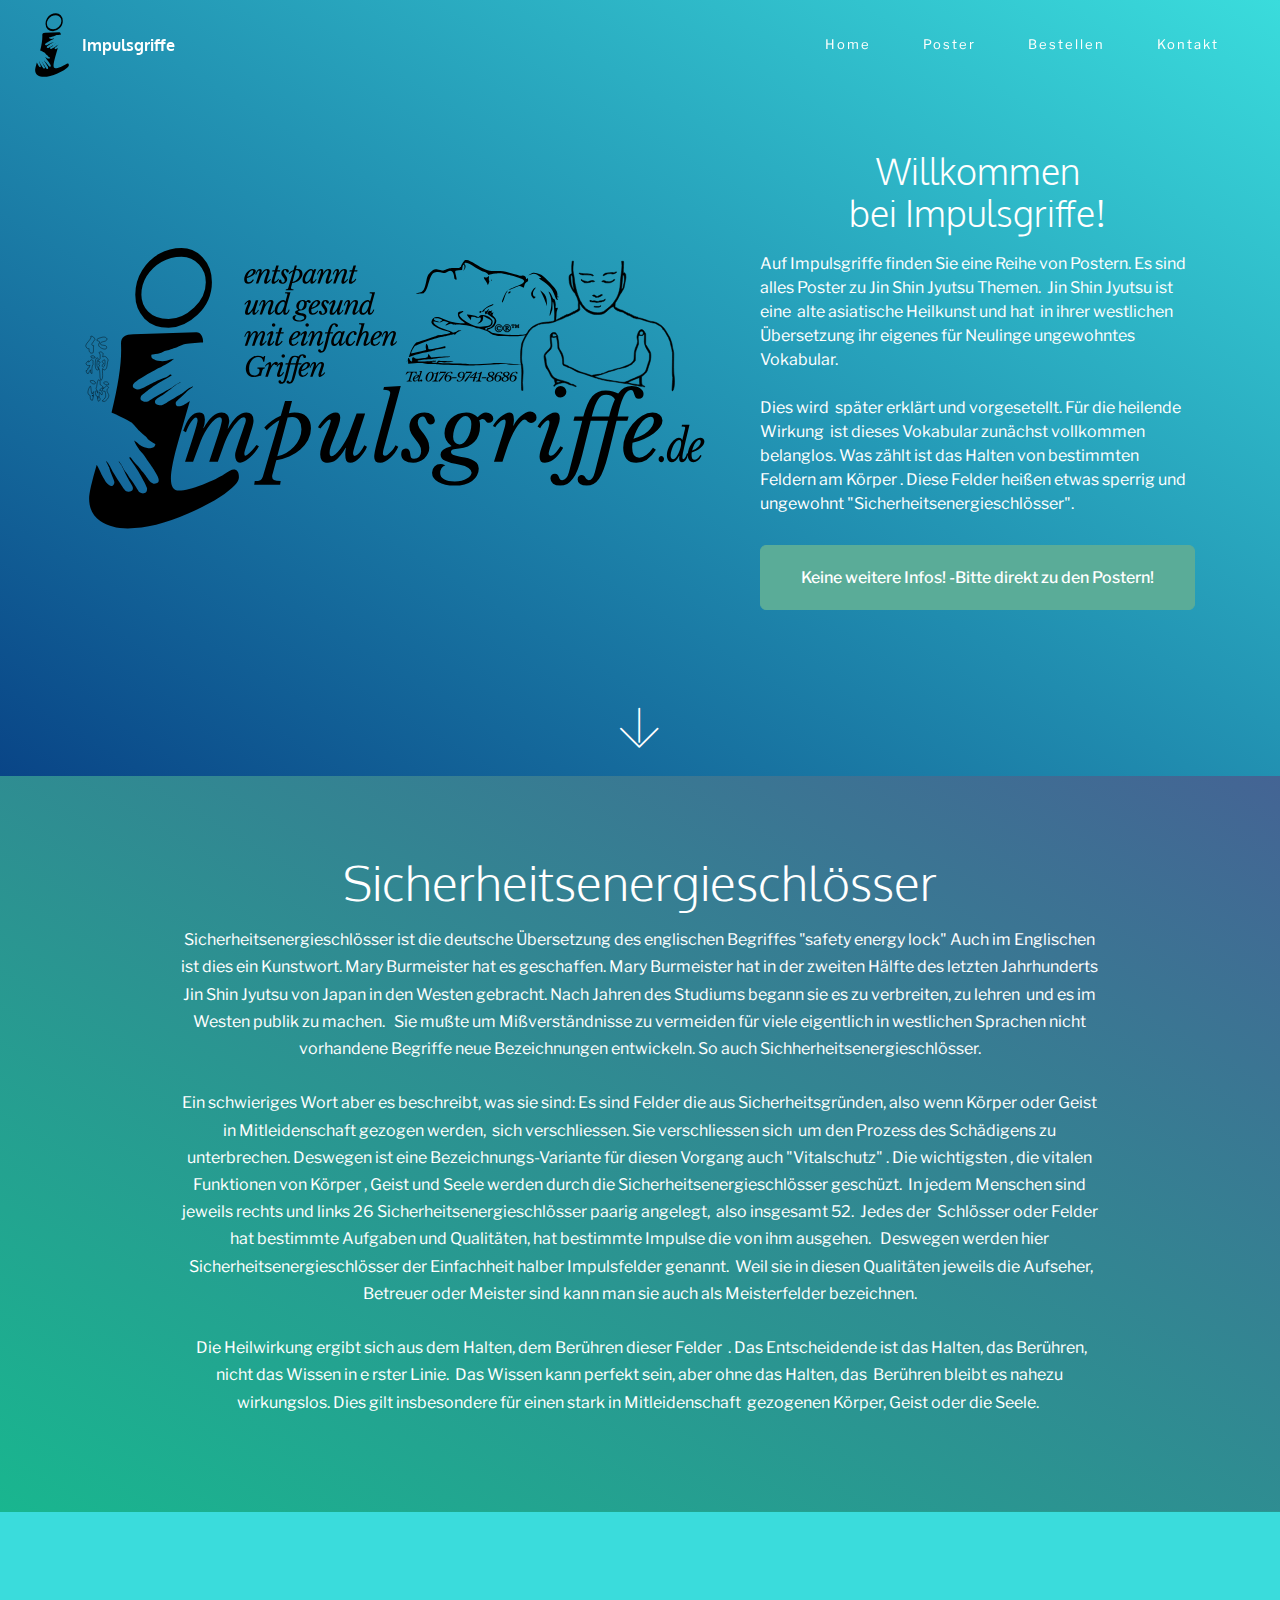
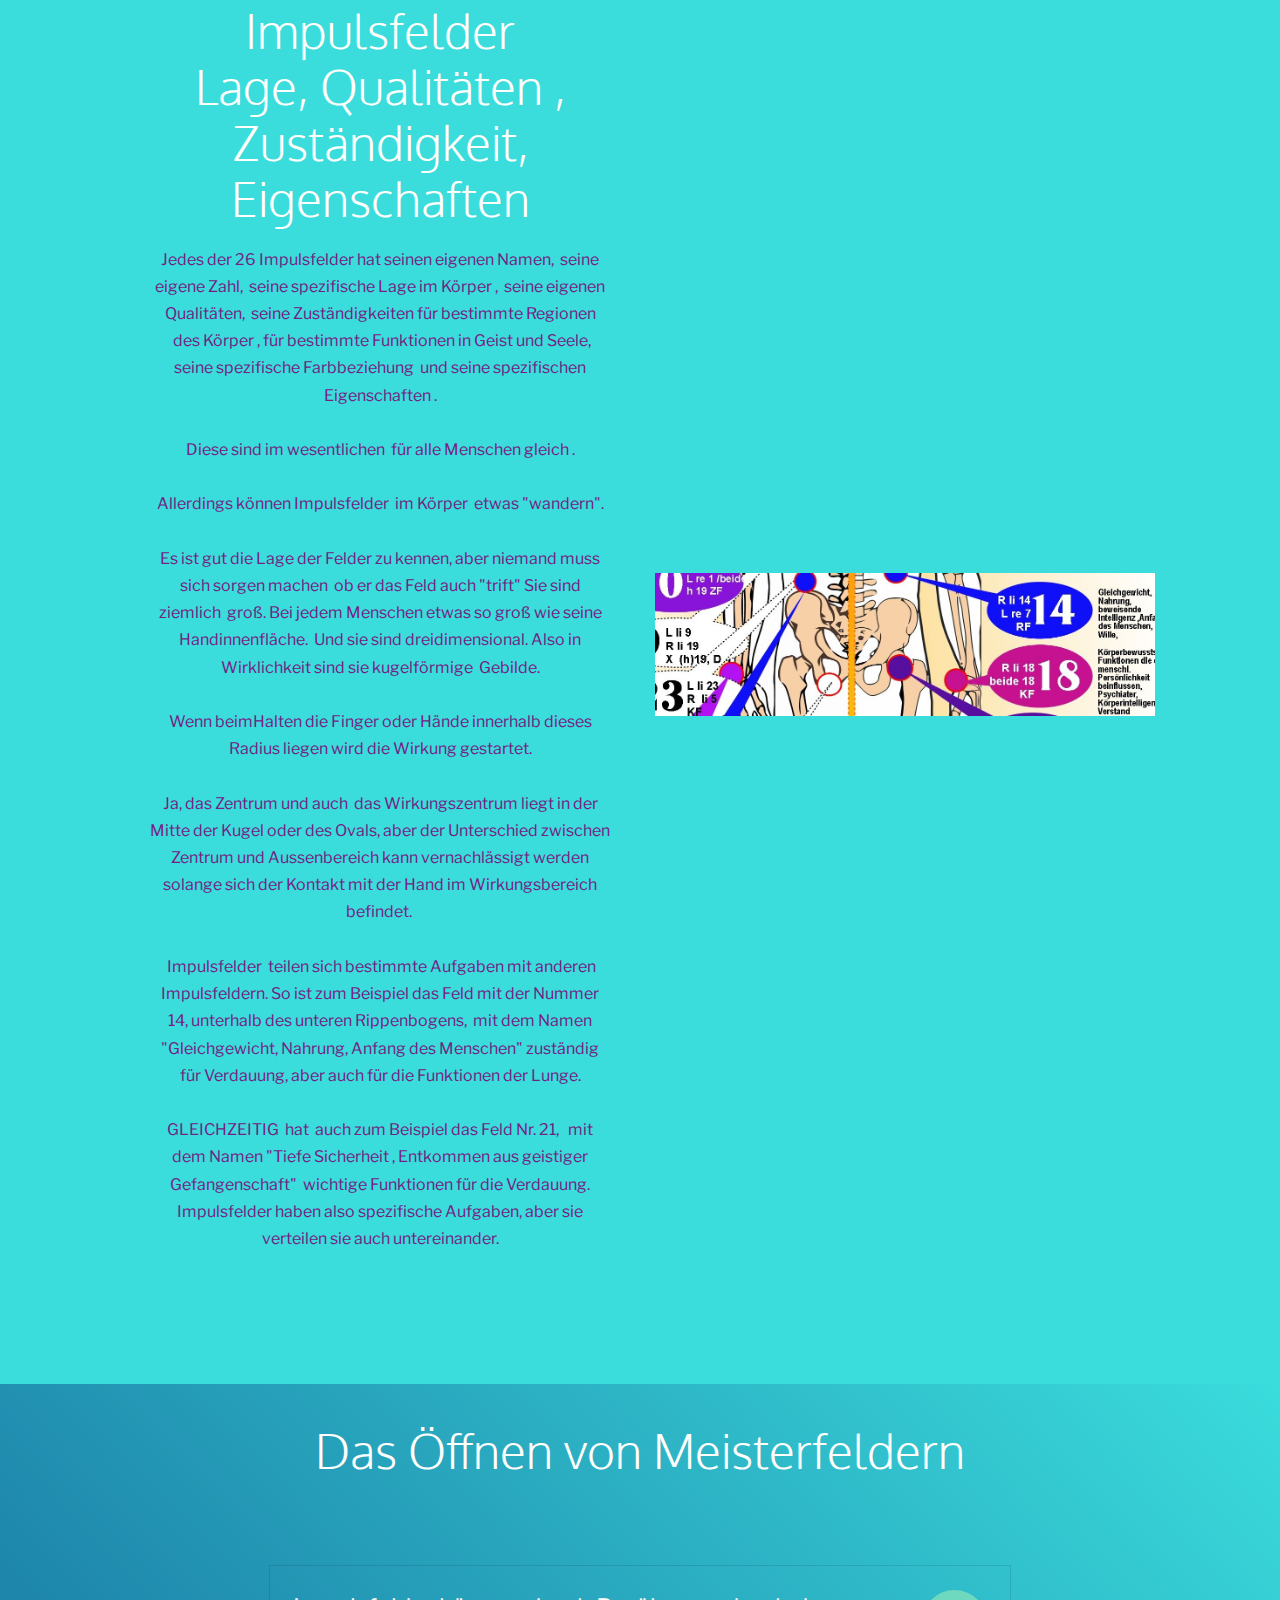
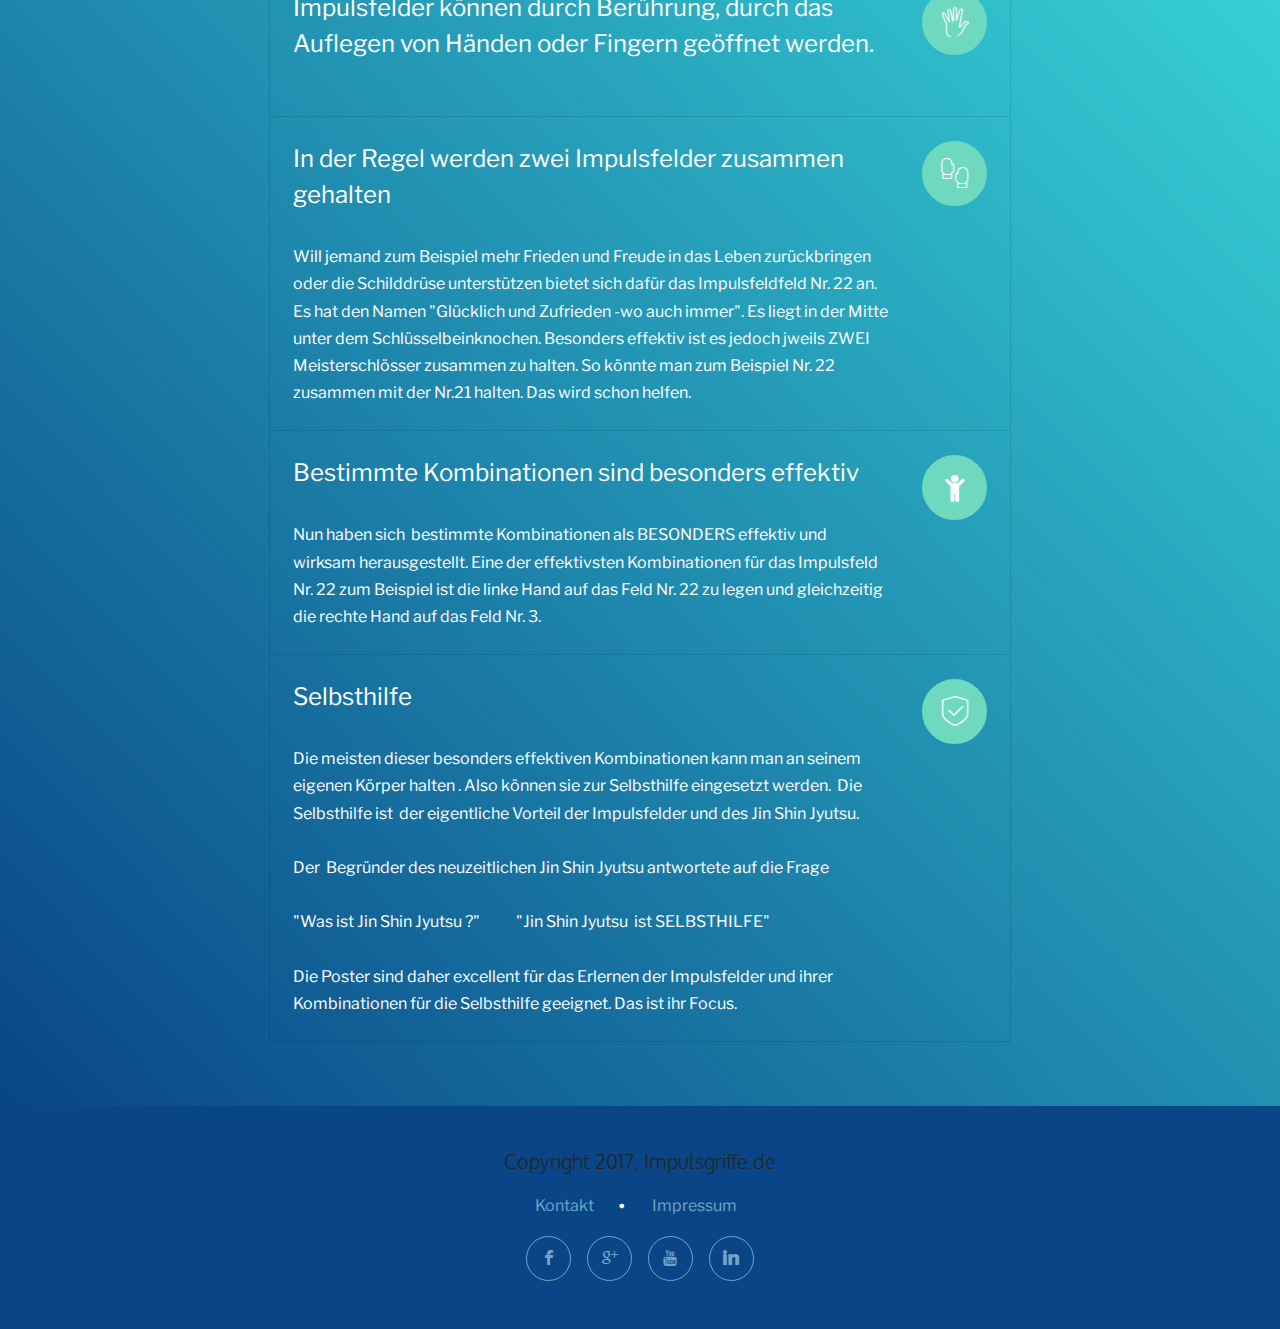
==== index.html @ 77dbf6ac "create github pages" ====
<!DOCTYPE html>
<html>
<head>
  <!-- Site made with Mobirise Website Builder v3.12.1, https://mobirise.com -->
  <meta charset="UTF-8">
  <meta http-equiv="X-UA-Compatible" content="IE=edge">
  <meta name="generator" content="Mobirise v3.12.1, mobirise.com">
  <meta name="viewport" content="width=device-width, initial-scale=1">
  <link rel="shortcut icon" href="assets/images/nur-das-grosse-i-von-impulsgriffe-logo-25-03-17-01-auf-20-prozent-reduziert-02.svg" type="image/x-icon">
  <meta name="description" content="">
  
  <link rel="stylesheet" href="https://fonts.googleapis.com/css?family=Libre+Franklin:400,400i,600,600i">
  <link rel="stylesheet" href="assets/web/assets/mobirise-icons/mobirise-icons.css">
  <link rel="stylesheet" href="assets/font-awesome/css/font-awesome.min.css">
  <link rel="stylesheet" href="assets/icons-mind/style.css">
  <link rel="stylesheet" href="assets/icon54/style.css">
  <link rel="stylesheet" href="assets/tether/tether.min.css">
  <link rel="stylesheet" href="assets/bootstrap/css/bootstrap.min.css">
  <link rel="stylesheet" href="assets/dropdown/css/style.css">
  <link rel="stylesheet" href="assets/socicon/css/socicon.min.css">
  <link rel="stylesheet" href="assets/theme/css/style.css">
  <link rel="stylesheet" href="assets/mobirise/css/mbr-additional.css" type="text/css">
  
  
  
</head>
<body>
<section class="menu1" id="menu2-h">

    <nav class="navbar navbar-dropdown bg-color transparent navbar-fixed-top">
        <div class="container-fluid">

            <div class="mbr-table">
                <div class="mbr-table-cell logo">

                    <div class="navbar-brand">
                        <a href="index.html" class="navbar-logo"><img src="assets/images/nur-das-grosse-i-von-impulsgriffe-logo-25-03-17-01-auf-20-prozent-reduziert.svg" alt="Mobirise" style="height: 4rem;"></a>
                        <a class="navbar-caption text-white" href="index.html">Impulsgriffe</a>
                    </div>

                </div>
                <div class="mbr-table-cell text">

                    <button class="navbar-toggler pull-xs-right hidden-md-up" type="button" data-toggle="collapse" data-target="#exCollapsingNavbar">
                        <div class="hamburger-icon"></div>
                    </button>

                    <ul class="nav-dropdown collapse pull-xs-right nav navbar-nav navbar-toggleable-sm" id="exCollapsingNavbar"><li class="nav-item"><a class="nav-link link" href="index.html">Home</a></li><li class="nav-item dropdown"><a class="nav-link link" href="Poster.html" aria-expanded="false">Poster</a></li><li class="nav-item dropdown"><a class="nav-link link" href="bestellen.html" aria-expanded="false">Bestellen</a></li><li class="nav-item"><a class="nav-link link" href="kontakt.html" aria-expanded="false">Kontakt</a></li></ul>

                    <button hidden="" class="navbar-toggler navbar-close" type="button" data-toggle="collapse" data-target="#exCollapsingNavbar">
                        <div class="close-icon"></div>
                    </button>

                </div>

            </div>

        </div>
    </nav>

</section>

<section class="mbr-section mbr-section-hero header3 header6 mbr-after-navbar" id="header6-0" style="padding-top: 150px; padding-bottom: 150px; background-image: linear-gradient(to right top, rgb(9, 69, 135), rgb(58, 220, 220)); background-color: rgb(9, 69, 135); background-position: initial initial; background-repeat: initial initial;">

    

    <div class="mbr-table mbr-table-full">
        <div class="mbr-table-cell">

            <div class="container">
                <div class="row">
                    <div class="mbr-table-md-up">
                        
                        <div class="mbr-table-cell mbr-right-padding-md-up mbr-valign-top col-md-7 image-size" style="width: 70%;">
                            <div class="mbr-figure"><img src="assets/images/impulsgriffe-logo-25-03-17-wohl-fertig-alles-eine-ebene-ungruppiert.svg"></div>
                        </div>
                        <div class="mbr-table-cell col-md-5 text-xs-center text-md-left">

                            <h3 class="mbr-section-title display-2">Willkommen<br> bei Impulsgriffe!</h3>

                            <div class="mbr-section-text">
                                <p>Auf Impulsgriffe finden Sie eine Reihe von Postern. Es sind alles Poster zu Jin Shin Jyutsu Themen. &nbsp;Jin Shin Jyutsu ist eine &nbsp;alte asiatische Heilkunst und hat &nbsp;in ihrer westlichen Übersetzung ihr eigenes für Neulinge ungewohntes Vokabular.<br> <br>Dies wird &nbsp;später erklärt und vorgesetellt. Für die heilende Wirkung &nbsp;ist dieses Vokabular zunächst vollkommen belanglos. Was zählt ist das Halten von bestimmten Feldern am Körper . Diese Felder heißen etwas sperrig und ungewohnt "Sicherheitsenergieschlösser".</p>
                            </div>

                            <div class="mbr-section-btn"><a class="btn btn-lg btn-primary" href="Poster.html" target="_blank">Keine weitere Infos! -Bitte direkt zu den Postern!</a></div>

                        </div>

                        
                        

                    </div>
                </div>
            </div>

        </div>
    </div>

    <div class="mbr-arrow mbr-arrow-floating" aria-hidden="true"><a href="#content5-1"><i class="mbri-down"></i></a></div>

</section>

<section class="mbr-section content5" id="content5-1" style="background-image: linear-gradient(to right top, rgb(25, 182, 143), rgb(68, 100, 148)); background-color: rgb(25, 182, 143); padding-top: 80px; padding-bottom: 80px; background-position: initial initial; background-repeat: initial initial;">

    

        <div class="container">
            <div class="row heading">
                <div class="col-md-10 col-md-offset-1 text-xs-center">

                    <h1 class="mbr-section-title display-1 heading-title">Sicherheitsenergieschlösser</h1>
                    <p class="mbr-section-subtitle text-1 heading-text">Sicherheitsenergieschlösser ist die deutsche Übersetzung des englischen Begriffes "safety energy lock" Auch im Englischen ist dies ein Kunstwort. Mary Burmeister hat es geschaffen. Mary Burmeister hat in der zweiten Hälfte des letzten Jahrhunderts Jin Shin Jyutsu von Japan in den Westen gebracht. Nach Jahren des Studiums begann sie es zu verbreiten, zu lehren &nbsp;und es im Westen publik zu machen. &nbsp; Sie mußte um Mißverständnisse zu vermeiden für viele eigentlich in westlichen Sprachen nicht vorhandene Begriffe neue Bezeichnungen entwickeln. So auch Sichherheitsenergieschlösser. <br><br>Ein schwieriges Wort aber es beschreibt, was sie sind: Es sind Felder die aus Sicherheitsgründen, also wenn Körper oder Geist in Mitleidenschaft gezogen werden, &nbsp;sich verschliessen. Sie verschliessen sich &nbsp;um den Prozess des Schädigens zu unterbrechen. Deswegen ist eine Bezeichnungs-Variante für diesen Vorgang auch "Vitalschutz" . Die wichtigsten , die vitalen Funktionen von Körper , Geist und Seele werden durch die Sicherheitsenergieschlösser geschüzt. &nbsp;In jedem Menschen sind jeweils rechts und links 26 Sicherheitsenergieschlösser paarig angelegt, &nbsp;also insgesamt 52. &nbsp;Jedes der &nbsp;Schlösser oder Felder hat bestimmte Aufgaben und Qualitäten, hat bestimmte Impulse die von ihm ausgehen. &nbsp; Deswegen werden hier &nbsp;Sicherheitsenergieschlösser der Einfachheit halber Impulsfelder genannt. &nbsp;Weil sie in diesen Qualitäten jeweils die Aufseher, Betreuer oder Meister sind kann man sie auch als Meisterfelder bezeichnen. <br><br>&nbsp;Die Heilwirkung ergibt sich aus dem Halten, dem Berühren dieser Felder &nbsp;. Das Entscheidende ist das Halten, das Berühren, nicht das Wissen in e rster Linie. &nbsp;Das Wissen kann perfekt sein, aber ohne das Halten, das &nbsp;Berühren bleibt es nahezu wirkungslos. Dies gilt insbesondere für einen stark in Mitleidenschaft &nbsp;gezogenen Körper, Geist oder die Seele.&nbsp;</p>
                    
                </div>
            </div>
        </div>

</section>

<section class="mbr-section msg-box3 msg-box4" id="msg-box4-6" style="background-color: rgb(58, 220, 220); padding-top: 50px; padding-bottom: 50px;">

    
    <div class="container">
        <div class="row">
            <div class="wraper" style="text-align: right;">
              <div class="gradient-overlay" style="background-image: linear-gradient(to right top, rgb(9, 69, 135), rgb(58, 220, 220)); background-color: rgb(9, 69, 135); background-position: initial initial; background-repeat: initial initial;"></div>

              

              

              <!-- inverse -->

              <div class="mbr-table-cell col-md-6 content">
                  <h1 class="mbr-section-title display-2 text-center">Impulsfelder<br>Lage,  Qualitäten , Zuständigkeit, Eigenschaften</h1>
                  <div class="icons-block">
                      <div class="container">
                      <div class="row">
                        <div class="col-md-4 icons-item col-md-12">
                          
                          <p class="round-text text-1 text-center">Jedes der 26 Impulsfelder hat seinen eigenen Namen, &nbsp;seine eigene Zahl, &nbsp;seine spezifische Lage im Körper , &nbsp;seine eigenen Qualitäten, &nbsp;seine Zuständigkeiten für bestimmte Regionen &nbsp;des Körper , für bestimmte Funktionen in Geist und Seele, seine spezifische Farbbeziehung &nbsp;und seine spezifischen Eigenschaften . <br><br>Diese sind im wesentlichen &nbsp;für alle Menschen gleich . <br><br>Allerdings können Impulsfelder &nbsp;im Körper &nbsp;etwas "wandern". <br><br>Es ist gut die Lage der Felder zu kennen, aber niemand muss sich sorgen machen &nbsp;ob er das Feld auch "trift" Sie sind ziemlich &nbsp;groß. Bei jedem Menschen etwas so groß wie seine Handinnenfläche. &nbsp;Und sie sind dreidimensional. Also in Wirklichkeit sind sie kugelförmige &nbsp;Gebilde.<br> <br>Wenn beimHalten die Finger oder Hände innerhalb dieses Radius liegen wird die Wirkung gestartet.<br><br>Ja, das Zentrum und auch &nbsp;das Wirkungszentrum liegt in der Mitte der Kugel oder des Ovals, aber der Unterschied zwischen Zentrum und Aussenbereich kann vernachlässigt werden solange sich der Kontakt mit der Hand im Wirkungsbereich befindet.&nbsp;<br><br>&nbsp;Impulsfelder &nbsp;teilen sich bestimmte Aufgaben mit anderen Impulsfeldern. So ist zum Beispiel das Feld mit der Nummer 14, unterhalb des unteren Rippenbogens, &nbsp;mit dem Namen "Gleichgewicht, Nahrung, Anfang des Menschen" zuständig für Verdauung, aber auch für die Funktionen der Lunge. <br><br>GLEICHZEITIG &nbsp;hat &nbsp;auch zum Beispiel das Feld Nr. 21, &nbsp; mit dem Namen "Tiefe Sicherheit , Entkommen aus geistiger Gefangenschaft" &nbsp;wichtige Funktionen für die Verdauung. Impulsfelder haben also spezifische Aufgaben, aber sie &nbsp;verteilen sie auch untereinander.&nbsp;</p>
                        </div>
                        <div class="col-md-4 icons-item" style="display: none;">
                          
                          <p class="round-text text-1 text-center">Mobirise themes are based on Bootstrap 3 and Bootstrap 4</p>
                        </div>
                        <div class="col-md-4 icons-item" style="display: none;">
                          
                          <p class="round-text text-1 text-center">Publish your website to a local drive, FTP or host on Amazon S3, Github.</p>
                        </div>  
                      </div>
                      </div>
                  </div>
              </div>

              <div class="mbr-table-cell col-md-6 mbr-figure" style="width: 50%;"><img src="assets/images/re-hueftbereich-1146x327.jpg"></div>

            </div>
        </div>
    </div>

</section>

<section class="mbr-section mbr-section-hero features22" id="features22-2" style="background-image: linear-gradient(to right top, rgb(9, 69, 135), rgb(58, 220, 220)); background-color: rgb(9, 69, 135); padding-top: 40px; padding-bottom: 40px; background-position: initial initial; background-repeat: initial initial;">

    

    <div class="container">
        <div class="row heading">
            <div class="col-md-10 col-md-offset-1 text-xs-center">

                <h1 class="mbr-section-title display-3 heading-title">Das Öffnen von Meisterfeldern</h1>
                
                
            </div>
        </div>
    </div>

    <div class="container">
        <div class="row">
            <div class="card-wrap col-xs-12 col-lg-10 col-lg-offset-1 col-xl-8 col-xl-offset-2">
                <div class="row">

                    <div class="mbr-cards-col col-xs-12">
                        <div class="card">
                            
                            <div class="card-box col-xs-9 mbr-table-cell text-xs-left">
                                <h4 class="card-title mbr-section-subtitle sub-1">Impulsfelder können durch Berührung, durch das Auflegen von Händen oder Fingern geöffnet werden.</h4>
                                <p class="card-text mbr-section-text text-1"></p>
                            </div>  
                            <div class="card-img col-xs-3 mbr-table-cell"><a href="Poster.html" class="imind-hand mbr-iconfont" style="color: rgb(255, 255, 255);"></a></div>                          
                            <div class="clear"></div>
                        </div>
                    </div>

                    <div class="mbr-cards-col col-xs-12">
                        <div class="card">
                            <div class="card-box col-xs-9 mbr-table-cell text-xs-left">
                                <h4 class="card-title mbr-section-subtitle sub-1">In der Regel werden zwei Impulsfelder zusammen gehalten</h4>
                                <p class="card-text mbr-section-text text-1">Will jemand zum Beispiel mehr Frieden und Freude in das Leben zurückbringen oder die  Schilddrüse unterstützen bietet sich dafür das Impulsfeldfeld Nr. 22 an. Es hat den Namen "Glücklich und Zufrieden -wo auch immer".  Es liegt in der Mitte unter dem Schlüsselbeinknochen. Besonders effektiv ist es jedoch jweils ZWEI Meisterschlösser zusammen zu halten. So könnte man zum Beispiel Nr. 22 zusammen mit der Nr.21 halten. Das wird schon helfen. &nbsp;</p>
                            </div> 
                            <div class="card-img col-xs-3 mbr-table-cell"><a href="Poster.html" class="imind-box mbr-iconfont" style="color: rgb(255, 255, 255);"></a></div>                           
                            <div class="clear"></div>
                        </div>
                    </div>

                    <div class="mbr-cards-col col-xs-12">
                        <div class="card">
                            
                            <div class="card-box col-xs-9 mbr-table-cell text-xs-left">
                                <h4 class="card-title mbr-section-subtitle sub-1">Bestimmte Kombinationen sind besonders effektiv&nbsp;</h4>
                                <p class="card-text mbr-section-text text-1">Nun haben sich &nbsp;bestimmte Kombinationen als BESONDERS effektiv und wirksam herausgestellt. Eine der effektivsten Kombinationen für das Impulsfeld Nr. 22  zum Beispiel ist die linke Hand auf das Feld Nr. 22 zu legen und gleichzeitig die rechte Hand auf das Feld Nr. 3.&nbsp;<br></p>
                            </div>  
                            <div class="card-img col-xs-3 mbr-table-cell"><a href="Poster.html" class="fa fa-child mbr-iconfont" style="color: rgb(255, 255, 255);"></a></div>                          
                            <div class="clear"></div>
                        </div>
                    </div>

                    <div class="mbr-cards-col col-xs-12">
                        <div class="card">
                            
                            <div class="card-box col-xs-9 mbr-table-cell text-xs-left">
                                <h4 class="card-title mbr-section-subtitle sub-1">Selbsthilfe</h4>
                                <p class="card-text mbr-section-text text-1">Die meisten dieser besonders effektiven Kombinationen kann man an seinem eigenen Körper halten . Also können sie zur Selbsthilfe eingesetzt werden. &nbsp;Die Selbsthilfe ist &nbsp;der eigentliche Vorteil der Impulsfelder und des Jin Shin Jyutsu. <br><br>Der &nbsp;Begründer des neuzeitlichen Jin Shin Jyutsu antwortete auf die Frage<br><br>"Was ist Jin Shin Jyutsu ?" &nbsp; &nbsp; &nbsp; &nbsp; &nbsp; &nbsp;"Jin Shin Jyutsu &nbsp;ist SELBSTHILFE"<br><br>Die Poster sind daher excellent für das Erlernen der Impulsfelder und ihrer Kombinationen für die Selbsthilfe geeignet. Das ist ihr Focus.</p>
                            </div>  
                            <div class="card-img col-xs-3 mbr-table-cell"><a href="Poster.html" class="icon54-firewall-on mbr-iconfont" style="color: rgb(255, 255, 255);"></a></div>                          
                            <div class="clear"></div>
                        </div>
                    </div>

                </div>
            </div>
        </div>
    </div>

</section>

<section class="mbr-section footer2" id="footer2-q" style="background-color: rgb(9, 69, 135); padding-top: 40px; padding-bottom: 40px;">

    

    <div class="container">
        <div class="row">
            <div class="col-xs-12 text-xs-center">
                <p class="footer-header mbr-section-title sub-2">Copyright 2017, Impulsgriffe.de</p>

                <div class="footer-list mbr-section-text text-1">
                    <ul>
                        <li><a href="kontakt.html">Kontakt</a></li>
                        <li class="last"><a href="impressum.html">Impressum</a></li>
                        
                        
                        
                        
                        
                        
                        
                        
                    </ul>
                </div>

                <div> <a class="btn btn-social" title="Facebook" target="_blank" href="https://www.facebook.com"><i class="socicon socicon-facebook"></i></a> <a class="btn btn-social" title="Google+" target="_blank" href="https://plus.google.com"><i class="socicon socicon-google"></i></a> <a class="btn btn-social" title="YouTube" target="_blank" href="https://www.youtube.com"><i class="socicon socicon-youtube"></i></a>    <a class="btn btn-social" title="LinkedIn" target="_blank" href="https://www.linkedin.com"><i class="socicon socicon-linkedin"></i></a>   </div>
            </div>
        </div>
    </div>


</section>


  <script src="assets/web/assets/jquery/jquery.min.js"></script>
  <script src="assets/tether/tether.min.js"></script>
  <script src="assets/bootstrap/js/bootstrap.min.js"></script>
  <script src="assets/smooth-scroll/smooth-scroll.js"></script>
  <script src="assets/dropdown/js/script.min.js"></script>
  <script src="assets/touch-swipe/jquery.touch-swipe.min.js"></script>
  <script src="assets/theme/js/script.js"></script>
  
  
</body>
</html>
---- assets/web/assets/mobirise-icons/mobirise-icons.css ----
@font-face {
  font-family: 'MobiriseIcons';
  src:  url('mobirise-icons.eot?spat4u');
  src:  url('mobirise-icons.eot?spat4u#iefix') format('embedded-opentype'),
    url('mobirise-icons.ttf?spat4u') format('truetype'),
    url('mobirise-icons.woff?spat4u') format('woff'),
    url('mobirise-icons.svg?spat4u#MobiriseIcons') format('svg');
  font-weight: normal;
  font-style: normal;
}

[class^="mbri-"], [class*=" mbri-"] {
  /* use !important to prevent issues with browser extensions that change fonts */
  font-family: MobiriseIcons !important;
  speak: none;
  font-style: normal;
  font-weight: normal;
  font-variant: normal;
  text-transform: none;
  line-height: 1;

  /* Better Font Rendering =========== */
  -webkit-font-smoothing: antialiased;
  -moz-osx-font-smoothing: grayscale;
}

.mbri-alert:before {
  content: "\e900";
}
.mbri-android:before {
  content: "\e901";
}
.mbri-apple:before {
  content: "\e902";
}
.mbri-arrow-next:before {
  content: "\e903";
}
.mbri-arrow-prev:before {
  content: "\e904";
}
.mbri-bookmark:before {
  content: "\e905";
}
.mbri-bootstrap:before {
  content: "\e906";
}
.mbri-briefcase:before {
  content: "\e907";
}
.mbri-browse:before {
  content: "\e908";
}
.mbri-calendar:before {
  content: "\e909";
}
.mbri-camera:before {
  content: "\e90a";
}
.mbri-cart-add:before {
  content: "\e90b";
}
.mbri-cart-full:before {
  content: "\e90c";
}
.mbri-cash:before {
  content: "\e90d";
}
.mbri-change-style:before {
  content: "\e90e";
}
.mbri-chat:before {
  content: "\e90f";
}
.mbri-clock:before {
  content: "\e910";
}
.mbri-close:before {
  content: "\e911";
}
.mbri-cloud:before {
  content: "\e912";
}
.mbri-code:before {
  content: "\e913";
}
.mbri-contact-form:before {
  content: "\e914";
}
.mbri-credit-card:before {
  content: "\e915";
}
.mbri-cursor-click:before {
  content: "\e916";
}
.mbri-cust-feedback:before {
  content: "\e917";
}
.mbri-database:before {
  content: "\e918";
}
.mbri-delivery:before {
  content: "\e919";
}
.mbri-desktop:before {
  content: "\e91a";
}
.mbri-devices:before {
  content: "\e91b";
}
.mbri-down:before {
  content: "\e91c";
}
.mbri-download:before {
  content: "\e972";
}
.mbri-drag-n-drop:before {
  content: "\e91e";
}
.mbri-edit:before {
  content: "\e91f";
}
.mbri-edit2:before {
  content: "\e920";
}
.mbri-error:before {
  content: "\e921";
}
.mbri-extension:before {
  content: "\e922";
}
.mbri-features:before {
  content: "\e923";
}
.mbri-file:before {
  content: "\e924";
}
.mbri-flag:before {
  content: "\e925";
}
.mbri-folder:before {
  content: "\e926";
}
.mbri-gift:before {
  content: "\e927";
}
.mbri-globe:before {
  content: "\e928";
}
.mbri-globe-2:before {
  content: "\e929";
}
.mbri-growing-chart:before {
  content: "\e92a";
}
.mbri-hearth:before {
  content: "\e92b";
}
.mbri-help:before {
  content: "\e92c";
}
.mbri-home:before {
  content: "\e92d";
}
.mbri-hot-cup:before {
  content: "\e92e";
}
.mbri-idea:before {
  content: "\e92f";
}
.mbri-image-gallery:before {
  content: "\e930";
}
.mbri-image-slider:before {
  content: "\e931";
}
.mbri-info:before {
  content: "\e932";
}
.mbri-key:before {
  content: "\e933";
}
.mbri-laptop:before {
  content: "\e934";
}
.mbri-layers:before {
  content: "\e935";
}
.mbri-left:before {
  content: "\e936";
}
.mbri-letter:before {
  content: "\e937";
}
.mbri-like:before {
  content: "\e938";
}
.mbri-link:before {
  content: "\e939";
}
.mbri-lock:before {
  content: "\e93a";
}
.mbri-login:before {
  content: "\e93b";
}
.mbri-logout:before {
  content: "\e93c";
}
.mbri-magic-stick:before {
  content: "\e93d";
}
.mbri-map-pin:before {
  content: "\e93e";
}
.mbri-menu:before {
  content: "\e93f";
}
.mbri-mobile:before {
  content: "\e940";
}
.mbri-mobile2:before {
  content: "\e941";
}
.mbri-mobirise:before {
  content: "\e942";
}
.mbri-music:before {
  content: "\e943";
}
.mbri-new-file:before {
  content: "\e944";
}
.mbri-opened-folder:before {
  content: "\e945";
}
.mbri-pages:before {
  content: "\e946";
}
.mbri-paper-plane:before {
  content: "\e947";
}
.mbri-paperclip:before {
  content: "\e948";
}
.mbri-photo:before {
  content: "\e949";
}
.mbri-photos:before {
  content: "\e94a";
}
.mbri-pin:before {
  content: "\e94b";
}
.mbri-play:before {
  content: "\e94c";
}
.mbri-plus:before {
  content: "\e94d";
}
.mbri-preview:before {
  content: "\e94e";
}
.mbri-print:before {
  content: "\e94f";
}
.mbri-protect:before {
  content: "\e950";
}
.mbri-question:before {
  content: "\e951";
}
.mbri-quote:before {
  content: "\e952";
}
.mbri-refresh:before {
  content: "\e953";
}
.mbri-responsive:before {
  content: "\e954";
}
.mbri-right:before {
  content: "\e955";
}
.mbri-rocket:before {
  content: "\e956";
}
.mbri-sad-face:before {
  content: "\e957";
}
.mbri-sale:before {
  content: "\e958";
}
.mbri-save:before {
  content: "\e959";
}
.mbri-search:before {
  content: "\e95a";
}
.mbri-setting:before {
  content: "\e95b";
}
.mbri-setting2:before {
  content: "\e95c";
}
.mbri-setting3:before {
  content: "\e95d";
}
.mbri-share:before {
  content: "\e95e";
}
.mbri-shopping-bag:before {
  content: "\e95f";
}
.mbri-shopping-basket:before {
  content: "\e960";
}
.mbri-shopping-cart:before {
  content: "\e961";
}
.mbri-sites:before {
  content: "\e962";
}
.mbri-smile-face:before {
  content: "\e963";
}
.mbri-speed:before {
  content: "\e964";
}
.mbri-star:before {
  content: "\e965";
}
.mbri-success:before {
  content: "\e966";
}
.mbri-sun:before {
  content: "\e967";
}
.mbri-tablet:before {
  content: "\e968";
}
.mbri-target:before {
  content: "\e969";
}
.mbri-timer:before {
  content: "\e96a";
}
.mbri-to-ftp:before {
  content: "\e96b";
}
.mbri-to-local-drive:before {
  content: "\e96c";
}
.mbri-touch-swipe:before {
  content: "\e96d";
}
.mbri-touch:before {
  content: "\e96e";
}
.mbri-trash:before {
  content: "\e96f";
}
.mbri-unlock:before {
  content: "\e970";
}
.mbri-up:before {
  content: "\e971";
}
.mbri-upload:before {
  content: "\e91d";
}
.mbri-user:before {
  content: "\e973";
}
.mbri-user2:before {
  content: "\e974";
}
.mbri-users:before {
  content: "\e975";
}
.mbri-video:before {
  content: "\e976";
}
.mbri-video-play:before {
  content: "\e977";
}
.mbri-watch:before {
  content: "\e978";
}
.mbri-website-theme:before {
  content: "\e979";
}
.mbri-wifi:before {
  content: "\e97a";
}
.mbri-windows:before {
  content: "\e97b";
}
---- assets/icons-mind/style.css ----
@font-face {
	font-family: 'iconsMind';
	src:url('fonts/icon-mind.eot?-rdmvgc');
	src:url('fonts/icons-mind.eot?#iefix-rdmvgc') format('embedded-opentype'),
		url('fonts/icons-mind.woff?-rdmvgc') format('woff'),
		url('fonts/icons-mind.ttf?-rdmvgc') format('truetype'),
		url('fonts/icons-mind.svg?-rdmvgc#icons-mind') format('svg');
	font-weight: normal;
	font-style: normal;
}

[class^="imind-"], [class*=" imind-"] {
	font-family: 'iconsMind' !important;
	speak: none;
	font-style: normal;
	font-weight: normal;
	font-variant: normal;
	text-transform: none;
	line-height: 1;

	/* Better Font Rendering =========== */
	-webkit-font-smoothing: antialiased;
	-moz-osx-font-smoothing: grayscale;
}

.imind-a-z:before {
	content: "\e600";
}
.imind-aa:before {
	content: "\e601";
}
.imind-add-bag:before {
	content: "\e602";
}
.imind-add-basket:before {
	content: "\e603";
}
.imind-add-cart:before {
	content: "\e604";
}
.imind-add-file:before {
	content: "\e605";
}
.imind-add-spaceafterparagraph:before {
	content: "\e606";
}
.imind-add-spacebeforeparagraph:before {
	content: "\e607";
}
.imind-add-user:before {
	content: "\e608";
}
.imind-add-userstar:before {
	content: "\e609";
}
.imind-add-window:before {
	content: "\e60a";
}
.imind-add:before {
	content: "\e60b";
}
.imind-address-book:before {
	content: "\e60c";
}
.imind-address-book2:before {
	content: "\e60d";
}
.imind-administrator:before {
	content: "\e60e";
}
.imind-aerobics-2:before {
	content: "\e60f";
}
.imind-aerobics-3:before {
	content: "\e610";
}
.imind-aerobics:before {
	content: "\e611";
}
.imind-affiliate:before {
	content: "\e612";
}
.imind-aim:before {
	content: "\e613";
}
.imind-air-balloon:before {
	content: "\e614";
}
.imind-airbrush:before {
	content: "\e615";
}
.imind-airship:before {
	content: "\e616";
}
.imind-alarm-clock:before {
	content: "\e617";
}
.imind-alarm-clock2:before {
	content: "\e618";
}
.imind-alarm:before {
	content: "\e619";
}
.imind-alien-2:before {
	content: "\e61a";
}
.imind-alien:before {
	content: "\e61b";
}
.imind-aligator:before {
	content: "\e61c";
}
.imind-align-center:before {
	content: "\e61d";
}
.imind-align-justifyall:before {
	content: "\e61e";
}
.imind-align-justifycenter:before {
	content: "\e61f";
}
.imind-align-justifyleft:before {
	content: "\e620";
}
.imind-align-justifyright:before {
	content: "\e621";
}
.imind-align-left:before {
	content: "\e622";
}
.imind-align-right:before {
	content: "\e623";
}
.imind-alpha:before {
	content: "\e624";
}
.imind-ambulance:before {
	content: "\e625";
}
.imind-amx:before {
	content: "\e626";
}
.imind-anchor-2:before {
	content: "\e627";
}
.imind-anchor:before {
	content: "\e628";
}
.imind-android-store:before {
	content: "\e629";
}
.imind-android:before {
	content: "\e62a";
}
.imind-angel-smiley:before {
	content: "\e62b";
}
.imind-angel:before {
	content: "\e62c";
}
.imind-angry:before {
	content: "\e62d";
}
.imind-apple-bite:before {
	content: "\e62e";
}
.imind-apple-store:before {
	content: "\e62f";
}
.imind-apple:before {
	content: "\e630";
}
.imind-approved-window:before {
	content: "\e631";
}
.imind-aquarius-2:before {
	content: "\e632";
}
.imind-aquarius:before {
	content: "\e633";
}
.imind-archery-2:before {
	content: "\e634";
}
.imind-archery:before {
	content: "\e635";
}
.imind-argentina:before {
	content: "\e636";
}
.imind-aries-2:before {
	content: "\e637";
}
.imind-aries:before {
	content: "\e638";
}
.imind-army-key:before {
	content: "\e639";
}
.imind-arrow-around:before {
	content: "\e63a";
}
.imind-arrow-back3:before {
	content: "\e63b";
}
.imind-arrow-back:before {
	content: "\e63c";
}
.imind-arrow-back2:before {
	content: "\e63d";
}
.imind-arrow-barrier:before {
	content: "\e63e";
}
.imind-arrow-circle:before {
	content: "\e63f";
}
.imind-arrow-cross:before {
	content: "\e640";
}
.imind-arrow-down:before {
	content: "\e641";
}
.imind-arrow-down2:before {
	content: "\e642";
}
.imind-arrow-down3:before {
	content: "\e643";
}
.imind-arrow-downincircle:before {
	content: "\e644";
}
.imind-arrow-fork:before {
	content: "\e645";
}
.imind-arrow-forward:before {
	content: "\e646";
}
.imind-arrow-forward2:before {
	content: "\e647";
}
.imind-arrow-from:before {
	content: "\e648";
}
.imind-arrow-inside:before {
	content: "\e649";
}
.imind-arrow-inside45:before {
	content: "\e64a";
}
.imind-arrow-insidegap:before {
	content: "\e64b";
}
.imind-arrow-insidegap45:before {
	content: "\e64c";
}
.imind-arrow-into:before {
	content: "\e64d";
}
.imind-arrow-join:before {
	content: "\e64e";
}
.imind-arrow-junction:before {
	content: "\e64f";
}
.imind-arrow-left:before {
	content: "\e650";
}
.imind-arrow-left2:before {
	content: "\e651";
}
.imind-arrow-leftincircle:before {
	content: "\e652";
}
.imind-arrow-loop:before {
	content: "\e653";
}
.imind-arrow-merge:before {
	content: "\e654";
}
.imind-arrow-mix:before {
	content: "\e655";
}
.imind-arrow-next:before {
	content: "\e656";
}
.imind-arrow-outleft:before {
	content: "\e657";
}
.imind-arrow-outright:before {
	content: "\e658";
}
.imind-arrow-outside:before {
	content: "\e659";
}
.imind-arrow-outside45:before {
	content: "\e65a";
}
.imind-arrow-outsidegap:before {
	content: "\e65b";
}
.imind-arrow-outsidegap45:before {
	content: "\e65c";
}
.imind-arrow-over:before {
	content: "\e65d";
}
.imind-arrow-refresh:before {
	content: "\e65e";
}
.imind-arrow-refresh2:before {
	content: "\e65f";
}
.imind-arrow-right:before {
	content: "\e660";
}
.imind-arrow-right2:before {
	content: "\e661";
}
.imind-arrow-rightincircle:before {
	content: "\e662";
}
.imind-arrow-shuffle:before {
	content: "\e663";
}
.imind-arrow-squiggly:before {
	content: "\e664";
}
.imind-arrow-through:before {
	content: "\e665";
}
.imind-arrow-to:before {
	content: "\e666";
}
.imind-arrow-turnleft:before {
	content: "\e667";
}
.imind-arrow-turnright:before {
	content: "\e668";
}
.imind-arrow-up:before {
	content: "\e669";
}
.imind-arrow-up2:before {
	content: "\e66a";
}
.imind-arrow-up3:before {
	content: "\e66b";
}
.imind-arrow-upincircle:before {
	content: "\e66c";
}
.imind-arrow-xleft:before {
	content: "\e66d";
}
.imind-arrow-xright:before {
	content: "\e66e";
}
.imind-ask:before {
	content: "\e66f";
}
.imind-assistant:before {
	content: "\e670";
}
.imind-astronaut:before {
	content: "\e671";
}
.imind-at-sign:before {
	content: "\e672";
}
.imind-atm:before {
	content: "\e673";
}
.imind-atom:before {
	content: "\e674";
}
.imind-audio:before {
	content: "\e675";
}
.imind-auto-flash:before {
	content: "\e676";
}
.imind-autumn:before {
	content: "\e677";
}
.imind-baby-clothes:before {
	content: "\e678";
}
.imind-baby-clothes2:before {
	content: "\e679";
}
.imind-baby-cry:before {
	content: "\e67a";
}
.imind-baby:before {
	content: "\e67b";
}
.imind-back2:before {
	content: "\e67c";
}
.imind-back-media:before {
	content: "\e67d";
}
.imind-back-music:before {
	content: "\e67e";
}
.imind-back:before {
	content: "\e67f";
}
.imind-background:before {
	content: "\e680";
}
.imind-bacteria:before {
	content: "\e681";
}
.imind-bag-coins:before {
	content: "\e682";
}
.imind-bag-items:before {
	content: "\e683";
}
.imind-bag-quantity:before {
	content: "\e684";
}
.imind-bag:before {
	content: "\e685";
}
.imind-bakelite:before {
	content: "\e686";
}
.imind-ballet-shoes:before {
	content: "\e687";
}
.imind-balloon:before {
	content: "\e688";
}
.imind-banana:before {
	content: "\e689";
}
.imind-band-aid:before {
	content: "\e68a";
}
.imind-bank:before {
	content: "\e68b";
}
.imind-bar-chart:before {
	content: "\e68c";
}
.imind-bar-chart2:before {
	content: "\e68d";
}
.imind-bar-chart3:before {
	content: "\e68e";
}
.imind-bar-chart4:before {
	content: "\e68f";
}
.imind-bar-chart5:before {
	content: "\e690";
}
.imind-bar-code:before {
	content: "\e691";
}
.imind-barricade-2:before {
	content: "\e692";
}
.imind-barricade:before {
	content: "\e693";
}
.imind-baseball:before {
	content: "\e694";
}
.imind-basket-ball:before {
	content: "\e695";
}
.imind-basket-coins:before {
	content: "\e696";
}
.imind-basket-items:before {
	content: "\e697";
}
.imind-basket-quantity:before {
	content: "\e698";
}
.imind-bat-2:before {
	content: "\e699";
}
.imind-bat:before {
	content: "\e69a";
}
.imind-bathrobe:before {
	content: "\e69b";
}
.imind-batman-mask:before {
	content: "\e69c";
}
.imind-battery-0:before {
	content: "\e69d";
}
.imind-battery-25:before {
	content: "\e69e";
}
.imind-battery-50:before {
	content: "\e69f";
}
.imind-battery-75:before {
	content: "\e6a0";
}
.imind-battery-100:before {
	content: "\e6a1";
}
.imind-battery-charge:before {
	content: "\e6a2";
}
.imind-bear:before {
	content: "\e6a3";
}
.imind-beard-2:before {
	content: "\e6a4";
}
.imind-beard-3:before {
	content: "\e6a5";
}
.imind-beard:before {
	content: "\e6a6";
}
.imind-bebo:before {
	content: "\e6a7";
}
.imind-bee:before {
	content: "\e6a8";
}
.imind-beer-glass:before {
	content: "\e6a9";
}
.imind-beer:before {
	content: "\e6aa";
}
.imind-bell-2:before {
	content: "\e6ab";
}
.imind-bell:before {
	content: "\e6ac";
}
.imind-belt-2:before {
	content: "\e6ad";
}
.imind-belt-3:before {
	content: "\e6ae";
}
.imind-belt:before {
	content: "\e6af";
}
.imind-berlin-tower:before {
	content: "\e6b0";
}
.imind-beta:before {
	content: "\e6b1";
}
.imind-betvibes:before {
	content: "\e6b2";
}
.imind-bicycle-2:before {
	content: "\e6b3";
}
.imind-bicycle-3:before {
	content: "\e6b4";
}
.imind-bicycle:before {
	content: "\e6b5";
}
.imind-big-bang:before {
	content: "\e6b6";
}
.imind-big-data:before {
	content: "\e6b7";
}
.imind-bike-helmet:before {
	content: "\e6b8";
}
.imind-bikini:before {
	content: "\e6b9";
}
.imind-bilk-bottle2:before {
	content: "\e6ba";
}
.imind-billing:before {
	content: "\e6bb";
}
.imind-bing:before {
	content: "\e6bc";
}
.imind-binocular:before {
	content: "\e6bd";
}
.imind-bio-hazard:before {
	content: "\e6be";
}
.imind-biotech:before {
	content: "\e6bf";
}
.imind-bird-deliveringletter:before {
	content: "\e6c0";
}
.imind-bird:before {
	content: "\e6c1";
}
.imind-birthday-cake:before {
	content: "\e6c2";
}
.imind-bisexual:before {
	content: "\e6c3";
}
.imind-bishop:before {
	content: "\e6c4";
}
.imind-bitcoin:before {
	content: "\e6c5";
}
.imind-black-cat:before {
	content: "\e6c6";
}
.imind-blackboard:before {
	content: "\e6c7";
}
.imind-blinklist:before {
	content: "\e6c8";
}
.imind-block-cloud:before {
	content: "\e6c9";
}
.imind-block-window:before {
	content: "\e6ca";
}
.imind-blogger:before {
	content: "\e6cb";
}
.imind-blood:before {
	content: "\e6cc";
}
.imind-blouse:before {
	content: "\e6cd";
}
.imind-blueprint:before {
	content: "\e6ce";
}
.imind-board:before {
	content: "\e6cf";
}
.imind-bodybuilding:before {
	content: "\e6d0";
}
.imind-bold-text:before {
	content: "\e6d1";
}
.imind-bone:before {
	content: "\e6d2";
}
.imind-bones:before {
	content: "\e6d3";
}
.imind-book:before {
	content: "\e6d4";
}
.imind-bookmark:before {
	content: "\e6d5";
}
.imind-books-2:before {
	content: "\e6d6";
}
.imind-books:before {
	content: "\e6d7";
}
.imind-boom:before {
	content: "\e6d8";
}
.imind-boot-2:before {
	content: "\e6d9";
}
.imind-boot:before {
	content: "\e6da";
}
.imind-bottom-totop:before {
	content: "\e6db";
}
.imind-bow-2:before {
	content: "\e6dc";
}
.imind-bow-3:before {
	content: "\e6dd";
}
.imind-bow-4:before {
	content: "\e6de";
}
.imind-bow-5:before {
	content: "\e6df";
}
.imind-bow-6:before {
	content: "\e6e0";
}
.imind-bow:before {
	content: "\e6e1";
}
.imind-bowling-2:before {
	content: "\e6e2";
}
.imind-bowling:before {
	content: "\e6e3";
}
.imind-box2:before {
	content: "\e6e4";
}
.imind-box-close:before {
	content: "\e6e5";
}
.imind-box-full:before {
	content: "\e6e6";
}
.imind-box-open:before {
	content: "\e6e7";
}
.imind-box-withfolders:before {
	content: "\e6e8";
}
.imind-box:before {
	content: "\e6e9";
}
.imind-boy:before {
	content: "\e6ea";
}
.imind-bra:before {
	content: "\e6eb";
}
.imind-brain-2:before {
	content: "\e6ec";
}
.imind-brain-3:before {
	content: "\e6ed";
}
.imind-brain:before {
	content: "\e6ee";
}
.imind-brazil:before {
	content: "\e6ef";
}
.imind-bread-2:before {
	content: "\e6f0";
}
.imind-bread:before {
	content: "\e6f1";
}
.imind-bridge:before {
	content: "\e6f2";
}
.imind-brightkite:before {
	content: "\e6f3";
}
.imind-broke-link2:before {
	content: "\e6f4";
}
.imind-broken-link:before {
	content: "\e6f5";
}
.imind-broom:before {
	content: "\e6f6";
}
.imind-brush:before {
	content: "\e6f7";
}
.imind-bucket:before {
	content: "\e6f8";
}
.imind-bug:before {
	content: "\e6f9";
}
.imind-building:before {
	content: "\e6fa";
}
.imind-bulleted-list:before {
	content: "\e6fb";
}
.imind-bus-2:before {
	content: "\e6fc";
}
.imind-bus:before {
	content: "\e6fd";
}
.imind-business-man:before {
	content: "\e6fe";
}
.imind-business-manwoman:before {
	content: "\e6ff";
}
.imind-business-mens:before {
	content: "\e700";
}
.imind-business-woman:before {
	content: "\e701";
}
.imind-butterfly:before {
	content: "\e702";
}
.imind-button:before {
	content: "\e703";
}
.imind-cable-car:before {
	content: "\e704";
}
.imind-cake:before {
	content: "\e705";
}
.imind-calculator-2:before {
	content: "\e706";
}
.imind-calculator-3:before {
	content: "\e707";
}
.imind-calculator:before {
	content: "\e708";
}
.imind-calendar-2:before {
	content: "\e709";
}
.imind-calendar-3:before {
	content: "\e70a";
}
.imind-calendar-4:before {
	content: "\e70b";
}
.imind-calendar-clock:before {
	content: "\e70c";
}
.imind-calendar:before {
	content: "\e70d";
}
.imind-camel:before {
	content: "\e70e";
}
.imind-camera-2:before {
	content: "\e70f";
}
.imind-camera-3:before {
	content: "\e710";
}
.imind-camera-4:before {
	content: "\e711";
}
.imind-camera-5:before {
	content: "\e712";
}
.imind-camera-back:before {
	content: "\e713";
}
.imind-camera:before {
	content: "\e714";
}
.imind-can-2:before {
	content: "\e715";
}
.imind-can:before {
	content: "\e716";
}
.imind-canada:before {
	content: "\e717";
}
.imind-cancer-2:before {
	content: "\e718";
}
.imind-cancer-3:before {
	content: "\e719";
}
.imind-cancer:before {
	content: "\e71a";
}
.imind-candle:before {
	content: "\e71b";
}
.imind-candy-cane:before {
	content: "\e71c";
}
.imind-candy:before {
	content: "\e71d";
}
.imind-cannon:before {
	content: "\e71e";
}
.imind-cap-2:before {
	content: "\e71f";
}
.imind-cap-3:before {
	content: "\e720";
}
.imind-cap-smiley:before {
	content: "\e721";
}
.imind-cap:before {
	content: "\e722";
}
.imind-capricorn-2:before {
	content: "\e723";
}
.imind-capricorn:before {
	content: "\e724";
}
.imind-car-2:before {
	content: "\e725";
}
.imind-car-3:before {
	content: "\e726";
}
.imind-car-coins:before {
	content: "\e727";
}
.imind-car-items:before {
	content: "\e728";
}
.imind-car-wheel:before {
	content: "\e729";
}
.imind-car:before {
	content: "\e72a";
}
.imind-cardigan:before {
	content: "\e72b";
}
.imind-cardiovascular:before {
	content: "\e72c";
}
.imind-cart-quantity:before {
	content: "\e72d";
}
.imind-casette-tape:before {
	content: "\e72e";
}
.imind-cash-register:before {
	content: "\e72f";
}
.imind-cash-register2:before {
	content: "\e730";
}
.imind-castle:before {
	content: "\e731";
}
.imind-cat:before {
	content: "\e732";
}
.imind-cathedral:before {
	content: "\e733";
}
.imind-cauldron:before {
	content: "\e734";
}
.imind-cd-2:before {
	content: "\e735";
}
.imind-cd-cover:before {
	content: "\e736";
}
.imind-cd:before {
	content: "\e737";
}
.imind-cello:before {
	content: "\e738";
}
.imind-celsius:before {
	content: "\e739";
}
.imind-chacked-flag:before {
	content: "\e73a";
}
.imind-chair:before {
	content: "\e73b";
}
.imind-charger:before {
	content: "\e73c";
}
.imind-check-2:before {
	content: "\e73d";
}
.imind-check:before {
	content: "\e73e";
}
.imind-checked-user:before {
	content: "\e73f";
}
.imind-checkmate:before {
	content: "\e740";
}
.imind-checkout-bag:before {
	content: "\e741";
}
.imind-checkout-basket:before {
	content: "\e742";
}
.imind-checkout:before {
	content: "\e743";
}
.imind-cheese:before {
	content: "\e744";
}
.imind-cheetah:before {
	content: "\e745";
}
.imind-chef-hat:before {
	content: "\e746";
}
.imind-chef-hat2:before {
	content: "\e747";
}
.imind-chef:before {
	content: "\e748";
}
.imind-chemical-2:before {
	content: "\e749";
}
.imind-chemical-3:before {
	content: "\e74a";
}
.imind-chemical-4:before {
	content: "\e74b";
}
.imind-chemical-5:before {
	content: "\e74c";
}
.imind-chemical:before {
	content: "\e74d";
}
.imind-chess-board:before {
	content: "\e74e";
}
.imind-chess:before {
	content: "\e74f";
}
.imind-chicken:before {
	content: "\e750";
}
.imind-chile:before {
	content: "\e751";
}
.imind-chimney:before {
	content: "\e752";
}
.imind-china:before {
	content: "\e753";
}
.imind-chinese-temple:before {
	content: "\e754";
}
.imind-chip:before {
	content: "\e755";
}
.imind-chopsticks-2:before {
	content: "\e756";
}
.imind-chopsticks:before {
	content: "\e757";
}
.imind-christmas-ball:before {
	content: "\e758";
}
.imind-christmas-bell:before {
	content: "\e759";
}
.imind-christmas-candle:before {
	content: "\e75a";
}
.imind-christmas-hat:before {
	content: "\e75b";
}
.imind-christmas-sleigh:before {
	content: "\e75c";
}
.imind-christmas-snowman:before {
	content: "\e75d";
}
.imind-christmas-sock:before {
	content: "\e75e";
}
.imind-christmas-tree:before {
	content: "\e75f";
}
.imind-christmas:before {
	content: "\e760";
}
.imind-chrome:before {
	content: "\e761";
}
.imind-chrysler-building:before {
	content: "\e762";
}
.imind-cinema:before {
	content: "\e763";
}
.imind-circular-point:before {
	content: "\e764";
}
.imind-city-hall:before {
	content: "\e765";
}
.imind-clamp:before {
	content: "\e766";
}
.imind-clapperboard-close:before {
	content: "\e767";
}
.imind-clapperboard-open:before {
	content: "\e768";
}
.imind-claps:before {
	content: "\e769";
}
.imind-clef:before {
	content: "\e76a";
}
.imind-clinic:before {
	content: "\e76b";
}
.imind-clock-2:before {
	content: "\e76c";
}
.imind-clock-3:before {
	content: "\e76d";
}
.imind-clock-4:before {
	content: "\e76e";
}
.imind-clock-back:before {
	content: "\e76f";
}
.imind-clock-forward:before {
	content: "\e770";
}
.imind-clock:before {
	content: "\e771";
}
.imind-close-window:before {
	content: "\e772";
}
.imind-close:before {
	content: "\e773";
}
.imind-clothing-store:before {
	content: "\e774";
}
.imind-cloud--:before {
	content: "\e775";
}
.imind-cloud-:before {
	content: "\e776";
}
.imind-cloud-camera:before {
	content: "\e777";
}
.imind-cloud-computer:before {
	content: "\e778";
}
.imind-cloud-email:before {
	content: "\e779";
}
.imind-cloud-hail:before {
	content: "\e77a";
}
.imind-cloud-laptop:before {
	content: "\e77b";
}
.imind-cloud-lock:before {
	content: "\e77c";
}
.imind-cloud-moon:before {
	content: "\e77d";
}
.imind-cloud-music:before {
	content: "\e77e";
}
.imind-cloud-picture:before {
	content: "\e77f";
}
.imind-cloud-rain:before {
	content: "\e780";
}
.imind-cloud-remove:before {
	content: "\e781";
}
.imind-cloud-secure:before {
	content: "\e782";
}
.imind-cloud-settings:before {
	content: "\e783";
}
.imind-cloud-smartphone:before {
	content: "\e784";
}
.imind-cloud-snow:before {
	content: "\e785";
}
.imind-cloud-sun:before {
	content: "\e786";
}
.imind-cloud-tablet:before {
	content: "\e787";
}
.imind-cloud-video:before {
	content: "\e788";
}
.imind-cloud-weather:before {
	content: "\e789";
}
.imind-cloud:before {
	content: "\e78a";
}
.imind-clouds-weather:before {
	content: "\e78b";
}
.imind-clouds:before {
	content: "\e78c";
}
.imind-clown:before {
	content: "\e78d";
}
.imind-cmyk:before {
	content: "\e78e";
}
.imind-coat:before {
	content: "\e78f";
}
.imind-cocktail:before {
	content: "\e790";
}
.imind-coconut:before {
	content: "\e791";
}
.imind-code-window:before {
	content: "\e792";
}
.imind-coding:before {
	content: "\e793";
}
.imind-coffee-2:before {
	content: "\e794";
}
.imind-coffee-bean:before {
	content: "\e795";
}
.imind-coffee-machine:before {
	content: "\e796";
}
.imind-coffee-togo:before {
	content: "\e797";
}
.imind-coffee:before {
	content: "\e798";
}
.imind-coffin:before {
	content: "\e799";
}
.imind-coin:before {
	content: "\e79a";
}
.imind-coins-2:before {
	content: "\e79b";
}
.imind-coins-3:before {
	content: "\e79c";
}
.imind-coins:before {
	content: "\e79d";
}
.imind-colombia:before {
	content: "\e79e";
}
.imind-colosseum:before {
	content: "\e79f";
}
.imind-column-2:before {
	content: "\e7a0";
}
.imind-column-3:before {
	content: "\e7a1";
}
.imind-column:before {
	content: "\e7a2";
}
.imind-comb-2:before {
	content: "\e7a3";
}
.imind-comb:before {
	content: "\e7a4";
}
.imind-communication-tower:before {
	content: "\e7a5";
}
.imind-communication-tower2:before {
	content: "\e7a6";
}
.imind-compass-2:before {
	content: "\e7a7";
}
.imind-compass-3:before {
	content: "\e7a8";
}
.imind-compass-4:before {
	content: "\e7a9";
}
.imind-compass-rose:before {
	content: "\e7aa";
}
.imind-compass:before {
	content: "\e7ab";
}
.imind-computer-2:before {
	content: "\e7ac";
}
.imind-computer-3:before {
	content: "\e7ad";
}
.imind-computer-secure:before {
	content: "\e7ae";
}
.imind-computer:before {
	content: "\e7af";
}
.imind-conference:before {
	content: "\e7b0";
}
.imind-confused:before {
	content: "\e7b1";
}
.imind-conservation:before {
	content: "\e7b2";
}
.imind-consulting:before {
	content: "\e7b3";
}
.imind-contrast:before {
	content: "\e7b4";
}
.imind-control-2:before {
	content: "\e7b5";
}
.imind-control:before {
	content: "\e7b6";
}
.imind-cookie-man:before {
	content: "\e7b7";
}
.imind-cookies:before {
	content: "\e7b8";
}
.imind-cool-guy:before {
	content: "\e7b9";
}
.imind-cool:before {
	content: "\e7ba";
}
.imind-copyright:before {
	content: "\e7bb";
}
.imind-costume:before {
	content: "\e7bc";
}
.imind-couple-sign:before {
	content: "\e7bd";
}
.imind-cow:before {
	content: "\e7be";
}
.imind-cpu:before {
	content: "\e7bf";
}
.imind-crane:before {
	content: "\e7c0";
}
.imind-cranium:before {
	content: "\e7c1";
}
.imind-credit-card:before {
	content: "\e7c2";
}
.imind-credit-card2:before {
	content: "\e7c3";
}
.imind-credit-card3:before {
	content: "\e7c4";
}
.imind-cricket:before {
	content: "\e7c5";
}
.imind-criminal:before {
	content: "\e7c6";
}
.imind-croissant:before {
	content: "\e7c7";
}
.imind-crop-2:before {
	content: "\e7c8";
}
.imind-crop-3:before {
	content: "\e7c9";
}
.imind-crown-2:before {
	content: "\e7ca";
}
.imind-crown:before {
	content: "\e7cb";
}
.imind-crying:before {
	content: "\e7cc";
}
.imind-cube-molecule:before {
	content: "\e7cd";
}
.imind-cube-molecule2:before {
	content: "\e7ce";
}
.imind-cupcake:before {
	content: "\e7cf";
}
.imind-cursor-click:before {
	content: "\e7d0";
}
.imind-cursor-click2:before {
	content: "\e7d1";
}
.imind-cursor-move:before {
	content: "\e7d2";
}
.imind-cursor-move2:before {
	content: "\e7d3";
}
.imind-cursor-select:before {
	content: "\e7d4";
}
.imind-cursor:before {
	content: "\e7d5";
}
.imind-d-eyeglasses:before {
	content: "\e7d6";
}
.imind-d-eyeglasses2:before {
	content: "\e7d7";
}
.imind-dam:before {
	content: "\e7d8";
}
.imind-danemark:before {
	content: "\e7d9";
}
.imind-danger-2:before {
	content: "\e7da";
}
.imind-danger:before {
	content: "\e7db";
}
.imind-dashboard:before {
	content: "\e7dc";
}
.imind-data-backup:before {
	content: "\e7dd";
}
.imind-data-block:before {
	content: "\e7de";
}
.imind-data-center:before {
	content: "\e7df";
}
.imind-data-clock:before {
	content: "\e7e0";
}
.imind-data-cloud:before {
	content: "\e7e1";
}
.imind-data-compress:before {
	content: "\e7e2";
}
.imind-data-copy:before {
	content: "\e7e3";
}
.imind-data-download:before {
	content: "\e7e4";
}
.imind-data-financial:before {
	content: "\e7e5";
}
.imind-data-key:before {
	content: "\e7e6";
}
.imind-data-lock:before {
	content: "\e7e7";
}
.imind-data-network:before {
	content: "\e7e8";
}
.imind-data-password:before {
	content: "\e7e9";
}
.imind-data-power:before {
	content: "\e7ea";
}
.imind-data-refresh:before {
	content: "\e7eb";
}
.imind-data-save:before {
	content: "\e7ec";
}
.imind-data-search:before {
	content: "\e7ed";
}
.imind-data-security:before {
	content: "\e7ee";
}
.imind-data-settings:before {
	content: "\e7ef";
}
.imind-data-sharing:before {
	content: "\e7f0";
}
.imind-data-shield:before {
	content: "\e7f1";
}
.imind-data-signal:before {
	content: "\e7f2";
}
.imind-data-storage:before {
	content: "\e7f3";
}
.imind-data-stream:before {
	content: "\e7f4";
}
.imind-data-transfer:before {
	content: "\e7f5";
}
.imind-data-unlock:before {
	content: "\e7f6";
}
.imind-data-upload:before {
	content: "\e7f7";
}
.imind-data-yes:before {
	content: "\e7f8";
}
.imind-data:before {
	content: "\e7f9";
}
.imind-david-star:before {
	content: "\e7fa";
}
.imind-daylight:before {
	content: "\e7fb";
}
.imind-death:before {
	content: "\e7fc";
}
.imind-debian:before {
	content: "\e7fd";
}
.imind-dec:before {
	content: "\e7fe";
}
.imind-decrase-inedit:before {
	content: "\e7ff";
}
.imind-deer-2:before {
	content: "\e800";
}
.imind-deer:before {
	content: "\e801";
}
.imind-delete-file:before {
	content: "\e802";
}
.imind-delete-window:before {
	content: "\e803";
}
.imind-delicious:before {
	content: "\e804";
}
.imind-depression:before {
	content: "\e805";
}
.imind-deviantart:before {
	content: "\e806";
}
.imind-device-syncwithcloud:before {
	content: "\e807";
}
.imind-diamond:before {
	content: "\e808";
}
.imind-dice-2:before {
	content: "\e809";
}
.imind-dice:before {
	content: "\e80a";
}
.imind-digg:before {
	content: "\e80b";
}
.imind-digital-drawing:before {
	content: "\e80c";
}
.imind-diigo:before {
	content: "\e80d";
}
.imind-dinosaur:before {
	content: "\e80e";
}
.imind-diploma-2:before {
	content: "\e80f";
}
.imind-diploma:before {
	content: "\e810";
}
.imind-direction-east:before {
	content: "\e811";
}
.imind-direction-north:before {
	content: "\e812";
}
.imind-direction-south:before {
	content: "\e813";
}
.imind-direction-west:before {
	content: "\e814";
}
.imind-director:before {
	content: "\e815";
}
.imind-disk:before {
	content: "\e816";
}
.imind-dj:before {
	content: "\e817";
}
.imind-dna-2:before {
	content: "\e818";
}
.imind-dna-helix:before {
	content: "\e819";
}
.imind-dna:before {
	content: "\e81a";
}
.imind-doctor:before {
	content: "\e81b";
}
.imind-dog:before {
	content: "\e81c";
}
.imind-dollar-sign:before {
	content: "\e81d";
}
.imind-dollar-sign2:before {
	content: "\e81e";
}
.imind-dollar:before {
	content: "\e81f";
}
.imind-dolphin:before {
	content: "\e820";
}
.imind-domino:before {
	content: "\e821";
}
.imind-door-hanger:before {
	content: "\e822";
}
.imind-door:before {
	content: "\e823";
}
.imind-doplr:before {
	content: "\e824";
}
.imind-double-circle:before {
	content: "\e825";
}
.imind-double-tap:before {
	content: "\e826";
}
.imind-doughnut:before {
	content: "\e827";
}
.imind-dove:before {
	content: "\e828";
}
.imind-down-2:before {
	content: "\e829";
}
.imind-down-3:before {
	content: "\e82a";
}
.imind-down-4:before {
	content: "\e82b";
}
.imind-down:before {
	content: "\e82c";
}
.imind-download-2:before {
	content: "\e82d";
}
.imind-download-fromcloud:before {
	content: "\e82e";
}
.imind-download-window:before {
	content: "\e82f";
}
.imind-download:before {
	content: "\e830";
}
.imind-downward:before {
	content: "\e831";
}
.imind-drag-down:before {
	content: "\e832";
}
.imind-drag-left:before {
	content: "\e833";
}
.imind-drag-right:before {
	content: "\e834";
}
.imind-drag-up:before {
	content: "\e835";
}
.imind-drag:before {
	content: "\e836";
}
.imind-dress:before {
	content: "\e837";
}
.imind-drill-2:before {
	content: "\e838";
}
.imind-drill:before {
	content: "\e839";
}
.imind-drop:before {
	content: "\e83a";
}
.imind-dropbox:before {
	content: "\e83b";
}
.imind-drum:before {
	content: "\e83c";
}
.imind-dry:before {
	content: "\e83d";
}
.imind-duck:before {
	content: "\e83e";
}
.imind-dumbbell:before {
	content: "\e83f";
}
.imind-duplicate-layer:before {
	content: "\e840";
}
.imind-duplicate-window:before {
	content: "\e841";
}
.imind-dvd:before {
	content: "\e842";
}
.imind-eagle:before {
	content: "\e843";
}
.imind-ear:before {
	content: "\e844";
}
.imind-earphones-2:before {
	content: "\e845";
}
.imind-earphones:before {
	content: "\e846";
}
.imind-eci-icon:before {
	content: "\e847";
}
.imind-edit-map:before {
	content: "\e848";
}
.imind-edit:before {
	content: "\e849";
}
.imind-eggs:before {
	content: "\e84a";
}
.imind-egypt:before {
	content: "\e84b";
}
.imind-eifel-tower:before {
	content: "\e84c";
}
.imind-eject-2:before {
	content: "\e84d";
}
.imind-eject:before {
	content: "\e84e";
}
.imind-el-castillo:before {
	content: "\e84f";
}
.imind-elbow:before {
	content: "\e850";
}
.imind-electric-guitar:before {
	content: "\e851";
}
.imind-electricity:before {
	content: "\e852";
}
.imind-elephant:before {
	content: "\e853";
}
.imind-email:before {
	content: "\e854";
}
.imind-embassy:before {
	content: "\e855";
}
.imind-empire-statebuilding:before {
	content: "\e856";
}
.imind-empty-box:before {
	content: "\e857";
}
.imind-end2:before {
	content: "\e858";
}
.imind-end-2:before {
	content: "\e859";
}
.imind-end:before {
	content: "\e85a";
}
.imind-endways:before {
	content: "\e85b";
}
.imind-engineering:before {
	content: "\e85c";
}
.imind-envelope-2:before {
	content: "\e85d";
}
.imind-envelope:before {
	content: "\e85e";
}
.imind-environmental-2:before {
	content: "\e85f";
}
.imind-environmental-3:before {
	content: "\e860";
}
.imind-environmental:before {
	content: "\e861";
}
.imind-equalizer:before {
	content: "\e862";
}
.imind-eraser-2:before {
	content: "\e863";
}
.imind-eraser-3:before {
	content: "\e864";
}
.imind-eraser:before {
	content: "\e865";
}
.imind-error-404window:before {
	content: "\e866";
}
.imind-euro-sign:before {
	content: "\e867";
}
.imind-euro-sign2:before {
	content: "\e868";
}
.imind-euro:before {
	content: "\e869";
}
.imind-evernote:before {
	content: "\e86a";
}
.imind-evil:before {
	content: "\e86b";
}
.imind-explode:before {
	content: "\e86c";
}
.imind-eye-2:before {
	content: "\e86d";
}
.imind-eye-blind:before {
	content: "\e86e";
}
.imind-eye-invisible:before {
	content: "\e86f";
}
.imind-eye-scan:before {
	content: "\e870";
}
.imind-eye-visible:before {
	content: "\e871";
}
.imind-eye:before {
	content: "\e872";
}
.imind-eyebrow-2:before {
	content: "\e873";
}
.imind-eyebrow-3:before {
	content: "\e874";
}
.imind-eyebrow:before {
	content: "\e875";
}
.imind-eyeglasses-smiley:before {
	content: "\e876";
}
.imind-eyeglasses-smiley2:before {
	content: "\e877";
}
.imind-face-style:before {
	content: "\e878";
}
.imind-face-style2:before {
	content: "\e879";
}
.imind-face-style3:before {
	content: "\e87a";
}
.imind-face-style4:before {
	content: "\e87b";
}
.imind-face-style5:before {
	content: "\e87c";
}
.imind-face-style6:before {
	content: "\e87d";
}
.imind-facebook-2:before {
	content: "\e87e";
}
.imind-facebook:before {
	content: "\e87f";
}
.imind-factory-2:before {
	content: "\e880";
}
.imind-factory:before {
	content: "\e881";
}
.imind-fahrenheit:before {
	content: "\e882";
}
.imind-family-sign:before {
	content: "\e883";
}
.imind-fan:before {
	content: "\e884";
}
.imind-farmer:before {
	content: "\e885";
}
.imind-fashion:before {
	content: "\e886";
}
.imind-favorite-window:before {
	content: "\e887";
}
.imind-fax:before {
	content: "\e888";
}
.imind-feather:before {
	content: "\e889";
}
.imind-feedburner:before {
	content: "\e88a";
}
.imind-female-2:before {
	content: "\e88b";
}
.imind-female-sign:before {
	content: "\e88c";
}
.imind-female:before {
	content: "\e88d";
}
.imind-file-block:before {
	content: "\e88e";
}
.imind-file-bookmark:before {
	content: "\e88f";
}
.imind-file-chart:before {
	content: "\e890";
}
.imind-file-clipboard:before {
	content: "\e891";
}
.imind-file-clipboardfiletext:before {
	content: "\e892";
}
.imind-file-clipboardtextimage:before {
	content: "\e893";
}
.imind-file-cloud:before {
	content: "\e894";
}
.imind-file-copy:before {
	content: "\e895";
}
.imind-file-copy2:before {
	content: "\e896";
}
.imind-file-csv:before {
	content: "\e897";
}
.imind-file-download:before {
	content: "\e898";
}
.imind-file-edit:before {
	content: "\e899";
}
.imind-file-excel:before {
	content: "\e89a";
}
.imind-file-favorite:before {
	content: "\e89b";
}
.imind-file-fire:before {
	content: "\e89c";
}
.imind-file-graph:before {
	content: "\e89d";
}
.imind-file-hide:before {
	content: "\e89e";
}
.imind-file-horizontal:before {
	content: "\e89f";
}
.imind-file-horizontaltext:before {
	content: "\e8a0";
}
.imind-file-html:before {
	content: "\e8a1";
}
.imind-file-jpg:before {
	content: "\e8a2";
}
.imind-file-link:before {
	content: "\e8a3";
}
.imind-file-loading:before {
	content: "\e8a4";
}
.imind-file-lock:before {
	content: "\e8a5";
}
.imind-file-love:before {
	content: "\e8a6";
}
.imind-file-music:before {
	content: "\e8a7";
}
.imind-file-network:before {
	content: "\e8a8";
}
.imind-file-pictures:before {
	content: "\e8a9";
}
.imind-file-pie:before {
	content: "\e8aa";
}
.imind-file-presentation:before {
	content: "\e8ab";
}
.imind-file-refresh:before {
	content: "\e8ac";
}
.imind-file-search:before {
	content: "\e8ad";
}
.imind-file-settings:before {
	content: "\e8ae";
}
.imind-file-share:before {
	content: "\e8af";
}
.imind-file-textimage:before {
	content: "\e8b0";
}
.imind-file-trash:before {
	content: "\e8b1";
}
.imind-file-txt:before {
	content: "\e8b2";
}
.imind-file-upload:before {
	content: "\e8b3";
}
.imind-file-video:before {
	content: "\e8b4";
}
.imind-file-word:before {
	content: "\e8b5";
}
.imind-file-zip:before {
	content: "\e8b6";
}
.imind-file:before {
	content: "\e8b7";
}
.imind-files:before {
	content: "\e8b8";
}
.imind-film-board:before {
	content: "\e8b9";
}
.imind-film-cartridge:before {
	content: "\e8ba";
}
.imind-film-strip:before {
	content: "\e8bb";
}
.imind-film-video:before {
	content: "\e8bc";
}
.imind-film:before {
	content: "\e8bd";
}
.imind-filter-2:before {
	content: "\e8be";
}
.imind-filter:before {
	content: "\e8bf";
}
.imind-financial:before {
	content: "\e8c0";
}
.imind-find-user:before {
	content: "\e8c1";
}
.imind-finger-dragfoursides:before {
	content: "\e8c2";
}
.imind-finger-dragtwosides:before {
	content: "\e8c3";
}
.imind-finger-print:before {
	content: "\e8c4";
}
.imind-finger:before {
	content: "\e8c5";
}
.imind-fingerprint-2:before {
	content: "\e8c6";
}
.imind-fingerprint:before {
	content: "\e8c7";
}
.imind-fire-flame:before {
	content: "\e8c8";
}
.imind-fire-flame2:before {
	content: "\e8c9";
}
.imind-fire-hydrant:before {
	content: "\e8ca";
}
.imind-fire-staion:before {
	content: "\e8cb";
}
.imind-firefox:before {
	content: "\e8cc";
}
.imind-firewall:before {
	content: "\e8cd";
}
.imind-first-aid:before {
	content: "\e8ce";
}
.imind-first:before {
	content: "\e8cf";
}
.imind-fish-food:before {
	content: "\e8d0";
}
.imind-fish:before {
	content: "\e8d1";
}
.imind-fit-to:before {
	content: "\e8d2";
}
.imind-fit-to2:before {
	content: "\e8d3";
}
.imind-five-fingers:before {
	content: "\e8d4";
}
.imind-five-fingersdrag:before {
	content: "\e8d5";
}
.imind-five-fingersdrag2:before {
	content: "\e8d6";
}
.imind-five-fingerstouch:before {
	content: "\e8d7";
}
.imind-flag-2:before {
	content: "\e8d8";
}
.imind-flag-3:before {
	content: "\e8d9";
}
.imind-flag-4:before {
	content: "\e8da";
}
.imind-flag-5:before {
	content: "\e8db";
}
.imind-flag-6:before {
	content: "\e8dc";
}
.imind-flag:before {
	content: "\e8dd";
}
.imind-flamingo:before {
	content: "\e8de";
}
.imind-flash-2:before {
	content: "\e8df";
}
.imind-flash-video:before {
	content: "\e8e0";
}
.imind-flash:before {
	content: "\e8e1";
}
.imind-flashlight:before {
	content: "\e8e2";
}
.imind-flask-2:before {
	content: "\e8e3";
}
.imind-flask:before {
	content: "\e8e4";
}
.imind-flick:before {
	content: "\e8e5";
}
.imind-flickr:before {
	content: "\e8e6";
}
.imind-flowerpot:before {
	content: "\e8e7";
}
.imind-fluorescent:before {
	content: "\e8e8";
}
.imind-fog-day:before {
	content: "\e8e9";
}
.imind-fog-night:before {
	content: "\e8ea";
}
.imind-folder-add:before {
	content: "\e8eb";
}
.imind-folder-archive:before {
	content: "\e8ec";
}
.imind-folder-binder:before {
	content: "\e8ed";
}
.imind-folder-binder2:before {
	content: "\e8ee";
}
.imind-folder-block:before {
	content: "\e8ef";
}
.imind-folder-bookmark:before {
	content: "\e8f0";
}
.imind-folder-close:before {
	content: "\e8f1";
}
.imind-folder-cloud:before {
	content: "\e8f2";
}
.imind-folder-delete:before {
	content: "\e8f3";
}
.imind-folder-download:before {
	content: "\e8f4";
}
.imind-folder-edit:before {
	content: "\e8f5";
}
.imind-folder-favorite:before {
	content: "\e8f6";
}
.imind-folder-fire:before {
	content: "\e8f7";
}
.imind-folder-hide:before {
	content: "\e8f8";
}
.imind-folder-link:before {
	content: "\e8f9";
}
.imind-folder-loading:before {
	content: "\e8fa";
}
.imind-folder-lock:before {
	content: "\e8fb";
}
.imind-folder-love:before {
	content: "\e8fc";
}
.imind-folder-music:before {
	content: "\e8fd";
}
.imind-folder-network:before {
	content: "\e8fe";
}
.imind-folder-open:before {
	content: "\e8ff";
}
.imind-folder-open2:before {
	content: "\e900";
}
.imind-folder-organizing:before {
	content: "\e901";
}
.imind-folder-pictures:before {
	content: "\e902";
}
.imind-folder-refresh:before {
	content: "\e903";
}
.imind-folder-remove-:before {
	content: "\e904";
}
.imind-folder-search:before {
	content: "\e905";
}
.imind-folder-settings:before {
	content: "\e906";
}
.imind-folder-share:before {
	content: "\e907";
}
.imind-folder-trash:before {
	content: "\e908";
}
.imind-folder-upload:before {
	content: "\e909";
}
.imind-folder-video:before {
	content: "\e90a";
}
.imind-folder-withdocument:before {
	content: "\e90b";
}
.imind-folder-zip:before {
	content: "\e90c";
}
.imind-folder:before {
	content: "\e90d";
}
.imind-folders:before {
	content: "\e90e";
}
.imind-font-color:before {
	content: "\e90f";
}
.imind-font-name:before {
	content: "\e910";
}
.imind-font-size:before {
	content: "\e911";
}
.imind-font-style:before {
	content: "\e912";
}
.imind-font-stylesubscript:before {
	content: "\e913";
}
.imind-font-stylesuperscript:before {
	content: "\e914";
}
.imind-font-window:before {
	content: "\e915";
}
.imind-foot-2:before {
	content: "\e916";
}
.imind-foot:before {
	content: "\e917";
}
.imind-football-2:before {
	content: "\e918";
}
.imind-football:before {
	content: "\e919";
}
.imind-footprint-2:before {
	content: "\e91a";
}
.imind-footprint-3:before {
	content: "\e91b";
}
.imind-footprint:before {
	content: "\e91c";
}
.imind-forest:before {
	content: "\e91d";
}
.imind-fork:before {
	content: "\e91e";
}
.imind-formspring:before {
	content: "\e91f";
}
.imind-formula:before {
	content: "\e920";
}
.imind-forsquare:before {
	content: "\e921";
}
.imind-forward:before {
	content: "\e922";
}
.imind-fountain-pen:before {
	content: "\e923";
}
.imind-four-fingers:before {
	content: "\e924";
}
.imind-four-fingersdrag:before {
	content: "\e925";
}
.imind-four-fingersdrag2:before {
	content: "\e926";
}
.imind-four-fingerstouch:before {
	content: "\e927";
}
.imind-fox:before {
	content: "\e928";
}
.imind-frankenstein:before {
	content: "\e929";
}
.imind-french-fries:before {
	content: "\e92a";
}
.imind-friendfeed:before {
	content: "\e92b";
}
.imind-friendster:before {
	content: "\e92c";
}
.imind-frog:before {
	content: "\e92d";
}
.imind-fruits:before {
	content: "\e92e";
}
.imind-fuel:before {
	content: "\e92f";
}
.imind-full-bag:before {
	content: "\e930";
}
.imind-full-basket:before {
	content: "\e931";
}
.imind-full-cart:before {
	content: "\e932";
}
.imind-full-moon:before {
	content: "\e933";
}
.imind-full-screen:before {
	content: "\e934";
}
.imind-full-screen2:before {
	content: "\e935";
}
.imind-full-view:before {
	content: "\e936";
}
.imind-full-view2:before {
	content: "\e937";
}
.imind-full-viewwindow:before {
	content: "\e938";
}
.imind-function:before {
	content: "\e939";
}
.imind-funky:before {
	content: "\e93a";
}
.imind-funny-bicycle:before {
	content: "\e93b";
}
.imind-furl:before {
	content: "\e93c";
}
.imind-gamepad-2:before {
	content: "\e93d";
}
.imind-gamepad:before {
	content: "\e93e";
}
.imind-gas-pump:before {
	content: "\e93f";
}
.imind-gaugage-2:before {
	content: "\e940";
}
.imind-gaugage:before {
	content: "\e941";
}
.imind-gay:before {
	content: "\e942";
}
.imind-gear-2:before {
	content: "\e943";
}
.imind-gear:before {
	content: "\e944";
}
.imind-gears-2:before {
	content: "\e945";
}
.imind-gears:before {
	content: "\e946";
}
.imind-geek-2:before {
	content: "\e947";
}
.imind-geek:before {
	content: "\e948";
}
.imind-gemini-2:before {
	content: "\e949";
}
.imind-gemini:before {
	content: "\e94a";
}
.imind-genius:before {
	content: "\e94b";
}
.imind-gentleman:before {
	content: "\e94c";
}
.imind-geo--:before {
	content: "\e94d";
}
.imind-geo-:before {
	content: "\e94e";
}
.imind-geo-close:before {
	content: "\e94f";
}
.imind-geo-love:before {
	content: "\e950";
}
.imind-geo-number:before {
	content: "\e951";
}
.imind-geo-star:before {
	content: "\e952";
}
.imind-geo:before {
	content: "\e953";
}
.imind-geo2--:before {
	content: "\e954";
}
.imind-geo2-:before {
	content: "\e955";
}
.imind-geo2-close:before {
	content: "\e956";
}
.imind-geo2-love:before {
	content: "\e957";
}
.imind-geo2-number:before {
	content: "\e958";
}
.imind-geo2-star:before {
	content: "\e959";
}
.imind-geo2:before {
	content: "\e95a";
}
.imind-geo3--:before {
	content: "\e95b";
}
.imind-geo3-:before {
	content: "\e95c";
}
.imind-geo3-close:before {
	content: "\e95d";
}
.imind-geo3-love:before {
	content: "\e95e";
}
.imind-geo3-number:before {
	content: "\e95f";
}
.imind-geo3-star:before {
	content: "\e960";
}
.imind-geo3:before {
	content: "\e961";
}
.imind-gey:before {
	content: "\e962";
}
.imind-gift-box:before {
	content: "\e963";
}
.imind-giraffe:before {
	content: "\e964";
}
.imind-girl:before {
	content: "\e965";
}
.imind-glass-water:before {
	content: "\e966";
}
.imind-glasses-2:before {
	content: "\e967";
}
.imind-glasses-3:before {
	content: "\e968";
}
.imind-glasses:before {
	content: "\e969";
}
.imind-global-position:before {
	content: "\e96a";
}
.imind-globe-2:before {
	content: "\e96b";
}
.imind-globe:before {
	content: "\e96c";
}
.imind-gloves:before {
	content: "\e96d";
}
.imind-go-bottom:before {
	content: "\e96e";
}
.imind-go-top:before {
	content: "\e96f";
}
.imind-goggles:before {
	content: "\e970";
}
.imind-golf-2:before {
	content: "\e971";
}
.imind-golf:before {
	content: "\e972";
}
.imind-google-buzz:before {
	content: "\e973";
}
.imind-google-drive:before {
	content: "\e974";
}
.imind-google-play:before {
	content: "\e975";
}
.imind-google-plus:before {
	content: "\e976";
}
.imind-google:before {
	content: "\e977";
}
.imind-gopro:before {
	content: "\e978";
}
.imind-gorilla:before {
	content: "\e979";
}
.imind-gowalla:before {
	content: "\e97a";
}
.imind-grave:before {
	content: "\e97b";
}
.imind-graveyard:before {
	content: "\e97c";
}
.imind-greece:before {
	content: "\e97d";
}
.imind-green-energy:before {
	content: "\e97e";
}
.imind-green-house:before {
	content: "\e97f";
}
.imind-guitar:before {
	content: "\e980";
}
.imind-gun-2:before {
	content: "\e981";
}
.imind-gun-3:before {
	content: "\e982";
}
.imind-gun:before {
	content: "\e983";
}
.imind-gymnastics:before {
	content: "\e984";
}
.imind-hair-2:before {
	content: "\e985";
}
.imind-hair-3:before {
	content: "\e986";
}
.imind-hair-4:before {
	content: "\e987";
}
.imind-hair:before {
	content: "\e988";
}
.imind-half-moon:before {
	content: "\e989";
}
.imind-halloween-halfmoon:before {
	content: "\e98a";
}
.imind-halloween-moon:before {
	content: "\e98b";
}
.imind-hamburger:before {
	content: "\e98c";
}
.imind-hammer:before {
	content: "\e98d";
}
.imind-hand-touch:before {
	content: "\e98e";
}
.imind-hand-touch2:before {
	content: "\e98f";
}
.imind-hand-touchsmartphone:before {
	content: "\e990";
}
.imind-hand:before {
	content: "\e991";
}
.imind-hands:before {
	content: "\e992";
}
.imind-handshake:before {
	content: "\e993";
}
.imind-hanger:before {
	content: "\e994";
}
.imind-happy:before {
	content: "\e995";
}
.imind-hat-2:before {
	content: "\e996";
}
.imind-hat:before {
	content: "\e997";
}
.imind-haunted-house:before {
	content: "\e998";
}
.imind-hd-video:before {
	content: "\e999";
}
.imind-hd:before {
	content: "\e99a";
}
.imind-hdd:before {
	content: "\e99b";
}
.imind-headphone:before {
	content: "\e99c";
}
.imind-headphones:before {
	content: "\e99d";
}
.imind-headset:before {
	content: "\e99e";
}
.imind-heart-2:before {
	content: "\e99f";
}
.imind-heart:before {
	content: "\e9a0";
}
.imind-heels-2:before {
	content: "\e9a1";
}
.imind-heels:before {
	content: "\e9a2";
}
.imind-height-window:before {
	content: "\e9a3";
}
.imind-helicopter-2:before {
	content: "\e9a4";
}
.imind-helicopter:before {
	content: "\e9a5";
}
.imind-helix-2:before {
	content: "\e9a6";
}
.imind-hello:before {
	content: "\e9a7";
}
.imind-helmet-2:before {
	content: "\e9a8";
}
.imind-helmet-3:before {
	content: "\e9a9";
}
.imind-helmet:before {
	content: "\e9aa";
}
.imind-hipo:before {
	content: "\e9ab";
}
.imind-hipster-glasses:before {
	content: "\e9ac";
}
.imind-hipster-glasses2:before {
	content: "\e9ad";
}
.imind-hipster-glasses3:before {
	content: "\e9ae";
}
.imind-hipster-headphones:before {
	content: "\e9af";
}
.imind-hipster-men:before {
	content: "\e9b0";
}
.imind-hipster-men2:before {
	content: "\e9b1";
}
.imind-hipster-men3:before {
	content: "\e9b2";
}
.imind-hipster-sunglasses:before {
	content: "\e9b3";
}
.imind-hipster-sunglasses2:before {
	content: "\e9b4";
}
.imind-hipster-sunglasses3:before {
	content: "\e9b5";
}
.imind-hokey:before {
	content: "\e9b6";
}
.imind-holly:before {
	content: "\e9b7";
}
.imind-home-2:before {
	content: "\e9b8";
}
.imind-home-3:before {
	content: "\e9b9";
}
.imind-home-4:before {
	content: "\e9ba";
}
.imind-home-5:before {
	content: "\e9bb";
}
.imind-home-window:before {
	content: "\e9bc";
}
.imind-home:before {
	content: "\e9bd";
}
.imind-homosexual:before {
	content: "\e9be";
}
.imind-honey:before {
	content: "\e9bf";
}
.imind-hong-kong:before {
	content: "\e9c0";
}
.imind-hoodie:before {
	content: "\e9c1";
}
.imind-horror:before {
	content: "\e9c2";
}
.imind-horse:before {
	content: "\e9c3";
}
.imind-hospital-2:before {
	content: "\e9c4";
}
.imind-hospital:before {
	content: "\e9c5";
}
.imind-host:before {
	content: "\e9c6";
}
.imind-hot-dog:before {
	content: "\e9c7";
}
.imind-hotel:before {
	content: "\e9c8";
}
.imind-hour:before {
	content: "\e9c9";
}
.imind-hub:before {
	content: "\e9ca";
}
.imind-humor:before {
	content: "\e9cb";
}
.imind-hurt:before {
	content: "\e9cc";
}
.imind-ice-cream:before {
	content: "\e9cd";
}
.imind-icq:before {
	content: "\e9ce";
}
.imind-id-2:before {
	content: "\e9cf";
}
.imind-id-3:before {
	content: "\e9d0";
}
.imind-id-card:before {
	content: "\e9d1";
}
.imind-idea-2:before {
	content: "\e9d2";
}
.imind-idea-3:before {
	content: "\e9d3";
}
.imind-idea-4:before {
	content: "\e9d4";
}
.imind-idea-5:before {
	content: "\e9d5";
}
.imind-idea:before {
	content: "\e9d6";
}
.imind-identification-badge:before {
	content: "\e9d7";
}
.imind-imdb:before {
	content: "\e9d8";
}
.imind-inbox-empty:before {
	content: "\e9d9";
}
.imind-inbox-forward:before {
	content: "\e9da";
}
.imind-inbox-full:before {
	content: "\e9db";
}
.imind-inbox-into:before {
	content: "\e9dc";
}
.imind-inbox-out:before {
	content: "\e9dd";
}
.imind-inbox-reply:before {
	content: "\e9de";
}
.imind-inbox:before {
	content: "\e9df";
}
.imind-increase-inedit:before {
	content: "\e9e0";
}
.imind-indent-firstline:before {
	content: "\e9e1";
}
.imind-indent-leftmargin:before {
	content: "\e9e2";
}
.imind-indent-rightmargin:before {
	content: "\e9e3";
}
.imind-india:before {
	content: "\e9e4";
}
.imind-info-window:before {
	content: "\e9e5";
}
.imind-information:before {
	content: "\e9e6";
}
.imind-inifity:before {
	content: "\e9e7";
}
.imind-instagram:before {
	content: "\e9e8";
}
.imind-internet-2:before {
	content: "\e9e9";
}
.imind-internet-explorer:before {
	content: "\e9ea";
}
.imind-internet-smiley:before {
	content: "\e9eb";
}
.imind-internet:before {
	content: "\e9ec";
}
.imind-ios-apple:before {
	content: "\e9ed";
}
.imind-israel:before {
	content: "\e9ee";
}
.imind-italic-text:before {
	content: "\e9ef";
}
.imind-jacket-2:before {
	content: "\e9f0";
}
.imind-jacket:before {
	content: "\e9f1";
}
.imind-jamaica:before {
	content: "\e9f2";
}
.imind-japan:before {
	content: "\e9f3";
}
.imind-japanese-gate:before {
	content: "\e9f4";
}
.imind-jeans:before {
	content: "\e9f5";
}
.imind-jeep-2:before {
	content: "\e9f6";
}
.imind-jeep:before {
	content: "\e9f7";
}
.imind-jet:before {
	content: "\e9f8";
}
.imind-joystick:before {
	content: "\e9f9";
}
.imind-juice:before {
	content: "\e9fa";
}
.imind-jump-rope:before {
	content: "\e9fb";
}
.imind-kangoroo:before {
	content: "\e9fc";
}
.imind-kenya:before {
	content: "\e9fd";
}
.imind-key-2:before {
	content: "\e9fe";
}
.imind-key-3:before {
	content: "\e9ff";
}
.imind-key-lock:before {
	content: "\ea00";
}
.imind-key:before {
	content: "\ea01";
}
.imind-keyboard:before {
	content: "\ea02";
}
.imind-keyboard3:before {
	content: "\ea03";
}
.imind-keypad:before {
	content: "\ea04";
}
.imind-king-2:before {
	content: "\ea05";
}
.imind-king:before {
	content: "\ea06";
}
.imind-kiss:before {
	content: "\ea07";
}
.imind-knee:before {
	content: "\ea08";
}
.imind-knife-2:before {
	content: "\ea09";
}
.imind-knife:before {
	content: "\ea0a";
}
.imind-knight:before {
	content: "\ea0b";
}
.imind-koala:before {
	content: "\ea0c";
}
.imind-korea:before {
	content: "\ea0d";
}
.imind-lamp:before {
	content: "\ea0e";
}
.imind-landscape-2:before {
	content: "\ea0f";
}
.imind-landscape:before {
	content: "\ea10";
}
.imind-lantern:before {
	content: "\ea11";
}
.imind-laptop-2:before {
	content: "\ea12";
}
.imind-laptop-3:before {
	content: "\ea13";
}
.imind-laptop-phone:before {
	content: "\ea14";
}
.imind-laptop-secure:before {
	content: "\ea15";
}
.imind-laptop-tablet:before {
	content: "\ea16";
}
.imind-laptop:before {
	content: "\ea17";
}
.imind-laser:before {
	content: "\ea18";
}
.imind-last-fm:before {
	content: "\ea19";
}
.imind-last:before {
	content: "\ea1a";
}
.imind-laughing:before {
	content: "\ea1b";
}
.imind-layer-1635:before {
	content: "\ea1c";
}
.imind-layer-1646:before {
	content: "\ea1d";
}
.imind-layer-backward:before {
	content: "\ea1e";
}
.imind-layer-forward:before {
	content: "\ea1f";
}
.imind-leafs-2:before {
	content: "\ea20";
}
.imind-leafs:before {
	content: "\ea21";
}
.imind-leaning-tower:before {
	content: "\ea22";
}
.imind-left--right:before {
	content: "\ea23";
}
.imind-left--right3:before {
	content: "\ea24";
}
.imind-left-2:before {
	content: "\ea25";
}
.imind-left-3:before {
	content: "\ea26";
}
.imind-left-4:before {
	content: "\ea27";
}
.imind-left-toright:before {
	content: "\ea28";
}
.imind-left:before {
	content: "\ea29";
}
.imind-leg-2:before {
	content: "\ea2a";
}
.imind-leg:before {
	content: "\ea2b";
}
.imind-lego:before {
	content: "\ea2c";
}
.imind-lemon:before {
	content: "\ea2d";
}
.imind-len-2:before {
	content: "\ea2e";
}
.imind-len-3:before {
	content: "\ea2f";
}
.imind-len:before {
	content: "\ea30";
}
.imind-leo-2:before {
	content: "\ea31";
}
.imind-leo:before {
	content: "\ea32";
}
.imind-leopard:before {
	content: "\ea33";
}
.imind-lesbian:before {
	content: "\ea34";
}
.imind-lesbians:before {
	content: "\ea35";
}
.imind-letter-close:before {
	content: "\ea36";
}
.imind-letter-open:before {
	content: "\ea37";
}
.imind-letter-sent:before {
	content: "\ea38";
}
.imind-libra-2:before {
	content: "\ea39";
}
.imind-libra:before {
	content: "\ea3a";
}
.imind-library-2:before {
	content: "\ea3b";
}
.imind-library:before {
	content: "\ea3c";
}
.imind-life-jacket:before {
	content: "\ea3d";
}
.imind-life-safer:before {
	content: "\ea3e";
}
.imind-light-bulb:before {
	content: "\ea3f";
}
.imind-light-bulb2:before {
	content: "\ea40";
}
.imind-light-bulbleaf:before {
	content: "\ea41";
}
.imind-lighthouse:before {
	content: "\ea42";
}
.imind-like-2:before {
	content: "\ea43";
}
.imind-like:before {
	content: "\ea44";
}
.imind-line-chart:before {
	content: "\ea45";
}
.imind-line-chart2:before {
	content: "\ea46";
}
.imind-line-chart3:before {
	content: "\ea47";
}
.imind-line-chart4:before {
	content: "\ea48";
}
.imind-line-spacing:before {
	content: "\ea49";
}
.imind-line-spacingtext:before {
	content: "\ea4a";
}
.imind-link-2:before {
	content: "\ea4b";
}
.imind-link:before {
	content: "\ea4c";
}
.imind-linkedin-2:before {
	content: "\ea4d";
}
.imind-linkedin:before {
	content: "\ea4e";
}
.imind-linux:before {
	content: "\ea4f";
}
.imind-lion:before {
	content: "\ea50";
}
.imind-livejournal:before {
	content: "\ea51";
}
.imind-loading-2:before {
	content: "\ea52";
}
.imind-loading-3:before {
	content: "\ea53";
}
.imind-loading-window:before {
	content: "\ea54";
}
.imind-loading:before {
	content: "\ea55";
}
.imind-location-2:before {
	content: "\ea56";
}
.imind-location:before {
	content: "\ea57";
}
.imind-lock-2:before {
	content: "\ea58";
}
.imind-lock-3:before {
	content: "\ea59";
}
.imind-lock-user:before {
	content: "\ea5a";
}
.imind-lock-window:before {
	content: "\ea5b";
}
.imind-lock:before {
	content: "\ea5c";
}
.imind-lollipop-2:before {
	content: "\ea5d";
}
.imind-lollipop-3:before {
	content: "\ea5e";
}
.imind-lollipop:before {
	content: "\ea5f";
}
.imind-loop:before {
	content: "\ea60";
}
.imind-loud:before {
	content: "\ea61";
}
.imind-loudspeaker:before {
	content: "\ea62";
}
.imind-love-2:before {
	content: "\ea63";
}
.imind-love-user:before {
	content: "\ea64";
}
.imind-love-window:before {
	content: "\ea65";
}
.imind-love:before {
	content: "\ea66";
}
.imind-lowercase-text:before {
	content: "\ea67";
}
.imind-luggafe-front:before {
	content: "\ea68";
}
.imind-luggage-2:before {
	content: "\ea69";
}
.imind-macro:before {
	content: "\ea6a";
}
.imind-magic-wand:before {
	content: "\ea6b";
}
.imind-magnet:before {
	content: "\ea6c";
}
.imind-magnifi-glass-:before {
	content: "\ea6d";
}
.imind-magnifi-glass:before {
	content: "\ea6e";
}
.imind-magnifi-glass2:before {
	content: "\ea6f";
}
.imind-mail-2:before {
	content: "\ea70";
}
.imind-mail-3:before {
	content: "\ea71";
}
.imind-mail-add:before {
	content: "\ea72";
}
.imind-mail-attachement:before {
	content: "\ea73";
}
.imind-mail-block:before {
	content: "\ea74";
}
.imind-mail-delete:before {
	content: "\ea75";
}
.imind-mail-favorite:before {
	content: "\ea76";
}
.imind-mail-forward:before {
	content: "\ea77";
}
.imind-mail-gallery:before {
	content: "\ea78";
}
.imind-mail-inbox:before {
	content: "\ea79";
}
.imind-mail-link:before {
	content: "\ea7a";
}
.imind-mail-lock:before {
	content: "\ea7b";
}
.imind-mail-love:before {
	content: "\ea7c";
}
.imind-mail-money:before {
	content: "\ea7d";
}
.imind-mail-open:before {
	content: "\ea7e";
}
.imind-mail-outbox:before {
	content: "\ea7f";
}
.imind-mail-password:before {
	content: "\ea80";
}
.imind-mail-photo:before {
	content: "\ea81";
}
.imind-mail-read:before {
	content: "\ea82";
}
.imind-mail-removex:before {
	content: "\ea83";
}
.imind-mail-reply:before {
	content: "\ea84";
}
.imind-mail-replyall:before {
	content: "\ea85";
}
.imind-mail-search:before {
	content: "\ea86";
}
.imind-mail-send:before {
	content: "\ea87";
}
.imind-mail-settings:before {
	content: "\ea88";
}
.imind-mail-unread:before {
	content: "\ea89";
}
.imind-mail-video:before {
	content: "\ea8a";
}
.imind-mail-withatsign:before {
	content: "\ea8b";
}
.imind-mail-withcursors:before {
	content: "\ea8c";
}
.imind-mail:before {
	content: "\ea8d";
}
.imind-mailbox-empty:before {
	content: "\ea8e";
}
.imind-mailbox-full:before {
	content: "\ea8f";
}
.imind-male-2:before {
	content: "\ea90";
}
.imind-male-sign:before {
	content: "\ea91";
}
.imind-male:before {
	content: "\ea92";
}
.imind-malefemale:before {
	content: "\ea93";
}
.imind-man-sign:before {
	content: "\ea94";
}
.imind-management:before {
	content: "\ea95";
}
.imind-mans-underwear:before {
	content: "\ea96";
}
.imind-mans-underwear2:before {
	content: "\ea97";
}
.imind-map-marker:before {
	content: "\ea98";
}
.imind-map-marker2:before {
	content: "\ea99";
}
.imind-map-marker3:before {
	content: "\ea9a";
}
.imind-map:before {
	content: "\ea9b";
}
.imind-map2:before {
	content: "\ea9c";
}
.imind-marker-2:before {
	content: "\ea9d";
}
.imind-marker-3:before {
	content: "\ea9e";
}
.imind-marker:before {
	content: "\ea9f";
}
.imind-martini-glass:before {
	content: "\eaa0";
}
.imind-mask:before {
	content: "\eaa1";
}
.imind-master-card:before {
	content: "\eaa2";
}
.imind-maximize-window:before {
	content: "\eaa3";
}
.imind-maximize:before {
	content: "\eaa4";
}
.imind-medal-2:before {
	content: "\eaa5";
}
.imind-medal-3:before {
	content: "\eaa6";
}
.imind-medal:before {
	content: "\eaa7";
}
.imind-medical-sign:before {
	content: "\eaa8";
}
.imind-medicine-2:before {
	content: "\eaa9";
}
.imind-medicine-3:before {
	content: "\eaaa";
}
.imind-medicine:before {
	content: "\eaab";
}
.imind-megaphone:before {
	content: "\eaac";
}
.imind-memory-card:before {
	content: "\eaad";
}
.imind-memory-card2:before {
	content: "\eaae";
}
.imind-memory-card3:before {
	content: "\eaaf";
}
.imind-men:before {
	content: "\eab0";
}
.imind-menorah:before {
	content: "\eab1";
}
.imind-mens:before {
	content: "\eab2";
}
.imind-metacafe:before {
	content: "\eab3";
}
.imind-mexico:before {
	content: "\eab4";
}
.imind-mic:before {
	content: "\eab5";
}
.imind-microphone-2:before {
	content: "\eab6";
}
.imind-microphone-3:before {
	content: "\eab7";
}
.imind-microphone-4:before {
	content: "\eab8";
}
.imind-microphone-5:before {
	content: "\eab9";
}
.imind-microphone-6:before {
	content: "\eaba";
}
.imind-microphone-7:before {
	content: "\eabb";
}
.imind-microphone:before {
	content: "\eabc";
}
.imind-microscope:before {
	content: "\eabd";
}
.imind-milk-bottle:before {
	content: "\eabe";
}
.imind-mine:before {
	content: "\eabf";
}
.imind-minimize-maximize-close-window:before {
	content: "\eac0";
}
.imind-minimize-window:before {
	content: "\eac1";
}
.imind-minimize:before {
	content: "\eac2";
}
.imind-mirror:before {
	content: "\eac3";
}
.imind-mixer:before {
	content: "\eac4";
}
.imind-mixx:before {
	content: "\eac5";
}
.imind-money-2:before {
	content: "\eac6";
}
.imind-money-bag:before {
	content: "\eac7";
}
.imind-money-smiley:before {
	content: "\eac8";
}
.imind-money:before {
	content: "\eac9";
}
.imind-monitor-2:before {
	content: "\eaca";
}
.imind-monitor-3:before {
	content: "\eacb";
}
.imind-monitor-4:before {
	content: "\eacc";
}
.imind-monitor-5:before {
	content: "\eacd";
}
.imind-monitor-analytics:before {
	content: "\eace";
}
.imind-monitor-laptop:before {
	content: "\eacf";
}
.imind-monitor-phone:before {
	content: "\ead0";
}
.imind-monitor-tablet:before {
	content: "\ead1";
}
.imind-monitor-vertical:before {
	content: "\ead2";
}
.imind-monitor:before {
	content: "\ead3";
}
.imind-monitoring:before {
	content: "\ead4";
}
.imind-monkey:before {
	content: "\ead5";
}
.imind-monster:before {
	content: "\ead6";
}
.imind-morocco:before {
	content: "\ead7";
}
.imind-motorcycle:before {
	content: "\ead8";
}
.imind-mouse-2:before {
	content: "\ead9";
}
.imind-mouse-3:before {
	content: "\eada";
}
.imind-mouse-4:before {
	content: "\eadb";
}
.imind-mouse-pointer:before {
	content: "\eadc";
}
.imind-mouse:before {
	content: "\eadd";
}
.imind-moustache-smiley:before {
	content: "\eade";
}
.imind-movie-ticket:before {
	content: "\eadf";
}
.imind-movie:before {
	content: "\eae0";
}
.imind-mp3-file:before {
	content: "\eae1";
}
.imind-museum:before {
	content: "\eae2";
}
.imind-mushroom:before {
	content: "\eae3";
}
.imind-music-note:before {
	content: "\eae4";
}
.imind-music-note2:before {
	content: "\eae5";
}
.imind-music-note3:before {
	content: "\eae6";
}
.imind-music-note4:before {
	content: "\eae7";
}
.imind-music-player:before {
	content: "\eae8";
}
.imind-mustache-2:before {
	content: "\eae9";
}
.imind-mustache-3:before {
	content: "\eaea";
}
.imind-mustache-4:before {
	content: "\eaeb";
}
.imind-mustache-5:before {
	content: "\eaec";
}
.imind-mustache-6:before {
	content: "\eaed";
}
.imind-mustache-7:before {
	content: "\eaee";
}
.imind-mustache-8:before {
	content: "\eaef";
}
.imind-mustache:before {
	content: "\eaf0";
}
.imind-mute:before {
	content: "\eaf1";
}
.imind-myspace:before {
	content: "\eaf2";
}
.imind-navigat-start:before {
	content: "\eaf3";
}
.imind-navigate-end:before {
	content: "\eaf4";
}
.imind-navigation-leftwindow:before {
	content: "\eaf5";
}
.imind-navigation-rightwindow:before {
	content: "\eaf6";
}
.imind-nepal:before {
	content: "\eaf7";
}
.imind-netscape:before {
	content: "\eaf8";
}
.imind-network-window:before {
	content: "\eaf9";
}
.imind-network:before {
	content: "\eafa";
}
.imind-neutron:before {
	content: "\eafb";
}
.imind-new-mail:before {
	content: "\eafc";
}
.imind-new-tab:before {
	content: "\eafd";
}
.imind-newspaper-2:before {
	content: "\eafe";
}
.imind-newspaper:before {
	content: "\eaff";
}
.imind-newsvine:before {
	content: "\eb00";
}
.imind-next2:before {
	content: "\eb01";
}
.imind-next-3:before {
	content: "\eb02";
}
.imind-next-music:before {
	content: "\eb03";
}
.imind-next:before {
	content: "\eb04";
}
.imind-no-battery:before {
	content: "\eb05";
}
.imind-no-drop:before {
	content: "\eb06";
}
.imind-no-flash:before {
	content: "\eb07";
}
.imind-no-smoking:before {
	content: "\eb08";
}
.imind-noose:before {
	content: "\eb09";
}
.imind-normal-text:before {
	content: "\eb0a";
}
.imind-note:before {
	content: "\eb0b";
}
.imind-notepad-2:before {
	content: "\eb0c";
}
.imind-notepad:before {
	content: "\eb0d";
}
.imind-nuclear:before {
	content: "\eb0e";
}
.imind-numbering-list:before {
	content: "\eb0f";
}
.imind-nurse:before {
	content: "\eb10";
}
.imind-office-lamp:before {
	content: "\eb11";
}
.imind-office:before {
	content: "\eb12";
}
.imind-oil:before {
	content: "\eb13";
}
.imind-old-camera:before {
	content: "\eb14";
}
.imind-old-cassette:before {
	content: "\eb15";
}
.imind-old-clock:before {
	content: "\eb16";
}
.imind-old-radio:before {
	content: "\eb17";
}
.imind-old-sticky:before {
	content: "\eb18";
}
.imind-old-sticky2:before {
	content: "\eb19";
}
.imind-old-telephone:before {
	content: "\eb1a";
}
.imind-old-tv:before {
	content: "\eb1b";
}
.imind-on-air:before {
	content: "\eb1c";
}
.imind-on-off-2:before {
	content: "\eb1d";
}
.imind-on-off-3:before {
	content: "\eb1e";
}
.imind-on-off:before {
	content: "\eb1f";
}
.imind-one-finger:before {
	content: "\eb20";
}
.imind-one-fingertouch:before {
	content: "\eb21";
}
.imind-one-window:before {
	content: "\eb22";
}
.imind-open-banana:before {
	content: "\eb23";
}
.imind-open-book:before {
	content: "\eb24";
}
.imind-opera-house:before {
	content: "\eb25";
}
.imind-opera:before {
	content: "\eb26";
}
.imind-optimization:before {
	content: "\eb27";
}
.imind-orientation-2:before {
	content: "\eb28";
}
.imind-orientation-3:before {
	content: "\eb29";
}
.imind-orientation:before {
	content: "\eb2a";
}
.imind-orkut:before {
	content: "\eb2b";
}
.imind-ornament:before {
	content: "\eb2c";
}
.imind-over-time:before {
	content: "\eb2d";
}
.imind-over-time2:before {
	content: "\eb2e";
}
.imind-owl:before {
	content: "\eb2f";
}
.imind-pac-man:before {
	content: "\eb30";
}
.imind-paint-brush:before {
	content: "\eb31";
}
.imind-paint-bucket:before {
	content: "\eb32";
}
.imind-paintbrush:before {
	content: "\eb33";
}
.imind-palette:before {
	content: "\eb34";
}
.imind-palm-tree:before {
	content: "\eb35";
}
.imind-panda:before {
	content: "\eb36";
}
.imind-panorama:before {
	content: "\eb37";
}
.imind-pantheon:before {
	content: "\eb38";
}
.imind-pantone:before {
	content: "\eb39";
}
.imind-pants:before {
	content: "\eb3a";
}
.imind-paper-plane:before {
	content: "\eb3b";
}
.imind-paper:before {
	content: "\eb3c";
}
.imind-parasailing:before {
	content: "\eb3d";
}
.imind-parrot:before {
	content: "\eb3e";
}
.imind-password-2shopping:before {
	content: "\eb3f";
}
.imind-password-field:before {
	content: "\eb40";
}
.imind-password-shopping:before {
	content: "\eb41";
}
.imind-password:before {
	content: "\eb42";
}
.imind-pause-2:before {
	content: "\eb43";
}
.imind-pause:before {
	content: "\eb44";
}
.imind-paw:before {
	content: "\eb45";
}
.imind-pawn:before {
	content: "\eb46";
}
.imind-paypal:before {
	content: "\eb47";
}
.imind-pen-2:before {
	content: "\eb48";
}
.imind-pen-3:before {
	content: "\eb49";
}
.imind-pen-4:before {
	content: "\eb4a";
}
.imind-pen-5:before {
	content: "\eb4b";
}
.imind-pen-6:before {
	content: "\eb4c";
}
.imind-pen:before {
	content: "\eb4d";
}
.imind-pencil-ruler:before {
	content: "\eb4e";
}
.imind-pencil:before {
	content: "\eb4f";
}
.imind-penguin:before {
	content: "\eb50";
}
.imind-pentagon:before {
	content: "\eb51";
}
.imind-people-oncloud:before {
	content: "\eb52";
}
.imind-pepper-withfire:before {
	content: "\eb53";
}
.imind-pepper:before {
	content: "\eb54";
}
.imind-petrol:before {
	content: "\eb55";
}
.imind-petronas-tower:before {
	content: "\eb56";
}
.imind-philipines:before {
	content: "\eb57";
}
.imind-phone-2:before {
	content: "\eb58";
}
.imind-phone-3:before {
	content: "\eb59";
}
.imind-phone-3g:before {
	content: "\eb5a";
}
.imind-phone-4g:before {
	content: "\eb5b";
}
.imind-phone-simcard:before {
	content: "\eb5c";
}
.imind-phone-sms:before {
	content: "\eb5d";
}
.imind-phone-wifi:before {
	content: "\eb5e";
}
.imind-phone:before {
	content: "\eb5f";
}
.imind-photo-2:before {
	content: "\eb60";
}
.imind-photo-3:before {
	content: "\eb61";
}
.imind-photo-album:before {
	content: "\eb62";
}
.imind-photo-album2:before {
	content: "\eb63";
}
.imind-photo-album3:before {
	content: "\eb64";
}
.imind-photo:before {
	content: "\eb65";
}
.imind-photos:before {
	content: "\eb66";
}
.imind-physics:before {
	content: "\eb67";
}
.imind-pi:before {
	content: "\eb68";
}
.imind-piano:before {
	content: "\eb69";
}
.imind-picasa:before {
	content: "\eb6a";
}
.imind-pie-chart:before {
	content: "\eb6b";
}
.imind-pie-chart2:before {
	content: "\eb6c";
}
.imind-pie-chart3:before {
	content: "\eb6d";
}
.imind-pilates-2:before {
	content: "\eb6e";
}
.imind-pilates-3:before {
	content: "\eb6f";
}
.imind-pilates:before {
	content: "\eb70";
}
.imind-pilot:before {
	content: "\eb71";
}
.imind-pinch:before {
	content: "\eb72";
}
.imind-ping-pong:before {
	content: "\eb73";
}
.imind-pinterest:before {
	content: "\eb74";
}
.imind-pipe:before {
	content: "\eb75";
}
.imind-pipette:before {
	content: "\eb76";
}
.imind-piramids:before {
	content: "\eb77";
}
.imind-pisces-2:before {
	content: "\eb78";
}
.imind-pisces:before {
	content: "\eb79";
}
.imind-pizza-slice:before {
	content: "\eb7a";
}
.imind-pizza:before {
	content: "\eb7b";
}
.imind-plane-2:before {
	content: "\eb7c";
}
.imind-plane:before {
	content: "\eb7d";
}
.imind-plant:before {
	content: "\eb7e";
}
.imind-plasmid:before {
	content: "\eb7f";
}
.imind-plaster:before {
	content: "\eb80";
}
.imind-plastic-cupphone:before {
	content: "\eb81";
}
.imind-plastic-cupphone2:before {
	content: "\eb82";
}
.imind-plate:before {
	content: "\eb83";
}
.imind-plates:before {
	content: "\eb84";
}
.imind-plaxo:before {
	content: "\eb85";
}
.imind-play-music:before {
	content: "\eb86";
}
.imind-plug-in:before {
	content: "\eb87";
}
.imind-plug-in2:before {
	content: "\eb88";
}
.imind-plurk:before {
	content: "\eb89";
}
.imind-pointer:before {
	content: "\eb8a";
}
.imind-poland:before {
	content: "\eb8b";
}
.imind-police-man:before {
	content: "\eb8c";
}
.imind-police-station:before {
	content: "\eb8d";
}
.imind-police-woman:before {
	content: "\eb8e";
}
.imind-police:before {
	content: "\eb8f";
}
.imind-polo-shirt:before {
	content: "\eb90";
}
.imind-portrait:before {
	content: "\eb91";
}
.imind-portugal:before {
	content: "\eb92";
}
.imind-post-mail:before {
	content: "\eb93";
}
.imind-post-mail2:before {
	content: "\eb94";
}
.imind-post-office:before {
	content: "\eb95";
}
.imind-post-sign:before {
	content: "\eb96";
}
.imind-post-sign2ways:before {
	content: "\eb97";
}
.imind-posterous:before {
	content: "\eb98";
}
.imind-pound-sign:before {
	content: "\eb99";
}
.imind-pound-sign2:before {
	content: "\eb9a";
}
.imind-pound:before {
	content: "\eb9b";
}
.imind-power-2:before {
	content: "\eb9c";
}
.imind-power-3:before {
	content: "\eb9d";
}
.imind-power-cable:before {
	content: "\eb9e";
}
.imind-power-station:before {
	content: "\eb9f";
}
.imind-power:before {
	content: "\eba0";
}
.imind-prater:before {
	content: "\eba1";
}
.imind-present:before {
	content: "\eba2";
}
.imind-presents:before {
	content: "\eba3";
}
.imind-press:before {
	content: "\eba4";
}
.imind-preview:before {
	content: "\eba5";
}
.imind-previous:before {
	content: "\eba6";
}
.imind-pricing:before {
	content: "\eba7";
}
.imind-printer:before {
	content: "\eba8";
}
.imind-professor:before {
	content: "\eba9";
}
.imind-profile:before {
	content: "\ebaa";
}
.imind-project:before {
	content: "\ebab";
}
.imind-projector-2:before {
	content: "\ebac";
}
.imind-projector:before {
	content: "\ebad";
}
.imind-pulse:before {
	content: "\ebae";
}
.imind-pumpkin:before {
	content: "\ebaf";
}
.imind-punk:before {
	content: "\ebb0";
}
.imind-punker:before {
	content: "\ebb1";
}
.imind-puzzle:before {
	content: "\ebb2";
}
.imind-qik:before {
	content: "\ebb3";
}
.imind-qr-code:before {
	content: "\ebb4";
}
.imind-queen-2:before {
	content: "\ebb5";
}
.imind-queen:before {
	content: "\ebb6";
}
.imind-quill-2:before {
	content: "\ebb7";
}
.imind-quill-3:before {
	content: "\ebb8";
}
.imind-quill:before {
	content: "\ebb9";
}
.imind-quotes-2:before {
	content: "\ebba";
}
.imind-quotes:before {
	content: "\ebbb";
}
.imind-radio:before {
	content: "\ebbc";
}
.imind-radioactive:before {
	content: "\ebbd";
}
.imind-rafting:before {
	content: "\ebbe";
}
.imind-rain-drop:before {
	content: "\ebbf";
}
.imind-rainbow-2:before {
	content: "\ebc0";
}
.imind-rainbow:before {
	content: "\ebc1";
}
.imind-ram:before {
	content: "\ebc2";
}
.imind-razzor-blade:before {
	content: "\ebc3";
}
.imind-receipt-2:before {
	content: "\ebc4";
}
.imind-receipt-3:before {
	content: "\ebc5";
}
.imind-receipt-4:before {
	content: "\ebc6";
}
.imind-receipt:before {
	content: "\ebc7";
}
.imind-record2:before {
	content: "\ebc8";
}
.imind-record-3:before {
	content: "\ebc9";
}
.imind-record-music:before {
	content: "\ebca";
}
.imind-record:before {
	content: "\ebcb";
}
.imind-recycling-2:before {
	content: "\ebcc";
}
.imind-recycling:before {
	content: "\ebcd";
}
.imind-reddit:before {
	content: "\ebce";
}
.imind-redhat:before {
	content: "\ebcf";
}
.imind-redirect:before {
	content: "\ebd0";
}
.imind-redo:before {
	content: "\ebd1";
}
.imind-reel:before {
	content: "\ebd2";
}
.imind-refinery:before {
	content: "\ebd3";
}
.imind-refresh-window:before {
	content: "\ebd4";
}
.imind-refresh:before {
	content: "\ebd5";
}
.imind-reload-2:before {
	content: "\ebd6";
}
.imind-reload-3:before {
	content: "\ebd7";
}
.imind-reload:before {
	content: "\ebd8";
}
.imind-remote-controll:before {
	content: "\ebd9";
}
.imind-remote-controll2:before {
	content: "\ebda";
}
.imind-remove-bag:before {
	content: "\ebdb";
}
.imind-remove-basket:before {
	content: "\ebdc";
}
.imind-remove-cart:before {
	content: "\ebdd";
}
.imind-remove-file:before {
	content: "\ebde";
}
.imind-remove-user:before {
	content: "\ebdf";
}
.imind-remove-window:before {
	content: "\ebe0";
}
.imind-remove:before {
	content: "\ebe1";
}
.imind-rename:before {
	content: "\ebe2";
}
.imind-repair:before {
	content: "\ebe3";
}
.imind-repeat-2:before {
	content: "\ebe4";
}
.imind-repeat-3:before {
	content: "\ebe5";
}
.imind-repeat-4:before {
	content: "\ebe6";
}
.imind-repeat-5:before {
	content: "\ebe7";
}
.imind-repeat-6:before {
	content: "\ebe8";
}
.imind-repeat-7:before {
	content: "\ebe9";
}
.imind-repeat:before {
	content: "\ebea";
}
.imind-reset:before {
	content: "\ebeb";
}
.imind-resize:before {
	content: "\ebec";
}
.imind-restore-window:before {
	content: "\ebed";
}
.imind-retouching:before {
	content: "\ebee";
}
.imind-retro-camera:before {
	content: "\ebef";
}
.imind-retro:before {
	content: "\ebf0";
}
.imind-retweet:before {
	content: "\ebf1";
}
.imind-reverbnation:before {
	content: "\ebf2";
}
.imind-rewind:before {
	content: "\ebf3";
}
.imind-rgb:before {
	content: "\ebf4";
}
.imind-ribbon-2:before {
	content: "\ebf5";
}
.imind-ribbon-3:before {
	content: "\ebf6";
}
.imind-ribbon:before {
	content: "\ebf7";
}
.imind-right-2:before {
	content: "\ebf8";
}
.imind-right-3:before {
	content: "\ebf9";
}
.imind-right-4:before {
	content: "\ebfa";
}
.imind-right-toleft:before {
	content: "\ebfb";
}
.imind-right:before {
	content: "\ebfc";
}
.imind-road-2:before {
	content: "\ebfd";
}
.imind-road-3:before {
	content: "\ebfe";
}
.imind-road:before {
	content: "\ebff";
}
.imind-robot-2:before {
	content: "\ec00";
}
.imind-robot:before {
	content: "\ec01";
}
.imind-rock-androll:before {
	content: "\ec02";
}
.imind-rocket:before {
	content: "\ec03";
}
.imind-roller:before {
	content: "\ec04";
}
.imind-roof:before {
	content: "\ec05";
}
.imind-rook:before {
	content: "\ec06";
}
.imind-rotate-gesture:before {
	content: "\ec07";
}
.imind-rotate-gesture2:before {
	content: "\ec08";
}
.imind-rotate-gesture3:before {
	content: "\ec09";
}
.imind-rotation-390:before {
	content: "\ec0a";
}
.imind-rotation:before {
	content: "\ec0b";
}
.imind-router-2:before {
	content: "\ec0c";
}
.imind-router:before {
	content: "\ec0d";
}
.imind-rss:before {
	content: "\ec0e";
}
.imind-ruler-2:before {
	content: "\ec0f";
}
.imind-ruler:before {
	content: "\ec10";
}
.imind-running-shoes:before {
	content: "\ec11";
}
.imind-running:before {
	content: "\ec12";
}
.imind-safari:before {
	content: "\ec13";
}
.imind-safe-box:before {
	content: "\ec14";
}
.imind-safe-box2:before {
	content: "\ec15";
}
.imind-safety-pinclose:before {
	content: "\ec16";
}
.imind-safety-pinopen:before {
	content: "\ec17";
}
.imind-sagittarus-2:before {
	content: "\ec18";
}
.imind-sagittarus:before {
	content: "\ec19";
}
.imind-sailing-ship:before {
	content: "\ec1a";
}
.imind-sand-watch:before {
	content: "\ec1b";
}
.imind-sand-watch2:before {
	content: "\ec1c";
}
.imind-santa-claus:before {
	content: "\ec1d";
}
.imind-santa-claus2:before {
	content: "\ec1e";
}
.imind-santa-onsled:before {
	content: "\ec1f";
}
.imind-satelite-2:before {
	content: "\ec20";
}
.imind-satelite:before {
	content: "\ec21";
}
.imind-save-window:before {
	content: "\ec22";
}
.imind-save:before {
	content: "\ec23";
}
.imind-saw:before {
	content: "\ec24";
}
.imind-saxophone:before {
	content: "\ec25";
}
.imind-scale:before {
	content: "\ec26";
}
.imind-scarf:before {
	content: "\ec27";
}
.imind-scissor:before {
	content: "\ec28";
}
.imind-scooter-front:before {
	content: "\ec29";
}
.imind-scooter:before {
	content: "\ec2a";
}
.imind-scorpio-2:before {
	content: "\ec2b";
}
.imind-scorpio:before {
	content: "\ec2c";
}
.imind-scotland:before {
	content: "\ec2d";
}
.imind-screwdriver:before {
	content: "\ec2e";
}
.imind-scroll-fast:before {
	content: "\ec2f";
}
.imind-scroll:before {
	content: "\ec30";
}
.imind-scroller-2:before {
	content: "\ec31";
}
.imind-scroller:before {
	content: "\ec32";
}
.imind-sea-dog:before {
	content: "\ec33";
}
.imind-search-oncloud:before {
	content: "\ec34";
}
.imind-search-people:before {
	content: "\ec35";
}
.imind-secound:before {
	content: "\ec36";
}
.imind-secound2:before {
	content: "\ec37";
}
.imind-security-block:before {
	content: "\ec38";
}
.imind-security-bug:before {
	content: "\ec39";
}
.imind-security-camera:before {
	content: "\ec3a";
}
.imind-security-check:before {
	content: "\ec3b";
}
.imind-security-settings:before {
	content: "\ec3c";
}
.imind-security-smiley:before {
	content: "\ec3d";
}
.imind-securiy-remove:before {
	content: "\ec3e";
}
.imind-seed:before {
	content: "\ec3f";
}
.imind-selfie:before {
	content: "\ec40";
}
.imind-serbia:before {
	content: "\ec41";
}
.imind-server-2:before {
	content: "\ec42";
}
.imind-server:before {
	content: "\ec43";
}
.imind-servers:before {
	content: "\ec44";
}
.imind-settings-window:before {
	content: "\ec45";
}
.imind-sewing-machine:before {
	content: "\ec46";
}
.imind-sexual:before {
	content: "\ec47";
}
.imind-share-oncloud:before {
	content: "\ec48";
}
.imind-share-window:before {
	content: "\ec49";
}
.imind-share:before {
	content: "\ec4a";
}
.imind-sharethis:before {
	content: "\ec4b";
}
.imind-shark:before {
	content: "\ec4c";
}
.imind-sheep:before {
	content: "\ec4d";
}
.imind-sheriff-badge:before {
	content: "\ec4e";
}
.imind-shield:before {
	content: "\ec4f";
}
.imind-ship-2:before {
	content: "\ec50";
}
.imind-ship:before {
	content: "\ec51";
}
.imind-shirt:before {
	content: "\ec52";
}
.imind-shoes-2:before {
	content: "\ec53";
}
.imind-shoes-3:before {
	content: "\ec54";
}
.imind-shoes:before {
	content: "\ec55";
}
.imind-shop-2:before {
	content: "\ec56";
}
.imind-shop-3:before {
	content: "\ec57";
}
.imind-shop-4:before {
	content: "\ec58";
}
.imind-shop:before {
	content: "\ec59";
}
.imind-shopping-bag:before {
	content: "\ec5a";
}
.imind-shopping-basket:before {
	content: "\ec5b";
}
.imind-shopping-cart:before {
	content: "\ec5c";
}
.imind-short-pants:before {
	content: "\ec5d";
}
.imind-shoutwire:before {
	content: "\ec5e";
}
.imind-shovel:before {
	content: "\ec5f";
}
.imind-shuffle-2:before {
	content: "\ec60";
}
.imind-shuffle-3:before {
	content: "\ec61";
}
.imind-shuffle-4:before {
	content: "\ec62";
}
.imind-shuffle:before {
	content: "\ec63";
}
.imind-shutter:before {
	content: "\ec64";
}
.imind-sidebar-window:before {
	content: "\ec65";
}
.imind-signal:before {
	content: "\ec66";
}
.imind-singapore:before {
	content: "\ec67";
}
.imind-skate-shoes:before {
	content: "\ec68";
}
.imind-skateboard-2:before {
	content: "\ec69";
}
.imind-skateboard:before {
	content: "\ec6a";
}
.imind-skeleton:before {
	content: "\ec6b";
}
.imind-ski:before {
	content: "\ec6c";
}
.imind-skirt:before {
	content: "\ec6d";
}
.imind-skrill:before {
	content: "\ec6e";
}
.imind-skull:before {
	content: "\ec6f";
}
.imind-skydiving:before {
	content: "\ec70";
}
.imind-skype:before {
	content: "\ec71";
}
.imind-sled-withgifts:before {
	content: "\ec72";
}
.imind-sled:before {
	content: "\ec73";
}
.imind-sleeping:before {
	content: "\ec74";
}
.imind-sleet:before {
	content: "\ec75";
}
.imind-slippers:before {
	content: "\ec76";
}
.imind-smart:before {
	content: "\ec77";
}
.imind-smartphone-2:before {
	content: "\ec78";
}
.imind-smartphone-3:before {
	content: "\ec79";
}
.imind-smartphone-4:before {
	content: "\ec7a";
}
.imind-smartphone-secure:before {
	content: "\ec7b";
}
.imind-smartphone:before {
	content: "\ec7c";
}
.imind-smile:before {
	content: "\ec7d";
}
.imind-smoking-area:before {
	content: "\ec7e";
}
.imind-smoking-pipe:before {
	content: "\ec7f";
}
.imind-snake:before {
	content: "\ec80";
}
.imind-snorkel:before {
	content: "\ec81";
}
.imind-snow-2:before {
	content: "\ec82";
}
.imind-snow-dome:before {
	content: "\ec83";
}
.imind-snow-storm:before {
	content: "\ec84";
}
.imind-snow:before {
	content: "\ec85";
}
.imind-snowflake-2:before {
	content: "\ec86";
}
.imind-snowflake-3:before {
	content: "\ec87";
}
.imind-snowflake-4:before {
	content: "\ec88";
}
.imind-snowflake:before {
	content: "\ec89";
}
.imind-snowman:before {
	content: "\ec8a";
}
.imind-soccer-ball:before {
	content: "\ec8b";
}
.imind-soccer-shoes:before {
	content: "\ec8c";
}
.imind-socks:before {
	content: "\ec8d";
}
.imind-solar:before {
	content: "\ec8e";
}
.imind-sound-wave:before {
	content: "\ec8f";
}
.imind-sound:before {
	content: "\ec90";
}
.imind-soundcloud:before {
	content: "\ec91";
}
.imind-soup:before {
	content: "\ec92";
}
.imind-south-africa:before {
	content: "\ec93";
}
.imind-space-needle:before {
	content: "\ec94";
}
.imind-spain:before {
	content: "\ec95";
}
.imind-spam-mail:before {
	content: "\ec96";
}
.imind-speach-bubble:before {
	content: "\ec97";
}
.imind-speach-bubble2:before {
	content: "\ec98";
}
.imind-speach-bubble3:before {
	content: "\ec99";
}
.imind-speach-bubble4:before {
	content: "\ec9a";
}
.imind-speach-bubble5:before {
	content: "\ec9b";
}
.imind-speach-bubble6:before {
	content: "\ec9c";
}
.imind-speach-bubble7:before {
	content: "\ec9d";
}
.imind-speach-bubble8:before {
	content: "\ec9e";
}
.imind-speach-bubble9:before {
	content: "\ec9f";
}
.imind-speach-bubble10:before {
	content: "\eca0";
}
.imind-speach-bubble11:before {
	content: "\eca1";
}
.imind-speach-bubble12:before {
	content: "\eca2";
}
.imind-speach-bubble13:before {
	content: "\eca3";
}
.imind-speach-bubbleasking:before {
	content: "\eca4";
}
.imind-speach-bubblecomic:before {
	content: "\eca5";
}
.imind-speach-bubblecomic2:before {
	content: "\eca6";
}
.imind-speach-bubblecomic3:before {
	content: "\eca7";
}
.imind-speach-bubblecomic4:before {
	content: "\eca8";
}
.imind-speach-bubbledialog:before {
	content: "\eca9";
}
.imind-speach-bubbles:before {
	content: "\ecaa";
}
.imind-speak-2:before {
	content: "\ecab";
}
.imind-speak:before {
	content: "\ecac";
}
.imind-speaker-2:before {
	content: "\ecad";
}
.imind-speaker:before {
	content: "\ecae";
}
.imind-spell-check:before {
	content: "\ecaf";
}
.imind-spell-checkabc:before {
	content: "\ecb0";
}
.imind-spermium:before {
	content: "\ecb1";
}
.imind-spider:before {
	content: "\ecb2";
}
.imind-spiderweb:before {
	content: "\ecb3";
}
.imind-split-foursquarewindow:before {
	content: "\ecb4";
}
.imind-split-horizontal:before {
	content: "\ecb5";
}
.imind-split-horizontal2window:before {
	content: "\ecb6";
}
.imind-split-vertical:before {
	content: "\ecb7";
}
.imind-split-vertical2:before {
	content: "\ecb8";
}
.imind-split-window:before {
	content: "\ecb9";
}
.imind-spoder:before {
	content: "\ecba";
}
.imind-spoon:before {
	content: "\ecbb";
}
.imind-sport-mode:before {
	content: "\ecbc";
}
.imind-sports-clothings1:before {
	content: "\ecbd";
}
.imind-sports-clothings2:before {
	content: "\ecbe";
}
.imind-sports-shirt:before {
	content: "\ecbf";
}
.imind-spot:before {
	content: "\ecc0";
}
.imind-spray:before {
	content: "\ecc1";
}
.imind-spread:before {
	content: "\ecc2";
}
.imind-spring:before {
	content: "\ecc3";
}
.imind-spurl:before {
	content: "\ecc4";
}
.imind-spy:before {
	content: "\ecc5";
}
.imind-squirrel:before {
	content: "\ecc6";
}
.imind-ssl:before {
	content: "\ecc7";
}
.imind-st-basilscathedral:before {
	content: "\ecc8";
}
.imind-st-paulscathedral:before {
	content: "\ecc9";
}
.imind-stamp-2:before {
	content: "\ecca";
}
.imind-stamp:before {
	content: "\eccb";
}
.imind-stapler:before {
	content: "\eccc";
}
.imind-star-track:before {
	content: "\eccd";
}
.imind-star:before {
	content: "\ecce";
}
.imind-starfish:before {
	content: "\eccf";
}
.imind-start2:before {
	content: "\ecd0";
}
.imind-start-3:before {
	content: "\ecd1";
}
.imind-start-ways:before {
	content: "\ecd2";
}
.imind-start:before {
	content: "\ecd3";
}
.imind-statistic:before {
	content: "\ecd4";
}
.imind-stethoscope:before {
	content: "\ecd5";
}
.imind-stop--2:before {
	content: "\ecd6";
}
.imind-stop-music:before {
	content: "\ecd7";
}
.imind-stop:before {
	content: "\ecd8";
}
.imind-stopwatch-2:before {
	content: "\ecd9";
}
.imind-stopwatch:before {
	content: "\ecda";
}
.imind-storm:before {
	content: "\ecdb";
}
.imind-street-view:before {
	content: "\ecdc";
}
.imind-street-view2:before {
	content: "\ecdd";
}
.imind-strikethrough-text:before {
	content: "\ecde";
}
.imind-stroller:before {
	content: "\ecdf";
}
.imind-structure:before {
	content: "\ece0";
}
.imind-student-female:before {
	content: "\ece1";
}
.imind-student-hat:before {
	content: "\ece2";
}
.imind-student-hat2:before {
	content: "\ece3";
}
.imind-student-male:before {
	content: "\ece4";
}
.imind-student-malefemale:before {
	content: "\ece5";
}
.imind-students:before {
	content: "\ece6";
}
.imind-studio-flash:before {
	content: "\ece7";
}
.imind-studio-lightbox:before {
	content: "\ece8";
}
.imind-stumbleupon:before {
	content: "\ece9";
}
.imind-suit:before {
	content: "\ecea";
}
.imind-suitcase:before {
	content: "\eceb";
}
.imind-sum-2:before {
	content: "\ecec";
}
.imind-sum:before {
	content: "\eced";
}
.imind-summer:before {
	content: "\ecee";
}
.imind-sun-cloudyrain:before {
	content: "\ecef";
}
.imind-sun:before {
	content: "\ecf0";
}
.imind-sunglasses-2:before {
	content: "\ecf1";
}
.imind-sunglasses-3:before {
	content: "\ecf2";
}
.imind-sunglasses-smiley:before {
	content: "\ecf3";
}
.imind-sunglasses-smiley2:before {
	content: "\ecf4";
}
.imind-sunglasses-w:before {
	content: "\ecf5";
}
.imind-sunglasses-w2:before {
	content: "\ecf6";
}
.imind-sunglasses-w3:before {
	content: "\ecf7";
}
.imind-sunglasses:before {
	content: "\ecf8";
}
.imind-sunrise:before {
	content: "\ecf9";
}
.imind-sunset:before {
	content: "\ecfa";
}
.imind-superman:before {
	content: "\ecfb";
}
.imind-support:before {
	content: "\ecfc";
}
.imind-surprise:before {
	content: "\ecfd";
}
.imind-sushi:before {
	content: "\ecfe";
}
.imind-sweden:before {
	content: "\ecff";
}
.imind-swimming-short:before {
	content: "\ed00";
}
.imind-swimming:before {
	content: "\ed01";
}
.imind-swimmwear:before {
	content: "\ed02";
}
.imind-switch:before {
	content: "\ed03";
}
.imind-switzerland:before {
	content: "\ed04";
}
.imind-sync-cloud:before {
	content: "\ed05";
}
.imind-sync:before {
	content: "\ed06";
}
.imind-synchronize-2:before {
	content: "\ed07";
}
.imind-synchronize:before {
	content: "\ed08";
}
.imind-t-shirt:before {
	content: "\ed09";
}
.imind-tablet-2:before {
	content: "\ed0a";
}
.imind-tablet-3:before {
	content: "\ed0b";
}
.imind-tablet-orientation:before {
	content: "\ed0c";
}
.imind-tablet-phone:before {
	content: "\ed0d";
}
.imind-tablet-secure:before {
	content: "\ed0e";
}
.imind-tablet-vertical:before {
	content: "\ed0f";
}
.imind-tablet:before {
	content: "\ed10";
}
.imind-tactic:before {
	content: "\ed11";
}
.imind-tag-2:before {
	content: "\ed12";
}
.imind-tag-3:before {
	content: "\ed13";
}
.imind-tag-4:before {
	content: "\ed14";
}
.imind-tag-5:before {
	content: "\ed15";
}
.imind-tag:before {
	content: "\ed16";
}
.imind-taj-mahal:before {
	content: "\ed17";
}
.imind-talk-man:before {
	content: "\ed18";
}
.imind-tap:before {
	content: "\ed19";
}
.imind-target-market:before {
	content: "\ed1a";
}
.imind-target:before {
	content: "\ed1b";
}
.imind-taurus-2:before {
	content: "\ed1c";
}
.imind-taurus:before {
	content: "\ed1d";
}
.imind-taxi-2:before {
	content: "\ed1e";
}
.imind-taxi-sign:before {
	content: "\ed1f";
}
.imind-taxi:before {
	content: "\ed20";
}
.imind-teacher:before {
	content: "\ed21";
}
.imind-teapot:before {
	content: "\ed22";
}
.imind-technorati:before {
	content: "\ed23";
}
.imind-teddy-bear:before {
	content: "\ed24";
}
.imind-tee-mug:before {
	content: "\ed25";
}
.imind-telephone-2:before {
	content: "\ed26";
}
.imind-telephone:before {
	content: "\ed27";
}
.imind-telescope:before {
	content: "\ed28";
}
.imind-temperature-2:before {
	content: "\ed29";
}
.imind-temperature-3:before {
	content: "\ed2a";
}
.imind-temperature:before {
	content: "\ed2b";
}
.imind-temple:before {
	content: "\ed2c";
}
.imind-tennis-ball:before {
	content: "\ed2d";
}
.imind-tennis:before {
	content: "\ed2e";
}
.imind-tent:before {
	content: "\ed2f";
}
.imind-test-tube:before {
	content: "\ed30";
}
.imind-test-tube2:before {
	content: "\ed31";
}
.imind-testimonal:before {
	content: "\ed32";
}
.imind-text-box:before {
	content: "\ed33";
}
.imind-text-effect:before {
	content: "\ed34";
}
.imind-text-highlightcolor:before {
	content: "\ed35";
}
.imind-text-paragraph:before {
	content: "\ed36";
}
.imind-thailand:before {
	content: "\ed37";
}
.imind-the-whitehouse:before {
	content: "\ed38";
}
.imind-this-sideup:before {
	content: "\ed39";
}
.imind-thread:before {
	content: "\ed3a";
}
.imind-three-arrowfork:before {
	content: "\ed3b";
}
.imind-three-fingers:before {
	content: "\ed3c";
}
.imind-three-fingersdrag:before {
	content: "\ed3d";
}
.imind-three-fingersdrag2:before {
	content: "\ed3e";
}
.imind-three-fingerstouch:before {
	content: "\ed3f";
}
.imind-thumb:before {
	content: "\ed40";
}
.imind-thumbs-downsmiley:before {
	content: "\ed41";
}
.imind-thumbs-upsmiley:before {
	content: "\ed42";
}
.imind-thunder:before {
	content: "\ed43";
}
.imind-thunderstorm:before {
	content: "\ed44";
}
.imind-ticket:before {
	content: "\ed45";
}
.imind-tie-2:before {
	content: "\ed46";
}
.imind-tie-3:before {
	content: "\ed47";
}
.imind-tie-4:before {
	content: "\ed48";
}
.imind-tie:before {
	content: "\ed49";
}
.imind-tiger:before {
	content: "\ed4a";
}
.imind-time-backup:before {
	content: "\ed4b";
}
.imind-time-bomb:before {
	content: "\ed4c";
}
.imind-time-clock:before {
	content: "\ed4d";
}
.imind-time-fire:before {
	content: "\ed4e";
}
.imind-time-machine:before {
	content: "\ed4f";
}
.imind-time-window:before {
	content: "\ed50";
}
.imind-timer-2:before {
	content: "\ed51";
}
.imind-timer:before {
	content: "\ed52";
}
.imind-to-bottom:before {
	content: "\ed53";
}
.imind-to-bottom2:before {
	content: "\ed54";
}
.imind-to-left:before {
	content: "\ed55";
}
.imind-to-right:before {
	content: "\ed56";
}
.imind-to-top:before {
	content: "\ed57";
}
.imind-to-top2:before {
	content: "\ed58";
}
.imind-token-:before {
	content: "\ed59";
}
.imind-tomato:before {
	content: "\ed5a";
}
.imind-tongue:before {
	content: "\ed5b";
}
.imind-tooth-2:before {
	content: "\ed5c";
}
.imind-tooth:before {
	content: "\ed5d";
}
.imind-top-tobottom:before {
	content: "\ed5e";
}
.imind-touch-window:before {
	content: "\ed5f";
}
.imind-tourch:before {
	content: "\ed60";
}
.imind-tower-2:before {
	content: "\ed61";
}
.imind-tower-bridge:before {
	content: "\ed62";
}
.imind-tower:before {
	content: "\ed63";
}
.imind-trace:before {
	content: "\ed64";
}
.imind-tractor:before {
	content: "\ed65";
}
.imind-traffic-light:before {
	content: "\ed66";
}
.imind-traffic-light2:before {
	content: "\ed67";
}
.imind-train-2:before {
	content: "\ed68";
}
.imind-train:before {
	content: "\ed69";
}
.imind-tram:before {
	content: "\ed6a";
}
.imind-transform-2:before {
	content: "\ed6b";
}
.imind-transform-3:before {
	content: "\ed6c";
}
.imind-transform-4:before {
	content: "\ed6d";
}
.imind-transform:before {
	content: "\ed6e";
}
.imind-trash-withmen:before {
	content: "\ed6f";
}
.imind-tree-2:before {
	content: "\ed70";
}
.imind-tree-3:before {
	content: "\ed71";
}
.imind-tree-4:before {
	content: "\ed72";
}
.imind-tree-5:before {
	content: "\ed73";
}
.imind-tree:before {
	content: "\ed74";
}
.imind-trekking:before {
	content: "\ed75";
}
.imind-triangle-arrowdown:before {
	content: "\ed76";
}
.imind-triangle-arrowleft:before {
	content: "\ed77";
}
.imind-triangle-arrowright:before {
	content: "\ed78";
}
.imind-triangle-arrowup:before {
	content: "\ed79";
}
.imind-tripod-2:before {
	content: "\ed7a";
}
.imind-tripod-andvideo:before {
	content: "\ed7b";
}
.imind-tripod-withcamera:before {
	content: "\ed7c";
}
.imind-tripod-withgopro:before {
	content: "\ed7d";
}
.imind-trophy-2:before {
	content: "\ed7e";
}
.imind-trophy:before {
	content: "\ed7f";
}
.imind-truck:before {
	content: "\ed80";
}
.imind-trumpet:before {
	content: "\ed81";
}
.imind-tumblr:before {
	content: "\ed82";
}
.imind-turkey:before {
	content: "\ed83";
}
.imind-turn-down:before {
	content: "\ed84";
}
.imind-turn-down2:before {
	content: "\ed85";
}
.imind-turn-downfromleft:before {
	content: "\ed86";
}
.imind-turn-downfromright:before {
	content: "\ed87";
}
.imind-turn-left:before {
	content: "\ed88";
}
.imind-turn-left3:before {
	content: "\ed89";
}
.imind-turn-right:before {
	content: "\ed8a";
}
.imind-turn-right3:before {
	content: "\ed8b";
}
.imind-turn-up:before {
	content: "\ed8c";
}
.imind-turn-up2:before {
	content: "\ed8d";
}
.imind-turtle:before {
	content: "\ed8e";
}
.imind-tuxedo:before {
	content: "\ed8f";
}
.imind-tv:before {
	content: "\ed90";
}
.imind-twister:before {
	content: "\ed91";
}
.imind-twitter-2:before {
	content: "\ed92";
}
.imind-twitter:before {
	content: "\ed93";
}
.imind-two-fingers:before {
	content: "\ed94";
}
.imind-two-fingersdrag:before {
	content: "\ed95";
}
.imind-two-fingersdrag2:before {
	content: "\ed96";
}
.imind-two-fingersscroll:before {
	content: "\ed97";
}
.imind-two-fingerstouch:before {
	content: "\ed98";
}
.imind-two-windows:before {
	content: "\ed99";
}
.imind-type-pass:before {
	content: "\ed9a";
}
.imind-ukraine:before {
	content: "\ed9b";
}
.imind-umbrela:before {
	content: "\ed9c";
}
.imind-umbrella-2:before {
	content: "\ed9d";
}
.imind-umbrella-3:before {
	content: "\ed9e";
}
.imind-under-linetext:before {
	content: "\ed9f";
}
.imind-undo:before {
	content: "\eda0";
}
.imind-united-kingdom:before {
	content: "\eda1";
}
.imind-united-states:before {
	content: "\eda2";
}
.imind-university-2:before {
	content: "\eda3";
}
.imind-university:before {
	content: "\eda4";
}
.imind-unlike-2:before {
	content: "\eda5";
}
.imind-unlike:before {
	content: "\eda6";
}
.imind-unlock-2:before {
	content: "\eda7";
}
.imind-unlock-3:before {
	content: "\eda8";
}
.imind-unlock:before {
	content: "\eda9";
}
.imind-up--down:before {
	content: "\edaa";
}
.imind-up--down3:before {
	content: "\edab";
}
.imind-up-2:before {
	content: "\edac";
}
.imind-up-3:before {
	content: "\edad";
}
.imind-up-4:before {
	content: "\edae";
}
.imind-up:before {
	content: "\edaf";
}
.imind-upgrade:before {
	content: "\edb0";
}
.imind-upload-2:before {
	content: "\edb1";
}
.imind-upload-tocloud:before {
	content: "\edb2";
}
.imind-upload-window:before {
	content: "\edb3";
}
.imind-upload:before {
	content: "\edb4";
}
.imind-uppercase-text:before {
	content: "\edb5";
}
.imind-upward:before {
	content: "\edb6";
}
.imind-url-window:before {
	content: "\edb7";
}
.imind-usb-2:before {
	content: "\edb8";
}
.imind-usb-cable:before {
	content: "\edb9";
}
.imind-usb:before {
	content: "\edba";
}
.imind-user:before {
	content: "\edbb";
}
.imind-ustream:before {
	content: "\edbc";
}
.imind-vase:before {
	content: "\edbd";
}
.imind-vector-2:before {
	content: "\edbe";
}
.imind-vector-3:before {
	content: "\edbf";
}
.imind-vector-4:before {
	content: "\edc0";
}
.imind-vector-5:before {
	content: "\edc1";
}
.imind-vector:before {
	content: "\edc2";
}
.imind-venn-diagram:before {
	content: "\edc3";
}
.imind-vest-2:before {
	content: "\edc4";
}
.imind-vest:before {
	content: "\edc5";
}
.imind-viddler:before {
	content: "\edc6";
}
.imind-video-2:before {
	content: "\edc7";
}
.imind-video-3:before {
	content: "\edc8";
}
.imind-video-4:before {
	content: "\edc9";
}
.imind-video-5:before {
	content: "\edca";
}
.imind-video-6:before {
	content: "\edcb";
}
.imind-video-gamecontroller:before {
	content: "\edcc";
}
.imind-video-len:before {
	content: "\edcd";
}
.imind-video-len2:before {
	content: "\edce";
}
.imind-video-photographer:before {
	content: "\edcf";
}
.imind-video-tripod:before {
	content: "\edd0";
}
.imind-video:before {
	content: "\edd1";
}
.imind-vietnam:before {
	content: "\edd2";
}
.imind-view-height:before {
	content: "\edd3";
}
.imind-view-width:before {
	content: "\edd4";
}
.imind-vimeo:before {
	content: "\edd5";
}
.imind-virgo-2:before {
	content: "\edd6";
}
.imind-virgo:before {
	content: "\edd7";
}
.imind-virus-2:before {
	content: "\edd8";
}
.imind-virus-3:before {
	content: "\edd9";
}
.imind-virus:before {
	content: "\edda";
}
.imind-visa:before {
	content: "\eddb";
}
.imind-voice:before {
	content: "\eddc";
}
.imind-voicemail:before {
	content: "\eddd";
}
.imind-volleyball:before {
	content: "\edde";
}
.imind-volume-down:before {
	content: "\eddf";
}
.imind-volume-up:before {
	content: "\ede0";
}
.imind-vpn:before {
	content: "\ede1";
}
.imind-wacom-tablet:before {
	content: "\ede2";
}
.imind-waiter:before {
	content: "\ede3";
}
.imind-walkie-talkie:before {
	content: "\ede4";
}
.imind-wallet-2:before {
	content: "\ede5";
}
.imind-wallet-3:before {
	content: "\ede6";
}
.imind-wallet:before {
	content: "\ede7";
}
.imind-warehouse:before {
	content: "\ede8";
}
.imind-warning-window:before {
	content: "\ede9";
}
.imind-watch-2:before {
	content: "\edea";
}
.imind-watch-3:before {
	content: "\edeb";
}
.imind-watch:before {
	content: "\edec";
}
.imind-wave-2:before {
	content: "\eded";
}
.imind-wave:before {
	content: "\edee";
}
.imind-webcam:before {
	content: "\edef";
}
.imind-weight-lift:before {
	content: "\edf0";
}
.imind-wheelbarrow:before {
	content: "\edf1";
}
.imind-wheelchair:before {
	content: "\edf2";
}
.imind-width-window:before {
	content: "\edf3";
}
.imind-wifi-2:before {
	content: "\edf4";
}
.imind-wifi-keyboard:before {
	content: "\edf5";
}
.imind-wifi:before {
	content: "\edf6";
}
.imind-wind-turbine:before {
	content: "\edf7";
}
.imind-windmill:before {
	content: "\edf8";
}
.imind-window-2:before {
	content: "\edf9";
}
.imind-window:before {
	content: "\edfa";
}
.imind-windows-2:before {
	content: "\edfb";
}
.imind-windows-microsoft:before {
	content: "\edfc";
}
.imind-windows:before {
	content: "\edfd";
}
.imind-windsock:before {
	content: "\edfe";
}
.imind-windy:before {
	content: "\edff";
}
.imind-wine-bottle:before {
	content: "\ee00";
}
.imind-wine-glass:before {
	content: "\ee01";
}
.imind-wink:before {
	content: "\ee02";
}
.imind-winter-2:before {
	content: "\ee03";
}
.imind-winter:before {
	content: "\ee04";
}
.imind-wireless:before {
	content: "\ee05";
}
.imind-witch-hat:before {
	content: "\ee06";
}
.imind-witch:before {
	content: "\ee07";
}
.imind-wizard:before {
	content: "\ee08";
}
.imind-wolf:before {
	content: "\ee09";
}
.imind-woman-sign:before {
	content: "\ee0a";
}
.imind-womanman:before {
	content: "\ee0b";
}
.imind-womans-underwear:before {
	content: "\ee0c";
}
.imind-womans-underwear2:before {
	content: "\ee0d";
}
.imind-women:before {
	content: "\ee0e";
}
.imind-wonder-woman:before {
	content: "\ee0f";
}
.imind-wordpress:before {
	content: "\ee10";
}
.imind-worker-clothes:before {
	content: "\ee11";
}
.imind-worker:before {
	content: "\ee12";
}
.imind-wrap-text:before {
	content: "\ee13";
}
.imind-wreath:before {
	content: "\ee14";
}
.imind-wrench:before {
	content: "\ee15";
}
.imind-x-box:before {
	content: "\ee16";
}
.imind-x-ray:before {
	content: "\ee17";
}
.imind-xanga:before {
	content: "\ee18";
}
.imind-xing:before {
	content: "\ee19";
}
.imind-yacht:before {
	content: "\ee1a";
}
.imind-yahoo-buzz:before {
	content: "\ee1b";
}
.imind-yahoo:before {
	content: "\ee1c";
}
.imind-yelp:before {
	content: "\ee1d";
}
.imind-yes:before {
	content: "\ee1e";
}
.imind-ying-yang:before {
	content: "\ee1f";
}
.imind-youtube:before {
	content: "\ee20";
}
.imind-z-a:before {
	content: "\ee21";
}
.imind-zebra:before {
	content: "\ee22";
}
.imind-zombie:before {
	content: "\ee23";
}
.imind-zoom-gesture:before {
	content: "\ee24";
}
.imind-zootool:before {
	content: "\ee25";
}
---- assets/icon54/style.css ----
@font-face {
    font-family: 'icon54';
    src:    url('fonts/icon54.eot?uf6sbu');
    src:    url('fonts/icon54.eot?uf6sbu#iefix') format('embedded-opentype'),
        url('fonts/icon54.ttf?uf6sbu') format('truetype'),
        url('fonts/icon54.woff?uf6sbu') format('woff'),
        url('fonts/icon54.svg?uf6sbu#icon54') format('svg');
    font-weight: normal;
    font-style: normal;
}

[class^="icon54-"], [class*=" icon54-"] {
    /* use !important to prevent issues with browser extensions that change fonts */
    font-family: 'icon54' !important;
    speak: none;
    font-style: normal;
    font-weight: normal;
    font-variant: normal;
    text-transform: none;
    line-height: 1;

    /* Better Font Rendering =========== */
    -webkit-font-smoothing: antialiased;
    -moz-osx-font-smoothing: grayscale;
}

.icon54-add-bag:before {
    content: "\e900";
}
.icon54-add-cart2:before {
    content: "\e901";
}
.icon54-add-chat1:before {
    content: "\e902";
}
.icon54-add-chat2:before {
    content: "\e903";
}
.icon54-add-chat3:before {
    content: "\e904";
}
.icon54-bitcoin-bag:before {
    content: "\e905";
}
.icon54-bitcoin-cart:before {
    content: "\e906";
}
.icon54-cart:before {
    content: "\e907";
}
.icon54-char-search2:before {
    content: "\e908";
}
.icon54-chat-1:before {
    content: "\e909";
}
.icon54-chat-2:before {
    content: "\e90a";
}
.icon54-chat-3:before {
    content: "\e90b";
}
.icon54-chat-bubble1:before {
    content: "\e90c";
}
.icon54-chat-bubble2:before {
    content: "\e90d";
}
.icon54-chat-bubble4:before {
    content: "\e90e";
}
.icon54-chat-bubble5:before {
    content: "\e90f";
}
.icon54-chat-buble3:before {
    content: "\e910";
}
.icon54-chat-delete1:before {
    content: "\e911";
}
.icon54-chat-delete2:before {
    content: "\e912";
}
.icon54-chat-delete3:before {
    content: "\e913";
}
.icon54-chat-error1:before {
    content: "\e914";
}
.icon54-chat-error2:before {
    content: "\e915";
}
.icon54-chat-error3:before {
    content: "\e916";
}
.icon54-chat-help1:before {
    content: "\e917";
}
.icon54-chat-help2:before {
    content: "\e918";
}
.icon54-chat-help3:before {
    content: "\e919";
}
.icon54-chat-remouve1:before {
    content: "\e91a";
}
.icon54-chat-remouve2:before {
    content: "\e91b";
}
.icon54-chat-remouve3:before {
    content: "\e91c";
}
.icon54-chat-search1:before {
    content: "\e91d";
}
.icon54-chat-search3:before {
    content: "\e91e";
}
.icon54-chat-settings1:before {
    content: "\e91f";
}
.icon54-chat-settings2:before {
    content: "\e920";
}
.icon54-chat-settings3:before {
    content: "\e921";
}
.icon54-chat-user1:before {
    content: "\e922";
}
.icon54-chat-user2:before {
    content: "\e923";
}
.icon54-chat-user3:before {
    content: "\e924";
}
.icon54-chat-user4:before {
    content: "\e925";
}
.icon54-check-out:before {
    content: "\e926";
}
.icon54-clear-bag:before {
    content: "\e927";
}
.icon54-clear-cart2:before {
    content: "\e928";
}
.icon54-conference-chat:before {
    content: "\e929";
}
.icon54-conference-speach:before {
    content: "\e92a";
}
.icon54-credit-card:before {
    content: "\e92b";
}
.icon54-cuppon:before {
    content: "\e92c";
}
.icon54-dismiss-bag:before {
    content: "\e92d";
}
.icon54-dismiss-cart:before {
    content: "\e92e";
}
.icon54-dismiss-chat1:before {
    content: "\e92f";
}
.icon54-dismiss-chat2:before {
    content: "\e930";
}
.icon54-dismiss-chat3:before {
    content: "\e931";
}
.icon54-dollar-bag:before {
    content: "\e932";
}
.icon54-dollar-cart:before {
    content: "\e933";
}
.icon54-done-bag:before {
    content: "\e934";
}
.icon54-done-cat:before {
    content: "\e935";
}
.icon54-dream-bubble1:before {
    content: "\e936";
}
.icon54-dream-bubble2:before {
    content: "\e937";
}
.icon54-dreamimg-2:before {
    content: "\e938";
}
.icon54-dreaming-1:before {
    content: "\e939";
}
.icon54-euro-bag:before {
    content: "\e93a";
}
.icon54-euro-cart:before {
    content: "\e93b";
}
.icon54-favorite-bag:before {
    content: "\e93c";
}
.icon54-favorite-cart:before {
    content: "\e93d";
}
.icon54-favorite-chat1:before {
    content: "\e93e";
}
.icon54-favorite-chat2:before {
    content: "\e93f";
}
.icon54-favorite-chat3:before {
    content: "\e940";
}
.icon54-full-cart2:before {
    content: "\e941";
}
.icon54-gift-box2:before {
    content: "\e942";
}
.icon54-gift-card2:before {
    content: "\e943";
}
.icon54-home-bag:before {
    content: "\e944";
}
.icon54-hot-offer:before {
    content: "\e945";
}
.icon54-mobile-shopping1:before {
    content: "\e946";
}
.icon54-mobile-shopping2:before {
    content: "\e947";
}
.icon54-on-sale2:before {
    content: "\e948";
}
.icon54-on-sale:before {
    content: "\e949";
}
.icon54-online-shopping1:before {
    content: "\e94a";
}
.icon54-online-store:before {
    content: "\e94b";
}
.icon54-open-box:before {
    content: "\e94c";
}
.icon54-pound-bag:before {
    content: "\e94d";
}
.icon54-pound-cart:before {
    content: "\e94e";
}
.icon54-remouve-bag:before {
    content: "\e94f";
}
.icon54-remouve-cart2:before {
    content: "\e950";
}
.icon54-rotate-2:before {
    content: "\e951";
}
.icon54-search-bag:before {
    content: "\e952";
}
.icon54-search-cart:before {
    content: "\e953";
}
.icon54-secure-shopping3:before {
    content: "\e954";
}
.icon54-secure-shopping4:before {
    content: "\e955";
}
.icon54-secure-shopping5:before {
    content: "\e956";
}
.icon54-share-conversation1:before {
    content: "\e957";
}
.icon54-share-conversation2:before {
    content: "\e958";
}
.icon54-share-conversation3:before {
    content: "\e959";
}
.icon54-shipping-box:before {
    content: "\e95a";
}
.icon54-shipping-scedule:before {
    content: "\e95b";
}
.icon54-shipping:before {
    content: "\e95c";
}
.icon54-shopping-bag:before {
    content: "\e95d";
}
.icon54-video-message:before {
    content: "\e95e";
}
.icon54-voice-message:before {
    content: "\e95f";
}
.icon54-web-shop1:before {
    content: "\e960";
}
.icon54-web-shop2:before {
    content: "\e961";
}
.icon54-web-shop3:before {
    content: "\e962";
}
.icon54-d-blockchart1:before {
    content: "\e963";
}
.icon54-112:before {
    content: "\e964";
}
.icon54-911:before {
    content: "\e965";
}
.icon54-add-call:before {
    content: "\e966";
}
.icon54-balloons:before {
    content: "\e967";
}
.icon54-baseball-cap:before {
    content: "\e968";
}
.icon54-bat-man:before {
    content: "\e969";
}
.icon54-block-call:before {
    content: "\e96a";
}
.icon54-block-chart1:before {
    content: "\e96b";
}
.icon54-block-chart2:before {
    content: "\e96c";
}
.icon54-block-chart3:before {
    content: "\e96d";
}
.icon54-bluetuth-phonespeaker:before {
    content: "\e96e";
}
.icon54-call-24h:before {
    content: "\e96f";
}
.icon54-call-center24h:before {
    content: "\e970";
}
.icon54-call-forward:before {
    content: "\e971";
}
.icon54-call-made:before {
    content: "\e972";
}
.icon54-call-recieved:before {
    content: "\e973";
}
.icon54-call-reservation:before {
    content: "\e974";
}
.icon54-clear-call:before {
    content: "\e975";
}
.icon54-crain-hook:before {
    content: "\e976";
}
.icon54-decreasing-chart1:before {
    content: "\e977";
}
.icon54-decreasing-chart2:before {
    content: "\e978";
}
.icon54-delayed-call:before {
    content: "\e979";
}
.icon54-diagram-1:before {
    content: "\e97a";
}
.icon54-diagram-2:before {
    content: "\e97b";
}
.icon54-diagram-3:before {
    content: "\e97c";
}
.icon54-diagram-4:before {
    content: "\e97d";
}
.icon54-dial-pad2:before {
    content: "\e97e";
}
.icon54-dot-chart1:before {
    content: "\e97f";
}
.icon54-dot-chart2:before {
    content: "\e980";
}
.icon54-dot-chart3:before {
    content: "\e981";
}
.icon54-enter-1:before {
    content: "\e982";
}
.icon54-enter-2:before {
    content: "\e983";
}
.icon54-exit-1:before {
    content: "\e984";
}
.icon54-exit-2:before {
    content: "\e985";
}
.icon54-fax-phone:before {
    content: "\e986";
}
.icon54-fragment-chart:before {
    content: "\e987";
}
.icon54-hold-theline:before {
    content: "\e988";
}
.icon54-id-tag:before {
    content: "\e989";
}
.icon54-increasing-chart1:before {
    content: "\e98a";
}
.icon54-increasing-chart2:before {
    content: "\e98b";
}
.icon54-key-2:before {
    content: "\e98c";
}
.icon54-key-hole1:before {
    content: "\e98d";
}
.icon54-key-hole2:before {
    content: "\e98e";
}
.icon54-landscape-chart:before {
    content: "\e98f";
}
.icon54-line-chart1:before {
    content: "\e990";
}
.icon54-line-chart2:before {
    content: "\e991";
}
.icon54-line-chart3:before {
    content: "\e992";
}
.icon54-lock-1:before {
    content: "\e993";
}
.icon54-lock-call:before {
    content: "\e994";
}
.icon54-lock-user1:before {
    content: "\e995";
}
.icon54-lock-user2:before {
    content: "\e996";
}
.icon54-login-form1:before {
    content: "\e997";
}
.icon54-login-form2:before {
    content: "\e998";
}
.icon54-marge-call:before {
    content: "\e999";
}
.icon54-missed-call:before {
    content: "\e99a";
}
.icon54-name-tag:before {
    content: "\e99b";
}
.icon54-open-lock:before {
    content: "\e99c";
}
.icon54-pause-call:before {
    content: "\e99d";
}
.icon54-phone-1:before {
    content: "\e99e";
}
.icon54-phone-2:before {
    content: "\e99f";
}
.icon54-phone-3:before {
    content: "\e9a0";
}
.icon54-phone-4:before {
    content: "\e9a1";
}
.icon54-phone-book:before {
    content: "\e9a2";
}
.icon54-phone-box:before {
    content: "\e9a3";
}
.icon54-phone-intalk:before {
    content: "\e9a4";
}
.icon54-phone-ring:before {
    content: "\e9a5";
}
.icon54-phone-shopping:before {
    content: "\e9a6";
}
.icon54-pie-chart1:before {
    content: "\e9a7";
}
.icon54-pie-chart2:before {
    content: "\e9a8";
}
.icon54-pie-chart3:before {
    content: "\e9a9";
}
.icon54-pin-code:before {
    content: "\e9aa";
}
.icon54-public-phone:before {
    content: "\e9ab";
}
.icon54-recall:before {
    content: "\e9ac";
}
.icon54-record-call:before {
    content: "\e9ad";
}
.icon54-remouve-call:before {
    content: "\e9ae";
}
.icon54-ring-chart1:before {
    content: "\e9af";
}
.icon54-ring-chart2:before {
    content: "\e9b0";
}
.icon54-signal-0:before {
    content: "\e9b1";
}
.icon54-signal-1:before {
    content: "\e9b2";
}
.icon54-signal-2:before {
    content: "\e9b3";
}
.icon54-signal-3:before {
    content: "\e9b4";
}
.icon54-signal-4:before {
    content: "\e9b5";
}
.icon54-signal-5:before {
    content: "\e9b6";
}
.icon54-sinus:before {
    content: "\e9b7";
}
.icon54-split-call:before {
    content: "\e9b8";
}
.icon54-success-chart:before {
    content: "\e9b9";
}
.icon54-table-chart1:before {
    content: "\e9ba";
}
.icon54-table-chart2:before {
    content: "\e9bb";
}
.icon54-tangent:before {
    content: "\e9bc";
}
.icon54-bedroom:before {
    content: "\e9bd";
}
.icon54-fingertouch:before {
    content: "\e9be";
}
.icon54-hour:before {
    content: "\e9bf";
}
.icon54-bedroom2:before {
    content: "\e9c0";
}
.icon54-files:before {
    content: "\e9c1";
}
.icon54-fingertouch2:before {
    content: "\e9c2";
}
.icon54-files2:before {
    content: "\e9c3";
}
.icon54-fingertouch3:before {
    content: "\e9c4";
}
.icon54-starbed:before {
    content: "\e9c5";
}
.icon54-g-network:before {
    content: "\e9c6";
}
.icon54-gp-doc:before {
    content: "\e9c7";
}
.icon54-fingerroatate:before {
    content: "\e9c8";
}
.icon54-fingertouch4:before {
    content: "\e9c9";
}
.icon54-g-network2:before {
    content: "\e9ca";
}
.icon54-starhotel1:before {
    content: "\e9cb";
}
.icon54-starhotel2:before {
    content: "\e9cc";
}
.icon54-ball:before {
    content: "\e9cd";
}
.icon54-min:before {
    content: "\e9ce";
}
.icon54-by7:before {
    content: "\e9cf";
}
.icon54-min2:before {
    content: "\e9d0";
}
.icon54-min3:before {
    content: "\e9d1";
}
.icon54-abascus-calculator:before {
    content: "\e9d2";
}
.icon54-accordion:before {
    content: "\e9d3";
}
.icon54-acrobat-file:before {
    content: "\e9d4";
}
.icon54-add-basket:before {
    content: "\e9d5";
}
.icon54-add-bookmark:before {
    content: "\e9d6";
}
.icon54-add-card:before {
    content: "\e9d7";
}
.icon54-add-cart:before {
    content: "\e9d8";
}
.icon54-add-cloud:before {
    content: "\e9d9";
}
.icon54-add-doc:before {
    content: "\e9da";
}
.icon54-add-file:before {
    content: "\e9db";
}
.icon54-add-folder:before {
    content: "\e9dc";
}
.icon54-add-location:before {
    content: "\e9dd";
}
.icon54-add-mail:before {
    content: "\e9de";
}
.icon54-add-wifi:before {
    content: "\e9df";
}
.icon54-addon-setting:before {
    content: "\e9e0";
}
.icon54-addvertise:before {
    content: "\e9e1";
}
.icon54-adobe-flashplayer:before {
    content: "\e9e2";
}
.icon54-adobe:before {
    content: "\e9e3";
}
.icon54-aif-doc:before {
    content: "\e9e4";
}
.icon54-air-conditioner2:before {
    content: "\e9e5";
}
.icon54-air-conditioner:before {
    content: "\e9e6";
}
.icon54-air-conditioner1:before {
    content: "\e9e7";
}
.icon54-airbnb:before {
    content: "\e9e8";
}
.icon54-alambic:before {
    content: "\e9e9";
}
.icon54-alarm-clock1:before {
    content: "\e9ea";
}
.icon54-alarm-clock2:before {
    content: "\e9eb";
}
.icon54-alarm-clock3:before {
    content: "\e9ec";
}
.icon54-alarm-sound:before {
    content: "\e9ed";
}
.icon54-align-center:before {
    content: "\e9ee";
}
.icon54-align-left:before {
    content: "\e9ef";
}
.icon54-align-right:before {
    content: "\e9f0";
}
.icon54-all-directions:before {
    content: "\e9f1";
}
.icon54-allert-card:before {
    content: "\e9f2";
}
.icon54-alligator:before {
    content: "\e9f3";
}
.icon54-alphabet-list:before {
    content: "\e9f4";
}
.icon54-alu-recycle:before {
    content: "\e9f5";
}
.icon54-amazon:before {
    content: "\e9f6";
}
.icon54-ambulance-1:before {
    content: "\e9f7";
}
.icon54-ambulance:before {
    content: "\e9f8";
}
.icon54-amd:before {
    content: "\e9f9";
}
.icon54-amex-2:before {
    content: "\e9fa";
}
.icon54-amex:before {
    content: "\e9fb";
}
.icon54-amplifier-1:before {
    content: "\e9fc";
}
.icon54-amplifier-2:before {
    content: "\e9fd";
}
.icon54-analogue-antenna:before {
    content: "\e9fe";
}
.icon54-anchor:before {
    content: "\e9ff";
}
.icon54-android:before {
    content: "\ea00";
}
.icon54-angel2:before {
    content: "\ea01";
}
.icon54-angel:before {
    content: "\ea02";
}
.icon54-angry-birds2:before {
    content: "\ea03";
}
.icon54-angry-birds:before {
    content: "\ea04";
}
.icon54-anonymous-1:before {
    content: "\ea05";
}
.icon54-anonymous-2:before {
    content: "\ea06";
}
.icon54-ant:before {
    content: "\ea07";
}
.icon54-antilop:before {
    content: "\ea08";
}
.icon54-app-setting:before {
    content: "\ea09";
}
.icon54-apple2:before {
    content: "\ea0a";
}
.icon54-apple:before {
    content: "\ea0b";
}
.icon54-appstore-2:before {
    content: "\ea0c";
}
.icon54-arc-phisics:before {
    content: "\ea0d";
}
.icon54-arcade:before {
    content: "\ea0e";
}
.icon54-archery-1:before {
    content: "\ea0f";
}
.icon54-archery-2:before {
    content: "\ea10";
}
.icon54-aries:before {
    content: "\ea11";
}
.icon54-army-solider:before {
    content: "\ea12";
}
.icon54-artboard:before {
    content: "\ea13";
}
.icon54-astronaut:before {
    content: "\ea14";
}
.icon54-at-symbol:before {
    content: "\ea15";
}
.icon54-ati:before {
    content: "\ea16";
}
.icon54-atm-1:before {
    content: "\ea17";
}
.icon54-atm-2:before {
    content: "\ea18";
}
.icon54-atm-3:before {
    content: "\ea19";
}
.icon54-atom:before {
    content: "\ea1a";
}
.icon54-atomic-reactor:before {
    content: "\ea1b";
}
.icon54-attach-file:before {
    content: "\ea1c";
}
.icon54-attache-mail:before {
    content: "\ea1d";
}
.icon54-attacher:before {
    content: "\ea1e";
}
.icon54-attention-cloud:before {
    content: "\ea1f";
}
.icon54-attention1-doc:before {
    content: "\ea20";
}
.icon54-attention2-doc:before {
    content: "\ea21";
}
.icon54-auction:before {
    content: "\ea22";
}
.icon54-auto-flash:before {
    content: "\ea23";
}
.icon54-auto-gearbox:before {
    content: "\ea24";
}
.icon54-aux-cabel:before {
    content: "\ea25";
}
.icon54-avi-doc:before {
    content: "\ea26";
}
.icon54-backward-button:before {
    content: "\ea27";
}
.icon54-backward:before {
    content: "\ea28";
}
.icon54-bacteria-1:before {
    content: "\ea29";
}
.icon54-bacteria-4:before {
    content: "\ea2a";
}
.icon54-bad-pig:before {
    content: "\ea2b";
}
.icon54-badminton:before {
    content: "\ea2c";
}
.icon54-bag-1:before {
    content: "\ea2d";
}
.icon54-bag-2:before {
    content: "\ea2e";
}
.icon54-balance-1:before {
    content: "\ea2f";
}
.icon54-balance-2:before {
    content: "\ea30";
}
.icon54-bald-male:before {
    content: "\ea31";
}
.icon54-ball-pen:before {
    content: "\ea32";
}
.icon54-baloon:before {
    content: "\ea33";
}
.icon54-banana:before {
    content: "\ea34";
}
.icon54-banch:before {
    content: "\ea35";
}
.icon54-bank-1:before {
    content: "\ea36";
}
.icon54-bank-2:before {
    content: "\ea37";
}
.icon54-bank3:before {
    content: "\ea38";
}
.icon54-barbeque:before {
    content: "\ea39";
}
.icon54-barcode-scanner:before {
    content: "\ea3a";
}
.icon54-barcode:before {
    content: "\ea3b";
}
.icon54-barrow:before {
    content: "\ea3c";
}
.icon54-baseball-2:before {
    content: "\ea3d";
}
.icon54-baseball:before {
    content: "\ea3e";
}
.icon54-basket-1:before {
    content: "\ea3f";
}
.icon54-basket-2:before {
    content: "\ea40";
}
.icon54-basket-ball:before {
    content: "\ea41";
}
.icon54-basket:before {
    content: "\ea42";
}
.icon54-bass-key:before {
    content: "\ea43";
}
.icon54-bat:before {
    content: "\ea44";
}
.icon54-bath-robe:before {
    content: "\ea45";
}
.icon54-battery2:before {
    content: "\ea46";
}
.icon54-battery-0:before {
    content: "\ea47";
}
.icon54-battery-1:before {
    content: "\ea48";
}
.icon54-battery-2:before {
    content: "\ea49";
}
.icon54-battery-3:before {
    content: "\ea4a";
}
.icon54-battery-4:before {
    content: "\ea4b";
}
.icon54-battery:before {
    content: "\ea4c";
}
.icon54-battrey-charge:before {
    content: "\ea4d";
}
.icon54-beach-ball:before {
    content: "\ea4e";
}
.icon54-beanie-hat:before {
    content: "\ea4f";
}
.icon54-bear:before {
    content: "\ea50";
}
.icon54-beard-man:before {
    content: "\ea51";
}
.icon54-beatle:before {
    content: "\ea52";
}
.icon54-beats:before {
    content: "\ea53";
}
.icon54-bee:before {
    content: "\ea54";
}
.icon54-beer-mug:before {
    content: "\ea55";
}
.icon54-behance:before {
    content: "\ea56";
}
.icon54-bell2:before {
    content: "\ea57";
}
.icon54-bell:before {
    content: "\ea58";
}
.icon54-bellboy:before {
    content: "\ea59";
}
.icon54-bellhop:before {
    content: "\ea5a";
}
.icon54-belt:before {
    content: "\ea5b";
}
.icon54-benjo:before {
    content: "\ea5c";
}
.icon54-bezier-1:before {
    content: "\ea5d";
}
.icon54-bezier-2:before {
    content: "\ea5e";
}
.icon54-big-eye:before {
    content: "\ea5f";
}
.icon54-big-jack:before {
    content: "\ea60";
}
.icon54-big-shopping:before {
    content: "\ea61";
}
.icon54-big-smile:before {
    content: "\ea62";
}
.icon54-bike-1:before {
    content: "\ea63";
}
.icon54-bike-2:before {
    content: "\ea64";
}
.icon54-bike-3:before {
    content: "\ea65";
}
.icon54-bike:before {
    content: "\ea66";
}
.icon54-bikini:before {
    content: "\ea67";
}
.icon54-binders:before {
    content: "\ea68";
}
.icon54-bing:before {
    content: "\ea69";
}
.icon54-binocular:before {
    content: "\ea6a";
}
.icon54-bio-1:before {
    content: "\ea6b";
}
.icon54-bio-2:before {
    content: "\ea6c";
}
.icon54-bio-ennergy:before {
    content: "\ea6d";
}
.icon54-bio-gas:before {
    content: "\ea6e";
}
.icon54-biohazzard:before {
    content: "\ea6f";
}
.icon54-bitcoin-2:before {
    content: "\ea70";
}
.icon54-bitcoin-3:before {
    content: "\ea71";
}
.icon54-bitcoin-cloud:before {
    content: "\ea72";
}
.icon54-bitcoin-doc:before {
    content: "\ea73";
}
.icon54-black-friday:before {
    content: "\ea74";
}
.icon54-blank-file:before {
    content: "\ea75";
}
.icon54-blend-tool:before {
    content: "\ea76";
}
.icon54-blogger:before {
    content: "\ea77";
}
.icon54-blood-drop:before {
    content: "\ea78";
}
.icon54-bluetuth:before {
    content: "\ea79";
}
.icon54-blututh-headset:before {
    content: "\ea7a";
}
.icon54-boiled-egg:before {
    content: "\ea7b";
}
.icon54-bold:before {
    content: "\ea7c";
}
.icon54-bomb:before {
    content: "\ea7d";
}
.icon54-bomber-man:before {
    content: "\ea7e";
}
.icon54-bookmark-1:before {
    content: "\ea7f";
}
.icon54-bookmark-2:before {
    content: "\ea80";
}
.icon54-bookmark-3:before {
    content: "\ea81";
}
.icon54-bookmark-4:before {
    content: "\ea82";
}
.icon54-bookmark-settings:before {
    content: "\ea83";
}
.icon54-bookmark-site2:before {
    content: "\ea84";
}
.icon54-bookmark-site:before {
    content: "\ea85";
}
.icon54-bookmarked-file:before {
    content: "\ea86";
}
.icon54-boot:before {
    content: "\ea87";
}
.icon54-botcoin-1:before {
    content: "\ea88";
}
.icon54-bow-tie:before {
    content: "\ea89";
}
.icon54-bow:before {
    content: "\ea8a";
}
.icon54-bowler-hat:before {
    content: "\ea8b";
}
.icon54-bowling-ball:before {
    content: "\ea8c";
}
.icon54-bowling:before {
    content: "\ea8d";
}
.icon54-boxing-bag:before {
    content: "\ea8e";
}
.icon54-boxing-glov:before {
    content: "\ea8f";
}
.icon54-boxing-helmet:before {
    content: "\ea90";
}
.icon54-boxing-ring:before {
    content: "\ea91";
}
.icon54-bra:before {
    content: "\ea92";
}
.icon54-brain:before {
    content: "\ea93";
}
.icon54-bread:before {
    content: "\ea94";
}
.icon54-breakout:before {
    content: "\ea95";
}
.icon54-bridge:before {
    content: "\ea96";
}
.icon54-briefcase-1:before {
    content: "\ea97";
}
.icon54-briefcase-2:before {
    content: "\ea98";
}
.icon54-brightness-2:before {
    content: "\ea99";
}
.icon54-brightness-3:before {
    content: "\ea9a";
}
.icon54-brigthness-1:before {
    content: "\ea9b";
}
.icon54-broken-glas:before {
    content: "\ea9c";
}
.icon54-broken-heart:before {
    content: "\ea9d";
}
.icon54-broken-link:before {
    content: "\ea9e";
}
.icon54-brush-1:before {
    content: "\ea9f";
}
.icon54-brush-2:before {
    content: "\eaa0";
}
.icon54-bucket:before {
    content: "\eaa1";
}
.icon54-buddybuilding:before {
    content: "\eaa2";
}
.icon54-bug-protect:before {
    content: "\eaa3";
}
.icon54-bullet-list:before {
    content: "\eaa4";
}
.icon54-bulleted-list:before {
    content: "\eaa5";
}
.icon54-bus-1:before {
    content: "\eaa6";
}
.icon54-bus-2:before {
    content: "\eaa7";
}
.icon54-bus-3:before {
    content: "\eaa8";
}
.icon54-busi-2:before {
    content: "\eaa9";
}
.icon54-business-man:before {
    content: "\eaaa";
}
.icon54-business-woman:before {
    content: "\eaab";
}
.icon54-busy-1:before {
    content: "\eaac";
}
.icon54-butterfly:before {
    content: "\eaad";
}
.icon54-button:before {
    content: "\eaae";
}
.icon54-cab:before {
    content: "\eaaf";
}
.icon54-cabine-lift:before {
    content: "\eab0";
}
.icon54-cactus:before {
    content: "\eab1";
}
.icon54-caffe-bean:before {
    content: "\eab2";
}
.icon54-caffe-mug:before {
    content: "\eab3";
}
.icon54-calculator-1:before {
    content: "\eab4";
}
.icon54-calculator-2:before {
    content: "\eab5";
}
.icon54-calculator-3:before {
    content: "\eab6";
}
.icon54-calculator-4:before {
    content: "\eab7";
}
.icon54-calendar-clock:before {
    content: "\eab8";
}
.icon54-calendar:before {
    content: "\eab9";
}
.icon54-call:before {
    content: "\eaba";
}
.icon54-camel:before {
    content: "\eabb";
}
.icon54-camera-12:before {
    content: "\eabc";
}
.icon54-camera-1:before {
    content: "\eabd";
}
.icon54-camera-22:before {
    content: "\eabe";
}
.icon54-camera-2:before {
    content: "\eabf";
}
.icon54-camera-3:before {
    content: "\eac0";
}
.icon54-camera-42:before {
    content: "\eac1";
}
.icon54-camera-4:before {
    content: "\eac2";
}
.icon54-camera-5:before {
    content: "\eac3";
}
.icon54-camera-6:before {
    content: "\eac4";
}
.icon54-camera-7:before {
    content: "\eac5";
}
.icon54-camera-8:before {
    content: "\eac6";
}
.icon54-camera-9:before {
    content: "\eac7";
}
.icon54-camera-rear:before {
    content: "\eac8";
}
.icon54-camera-roll:before {
    content: "\eac9";
}
.icon54-camp-bag:before {
    content: "\eaca";
}
.icon54-camp-fire2:before {
    content: "\eacb";
}
.icon54-camp-fire:before {
    content: "\eacc";
}
.icon54-camping-knief:before {
    content: "\eacd";
}
.icon54-candell:before {
    content: "\eace";
}
.icon54-candy-stick:before {
    content: "\eacf";
}
.icon54-candy:before {
    content: "\ead0";
}
.icon54-captain-america:before {
    content: "\ead1";
}
.icon54-car-1:before {
    content: "\ead2";
}
.icon54-car-2:before {
    content: "\ead3";
}
.icon54-car-3:before {
    content: "\ead4";
}
.icon54-car-airpump:before {
    content: "\ead5";
}
.icon54-car-secure:before {
    content: "\ead6";
}
.icon54-car-service:before {
    content: "\ead7";
}
.icon54-car-wash:before {
    content: "\ead8";
}
.icon54-card-pay:before {
    content: "\ead9";
}
.icon54-card-validity:before {
    content: "\eada";
}
.icon54-cargo-ship:before {
    content: "\eadb";
}
.icon54-carnaval:before {
    content: "\eadc";
}
.icon54-carrot:before {
    content: "\eadd";
}
.icon54-cart-1:before {
    content: "\eade";
}
.icon54-cart-2:before {
    content: "\eadf";
}
.icon54-cart-done:before {
    content: "\eae0";
}
.icon54-cash-pay:before {
    content: "\eae1";
}
.icon54-cash-payment:before {
    content: "\eae2";
}
.icon54-cassette:before {
    content: "\eae3";
}
.icon54-cat:before {
    content: "\eae4";
}
.icon54-cd-case:before {
    content: "\eae5";
}
.icon54-cello:before {
    content: "\eae6";
}
.icon54-celsius:before {
    content: "\eae7";
}
.icon54-chaplin:before {
    content: "\eae8";
}
.icon54-character-spacing:before {
    content: "\eae9";
}
.icon54-check-file:before {
    content: "\eaea";
}
.icon54-check:before {
    content: "\eaeb";
}
.icon54-checkout-bitcoin1:before {
    content: "\eaec";
}
.icon54-checkout-bitcoin2:before {
    content: "\eaed";
}
.icon54-checkout-dollar1:before {
    content: "\eaee";
}
.icon54-checkout-dollar2:before {
    content: "\eaef";
}
.icon54-checkout-euro1:before {
    content: "\eaf0";
}
.icon54-checkout-euro2:before {
    content: "\eaf1";
}
.icon54-checkout-pound1:before {
    content: "\eaf2";
}
.icon54-checout-pound2:before {
    content: "\eaf3";
}
.icon54-cheese:before {
    content: "\eaf4";
}
.icon54-cheetah:before {
    content: "\eaf5";
}
.icon54-chef:before {
    content: "\eaf6";
}
.icon54-cherry:before {
    content: "\eaf7";
}
.icon54-chess:before {
    content: "\eaf8";
}
.icon54-chicken-leg:before {
    content: "\eaf9";
}
.icon54-chicken:before {
    content: "\eafa";
}
.icon54-chilly:before {
    content: "\eafb";
}
.icon54-chimney:before {
    content: "\eafc";
}
.icon54-chip:before {
    content: "\eafd";
}
.icon54-christmas-decoration:before {
    content: "\eafe";
}
.icon54-christmas-light:before {
    content: "\eaff";
}
.icon54-christmas-star:before {
    content: "\eb00";
}
.icon54-christmas-tree:before {
    content: "\eb01";
}
.icon54-chrome:before {
    content: "\eb02";
}
.icon54-circus:before {
    content: "\eb03";
}
.icon54-clear-basket:before {
    content: "\eb04";
}
.icon54-clear-bookmark:before {
    content: "\eb05";
}
.icon54-clear-cart:before {
    content: "\eb06";
}
.icon54-clear-file:before {
    content: "\eb07";
}
.icon54-clear-folder:before {
    content: "\eb08";
}
.icon54-clear-format:before {
    content: "\eb09";
}
.icon54-clear-formatting:before {
    content: "\eb0a";
}
.icon54-clear-location:before {
    content: "\eb0b";
}
.icon54-clear-network:before {
    content: "\eb0c";
}
.icon54-click-1:before {
    content: "\eb0d";
}
.icon54-click-2:before {
    content: "\eb0e";
}
.icon54-clock-1:before {
    content: "\eb0f";
}
.icon54-clock-2:before {
    content: "\eb10";
}
.icon54-clone-cloud:before {
    content: "\eb11";
}
.icon54-close-2:before {
    content: "\eb12";
}
.icon54-closr-1:before {
    content: "\eb13";
}
.icon54-cloud2:before {
    content: "\eb14";
}
.icon54-cloud-download:before {
    content: "\eb15";
}
.icon54-cloud-drive:before {
    content: "\eb16";
}
.icon54-cloud-folder2:before {
    content: "\eb17";
}
.icon54-cloud-folder:before {
    content: "\eb18";
}
.icon54-cloud-help:before {
    content: "\eb19";
}
.icon54-cloud-list:before {
    content: "\eb1a";
}
.icon54-cloud-network:before {
    content: "\eb1b";
}
.icon54-cloud-server:before {
    content: "\eb1c";
}
.icon54-cloud-setting:before {
    content: "\eb1d";
}
.icon54-cloud-upload:before {
    content: "\eb1e";
}
.icon54-cloud:before {
    content: "\eb1f";
}
.icon54-cloudy-day:before {
    content: "\eb20";
}
.icon54-cloudy-fog:before {
    content: "\eb21";
}
.icon54-cloudy-night:before {
    content: "\eb22";
}
.icon54-cloudy:before {
    content: "\eb23";
}
.icon54-clown:before {
    content: "\eb24";
}
.icon54-clubs-acecard:before {
    content: "\eb25";
}
.icon54-cmera-3:before {
    content: "\eb26";
}
.icon54-cmyk:before {
    content: "\eb27";
}
.icon54-coal-railcar:before {
    content: "\eb28";
}
.icon54-coat-rank:before {
    content: "\eb29";
}
.icon54-coat:before {
    content: "\eb2a";
}
.icon54-coce-withglass:before {
    content: "\eb2b";
}
.icon54-cockroach:before {
    content: "\eb2c";
}
.icon54-coctail-glass1:before {
    content: "\eb2d";
}
.icon54-coctail-glass2:before {
    content: "\eb2e";
}
.icon54-coding:before {
    content: "\eb2f";
}
.icon54-coffe-togo:before {
    content: "\eb30";
}
.icon54-coffe:before {
    content: "\eb31";
}
.icon54-coin-andcash:before {
    content: "\eb32";
}
.icon54-coins-1:before {
    content: "\eb33";
}
.icon54-coins-2:before {
    content: "\eb34";
}
.icon54-coins-3:before {
    content: "\eb35";
}
.icon54-combine-file:before {
    content: "\eb36";
}
.icon54-compact-disc:before {
    content: "\eb37";
}
.icon54-compas-rose:before {
    content: "\eb38";
}
.icon54-compass-1:before {
    content: "\eb39";
}
.icon54-compass-2:before {
    content: "\eb3a";
}
.icon54-compose-mail1:before {
    content: "\eb3b";
}
.icon54-compose-mail2:before {
    content: "\eb3c";
}
.icon54-computer-download:before {
    content: "\eb3d";
}
.icon54-computer-network1:before {
    content: "\eb3e";
}
.icon54-computer-network2:before {
    content: "\eb3f";
}
.icon54-computer-upload:before {
    content: "\eb40";
}
.icon54-concert-lighting:before {
    content: "\eb41";
}
.icon54-concrete-truck:before {
    content: "\eb42";
}
.icon54-conga-1:before {
    content: "\eb43";
}
.icon54-conga-2:before {
    content: "\eb44";
}
.icon54-contact-book1:before {
    content: "\eb45";
}
.icon54-contact-book2:before {
    content: "\eb46";
}
.icon54-contact-folder:before {
    content: "\eb47";
}
.icon54-contact-info:before {
    content: "\eb48";
}
.icon54-container-railcar:before {
    content: "\eb49";
}
.icon54-contract-1:before {
    content: "\eb4a";
}
.icon54-contract-2:before {
    content: "\eb4b";
}
.icon54-converse:before {
    content: "\eb4c";
}
.icon54-convert-bitcoin:before {
    content: "\eb4d";
}
.icon54-convert-curency:before {
    content: "\eb4e";
}
.icon54-cookie-man:before {
    content: "\eb4f";
}
.icon54-copy-machine:before {
    content: "\eb50";
}
.icon54-corn:before {
    content: "\eb51";
}
.icon54-coroflot:before {
    content: "\eb52";
}
.icon54-corrector:before {
    content: "\eb53";
}
.icon54-countdown-1:before {
    content: "\eb54";
}
.icon54-countdown-2:before {
    content: "\eb55";
}
.icon54-countdown-3:before {
    content: "\eb56";
}
.icon54-countdown-4:before {
    content: "\eb57";
}
.icon54-countdown-5:before {
    content: "\eb58";
}
.icon54-cow:before {
    content: "\eb59";
}
.icon54-crain-truck2:before {
    content: "\eb5a";
}
.icon54-crain-truck:before {
    content: "\eb5b";
}
.icon54-crain:before {
    content: "\eb5c";
}
.icon54-credit-card1:before {
    content: "\eb5d";
}
.icon54-credit-card2:before {
    content: "\eb5e";
}
.icon54-credit-card3:before {
    content: "\eb5f";
}
.icon54-criminal:before {
    content: "\eb60";
}
.icon54-croissant:before {
    content: "\eb61";
}
.icon54-cronometer:before {
    content: "\eb62";
}
.icon54-crop-image:before {
    content: "\eb63";
}
.icon54-crop-tool:before {
    content: "\eb64";
}
.icon54-crown-1:before {
    content: "\eb65";
}
.icon54-crown-2:before {
    content: "\eb66";
}
.icon54-crunchyroll:before {
    content: "\eb67";
}
.icon54-cry-hard:before {
    content: "\eb68";
}
.icon54-cry:before {
    content: "\eb69";
}
.icon54-css-3:before {
    content: "\eb6a";
}
.icon54-cup-1:before {
    content: "\eb6b";
}
.icon54-cup-2:before {
    content: "\eb6c";
}
.icon54-cup-3:before {
    content: "\eb6d";
}
.icon54-cursor-select1:before {
    content: "\eb6e";
}
.icon54-cusror-select2:before {
    content: "\eb6f";
}
.icon54-cuter:before {
    content: "\eb70";
}
.icon54-cylinder-hat:before {
    content: "\eb71";
}
.icon54-cymbal:before {
    content: "\eb72";
}
.icon54-cystern-railcar:before {
    content: "\eb73";
}
.icon54-cystern-truck:before {
    content: "\eb74";
}
.icon54-dailybooth:before {
    content: "\eb75";
}
.icon54-darth-vader:before {
    content: "\eb76";
}
.icon54-darts:before {
    content: "\eb77";
}
.icon54-decode-file:before {
    content: "\eb78";
}
.icon54-decrease-indent:before {
    content: "\eb79";
}
.icon54-decrease-margin:before {
    content: "\eb7a";
}
.icon54-deer:before {
    content: "\eb7b";
}
.icon54-delete-mail:before {
    content: "\eb7c";
}
.icon54-delicious:before {
    content: "\eb7d";
}
.icon54-desert:before {
    content: "\eb7e";
}
.icon54-design-software:before {
    content: "\eb7f";
}
.icon54-designfloat:before {
    content: "\eb80";
}
.icon54-designmoo:before {
    content: "\eb81";
}
.icon54-desktop-security:before {
    content: "\eb82";
}
.icon54-deviant-art:before {
    content: "\eb83";
}
.icon54-devil:before {
    content: "\eb84";
}
.icon54-dial-pad:before {
    content: "\eb85";
}
.icon54-diamond-acecard:before {
    content: "\eb86";
}
.icon54-diamond:before {
    content: "\eb87";
}
.icon54-dice2:before {
    content: "\eb88";
}
.icon54-dice:before {
    content: "\eb89";
}
.icon54-digg:before {
    content: "\eb8a";
}
.icon54-digital-alarmclock:before {
    content: "\eb8b";
}
.icon54-digital-design:before {
    content: "\eb8c";
}
.icon54-diigo:before {
    content: "\eb8d";
}
.icon54-direction-control1:before {
    content: "\eb8e";
}
.icon54-direction-control2:before {
    content: "\eb8f";
}
.icon54-direction-select1:before {
    content: "\eb90";
}
.icon54-direction-select2:before {
    content: "\eb91";
}
.icon54-directions-2:before {
    content: "\eb92";
}
.icon54-directions:before {
    content: "\eb93";
}
.icon54-disc-doc:before {
    content: "\eb94";
}
.icon54-discount-bitcoin:before {
    content: "\eb95";
}
.icon54-discount-coupon:before {
    content: "\eb96";
}
.icon54-discount-dollar:before {
    content: "\eb97";
}
.icon54-discount-euro:before {
    content: "\eb98";
}
.icon54-discount-pound:before {
    content: "\eb99";
}
.icon54-disk-cutter:before {
    content: "\eb9a";
}
.icon54-dismiss-bookmark:before {
    content: "\eb9b";
}
.icon54-dismiss-card:before {
    content: "\eb9c";
}
.icon54-dismiss-cloud:before {
    content: "\eb9d";
}
.icon54-dismiss-doc:before {
    content: "\eb9e";
}
.icon54-dismiss-file:before {
    content: "\eb9f";
}
.icon54-dismiss-firewall:before {
    content: "\eba0";
}
.icon54-dismiss-folder:before {
    content: "\eba1";
}
.icon54-dismiss-mail:before {
    content: "\eba2";
}
.icon54-dismiss-network:before {
    content: "\eba3";
}
.icon54-dismiss-settings:before {
    content: "\eba4";
}
.icon54-dispacher-1:before {
    content: "\eba5";
}
.icon54-dispacher-2:before {
    content: "\eba6";
}
.icon54-distance-1:before {
    content: "\eba7";
}
.icon54-distance-2:before {
    content: "\eba8";
}
.icon54-diving-mask:before {
    content: "\eba9";
}
.icon54-dj-mixer:before {
    content: "\ebaa";
}
.icon54-dna:before {
    content: "\ebab";
}
.icon54-do-notdisturbe:before {
    content: "\ebac";
}
.icon54-document-cutter:before {
    content: "\ebad";
}
.icon54-document-file:before {
    content: "\ebae";
}
.icon54-documents:before {
    content: "\ebaf";
}
.icon54-dodgem:before {
    content: "\ebb0";
}
.icon54-dog:before {
    content: "\ebb1";
}
.icon54-dollar-1:before {
    content: "\ebb2";
}
.icon54-dollar-2:before {
    content: "\ebb3";
}
.icon54-dollar-3:before {
    content: "\ebb4";
}
.icon54-dollar-card:before {
    content: "\ebb5";
}
.icon54-dollar-cloud:before {
    content: "\ebb6";
}
.icon54-dollar-doc:before {
    content: "\ebb7";
}
.icon54-dollar-fall:before {
    content: "\ebb8";
}
.icon54-dollar-rise:before {
    content: "\ebb9";
}
.icon54-dolphin:before {
    content: "\ebba";
}
.icon54-domino:before {
    content: "\ebbb";
}
.icon54-donate-blood:before {
    content: "\ebbc";
}
.icon54-donate:before {
    content: "\ebbd";
}
.icon54-done-basket:before {
    content: "\ebbe";
}
.icon54-done-bookmark:before {
    content: "\ebbf";
}
.icon54-done-card:before {
    content: "\ebc0";
}
.icon54-done-cloud:before {
    content: "\ebc1";
}
.icon54-done-doc:before {
    content: "\ebc2";
}
.icon54-done-folder:before {
    content: "\ebc3";
}
.icon54-done-location:before {
    content: "\ebc4";
}
.icon54-done-mail:before {
    content: "\ebc5";
}
.icon54-donkey:before {
    content: "\ebc6";
}
.icon54-dont-touchround:before {
    content: "\ebc7";
}
.icon54-dont-touch:before {
    content: "\ebc8";
}
.icon54-donut:before {
    content: "\ebc9";
}
.icon54-door-hanger:before {
    content: "\ebca";
}
.icon54-double-click1:before {
    content: "\ebcb";
}
.icon54-double-click2:before {
    content: "\ebcc";
}
.icon54-double-tap:before {
    content: "\ebcd";
}
.icon54-dove:before {
    content: "\ebce";
}
.icon54-down-1:before {
    content: "\ebcf";
}
.icon54-down-2:before {
    content: "\ebd0";
}
.icon54-down-3:before {
    content: "\ebd1";
}
.icon54-down-4:before {
    content: "\ebd2";
}
.icon54-down-5:before {
    content: "\ebd3";
}
.icon54-down-6:before {
    content: "\ebd4";
}
.icon54-down-7:before {
    content: "\ebd5";
}
.icon54-down-8:before {
    content: "\ebd6";
}
.icon54-down-9:before {
    content: "\ebd7";
}
.icon54-down-10:before {
    content: "\ebd8";
}
.icon54-down-11:before {
    content: "\ebd9";
}
.icon54-down-12:before {
    content: "\ebda";
}
.icon54-down-left1:before {
    content: "\ebdb";
}
.icon54-down-right1:before {
    content: "\ebdc";
}
.icon54-download-bookmark:before {
    content: "\ebdd";
}
.icon54-download-doc:before {
    content: "\ebde";
}
.icon54-download-file:before {
    content: "\ebdf";
}
.icon54-download-folder:before {
    content: "\ebe0";
}
.icon54-download:before {
    content: "\ebe1";
}
.icon54-drag-drop:before {
    content: "\ebe2";
}
.icon54-drag-down:before {
    content: "\ebe3";
}
.icon54-drag-hand1:before {
    content: "\ebe4";
}
.icon54-drag-hand2:before {
    content: "\ebe5";
}
.icon54-drag-location:before {
    content: "\ebe6";
}
.icon54-drag-up:before {
    content: "\ebe7";
}
.icon54-dress-1:before {
    content: "\ebe8";
}
.icon54-dress-2:before {
    content: "\ebe9";
}
.icon54-dribbble:before {
    content: "\ebea";
}
.icon54-driller:before {
    content: "\ebeb";
}
.icon54-drive-file:before {
    content: "\ebec";
}
.icon54-drive-folder:before {
    content: "\ebed";
}
.icon54-drool:before {
    content: "\ebee";
}
.icon54-dropbox-file:before {
    content: "\ebef";
}
.icon54-dropbox-folder:before {
    content: "\ebf0";
}
.icon54-dropbox:before {
    content: "\ebf1";
}
.icon54-drowing:before {
    content: "\ebf2";
}
.icon54-drum-1:before {
    content: "\ebf3";
}
.icon54-drum-2:before {
    content: "\ebf4";
}
.icon54-drum-sticks:before {
    content: "\ebf5";
}
.icon54-drupal:before {
    content: "\ebf6";
}
.icon54-duck:before {
    content: "\ebf7";
}
.icon54-dumbbell:before {
    content: "\ebf8";
}
.icon54-dumper-truck:before {
    content: "\ebf9";
}
.icon54-dvd-case:before {
    content: "\ebfa";
}
.icon54-dvd-disc:before {
    content: "\ebfb";
}
.icon54-dvd-sign:before {
    content: "\ebfc";
}
.icon54-dzone:before {
    content: "\ebfd";
}
.icon54-eagle-1:before {
    content: "\ebfe";
}
.icon54-eagle-2:before {
    content: "\ebff";
}
.icon54-earphone-1:before {
    content: "\ec00";
}
.icon54-earphone-2:before {
    content: "\ec01";
}
.icon54-eatrh-support:before {
    content: "\ec02";
}
.icon54-ebay:before {
    content: "\ec03";
}
.icon54-ebooks-folder:before {
    content: "\ec04";
}
.icon54-eco-badge:before {
    content: "\ec05";
}
.icon54-eco-bulb1:before {
    content: "\ec06";
}
.icon54-eco-bulb2:before {
    content: "\ec07";
}
.icon54-eco-earth:before {
    content: "\ec08";
}
.icon54-ecuation:before {
    content: "\ec09";
}
.icon54-edge:before {
    content: "\ec0a";
}
.icon54-edit-doc:before {
    content: "\ec0b";
}
.icon54-edit-wifi:before {
    content: "\ec0c";
}
.icon54-egg-holder:before {
    content: "\ec0d";
}
.icon54-einstein:before {
    content: "\ec0e";
}
.icon54-electric-guitar1:before {
    content: "\ec0f";
}
.icon54-electric-guitar2:before {
    content: "\ec10";
}
.icon54-electric-plug:before {
    content: "\ec11";
}
.icon54-elephant:before {
    content: "\ec12";
}
.icon54-elevator:before {
    content: "\ec13";
}
.icon54-elf:before {
    content: "\ec14";
}
.icon54-elvis:before {
    content: "\ec15";
}
.icon54-email-file:before {
    content: "\ec16";
}
.icon54-email-folder:before {
    content: "\ec17";
}
.icon54-encode-file:before {
    content: "\ec18";
}
.icon54-end-call:before {
    content: "\ec19";
}
.icon54-energy-drink:before {
    content: "\ec1a";
}
.icon54-enter-pin2:before {
    content: "\ec1b";
}
.icon54-enter-pin:before {
    content: "\ec1c";
}
.icon54-envato:before {
    content: "\ec1d";
}
.icon54-eraser-tool:before {
    content: "\ec1e";
}
.icon54-eroor-folder:before {
    content: "\ec1f";
}
.icon54-error-bookmark:before {
    content: "\ec20";
}
.icon54-error-card:before {
    content: "\ec21";
}
.icon54-error-cloud:before {
    content: "\ec22";
}
.icon54-error-doc:before {
    content: "\ec23";
}
.icon54-espresso:before {
    content: "\ec24";
}
.icon54-ethernet:before {
    content: "\ec25";
}
.icon54-euro-1:before {
    content: "\ec26";
}
.icon54-euro-2:before {
    content: "\ec27";
}
.icon54-euro-3:before {
    content: "\ec28";
}
.icon54-euro-card:before {
    content: "\ec29";
}
.icon54-euro-cloud:before {
    content: "\ec2a";
}
.icon54-euro-doc:before {
    content: "\ec2b";
}
.icon54-euro-fall:before {
    content: "\ec2c";
}
.icon54-euro-rise:before {
    content: "\ec2d";
}
.icon54-evernote:before {
    content: "\ec2e";
}
.icon54-evil:before {
    content: "\ec2f";
}
.icon54-excavator-1:before {
    content: "\ec30";
}
.icon54-excavator-2:before {
    content: "\ec31";
}
.icon54-excel:before {
    content: "\ec32";
}
.icon54-exit-sign:before {
    content: "\ec33";
}
.icon54-expensive:before {
    content: "\ec34";
}
.icon54-expisior:before {
    content: "\ec35";
}
.icon54-eyedropper:before {
    content: "\ec36";
}
.icon54-facebook-1:before {
    content: "\ec37";
}
.icon54-facebook-2:before {
    content: "\ec38";
}
.icon54-facebook-messenger:before {
    content: "\ec39";
}
.icon54-factory-1:before {
    content: "\ec3a";
}
.icon54-factory-2:before {
    content: "\ec3b";
}
.icon54-factory-3:before {
    content: "\ec3c";
}
.icon54-factory-chimneys:before {
    content: "\ec3d";
}
.icon54-factory-line:before {
    content: "\ec3e";
}
.icon54-fahrenheit:before {
    content: "\ec3f";
}
.icon54-fan:before {
    content: "\ec40";
}
.icon54-favorit-file:before {
    content: "\ec41";
}
.icon54-favorit-location:before {
    content: "\ec42";
}
.icon54-favorit-network:before {
    content: "\ec43";
}
.icon54-favorite-card:before {
    content: "\ec44";
}
.icon54-favorite-cloud:before {
    content: "\ec45";
}
.icon54-favorite-doc:before {
    content: "\ec46";
}
.icon54-favorite-folder:before {
    content: "\ec47";
}
.icon54-favorite-mail:before {
    content: "\ec48";
}
.icon54-favorite-store:before {
    content: "\ec49";
}
.icon54-favorite-wifi:before {
    content: "\ec4a";
}
.icon54-favorite:before {
    content: "\ec4b";
}
.icon54-feather:before {
    content: "\ec4c";
}
.icon54-feedburner:before {
    content: "\ec4d";
}
.icon54-feeling-sick:before {
    content: "\ec4e";
}
.icon54-female-1:before {
    content: "\ec4f";
}
.icon54-female-2:before {
    content: "\ec50";
}
.icon54-female-user:before {
    content: "\ec51";
}
.icon54-fever:before {
    content: "\ec52";
}
.icon54-file-error:before {
    content: "\ec53";
}
.icon54-file-settings:before {
    content: "\ec54";
}
.icon54-film-clapper:before {
    content: "\ec55";
}
.icon54-film-roll:before {
    content: "\ec56";
}
.icon54-film-stripe:before {
    content: "\ec57";
}
.icon54-filter:before {
    content: "\ec58";
}
.icon54-financial-care1:before {
    content: "\ec59";
}
.icon54-financial-care2:before {
    content: "\ec5a";
}
.icon54-financial-care3:before {
    content: "\ec5b";
}
.icon54-finder:before {
    content: "\ec5c";
}
.icon54-finger-print:before {
    content: "\ec5d";
}
.icon54-fire-alarm:before {
    content: "\ec5e";
}
.icon54-fire-extinguisher:before {
    content: "\ec5f";
}
.icon54-fire-fighjter:before {
    content: "\ec60";
}
.icon54-firefox:before {
    content: "\ec61";
}
.icon54-firewall-attention:before {
    content: "\ec62";
}
.icon54-firewall-error:before {
    content: "\ec63";
}
.icon54-firewall-off:before {
    content: "\ec64";
}
.icon54-firewall-ok:before {
    content: "\ec65";
}
.icon54-firewall-on:before {
    content: "\ec66";
}
.icon54-firewall-settings:before {
    content: "\ec67";
}
.icon54-firewall:before {
    content: "\ec68";
}
.icon54-fireworks-1:before {
    content: "\ec69";
}
.icon54-fireworks-2:before {
    content: "\ec6a";
}
.icon54-fish:before {
    content: "\ec6b";
}
.icon54-fishing:before {
    content: "\ec6c";
}
.icon54-flamingo:before {
    content: "\ec6d";
}
.icon54-flash-1:before {
    content: "\ec6e";
}
.icon54-flash-light:before {
    content: "\ec6f";
}
.icon54-flash-off:before {
    content: "\ec70";
}
.icon54-flash-on:before {
    content: "\ec71";
}
.icon54-flash-video:before {
    content: "\ec72";
}
.icon54-flickr-2:before {
    content: "\ec73";
}
.icon54-flickr:before {
    content: "\ec74";
}
.icon54-flower:before {
    content: "\ec75";
}
.icon54-flusk-holder:before {
    content: "\ec76";
}
.icon54-flute2:before {
    content: "\ec77";
}
.icon54-flute:before {
    content: "\ec78";
}
.icon54-flv-doc:before {
    content: "\ec79";
}
.icon54-fly:before {
    content: "\ec7a";
}
.icon54-focus-auto:before {
    content: "\ec7b";
}
.icon54-focus-center:before {
    content: "\ec7c";
}
.icon54-fog-day:before {
    content: "\ec7d";
}
.icon54-fog-night:before {
    content: "\ec7e";
}
.icon54-fog:before {
    content: "\ec7f";
}
.icon54-folder-1:before {
    content: "\ec80";
}
.icon54-folder-tree:before {
    content: "\ec81";
}
.icon54-folder-withdoc:before {
    content: "\ec82";
}
.icon54-font-szie:before {
    content: "\ec83";
}
.icon54-foodspotting:before {
    content: "\ec84";
}
.icon54-football:before {
    content: "\ec85";
}
.icon54-fork-knife:before {
    content: "\ec86";
}
.icon54-fork-lifter:before {
    content: "\ec87";
}
.icon54-formal-coat:before {
    content: "\ec88";
}
.icon54-formal-pants:before {
    content: "\ec89";
}
.icon54-forrest:before {
    content: "\ec8a";
}
.icon54-forrst:before {
    content: "\ec8b";
}
.icon54-forward-allmail:before {
    content: "\ec8c";
}
.icon54-forward-button:before {
    content: "\ec8d";
}
.icon54-forward-mail:before {
    content: "\ec8e";
}
.icon54-forward:before {
    content: "\ec8f";
}
.icon54-foursquare:before {
    content: "\ec90";
}
.icon54-fox:before {
    content: "\ec91";
}
.icon54-free-tag1:before {
    content: "\ec92";
}
.icon54-free-tag2:before {
    content: "\ec93";
}
.icon54-french-fries:before {
    content: "\ec94";
}
.icon54-fried-egg:before {
    content: "\ec95";
}
.icon54-frog:before {
    content: "\ec96";
}
.icon54-front-camera:before {
    content: "\ec97";
}
.icon54-full-cart:before {
    content: "\ec98";
}
.icon54-full-hd:before {
    content: "\ec99";
}
.icon54-full-moon:before {
    content: "\ec9a";
}
.icon54-gallery-1:before {
    content: "\ec9b";
}
.icon54-gallery-2:before {
    content: "\ec9c";
}
.icon54-game-console1:before {
    content: "\ec9d";
}
.icon54-game-console2:before {
    content: "\ec9e";
}
.icon54-game-console3:before {
    content: "\ec9f";
}
.icon54-game-console:before {
    content: "\eca0";
}
.icon54-gameboy-1:before {
    content: "\eca1";
}
.icon54-gameboy-2:before {
    content: "\eca2";
}
.icon54-games-folder:before {
    content: "\eca3";
}
.icon54-gas-can:before {
    content: "\eca4";
}
.icon54-gas-container:before {
    content: "\eca5";
}
.icon54-gas-pump2:before {
    content: "\eca6";
}
.icon54-gas-pump:before {
    content: "\eca7";
}
.icon54-gdgt:before {
    content: "\eca8";
}
.icon54-gear-12:before {
    content: "\eca9";
}
.icon54-gear-1:before {
    content: "\ecaa";
}
.icon54-gear-2:before {
    content: "\ecab";
}
.icon54-gear-3:before {
    content: "\ecac";
}
.icon54-gear-4:before {
    content: "\ecad";
}
.icon54-gear-box:before {
    content: "\ecae";
}
.icon54-geek-1:before {
    content: "\ecaf";
}
.icon54-geek-2:before {
    content: "\ecb0";
}
.icon54-gem:before {
    content: "\ecb1";
}
.icon54-geooveshark:before {
    content: "\ecb2";
}
.icon54-gift-box:before {
    content: "\ecb3";
}
.icon54-gift-card:before {
    content: "\ecb4";
}
.icon54-giraffe:before {
    content: "\ecb5";
}
.icon54-github:before {
    content: "\ecb6";
}
.icon54-glases-1:before {
    content: "\ecb7";
}
.icon54-glases-2:before {
    content: "\ecb8";
}
.icon54-glitter-eye:before {
    content: "\ecb9";
}
.icon54-global-network1:before {
    content: "\ecba";
}
.icon54-global-network2:before {
    content: "\ecbb";
}
.icon54-global-position:before {
    content: "\ecbc";
}
.icon54-globe-1:before {
    content: "\ecbd";
}
.icon54-globe-2:before {
    content: "\ecbe";
}
.icon54-globe-4:before {
    content: "\ecbf";
}
.icon54-globe:before {
    content: "\ecc0";
}
.icon54-glue:before {
    content: "\ecc1";
}
.icon54-gmail:before {
    content: "\ecc2";
}
.icon54-gold-bars1:before {
    content: "\ecc3";
}
.icon54-gold-bars2:before {
    content: "\ecc4";
}
.icon54-golf-ball:before {
    content: "\ecc5";
}
.icon54-golf:before {
    content: "\ecc6";
}
.icon54-gong:before {
    content: "\ecc7";
}
.icon54-google-:before {
    content: "\ecc8";
}
.icon54-google-1:before {
    content: "\ecc9";
}
.icon54-google-2:before {
    content: "\ecca";
}
.icon54-google-camera:before {
    content: "\eccb";
}
.icon54-google-drive:before {
    content: "\eccc";
}
.icon54-google-earth:before {
    content: "\eccd";
}
.icon54-google-maps:before {
    content: "\ecce";
}
.icon54-google-play:before {
    content: "\eccf";
}
.icon54-google-walet:before {
    content: "\ecd0";
}
.icon54-gorilla:before {
    content: "\ecd1";
}
.icon54-gowala:before {
    content: "\ecd2";
}
.icon54-gps-fixed:before {
    content: "\ecd3";
}
.icon54-gps-notfixed:before {
    content: "\ecd4";
}
.icon54-gps-off:before {
    content: "\ecd5";
}
.icon54-grab-hand:before {
    content: "\ecd6";
}
.icon54-gradient-tool:before {
    content: "\ecd7";
}
.icon54-grid-tool:before {
    content: "\ecd8";
}
.icon54-grill:before {
    content: "\ecd9";
}
.icon54-guitar-amplifier:before {
    content: "\ecda";
}
.icon54-guitar-head1:before {
    content: "\ecdb";
}
.icon54-guitar-head2:before {
    content: "\ecdc";
}
.icon54-guitar:before {
    content: "\ecdd";
}
.icon54-hailstorm-day:before {
    content: "\ecde";
}
.icon54-hailstorm-night:before {
    content: "\ecdf";
}
.icon54-hailstorm:before {
    content: "\ece0";
}
.icon54-hairdryer:before {
    content: "\ece1";
}
.icon54-half-life:before {
    content: "\ece2";
}
.icon54-ham:before {
    content: "\ece3";
}
.icon54-hamburger:before {
    content: "\ece4";
}
.icon54-hammer2:before {
    content: "\ece5";
}
.icon54-hammer:before {
    content: "\ece6";
}
.icon54-hamster:before {
    content: "\ece7";
}
.icon54-handshake:before {
    content: "\ece8";
}
.icon54-hanger:before {
    content: "\ece9";
}
.icon54-hangout:before {
    content: "\ecea";
}
.icon54-happy-wink:before {
    content: "\eceb";
}
.icon54-happy:before {
    content: "\ecec";
}
.icon54-harph-1:before {
    content: "\eced";
}
.icon54-harph-2:before {
    content: "\ecee";
}
.icon54-harry-potter:before {
    content: "\ecef";
}
.icon54-hash-tag:before {
    content: "\ecf0";
}
.icon54-hat:before {
    content: "\ecf1";
}
.icon54-hawk:before {
    content: "\ecf2";
}
.icon54-hdmi:before {
    content: "\ecf3";
}
.icon54-hdr-off:before {
    content: "\ecf4";
}
.icon54-hdr-on:before {
    content: "\ecf5";
}
.icon54-headache:before {
    content: "\ecf6";
}
.icon54-headset-1:before {
    content: "\ecf7";
}
.icon54-headset-2:before {
    content: "\ecf8";
}
.icon54-heart2:before {
    content: "\ecf9";
}
.icon54-heart-acecard:before {
    content: "\ecfa";
}
.icon54-heart-beat:before {
    content: "\ecfb";
}
.icon54-heart:before {
    content: "\ecfc";
}
.icon54-heat-balloon:before {
    content: "\ecfd";
}
.icon54-heater:before {
    content: "\ecfe";
}
.icon54-heels:before {
    content: "\ecff";
}
.icon54-helicopter:before {
    content: "\ed00";
}
.icon54-helmet-1:before {
    content: "\ed01";
}
.icon54-helmet-2:before {
    content: "\ed02";
}
.icon54-helmet-3:before {
    content: "\ed03";
}
.icon54-hide-file:before {
    content: "\ed04";
}
.icon54-hiden-file:before {
    content: "\ed05";
}
.icon54-hiden-folder:before {
    content: "\ed06";
}
.icon54-hidrant:before {
    content: "\ed07";
}
.icon54-hipo:before {
    content: "\ed08";
}
.icon54-hokey-disc:before {
    content: "\ed09";
}
.icon54-hokey-skate:before {
    content: "\ed0a";
}
.icon54-hokey:before {
    content: "\ed0b";
}
.icon54-hold:before {
    content: "\ed0c";
}
.icon54-hole-puncher:before {
    content: "\ed0d";
}
.icon54-home-location:before {
    content: "\ed0e";
}
.icon54-home-security:before {
    content: "\ed0f";
}
.icon54-home-wifi:before {
    content: "\ed10";
}
.icon54-hoodie:before {
    content: "\ed11";
}
.icon54-horn-trompet:before {
    content: "\ed12";
}
.icon54-horn:before {
    content: "\ed13";
}
.icon54-horse-shoe:before {
    content: "\ed14";
}
.icon54-horse:before {
    content: "\ed15";
}
.icon54-hospital-1:before {
    content: "\ed16";
}
.icon54-hospital-bed:before {
    content: "\ed17";
}
.icon54-hot-dog1:before {
    content: "\ed18";
}
.icon54-hotdog-2:before {
    content: "\ed19";
}
.icon54-hotel-bell:before {
    content: "\ed1a";
}
.icon54-hotel-sign1:before {
    content: "\ed1b";
}
.icon54-hotel:before {
    content: "\ed1c";
}
.icon54-hotspot-mobile:before {
    content: "\ed1d";
}
.icon54-html-5:before {
    content: "\ed1e";
}
.icon54-hypnotized:before {
    content: "\ed1f";
}
.icon54-hypster:before {
    content: "\ed20";
}
.icon54-icecream:before {
    content: "\ed21";
}
.icon54-icloud:before {
    content: "\ed22";
}
.icon54-icq:before {
    content: "\ed23";
}
.icon54-illustrator:before {
    content: "\ed24";
}
.icon54-image-file:before {
    content: "\ed25";
}
.icon54-imdb:before {
    content: "\ed26";
}
.icon54-in-lineimage:before {
    content: "\ed27";
}
.icon54-in-love:before {
    content: "\ed28";
}
.icon54-inbox-google:before {
    content: "\ed29";
}
.icon54-inbox-in:before {
    content: "\ed2a";
}
.icon54-inbox-letter:before {
    content: "\ed2b";
}
.icon54-inbox-out:before {
    content: "\ed2c";
}
.icon54-inbox:before {
    content: "\ed2d";
}
.icon54-increase-indent:before {
    content: "\ed2e";
}
.icon54-increase-margin:before {
    content: "\ed2f";
}
.icon54-info-point:before {
    content: "\ed30";
}
.icon54-infuzion:before {
    content: "\ed31";
}
.icon54-initial:before {
    content: "\ed32";
}
.icon54-insert-image:before {
    content: "\ed33";
}
.icon54-inshurance-2:before {
    content: "\ed34";
}
.icon54-inshurance:before {
    content: "\ed35";
}
.icon54-instagram:before {
    content: "\ed36";
}
.icon54-intel:before {
    content: "\ed37";
}
.icon54-internet-explorer:before {
    content: "\ed38";
}
.icon54-iron-man:before {
    content: "\ed39";
}
.icon54-isert-tabel:before {
    content: "\ed3a";
}
.icon54-italic:before {
    content: "\ed3b";
}
.icon54-jack-hammer:before {
    content: "\ed3c";
}
.icon54-jack-sparrow:before {
    content: "\ed3d";
}
.icon54-jacket:before {
    content: "\ed3e";
}
.icon54-jason:before {
    content: "\ed3f";
}
.icon54-jeans:before {
    content: "\ed40";
}
.icon54-jeep:before {
    content: "\ed41";
}
.icon54-jetplnade:before {
    content: "\ed42";
}
.icon54-joy-stick:before {
    content: "\ed43";
}
.icon54-juice:before {
    content: "\ed44";
}
.icon54-justify-center:before {
    content: "\ed45";
}
.icon54-justify-left:before {
    content: "\ed46";
}
.icon54-justify-right:before {
    content: "\ed47";
}
.icon54-karate:before {
    content: "\ed48";
}
.icon54-keep-out:before {
    content: "\ed49";
}
.icon54-kerneling:before {
    content: "\ed4a";
}
.icon54-key-1:before {
    content: "\ed4b";
}
.icon54-key-22:before {
    content: "\ed4c";
}
.icon54-key-3:before {
    content: "\ed4d";
}
.icon54-key-tosuccess:before {
    content: "\ed4e";
}
.icon54-kickstarter:before {
    content: "\ed4f";
}
.icon54-kidneys:before {
    content: "\ed50";
}
.icon54-kiss:before {
    content: "\ed51";
}
.icon54-kite:before {
    content: "\ed52";
}
.icon54-koala:before {
    content: "\ed53";
}
.icon54-ladys-t-shirt:before {
    content: "\ed54";
}
.icon54-ladys-underwear:before {
    content: "\ed55";
}
.icon54-lama:before {
    content: "\ed56";
}
.icon54-lamp-1:before {
    content: "\ed57";
}
.icon54-lamp-2:before {
    content: "\ed58";
}
.icon54-lamp-3:before {
    content: "\ed59";
}
.icon54-landing-plane:before {
    content: "\ed5a";
}
.icon54-lasso-tool:before {
    content: "\ed5b";
}
.icon54-last-fm:before {
    content: "\ed5c";
}
.icon54-laugh-hard:before {
    content: "\ed5d";
}
.icon54-layer-2:before {
    content: "\ed5e";
}
.icon54-layer-4:before {
    content: "\ed5f";
}
.icon54-layer-30:before {
    content: "\ed60";
}
.icon54-layer-56:before {
    content: "\ed61";
}
.icon54-leaf-1:before {
    content: "\ed62";
}
.icon54-left-1:before {
    content: "\ed63";
}
.icon54-left-2:before {
    content: "\ed64";
}
.icon54-left-3:before {
    content: "\ed65";
}
.icon54-left-4:before {
    content: "\ed66";
}
.icon54-left-5:before {
    content: "\ed67";
}
.icon54-left-6:before {
    content: "\ed68";
}
.icon54-left-7:before {
    content: "\ed69";
}
.icon54-left-8:before {
    content: "\ed6a";
}
.icon54-left-9:before {
    content: "\ed6b";
}
.icon54-left-10:before {
    content: "\ed6c";
}
.icon54-left-11:before {
    content: "\ed6d";
}
.icon54-left-12:before {
    content: "\ed6e";
}
.icon54-left-13:before {
    content: "\ed6f";
}
.icon54-left-14:before {
    content: "\ed70";
}
.icon54-lego-brick:before {
    content: "\ed71";
}
.icon54-lego-head:before {
    content: "\ed72";
}
.icon54-lens-1:before {
    content: "\ed73";
}
.icon54-lens-2:before {
    content: "\ed74";
}
.icon54-lifter:before {
    content: "\ed75";
}
.icon54-lifting-phisics:before {
    content: "\ed76";
}
.icon54-ligatures2:before {
    content: "\ed77";
}
.icon54-ligatures:before {
    content: "\ed78";
}
.icon54-light-1:before {
    content: "\ed79";
}
.icon54-light-2:before {
    content: "\ed7a";
}
.icon54-light-bulb:before {
    content: "\ed7b";
}
.icon54-light-switch:before {
    content: "\ed7c";
}
.icon54-lightning-day:before {
    content: "\ed7d";
}
.icon54-lightning-night:before {
    content: "\ed7e";
}
.icon54-lightning:before {
    content: "\ed7f";
}
.icon54-line-spacing2:before {
    content: "\ed80";
}
.icon54-line-spacing:before {
    content: "\ed81";
}
.icon54-line-tool:before {
    content: "\ed82";
}
.icon54-link-select1:before {
    content: "\ed83";
}
.icon54-link-select2:before {
    content: "\ed84";
}
.icon54-link:before {
    content: "\ed85";
}
.icon54-linkedin:before {
    content: "\ed86";
}
.icon54-lion:before {
    content: "\ed87";
}
.icon54-list-doc:before {
    content: "\ed88";
}
.icon54-list-folder:before {
    content: "\ed89";
}
.icon54-litter:before {
    content: "\ed8a";
}
.icon54-liver:before {
    content: "\ed8b";
}
.icon54-load-button:before {
    content: "\ed8c";
}
.icon54-load-cloud1:before {
    content: "\ed8d";
}
.icon54-load-cloud2:before {
    content: "\ed8e";
}
.icon54-load-cloud3:before {
    content: "\ed8f";
}
.icon54-load-doc:before {
    content: "\ed90";
}
.icon54-load-file:before {
    content: "\ed91";
}
.icon54-load-folder:before {
    content: "\ed92";
}
.icon54-local-airport:before {
    content: "\ed93";
}
.icon54-local-bank:before {
    content: "\ed94";
}
.icon54-local-gasstation:before {
    content: "\ed95";
}
.icon54-local-hospital:before {
    content: "\ed96";
}
.icon54-local-library:before {
    content: "\ed97";
}
.icon54-local-monument:before {
    content: "\ed98";
}
.icon54-local-parking:before {
    content: "\ed99";
}
.icon54-local-port:before {
    content: "\ed9a";
}
.icon54-local-pub:before {
    content: "\ed9b";
}
.icon54-local-restaurant:before {
    content: "\ed9c";
}
.icon54-local-transport:before {
    content: "\ed9d";
}
.icon54-location-1:before {
    content: "\ed9e";
}
.icon54-location-3:before {
    content: "\ed9f";
}
.icon54-location-4:before {
    content: "\eda0";
}
.icon54-location-a:before {
    content: "\eda1";
}
.icon54-location-b:before {
    content: "\eda2";
}
.icon54-locatoin-2:before {
    content: "\eda3";
}
.icon54-lock-12:before {
    content: "\eda4";
}
.icon54-lock-2:before {
    content: "\eda5";
}
.icon54-lock-mail:before {
    content: "\eda6";
}
.icon54-lock-screenrotation:before {
    content: "\eda7";
}
.icon54-lock-wifi:before {
    content: "\eda8";
}
.icon54-locked-parking:before {
    content: "\eda9";
}
.icon54-locl-shop:before {
    content: "\edaa";
}
.icon54-locomotive:before {
    content: "\edab";
}
.icon54-lol:before {
    content: "\edac";
}
.icon54-loudspeaker:before {
    content: "\edad";
}
.icon54-love-mail:before {
    content: "\edae";
}
.icon54-loyalty-card2:before {
    content: "\edaf";
}
.icon54-loyalty-card:before {
    content: "\edb0";
}
.icon54-luggage:before {
    content: "\edb1";
}
.icon54-lungs:before {
    content: "\edb2";
}
.icon54-macro:before {
    content: "\edb3";
}
.icon54-magic-hat:before {
    content: "\edb4";
}
.icon54-magic-wand:before {
    content: "\edb5";
}
.icon54-magnet:before {
    content: "\edb6";
}
.icon54-magnetic-field:before {
    content: "\edb7";
}
.icon54-maid:before {
    content: "\edb8";
}
.icon54-mail-at:before {
    content: "\edb9";
}
.icon54-mail-box1:before {
    content: "\edba";
}
.icon54-mail-box2:before {
    content: "\edbb";
}
.icon54-mail-box3:before {
    content: "\edbc";
}
.icon54-mail-error:before {
    content: "\edbd";
}
.icon54-mail-help:before {
    content: "\edbe";
}
.icon54-mail-inbox:before {
    content: "\edbf";
}
.icon54-mail-notification:before {
    content: "\edc0";
}
.icon54-mail-outbox:before {
    content: "\edc1";
}
.icon54-mail-settings:before {
    content: "\edc2";
}
.icon54-mail:before {
    content: "\edc3";
}
.icon54-mailing-list:before {
    content: "\edc4";
}
.icon54-male-1:before {
    content: "\edc5";
}
.icon54-male-2:before {
    content: "\edc6";
}
.icon54-mans-shoe:before {
    content: "\edc7";
}
.icon54-mans-uderweare:before {
    content: "\edc8";
}
.icon54-map-1:before {
    content: "\edc9";
}
.icon54-map-2:before {
    content: "\edca";
}
.icon54-map-3:before {
    content: "\edcb";
}
.icon54-map-pin1:before {
    content: "\edcc";
}
.icon54-map-pin2:before {
    content: "\edcd";
}
.icon54-map-pin3:before {
    content: "\edce";
}
.icon54-map-pin4:before {
    content: "\edcf";
}
.icon54-map-pin5:before {
    content: "\edd0";
}
.icon54-map-pin6:before {
    content: "\edd1";
}
.icon54-map-screen:before {
    content: "\edd2";
}
.icon54-mario-mushroom:before {
    content: "\edd3";
}
.icon54-marker:before {
    content: "\edd4";
}
.icon54-marry-goround:before {
    content: "\edd5";
}
.icon54-martini-glass:before {
    content: "\edd6";
}
.icon54-master-card2:before {
    content: "\edd7";
}
.icon54-master-card:before {
    content: "\edd8";
}
.icon54-master-yoda:before {
    content: "\edd9";
}
.icon54-medal-1:before {
    content: "\edda";
}
.icon54-medal-2:before {
    content: "\eddb";
}
.icon54-medal-3:before {
    content: "\eddc";
}
.icon54-medic:before {
    content: "\eddd";
}
.icon54-medical-bag:before {
    content: "\edde";
}
.icon54-medical-symbol:before {
    content: "\eddf";
}
.icon54-medicine-mixing:before {
    content: "\ede0";
}
.icon54-medicine:before {
    content: "\ede1";
}
.icon54-metro:before {
    content: "\ede2";
}
.icon54-metronome:before {
    content: "\ede3";
}
.icon54-microphone-1:before {
    content: "\ede4";
}
.icon54-microphone-2:before {
    content: "\ede5";
}
.icon54-microphone-3:before {
    content: "\ede6";
}
.icon54-microscope:before {
    content: "\ede7";
}
.icon54-microsoft-store:before {
    content: "\ede8";
}
.icon54-midi-doc:before {
    content: "\ede9";
}
.icon54-milk:before {
    content: "\edea";
}
.icon54-mini-bar:before {
    content: "\edeb";
}
.icon54-mini-bus:before {
    content: "\edec";
}
.icon54-mini-truck2:before {
    content: "\eded";
}
.icon54-mini-truck:before {
    content: "\edee";
}
.icon54-mini-van:before {
    content: "\edef";
}
.icon54-mining-helmet:before {
    content: "\edf0";
}
.icon54-mining-pick:before {
    content: "\edf1";
}
.icon54-mining-railcar:before {
    content: "\edf2";
}
.icon54-minion-1:before {
    content: "\edf3";
}
.icon54-minion-2:before {
    content: "\edf4";
}
.icon54-mirc:before {
    content: "\edf5";
}
.icon54-mirror2:before {
    content: "\edf6";
}
.icon54-mirror:before {
    content: "\edf7";
}
.icon54-mistletoe:before {
    content: "\edf8";
}
.icon54-mixer-1:before {
    content: "\edf9";
}
.icon54-mixer-2:before {
    content: "\edfa";
}
.icon54-mobile-1:before {
    content: "\edfb";
}
.icon54-mobile-2:before {
    content: "\edfc";
}
.icon54-mobile-3:before {
    content: "\edfd";
}
.icon54-mobile-4:before {
    content: "\edfe";
}
.icon54-mobile-5:before {
    content: "\edff";
}
.icon54-mobile-map:before {
    content: "\ee00";
}
.icon54-mobile-network:before {
    content: "\ee01";
}
.icon54-mobile-security:before {
    content: "\ee02";
}
.icon54-mobile-touch:before {
    content: "\ee03";
}
.icon54-molecule-1:before {
    content: "\ee04";
}
.icon54-molecule-2:before {
    content: "\ee05";
}
.icon54-money-bag2:before {
    content: "\ee06";
}
.icon54-money-bag:before {
    content: "\ee07";
}
.icon54-money-eye:before {
    content: "\ee08";
}
.icon54-money-network:before {
    content: "\ee09";
}
.icon54-money-protect:before {
    content: "\ee0a";
}
.icon54-monkey:before {
    content: "\ee0b";
}
.icon54-moon-2:before {
    content: "\ee0c";
}
.icon54-moon-3:before {
    content: "\ee0d";
}
.icon54-mosquito:before {
    content: "\ee0e";
}
.icon54-motorcycle:before {
    content: "\ee0f";
}
.icon54-mountain:before {
    content: "\ee10";
}
.icon54-mouse-pointer1:before {
    content: "\ee11";
}
.icon54-mouse-pointer2:before {
    content: "\ee12";
}
.icon54-mouse:before {
    content: "\ee13";
}
.icon54-mov-doc:before {
    content: "\ee14";
}
.icon54-mp3-doc:before {
    content: "\ee15";
}
.icon54-mp3-player1:before {
    content: "\ee16";
}
.icon54-mp3-player2:before {
    content: "\ee17";
}
.icon54-mp4-doc:before {
    content: "\ee18";
}
.icon54-mpg-doc:before {
    content: "\ee19";
}
.icon54-mpu-doc:before {
    content: "\ee1a";
}
.icon54-multimeter:before {
    content: "\ee1b";
}
.icon54-mushroom-cloud:before {
    content: "\ee1c";
}
.icon54-music-doc:before {
    content: "\ee1d";
}
.icon54-music-folder2:before {
    content: "\ee1e";
}
.icon54-music-folder:before {
    content: "\ee1f";
}
.icon54-music-note1:before {
    content: "\ee20";
}
.icon54-music-note2:before {
    content: "\ee21";
}
.icon54-music-note3:before {
    content: "\ee22";
}
.icon54-music-note4:before {
    content: "\ee23";
}
.icon54-music-note5:before {
    content: "\ee24";
}
.icon54-music-note6:before {
    content: "\ee25";
}
.icon54-music-note7:before {
    content: "\ee26";
}
.icon54-mute-headset:before {
    content: "\ee27";
}
.icon54-mute-microphone:before {
    content: "\ee28";
}
.icon54-my-space:before {
    content: "\ee29";
}
.icon54-n-w-8:before {
    content: "\ee2a";
}
.icon54-n-w-9:before {
    content: "\ee2b";
}
.icon54-navigation-1:before {
    content: "\ee2c";
}
.icon54-navigation-2:before {
    content: "\ee2d";
}
.icon54-needle:before {
    content: "\ee2e";
}
.icon54-negative-temperature:before {
    content: "\ee2f";
}
.icon54-nest:before {
    content: "\ee30";
}
.icon54-network-add:before {
    content: "\ee31";
}
.icon54-network-cable:before {
    content: "\ee32";
}
.icon54-network-error:before {
    content: "\ee33";
}
.icon54-network-file:before {
    content: "\ee34";
}
.icon54-network-folder:before {
    content: "\ee35";
}
.icon54-network-plug:before {
    content: "\ee36";
}
.icon54-network-question:before {
    content: "\ee37";
}
.icon54-network-settings:before {
    content: "\ee38";
}
.icon54-networking-1:before {
    content: "\ee39";
}
.icon54-networking-2:before {
    content: "\ee3a";
}
.icon54-new-mail:before {
    content: "\ee3b";
}
.icon54-new-tag1:before {
    content: "\ee3c";
}
.icon54-new-tag2:before {
    content: "\ee3d";
}
.icon54-new-tag3:before {
    content: "\ee3e";
}
.icon54-new-tag5:before {
    content: "\ee3f";
}
.icon54-new-tga4:before {
    content: "\ee40";
}
.icon54-newtons-cradle:before {
    content: "\ee41";
}
.icon54-next-button:before {
    content: "\ee42";
}
.icon54-night-mode:before {
    content: "\ee43";
}
.icon54-ninja:before {
    content: "\ee44";
}
.icon54-nird:before {
    content: "\ee45";
}
.icon54-no-batery:before {
    content: "\ee46";
}
.icon54-no-sim:before {
    content: "\ee47";
}
.icon54-no-television:before {
    content: "\ee48";
}
.icon54-no-wifi2:before {
    content: "\ee49";
}
.icon54-no-wifi:before {
    content: "\ee4a";
}
.icon54-nuclear-symbol2:before {
    content: "\ee4b";
}
.icon54-nuclear-symbol:before {
    content: "\ee4c";
}
.icon54-numbered-list2:before {
    content: "\ee4d";
}
.icon54-numbered-list:before {
    content: "\ee4e";
}
.icon54-nurse:before {
    content: "\ee4f";
}
.icon54-nvidia:before {
    content: "\ee50";
}
.icon54-observatory:before {
    content: "\ee51";
}
.icon54-odnoklassniki:before {
    content: "\ee52";
}
.icon54-office-chair:before {
    content: "\ee53";
}
.icon54-office:before {
    content: "\ee54";
}
.icon54-oil-extractor:before {
    content: "\ee55";
}
.icon54-oil-tower:before {
    content: "\ee56";
}
.icon54-old-clock:before {
    content: "\ee57";
}
.icon54-old-man:before {
    content: "\ee58";
}
.icon54-omega:before {
    content: "\ee59";
}
.icon54-on-air1:before {
    content: "\ee5a";
}
.icon54-on-air2:before {
    content: "\ee5b";
}
.icon54-one-click1:before {
    content: "\ee5c";
}
.icon54-one-click2:before {
    content: "\ee5d";
}
.icon54-open-1:before {
    content: "\ee5e";
}
.icon54-open-2:before {
    content: "\ee5f";
}
.icon54-open-bookmark:before {
    content: "\ee60";
}
.icon54-open-folder:before {
    content: "\ee61";
}
.icon54-open-hand1:before {
    content: "\ee62";
}
.icon54-open-hand2:before {
    content: "\ee63";
}
.icon54-open-hand:before {
    content: "\ee64";
}
.icon54-open-mail2:before {
    content: "\ee65";
}
.icon54-open-mail:before {
    content: "\ee66";
}
.icon54-open-sourceiniciative:before {
    content: "\ee67";
}
.icon54-opera:before {
    content: "\ee68";
}
.icon54-ornament:before {
    content: "\ee69";
}
.icon54-ornamnt-2:before {
    content: "\ee6a";
}
.icon54-owl:before {
    content: "\ee6b";
}
.icon54-packman:before {
    content: "\ee6c";
}
.icon54-pacman-ghost:before {
    content: "\ee6d";
}
.icon54-page-break:before {
    content: "\ee6e";
}
.icon54-page-size:before {
    content: "\ee6f";
}
.icon54-paint-bucket:before {
    content: "\ee70";
}
.icon54-paint-format:before {
    content: "\ee71";
}
.icon54-paint-roller:before {
    content: "\ee72";
}
.icon54-painting-stand:before {
    content: "\ee73";
}
.icon54-palm-tree:before {
    content: "\ee74";
}
.icon54-palm:before {
    content: "\ee75";
}
.icon54-panda:before {
    content: "\ee76";
}
.icon54-panorama:before {
    content: "\ee77";
}
.icon54-paper-clip1:before {
    content: "\ee78";
}
.icon54-paper-clip2:before {
    content: "\ee79";
}
.icon54-paper-clip3:before {
    content: "\ee7a";
}
.icon54-paper-roll:before {
    content: "\ee7b";
}
.icon54-paprika:before {
    content: "\ee7c";
}
.icon54-parabolic-antena:before {
    content: "\ee7d";
}
.icon54-paragraph-tool:before {
    content: "\ee7e";
}
.icon54-park:before {
    content: "\ee7f";
}
.icon54-parrot:before {
    content: "\ee80";
}
.icon54-party-hat:before {
    content: "\ee81";
}
.icon54-party-ribbon:before {
    content: "\ee82";
}
.icon54-paste-here:before {
    content: "\ee83";
}
.icon54-path:before {
    content: "\ee84";
}
.icon54-pause-button:before {
    content: "\ee85";
}
.icon54-pause:before {
    content: "\ee86";
}
.icon54-paypal-1:before {
    content: "\ee87";
}
.icon54-paypal-2:before {
    content: "\ee88";
}
.icon54-peace:before {
    content: "\ee89";
}
.icon54-pear:before {
    content: "\ee8a";
}
.icon54-pelican:before {
    content: "\ee8b";
}
.icon54-pen-holder:before {
    content: "\ee8c";
}
.icon54-pen-tool:before {
    content: "\ee8d";
}
.icon54-pencil-sharpener:before {
    content: "\ee8e";
}
.icon54-pencil-tool:before {
    content: "\ee8f";
}
.icon54-penguin:before {
    content: "\ee90";
}
.icon54-pet-bottle:before {
    content: "\ee91";
}
.icon54-pet-recycle:before {
    content: "\ee92";
}
.icon54-pharmaceutical-symbol:before {
    content: "\ee93";
}
.icon54-phone-download:before {
    content: "\ee94";
}
.icon54-phone-upload:before {
    content: "\ee95";
}
.icon54-photo-library:before {
    content: "\ee96";
}
.icon54-photoshop:before {
    content: "\ee97";
}
.icon54-piano-keyboard:before {
    content: "\ee98";
}
.icon54-piano:before {
    content: "\ee99";
}
.icon54-picasa:before {
    content: "\ee9a";
}
.icon54-pickup-1:before {
    content: "\ee9b";
}
.icon54-pickup-2:before {
    content: "\ee9c";
}
.icon54-pickup-3:before {
    content: "\ee9d";
}
.icon54-pickup:before {
    content: "\ee9e";
}
.icon54-picture-1:before {
    content: "\ee9f";
}
.icon54-picture-2:before {
    content: "\eea0";
}
.icon54-picture-3:before {
    content: "\eea1";
}
.icon54-picture-folder:before {
    content: "\eea2";
}
.icon54-pie:before {
    content: "\eea3";
}
.icon54-pikachu:before {
    content: "\eea4";
}
.icon54-pills:before {
    content: "\eea5";
}
.icon54-pin:before {
    content: "\eea6";
}
.icon54-pine-tree:before {
    content: "\eea7";
}
.icon54-pinterest:before {
    content: "\eea8";
}
.icon54-pirate:before {
    content: "\eea9";
}
.icon54-pizza-slice:before {
    content: "\eeaa";
}
.icon54-pizza:before {
    content: "\eeab";
}
.icon54-plane-1:before {
    content: "\eeac";
}
.icon54-plane-2:before {
    content: "\eead";
}
.icon54-plane-3:before {
    content: "\eeae";
}
.icon54-plane-4:before {
    content: "\eeaf";
}
.icon54-plane-front:before {
    content: "\eeb0";
}
.icon54-planet:before {
    content: "\eeb1";
}
.icon54-plant-2:before {
    content: "\eeb2";
}
.icon54-plant-care:before {
    content: "\eeb3";
}
.icon54-plant:before {
    content: "\eeb4";
}
.icon54-play-button:before {
    content: "\eeb5";
}
.icon54-play-stor:before {
    content: "\eeb6";
}
.icon54-play-store2:before {
    content: "\eeb7";
}
.icon54-play:before {
    content: "\eeb8";
}
.icon54-player-1:before {
    content: "\eeb9";
}
.icon54-player-2:before {
    content: "\eeba";
}
.icon54-playground:before {
    content: "\eebb";
}
.icon54-playing:before {
    content: "\eebc";
}
.icon54-plurk:before {
    content: "\eebd";
}
.icon54-podium:before {
    content: "\eebe";
}
.icon54-pointer-help1:before {
    content: "\eebf";
}
.icon54-pointer-help2:before {
    content: "\eec0";
}
.icon54-pointer-working1:before {
    content: "\eec1";
}
.icon54-pointer-working2:before {
    content: "\eec2";
}
.icon54-poke:before {
    content: "\eec3";
}
.icon54-pokemon:before {
    content: "\eec4";
}
.icon54-police-car:before {
    content: "\eec5";
}
.icon54-police:before {
    content: "\eec6";
}
.icon54-pong:before {
    content: "\eec7";
}
.icon54-pool2:before {
    content: "\eec8";
}
.icon54-pool:before {
    content: "\eec9";
}
.icon54-postit:before {
    content: "\eeca";
}
.icon54-pound-1:before {
    content: "\eecb";
}
.icon54-pound-2:before {
    content: "\eecc";
}
.icon54-pound-3:before {
    content: "\eecd";
}
.icon54-pound-card:before {
    content: "\eece";
}
.icon54-pound-cloud:before {
    content: "\eecf";
}
.icon54-pound-doc:before {
    content: "\eed0";
}
.icon54-pound-fall:before {
    content: "\eed1";
}
.icon54-pound-rise:before {
    content: "\eed2";
}
.icon54-power-socket1:before {
    content: "\eed3";
}
.icon54-power-socket2:before {
    content: "\eed4";
}
.icon54-powerpoint:before {
    content: "\eed5";
}
.icon54-pozitive-temperature:before {
    content: "\eed6";
}
.icon54-precision-seledt1:before {
    content: "\eed7";
}
.icon54-precision-seledt2:before {
    content: "\eed8";
}
.icon54-precision-seledt3:before {
    content: "\eed9";
}
.icon54-predator:before {
    content: "\eeda";
}
.icon54-present-box:before {
    content: "\eedb";
}
.icon54-presentation-2:before {
    content: "\eedc";
}
.icon54-presentation-3:before {
    content: "\eedd";
}
.icon54-presentation-file:before {
    content: "\eede";
}
.icon54-pressure-checker:before {
    content: "\eedf";
}
.icon54-prev-button:before {
    content: "\eee0";
}
.icon54-prezentation-1:before {
    content: "\eee1";
}
.icon54-price-tag1:before {
    content: "\eee2";
}
.icon54-price-tag2:before {
    content: "\eee3";
}
.icon54-print:before {
    content: "\eee4";
}
.icon54-prisoner:before {
    content: "\eee5";
}
.icon54-projector:before {
    content: "\eee6";
}
.icon54-protect-wifi:before {
    content: "\eee7";
}
.icon54-protection-helmet:before {
    content: "\eee8";
}
.icon54-public-wifi:before {
    content: "\eee9";
}
.icon54-pulley-phisics:before {
    content: "\eeea";
}
.icon54-punk:before {
    content: "\eeeb";
}
.icon54-puzzle-piece:before {
    content: "\eeec";
}
.icon54-qr-code:before {
    content: "\eeed";
}
.icon54-question-bookmark:before {
    content: "\eeee";
}
.icon54-question-doc:before {
    content: "\eeef";
}
.icon54-question-file:before {
    content: "\eef0";
}
.icon54-question-folder:before {
    content: "\eef1";
}
.icon54-quicktime-doc:before {
    content: "\eef2";
}
.icon54-quicktime-player:before {
    content: "\eef3";
}
.icon54-quiet:before {
    content: "\eef4";
}
.icon54-quote-1:before {
    content: "\eef5";
}
.icon54-quote-2:before {
    content: "\eef6";
}
.icon54-rabit:before {
    content: "\eef7";
}
.icon54-raccoon:before {
    content: "\eef8";
}
.icon54-radio-1:before {
    content: "\eef9";
}
.icon54-radio-2:before {
    content: "\eefa";
}
.icon54-radio-3:before {
    content: "\eefb";
}
.icon54-rain-day:before {
    content: "\eefc";
}
.icon54-rain-night:before {
    content: "\eefd";
}
.icon54-rain-storm:before {
    content: "\eefe";
}
.icon54-raining:before {
    content: "\eeff";
}
.icon54-rattles-1:before {
    content: "\ef00";
}
.icon54-rattles-2:before {
    content: "\ef01";
}
.icon54-razor-blade:before {
    content: "\ef02";
}
.icon54-rec-button:before {
    content: "\ef03";
}
.icon54-reception:before {
    content: "\ef04";
}
.icon54-recieve-mail:before {
    content: "\ef05";
}
.icon54-recycle-1:before {
    content: "\ef06";
}
.icon54-recycle-2:before {
    content: "\ef07";
}
.icon54-recycle-binfile:before {
    content: "\ef08";
}
.icon54-recycle-container:before {
    content: "\ef09";
}
.icon54-recycle-water:before {
    content: "\ef0a";
}
.icon54-reddit:before {
    content: "\ef0b";
}
.icon54-redo:before {
    content: "\ef0c";
}
.icon54-reflection-tool:before {
    content: "\ef0d";
}
.icon54-refresh-folder:before {
    content: "\ef0e";
}
.icon54-refresh-mail:before {
    content: "\ef0f";
}
.icon54-refresh-network:before {
    content: "\ef10";
}
.icon54-refresh-wifi:before {
    content: "\ef11";
}
.icon54-registry-1:before {
    content: "\ef12";
}
.icon54-registry-2:before {
    content: "\ef13";
}
.icon54-registry-3:before {
    content: "\ef14";
}
.icon54-registry-list:before {
    content: "\ef15";
}
.icon54-relativity:before {
    content: "\ef16";
}
.icon54-reload-mail:before {
    content: "\ef17";
}
.icon54-remote-control:before {
    content: "\ef18";
}
.icon54-remouve-basket:before {
    content: "\ef19";
}
.icon54-remouve-bookmark:before {
    content: "\ef1a";
}
.icon54-remouve-card:before {
    content: "\ef1b";
}
.icon54-remouve-cart:before {
    content: "\ef1c";
}
.icon54-remouve-cloud:before {
    content: "\ef1d";
}
.icon54-remouve-doc:before {
    content: "\ef1e";
}
.icon54-remouve-file:before {
    content: "\ef1f";
}
.icon54-remouve-folder:before {
    content: "\ef20";
}
.icon54-remouve-location:before {
    content: "\ef21";
}
.icon54-remouve-network:before {
    content: "\ef22";
}
.icon54-remouve-wifi:before {
    content: "\ef23";
}
.icon54-renew-card:before {
    content: "\ef24";
}
.icon54-repeat-doc:before {
    content: "\ef25";
}
.icon54-replay-doc:before {
    content: "\ef26";
}
.icon54-reply-all:before {
    content: "\ef27";
}
.icon54-reply:before {
    content: "\ef28";
}
.icon54-reset-settings:before {
    content: "\ef29";
}
.icon54-resize-corner:before {
    content: "\ef2a";
}
.icon54-responsive-design:before {
    content: "\ef2b";
}
.icon54-restaurant:before {
    content: "\ef2c";
}
.icon54-retina-scan:before {
    content: "\ef2d";
}
.icon54-rgb:before {
    content: "\ef2e";
}
.icon54-rhyno:before {
    content: "\ef2f";
}
.icon54-right-1:before {
    content: "\ef30";
}
.icon54-right-2:before {
    content: "\ef31";
}
.icon54-right-3:before {
    content: "\ef32";
}
.icon54-right-4:before {
    content: "\ef33";
}
.icon54-right-5:before {
    content: "\ef34";
}
.icon54-right-6:before {
    content: "\ef35";
}
.icon54-right-7:before {
    content: "\ef36";
}
.icon54-right-8:before {
    content: "\ef37";
}
.icon54-right-9:before {
    content: "\ef38";
}
.icon54-right-10:before {
    content: "\ef39";
}
.icon54-right-11:before {
    content: "\ef3a";
}
.icon54-right-12:before {
    content: "\ef3b";
}
.icon54-right-13:before {
    content: "\ef3c";
}
.icon54-right-14:before {
    content: "\ef3d";
}
.icon54-roadster:before {
    content: "\ef3e";
}
.icon54-roasted-chicken:before {
    content: "\ef3f";
}
.icon54-rocket-2:before {
    content: "\ef40";
}
.icon54-rocket:before {
    content: "\ef41";
}
.icon54-roller-coaster:before {
    content: "\ef42";
}
.icon54-rolling-skate:before {
    content: "\ef43";
}
.icon54-room-key:before {
    content: "\ef44";
}
.icon54-room-service2:before {
    content: "\ef45";
}
.icon54-room-service:before {
    content: "\ef46";
}
.icon54-rotate-camera:before {
    content: "\ef47";
}
.icon54-rotate-left:before {
    content: "\ef48";
}
.icon54-rotate-right:before {
    content: "\ef49";
}
.icon54-rotate:before {
    content: "\ef4a";
}
.icon54-rotation-tool:before {
    content: "\ef4b";
}
.icon54-round-swipe:before {
    content: "\ef4c";
}
.icon54-rss:before {
    content: "\ef4d";
}
.icon54-rubber:before {
    content: "\ef4e";
}
.icon54-rudolf-deer:before {
    content: "\ef4f";
}
.icon54-ruler-1:before {
    content: "\ef50";
}
.icon54-ruler-2:before {
    content: "\ef51";
}
.icon54-ruler-tool:before {
    content: "\ef52";
}
.icon54-s-e-1:before {
    content: "\ef53";
}
.icon54-s-e-4:before {
    content: "\ef54";
}
.icon54-s-e-5:before {
    content: "\ef55";
}
.icon54-s-e-7:before {
    content: "\ef56";
}
.icon54-s-e-11:before {
    content: "\ef57";
}
.icon54-s-e-12:before {
    content: "\ef58";
}
.icon54-s-w-1:before {
    content: "\ef59";
}
.icon54-s-w-4:before {
    content: "\ef5a";
}
.icon54-s-w-5:before {
    content: "\ef5b";
}
.icon54-s-w-7:before {
    content: "\ef5c";
}
.icon54-s-w-8:before {
    content: "\ef5d";
}
.icon54-s-w-9:before {
    content: "\ef5e";
}
.icon54-s-w-11:before {
    content: "\ef5f";
}
.icon54-s-w-12:before {
    content: "\ef60";
}
.icon54-safari:before {
    content: "\ef61";
}
.icon54-safe-box1:before {
    content: "\ef62";
}
.icon54-safe-box2:before {
    content: "\ef63";
}
.icon54-safty-pin1:before {
    content: "\ef64";
}
.icon54-safty-pin2:before {
    content: "\ef65";
}
.icon54-sale-1:before {
    content: "\ef66";
}
.icon54-sale-2:before {
    content: "\ef67";
}
.icon54-sale-tag1:before {
    content: "\ef68";
}
.icon54-salt-pepper:before {
    content: "\ef69";
}
.icon54-sand-clock:before {
    content: "\ef6a";
}
.icon54-sandwich:before {
    content: "\ef6b";
}
.icon54-santa-bag:before {
    content: "\ef6c";
}
.icon54-santa-claus2:before {
    content: "\ef6d";
}
.icon54-santa-claus:before {
    content: "\ef6e";
}
.icon54-santa-hat1:before {
    content: "\ef6f";
}
.icon54-santa-hat2:before {
    content: "\ef70";
}
.icon54-santa-slide:before {
    content: "\ef71";
}
.icon54-satellite:before {
    content: "\ef72";
}
.icon54-save-fromcloud:before {
    content: "\ef73";
}
.icon54-save-settings:before {
    content: "\ef74";
}
.icon54-save-tocloud:before {
    content: "\ef75";
}
.icon54-saxophone:before {
    content: "\ef76";
}
.icon54-scale-tool:before {
    content: "\ef77";
}
.icon54-school-bus:before {
    content: "\ef78";
}
.icon54-scooter-2:before {
    content: "\ef79";
}
.icon54-scooter:before {
    content: "\ef7a";
}
.icon54-scorll-leftright1:before {
    content: "\ef7b";
}
.icon54-scorll-leftright2:before {
    content: "\ef7c";
}
.icon54-scream:before {
    content: "\ef7d";
}
.icon54-screen-lock:before {
    content: "\ef7e";
}
.icon54-screen-rotation:before {
    content: "\ef7f";
}
.icon54-screw:before {
    content: "\ef80";
}
.icon54-screwdriver2:before {
    content: "\ef81";
}
.icon54-screwdriver:before {
    content: "\ef82";
}
.icon54-scroll-alldirection1:before {
    content: "\ef83";
}
.icon54-scroll-alldirection2:before {
    content: "\ef84";
}
.icon54-scroll-down:before {
    content: "\ef85";
}
.icon54-scroll-up:before {
    content: "\ef86";
}
.icon54-seadog:before {
    content: "\ef87";
}
.icon54-search-cloud:before {
    content: "\ef88";
}
.icon54-search-doc:before {
    content: "\ef89";
}
.icon54-search-file:before {
    content: "\ef8a";
}
.icon54-search-folder:before {
    content: "\ef8b";
}
.icon54-search-job:before {
    content: "\ef8c";
}
.icon54-search-mail:before {
    content: "\ef8d";
}
.icon54-search-money:before {
    content: "\ef8e";
}
.icon54-search-network:before {
    content: "\ef8f";
}
.icon54-search-wifi:before {
    content: "\ef90";
}
.icon54-seatbelt:before {
    content: "\ef91";
}
.icon54-secure-card:before {
    content: "\ef92";
}
.icon54-secure-file:before {
    content: "\ef93";
}
.icon54-secure-folder:before {
    content: "\ef94";
}
.icon54-secure-shopping1:before {
    content: "\ef95";
}
.icon54-secure-shopping2:before {
    content: "\ef96";
}
.icon54-security-camera1:before {
    content: "\ef97";
}
.icon54-security-camera2:before {
    content: "\ef98";
}
.icon54-security-camera3:before {
    content: "\ef99";
}
.icon54-sedan:before {
    content: "\ef9a";
}
.icon54-select-1:before {
    content: "\ef9b";
}
.icon54-select-2:before {
    content: "\ef9c";
}
.icon54-selection-tool:before {
    content: "\ef9d";
}
.icon54-send-mail1:before {
    content: "\ef9e";
}
.icon54-send-mail2:before {
    content: "\ef9f";
}
.icon54-send-mail:before {
    content: "\efa0";
}
.icon54-send-money:before {
    content: "\efa1";
}
.icon54-settings-attention:before {
    content: "\efa2";
}
.icon54-settings-doc:before {
    content: "\efa3";
}
.icon54-settings-done:before {
    content: "\efa4";
}
.icon54-settings-error:before {
    content: "\efa5";
}
.icon54-settings-folder:before {
    content: "\efa6";
}
.icon54-settings-help:before {
    content: "\efa7";
}
.icon54-settings-window:before {
    content: "\efa8";
}
.icon54-sextant:before {
    content: "\efa9";
}
.icon54-shake:before {
    content: "\efaa";
}
.icon54-share-cloud:before {
    content: "\efab";
}
.icon54-share-file1:before {
    content: "\efac";
}
.icon54-share-file2:before {
    content: "\efad";
}
.icon54-share-folder:before {
    content: "\efae";
}
.icon54-shark:before {
    content: "\efaf";
}
.icon54-shear-tool:before {
    content: "\efb0";
}
.icon54-sheep:before {
    content: "\efb1";
}
.icon54-sheet-file:before {
    content: "\efb2";
}
.icon54-ship-1:before {
    content: "\efb3";
}
.icon54-ship-2:before {
    content: "\efb4";
}
.icon54-shirt-1:before {
    content: "\efb5";
}
.icon54-shirt-2:before {
    content: "\efb6";
}
.icon54-shopping-list:before {
    content: "\efb7";
}
.icon54-shorts:before {
    content: "\efb8";
}
.icon54-shower-1:before {
    content: "\efb9";
}
.icon54-shower-2:before {
    content: "\efba";
}
.icon54-shuffle-doc:before {
    content: "\efbb";
}
.icon54-shufle-folder:before {
    content: "\efbc";
}
.icon54-shy:before {
    content: "\efbd";
}
.icon54-sign-contract:before {
    content: "\efbe";
}
.icon54-sign-post:before {
    content: "\efbf";
}
.icon54-silo-storage:before {
    content: "\efc0";
}
.icon54-sim-card:before {
    content: "\efc1";
}
.icon54-sims:before {
    content: "\efc2";
}
.icon54-simulator:before {
    content: "\efc3";
}
.icon54-siutecase:before {
    content: "\efc4";
}
.icon54-skate-board:before {
    content: "\efc5";
}
.icon54-skeleton:before {
    content: "\efc6";
}
.icon54-skirt:before {
    content: "\efc7";
}
.icon54-skrill:before {
    content: "\efc8";
}
.icon54-skull2:before {
    content: "\efc9";
}
.icon54-skull:before {
    content: "\efca";
}
.icon54-skype:before {
    content: "\efcb";
}
.icon54-sleeping:before {
    content: "\efcc";
}
.icon54-slide-leftright:before {
    content: "\efcd";
}
.icon54-slippers:before {
    content: "\efce";
}
.icon54-slot-7:before {
    content: "\efcf";
}
.icon54-slot-machine:before {
    content: "\efd0";
}
.icon54-small-jack:before {
    content: "\efd1";
}
.icon54-smile:before {
    content: "\efd2";
}
.icon54-snail:before {
    content: "\efd3";
}
.icon54-snake:before {
    content: "\efd4";
}
.icon54-snooze:before {
    content: "\efd5";
}
.icon54-snow-day:before {
    content: "\efd6";
}
.icon54-snow-flake:before {
    content: "\efd7";
}
.icon54-snow-man:before {
    content: "\efd8";
}
.icon54-snow-night:before {
    content: "\efd9";
}
.icon54-snow-rainday:before {
    content: "\efda";
}
.icon54-snow-rainnight:before {
    content: "\efdb";
}
.icon54-snow-rain:before {
    content: "\efdc";
}
.icon54-snow:before {
    content: "\efdd";
}
.icon54-snowbulb:before {
    content: "\efde";
}
.icon54-snowing:before {
    content: "\efdf";
}
.icon54-soccer-ball:before {
    content: "\efe0";
}
.icon54-soda-can:before {
    content: "\efe1";
}
.icon54-solar-panel:before {
    content: "\efe2";
}
.icon54-solar-system:before {
    content: "\efe3";
}
.icon54-solider:before {
    content: "\efe4";
}
.icon54-sonic:before {
    content: "\efe5";
}
.icon54-sonny-see:before {
    content: "\efe6";
}
.icon54-soop:before {
    content: "\efe7";
}
.icon54-sound-cloud:before {
    content: "\efe8";
}
.icon54-sound-off:before {
    content: "\efe9";
}
.icon54-sound-wave1:before {
    content: "\efea";
}
.icon54-sound-wave2:before {
    content: "\efeb";
}
.icon54-sound-wave3:before {
    content: "\efec";
}
.icon54-spa-towel:before {
    content: "\efed";
}
.icon54-space-invaders:before {
    content: "\efee";
}
.icon54-spade-acecard:before {
    content: "\efef";
}
.icon54-speaker-1:before {
    content: "\eff0";
}
.icon54-speaker-2:before {
    content: "\eff1";
}
.icon54-speaker-3:before {
    content: "\eff2";
}
.icon54-speaker-4:before {
    content: "\eff3";
}
.icon54-speakers-1:before {
    content: "\eff4";
}
.icon54-speakers-phone:before {
    content: "\eff5";
}
.icon54-speed-meter:before {
    content: "\eff6";
}
.icon54-spider:before {
    content: "\eff7";
}
.icon54-split-file:before {
    content: "\eff8";
}
.icon54-split:before {
    content: "\eff9";
}
.icon54-sport-car1:before {
    content: "\effa";
}
.icon54-sport-flusk:before {
    content: "\effb";
}
.icon54-sport-shirt:before {
    content: "\effc";
}
.icon54-sport-shoe:before {
    content: "\effd";
}
.icon54-spotifi:before {
    content: "\effe";
}
.icon54-sprayer-tool:before {
    content: "\efff";
}
.icon54-sputnic:before {
    content: "\f000";
}
.icon54-spy:before {
    content: "\f001";
}
.icon54-squirel:before {
    content: "\f002";
}
.icon54-sroll-updown1:before {
    content: "\f003";
}
.icon54-sroll-updown2:before {
    content: "\f004";
}
.icon54-stamp-1:before {
    content: "\f005";
}
.icon54-stamp-2:before {
    content: "\f006";
}
.icon54-stamp:before {
    content: "\f007";
}
.icon54-star-night:before {
    content: "\f008";
}
.icon54-star:before {
    content: "\f009";
}
.icon54-starfish:before {
    content: "\f00a";
}
.icon54-steak:before {
    content: "\f00b";
}
.icon54-steam:before {
    content: "\f00c";
}
.icon54-stetoscope:before {
    content: "\f00d";
}
.icon54-steve-jobs:before {
    content: "\f00e";
}
.icon54-stock-ofmoney:before {
    content: "\f00f";
}
.icon54-stomach:before {
    content: "\f010";
}
.icon54-stop-button:before {
    content: "\f011";
}
.icon54-stop-watch1:before {
    content: "\f012";
}
.icon54-stop-watch2:before {
    content: "\f013";
}
.icon54-store:before {
    content: "\f014";
}
.icon54-storm-day:before {
    content: "\f015";
}
.icon54-storm-night:before {
    content: "\f016";
}
.icon54-stormtrooper:before {
    content: "\f017";
}
.icon54-strait:before {
    content: "\f018";
}
.icon54-strategy-1:before {
    content: "\f019";
}
.icon54-street-view:before {
    content: "\f01a";
}
.icon54-striketrough:before {
    content: "\f01b";
}
.icon54-student:before {
    content: "\f01c";
}
.icon54-stumbleupon:before {
    content: "\f01d";
}
.icon54-subscript:before {
    content: "\f01e";
}
.icon54-sum:before {
    content: "\f01f";
}
.icon54-sun-glases:before {
    content: "\f020";
}
.icon54-sun:before {
    content: "\f021";
}
.icon54-sunglass:before {
    content: "\f022";
}
.icon54-sunny-fields:before {
    content: "\f023";
}
.icon54-super-mario:before {
    content: "\f024";
}
.icon54-superscript:before {
    content: "\f025";
}
.icon54-sushi:before {
    content: "\f026";
}
.icon54-swan:before {
    content: "\f027";
}
.icon54-swarm:before {
    content: "\f028";
}
.icon54-sweating:before {
    content: "\f029";
}
.icon54-swiming-short:before {
    content: "\f02a";
}
.icon54-swimwear:before {
    content: "\f02b";
}
.icon54-swipe-leftright:before {
    content: "\f02c";
}
.icon54-swipe-left:before {
    content: "\f02d";
}
.icon54-swipe-right:before {
    content: "\f02e";
}
.icon54-switch-1:before {
    content: "\f02f";
}
.icon54-switch-2:before {
    content: "\f030";
}
.icon54-switch-3:before {
    content: "\f031";
}
.icon54-switch-4:before {
    content: "\f032";
}
.icon54-switch-5:before {
    content: "\f033";
}
.icon54-sync-cloud:before {
    content: "\f034";
}
.icon54-syncronize-files:before {
    content: "\f035";
}
.icon54-syncronize-folder2:before {
    content: "\f036";
}
.icon54-syncronize-folders:before {
    content: "\f037";
}
.icon54-synthesizer:before {
    content: "\f038";
}
.icon54-syringe:before {
    content: "\f039";
}
.icon54-t-shirt-2:before {
    content: "\f03a";
}
.icon54-t-shirt:before {
    content: "\f03b";
}
.icon54-table-tenis:before {
    content: "\f03c";
}
.icon54-tablet-download:before {
    content: "\f03d";
}
.icon54-tablet-security:before {
    content: "\f03e";
}
.icon54-tablet-touch:before {
    content: "\f03f";
}
.icon54-tablet-upload:before {
    content: "\f040";
}
.icon54-tag-1:before {
    content: "\f041";
}
.icon54-tag-2:before {
    content: "\f042";
}
.icon54-take-offplane:before {
    content: "\f043";
}
.icon54-tap:before {
    content: "\f044";
}
.icon54-tape-1:before {
    content: "\f045";
}
.icon54-tape-2:before {
    content: "\f046";
}
.icon54-tape-meter:before {
    content: "\f047";
}
.icon54-target-group:before {
    content: "\f048";
}
.icon54-target-money:before {
    content: "\f049";
}
.icon54-target:before {
    content: "\f04a";
}
.icon54-taxi:before {
    content: "\f04b";
}
.icon54-tea-mug:before {
    content: "\f04c";
}
.icon54-teamviewer:before {
    content: "\f04d";
}
.icon54-tect-cursor:before {
    content: "\f04e";
}
.icon54-telephone:before {
    content: "\f04f";
}
.icon54-telescope:before {
    content: "\f050";
}
.icon54-television:before {
    content: "\f051";
}
.icon54-temperatur-night:before {
    content: "\f052";
}
.icon54-temperature-day:before {
    content: "\f053";
}
.icon54-tempometer:before {
    content: "\f054";
}
.icon54-tenis-ball:before {
    content: "\f055";
}
.icon54-tenis:before {
    content: "\f056";
}
.icon54-tent:before {
    content: "\f057";
}
.icon54-termometer2:before {
    content: "\f058";
}
.icon54-termometer:before {
    content: "\f059";
}
.icon54-test-flusk1:before {
    content: "\f05a";
}
.icon54-test-flusk2:before {
    content: "\f05b";
}
.icon54-test-tube:before {
    content: "\f05c";
}
.icon54-tetris:before {
    content: "\f05d";
}
.icon54-text-box2:before {
    content: "\f05e";
}
.icon54-text-box:before {
    content: "\f05f";
}
.icon54-text-color:before {
    content: "\f060";
}
.icon54-text-select1:before {
    content: "\f061";
}
.icon54-text-select2:before {
    content: "\f062";
}
.icon54-text-size:before {
    content: "\f063";
}
.icon54-theatre-scene:before {
    content: "\f064";
}
.icon54-theatre:before {
    content: "\f065";
}
.icon54-thin-pen:before {
    content: "\f066";
}
.icon54-thoung-out:before {
    content: "\f067";
}
.icon54-thread:before {
    content: "\f068";
}
.icon54-thumbs-down:before {
    content: "\f069";
}
.icon54-thumbs-up:before {
    content: "\f06a";
}
.icon54-thunder-stormday:before {
    content: "\f06b";
}
.icon54-thunder-stormnight:before {
    content: "\f06c";
}
.icon54-thunderstorm:before {
    content: "\f06d";
}
.icon54-tic-tactoe:before {
    content: "\f06e";
}
.icon54-ticket:before {
    content: "\f06f";
}
.icon54-tie:before {
    content: "\f070";
}
.icon54-tiger:before {
    content: "\f071";
}
.icon54-time-doc:before {
    content: "\f072";
}
.icon54-time-folder:before {
    content: "\f073";
}
.icon54-timemoney:before {
    content: "\f074";
}
.icon54-timer-egg:before {
    content: "\f075";
}
.icon54-toast:before {
    content: "\f076";
}
.icon54-toilet-paper:before {
    content: "\f077";
}
.icon54-toilet-pump:before {
    content: "\f078";
}
.icon54-toilet:before {
    content: "\f079";
}
.icon54-tomato:before {
    content: "\f07a";
}
.icon54-tools:before {
    content: "\f07b";
}
.icon54-tooth:before {
    content: "\f07c";
}
.icon54-tornado:before {
    content: "\f07d";
}
.icon54-total-commander:before {
    content: "\f07e";
}
.icon54-touch-lock:before {
    content: "\f07f";
}
.icon54-towel:before {
    content: "\f080";
}
.icon54-traffic-cone:before {
    content: "\f081";
}
.icon54-trafic-light1:before {
    content: "\f082";
}
.icon54-trafic-light2:before {
    content: "\f083";
}
.icon54-train-1:before {
    content: "\f084";
}
.icon54-train-2:before {
    content: "\f085";
}
.icon54-train-3:before {
    content: "\f086";
}
.icon54-tram:before {
    content: "\f087";
}
.icon54-translate2:before {
    content: "\f088";
}
.icon54-translate:before {
    content: "\f089";
}
.icon54-transmition-tower:before {
    content: "\f08a";
}
.icon54-trash-protection:before {
    content: "\f08b";
}
.icon54-trashcan:before {
    content: "\f08c";
}
.icon54-tree-1:before {
    content: "\f08d";
}
.icon54-treehouse:before {
    content: "\f08e";
}
.icon54-tresure-chest:before {
    content: "\f08f";
}
.icon54-tripit:before {
    content: "\f090";
}
.icon54-troleybus:before {
    content: "\f091";
}
.icon54-trompet-1:before {
    content: "\f092";
}
.icon54-trompet-2:before {
    content: "\f093";
}
.icon54-truck-1:before {
    content: "\f094";
}
.icon54-truck-2:before {
    content: "\f095";
}
.icon54-truck:before {
    content: "\f096";
}
.icon54-tub:before {
    content: "\f097";
}
.icon54-tuenti:before {
    content: "\f098";
}
.icon54-tumblr:before {
    content: "\f099";
}
.icon54-turn-page:before {
    content: "\f09a";
}
.icon54-turtle:before {
    content: "\f09b";
}
.icon54-twitch:before {
    content: "\f09c";
}
.icon54-twitter-1:before {
    content: "\f09d";
}
.icon54-twitter-2:before {
    content: "\f09e";
}
.icon54-type-tool:before {
    content: "\f09f";
}
.icon54-ubuntu:before {
    content: "\f0a0";
}
.icon54-ufo:before {
    content: "\f0a1";
}
.icon54-umbrella:before {
    content: "\f0a2";
}
.icon54-unavailable-1:before {
    content: "\f0a3";
}
.icon54-unavailable-2:before {
    content: "\f0a4";
}
.icon54-unclean-water:before {
    content: "\f0a5";
}
.icon54-underline:before {
    content: "\f0a6";
}
.icon54-undo:before {
    content: "\f0a7";
}
.icon54-unlock:before {
    content: "\f0a8";
}
.icon54-up-1:before {
    content: "\f0a9";
}
.icon54-up-2:before {
    content: "\f0aa";
}
.icon54-up-3:before {
    content: "\f0ab";
}
.icon54-up-4:before {
    content: "\f0ac";
}
.icon54-up-5:before {
    content: "\f0ad";
}
.icon54-up-6:before {
    content: "\f0ae";
}
.icon54-up-7:before {
    content: "\f0af";
}
.icon54-up-8:before {
    content: "\f0b0";
}
.icon54-up-9:before {
    content: "\f0b1";
}
.icon54-up-10:before {
    content: "\f0b2";
}
.icon54-up-11:before {
    content: "\f0b3";
}
.icon54-up-12:before {
    content: "\f0b4";
}
.icon54-update-time:before {
    content: "\f0b5";
}
.icon54-upload-bookmark:before {
    content: "\f0b6";
}
.icon54-upload-doc:before {
    content: "\f0b7";
}
.icon54-upload-file:before {
    content: "\f0b8";
}
.icon54-upload-folder:before {
    content: "\f0b9";
}
.icon54-upload-fond:before {
    content: "\f0ba";
}
.icon54-upload:before {
    content: "\f0bb";
}
.icon54-usb-modem:before {
    content: "\f0bc";
}
.icon54-user-security1:before {
    content: "\f0bd";
}
.icon54-user-security2:before {
    content: "\f0be";
}
.icon54-user:before {
    content: "\f0bf";
}
.icon54-vase:before {
    content: "\f0c0";
}
.icon54-vector-file:before {
    content: "\f0c1";
}
.icon54-vest:before {
    content: "\f0c2";
}
.icon54-vhs-cassette:before {
    content: "\f0c3";
}
.icon54-viddler:before {
    content: "\f0c4";
}
.icon54-video-disc:before {
    content: "\f0c5";
}
.icon54-video-file:before {
    content: "\f0c6";
}
.icon54-video-folder2:before {
    content: "\f0c7";
}
.icon54-video-folder:before {
    content: "\f0c8";
}
.icon54-vimeo:before {
    content: "\f0c9";
}
.icon54-violine-key:before {
    content: "\f0ca";
}
.icon54-violine:before {
    content: "\f0cb";
}
.icon54-virus-1:before {
    content: "\f0cc";
}
.icon54-virus-2:before {
    content: "\f0cd";
}
.icon54-visa-2:before {
    content: "\f0ce";
}
.icon54-visa:before {
    content: "\f0cf";
}
.icon54-vk:before {
    content: "\f0d0";
}
.icon54-vlc-player:before {
    content: "\f0d1";
}
.icon54-voice-mail:before {
    content: "\f0d2";
}
.icon54-voley-ball:before {
    content: "\f0d3";
}
.icon54-volume-10:before {
    content: "\f0d4";
}
.icon54-volume-11:before {
    content: "\f0d5";
}
.icon54-volume-12:before {
    content: "\f0d6";
}
.icon54-volume-13:before {
    content: "\f0d7";
}
.icon54-volume-1down:before {
    content: "\f0d8";
}
.icon54-volume-1mute:before {
    content: "\f0d9";
}
.icon54-volume-1up:before {
    content: "\f0da";
}
.icon54-volume-20:before {
    content: "\f0db";
}
.icon54-volume-21:before {
    content: "\f0dc";
}
.icon54-volume-22:before {
    content: "\f0dd";
}
.icon54-volume-23:before {
    content: "\f0de";
}
.icon54-volume-2down:before {
    content: "\f0df";
}
.icon54-volume-2mute:before {
    content: "\f0e0";
}
.icon54-volume-2up:before {
    content: "\f0e1";
}
.icon54-volume-controler:before {
    content: "\f0e2";
}
.icon54-vomiting:before {
    content: "\f0e3";
}
.icon54-vulverine:before {
    content: "\f0e4";
}
.icon54-vw-bug:before {
    content: "\f0e5";
}
.icon54-vw-t1:before {
    content: "\f0e6";
}
.icon54-wach-4:before {
    content: "\f0e7";
}
.icon54-waiter:before {
    content: "\f0e8";
}
.icon54-waitress:before {
    content: "\f0e9";
}
.icon54-wall:before {
    content: "\f0ea";
}
.icon54-wallet-1:before {
    content: "\f0eb";
}
.icon54-wallet-2:before {
    content: "\f0ec";
}
.icon54-wallet-3:before {
    content: "\f0ed";
}
.icon54-watch-1:before {
    content: "\f0ee";
}
.icon54-watch-2:before {
    content: "\f0ef";
}
.icon54-watch-3:before {
    content: "\f0f0";
}
.icon54-water-tap:before {
    content: "\f0f1";
}
.icon54-watering-can:before {
    content: "\f0f2";
}
.icon54-wattpad:before {
    content: "\f0f3";
}
.icon54-wav-doc:before {
    content: "\f0f4";
}
.icon54-wb-incandescent:before {
    content: "\f0f5";
}
.icon54-wb-irradescent:before {
    content: "\f0f6";
}
.icon54-wb-suny:before {
    content: "\f0f7";
}
.icon54-wechat:before {
    content: "\f0f8";
}
.icon54-weight-libra:before {
    content: "\f0f9";
}
.icon54-weight-lift:before {
    content: "\f0fa";
}
.icon54-weight:before {
    content: "\f0fb";
}
.icon54-whatsapp:before {
    content: "\f0fc";
}
.icon54-wheel-chair:before {
    content: "\f0fd";
}
.icon54-wheel-swing:before {
    content: "\f0fe";
}
.icon54-whistle:before {
    content: "\f0ff";
}
.icon54-wierd-1:before {
    content: "\f100";
}
.icon54-wierd-2:before {
    content: "\f101";
}
.icon54-wifi-1:before {
    content: "\f102";
}
.icon54-wifi-2:before {
    content: "\f103";
}
.icon54-wifi-3:before {
    content: "\f104";
}
.icon54-wifi-4:before {
    content: "\f105";
}
.icon54-wifi-cloud:before {
    content: "\f106";
}
.icon54-wifi-delay:before {
    content: "\f107";
}
.icon54-wifi-error1:before {
    content: "\f108";
}
.icon54-wifi-error2:before {
    content: "\f109";
}
.icon54-wifi-question:before {
    content: "\f10a";
}
.icon54-wifi-router:before {
    content: "\f10b";
}
.icon54-wifi-settings:before {
    content: "\f10c";
}
.icon54-wii-console:before {
    content: "\f10d";
}
.icon54-wind-game:before {
    content: "\f10e";
}
.icon54-wind-turbine:before {
    content: "\f10f";
}
.icon54-wind:before {
    content: "\f110";
}
.icon54-window:before {
    content: "\f111";
}
.icon54-windows-mediaplayer:before {
    content: "\f112";
}
.icon54-windows:before {
    content: "\f113";
}
.icon54-windshield-cleaner:before {
    content: "\f114";
}
.icon54-wine-bottle:before {
    content: "\f115";
}
.icon54-wine-glass:before {
    content: "\f116";
}
.icon54-wink:before {
    content: "\f117";
}
.icon54-winter-temperature:before {
    content: "\f118";
}
.icon54-wireles-headset:before {
    content: "\f119";
}
.icon54-withrow-fond:before {
    content: "\f11a";
}
.icon54-wma-doc2:before {
    content: "\f11b";
}
.icon54-wma-doc:before {
    content: "\f11c";
}
.icon54-wolf:before {
    content: "\f11d";
}
.icon54-wondering:before {
    content: "\f11e";
}
.icon54-word:before {
    content: "\f11f";
}
.icon54-wordpress:before {
    content: "\f120";
}
.icon54-worker:before {
    content: "\f121";
}
.icon54-world-ofwarcraft:before {
    content: "\f122";
}
.icon54-world-wideweb:before {
    content: "\f123";
}
.icon54-worms-armagedon:before {
    content: "\f124";
}
.icon54-wow:before {
    content: "\f125";
}
.icon54-wrap-imagecenter:before {
    content: "\f126";
}
.icon54-wrap-imageleft:before {
    content: "\f127";
}
.icon54-wrap-imageright:before {
    content: "\f128";
}
.icon54-wrench-1:before {
    content: "\f129";
}
.icon54-wrench-2:before {
    content: "\f12a";
}
.icon54-wrench-3:before {
    content: "\f12b";
}
.icon54-wrench-4:before {
    content: "\f12c";
}
.icon54-x-eye:before {
    content: "\f12d";
}
.icon54-x-mouth:before {
    content: "\f12e";
}
.icon54-xilophone:before {
    content: "\f12f";
}
.icon54-xing:before {
    content: "\f130";
}
.icon54-xmas-soks:before {
    content: "\f131";
}
.icon54-xmas-tag:before {
    content: "\f132";
}
.icon54-yagermeister:before {
    content: "\f133";
}
.icon54-yahoo-messenger:before {
    content: "\f134";
}
.icon54-yahoo:before {
    content: "\f135";
}
.icon54-yammer:before {
    content: "\f136";
}
.icon54-yelling:before {
    content: "\f137";
}
.icon54-you-rock:before {
    content: "\f138";
}
.icon54-youtube-1:before {
    content: "\f139";
}
.icon54-youtube-2:before {
    content: "\f13a";
}
.icon54-zip-file:before {
    content: "\f13b";
}
.icon54-zip-folder:before {
    content: "\f13c";
}
.icon54-zipper:before {
    content: "\f13d";
}
.icon54-zombie:before {
    content: "\f13e";
}
.icon54-zoom-in2:before {
    content: "\f13f";
}
.icon54-zoom-in3:before {
    content: "\f140";
}
.icon54-zoom-in:before {
    content: "\f141";
}
.icon54-zoom-out2:before {
    content: "\f142";
}
.icon54-zoom-out3:before {
    content: "\f143";
}
.icon54-zoom-out:before {
    content: "\f144";
}
.icon54-zootool:before {
    content: "\f145";
}
---- assets/dropdown/css/style.css ----
.navbar-dropdown {
  left: 0;
  padding: 0;
  position: absolute;
  right: 0;
  top: 0;
  transition: all 0.45s ease;
  z-index: 1030;
  box-shadow: 0 0 10px 0px rgba(0, 0, 0, 0.1); }
  .navbar-dropdown .navbar-brand {
    float: none;
    font-size: 0;
    padding: 1.25rem 0;
    position: relative;
    transition: padding 0.25s ease;
    white-space: nowrap; }
    .navbar-dropdown .navbar-brand::before {
      content: "";
      display: inline-block;
      height: 100%;
      vertical-align: middle; }
  .navbar-dropdown .navbar-logo,
  .navbar-dropdown .navbar-caption {
    display: inline-block;
    vertical-align: middle; }
  .navbar-dropdown .navbar-logo {
    margin-right: 0.8rem;
    transition: margin 0.3s ease-in-out; }
    .navbar-dropdown .navbar-logo img {
      height: 3.125rem;
      transition: all 0.3s ease-in-out; }
  .navbar-dropdown .mbr-table-cell {
    height: 5.625rem; }
  @media (max-width: 767px) {
    .navbar-dropdown .navbar-buttons {
      display: none; } }
  .navbar-dropdown .navbar-caption {
    font-family: "Montserrat";
    font-size: 1rem;
    font-weight: 700;
    white-space: normal; }
    .navbar-dropdown .navbar-caption, .navbar-dropdown .navbar-caption:hover {
      color: inherit;
      text-decoration: none; }
  .navbar-dropdown.navbar-fixed-top {
    position: fixed; }
  .navbar-dropdown.bg-color.transparent {
    background: none !important;
    box-shadow: 0 0 0px 0px rgba(0, 0, 0, 0.1); }
  .navbar-dropdown.navbar-short {
    box-shadow: 0px 0px 15px rgba(0, 0, 0, 0.2); }
    .navbar-dropdown.navbar-short .navbar-brand {
      padding: 0.625rem 0; }
    .navbar-dropdown.navbar-short .navbar-logo {
      margin-right: 0.5rem; }
      .navbar-dropdown.navbar-short .navbar-logo img {
        height: 2.375rem; }
    .navbar-dropdown.navbar-short .mbr-table-cell {
      height: 3.625rem; }
    .navbar-dropdown.navbar-short .nav-dropdown .dropdown-menu {
      box-shadow: 0 8px 15px rgba(0, 0, 0, 0.1); }
  .navbar-dropdown .navbar-close {
    right: 0.825rem;
    position: fixed;
    top: 1.55rem;
    z-index: 1000; }
  .navbar-dropdown.opened {
    background: none !important;
    box-shadow: none;
    border: none; }
    .navbar-dropdown.opened .navbar-brand,
    .navbar-dropdown.opened .navbar-toggler {
      display: none; }
    .navbar-dropdown.opened .nav-dropdown {
      box-shadow: 0px 0px 15px rgba(0, 0, 0, 0.2); }
    .navbar-dropdown.opened .nav-dropdown .dropdown-menu {
      box-shadow: 0 8px 15px transparent; }
  .navbar-dropdown .hamburger-icon {
    content: "";
    width: 16px;
    -webkit-box-shadow: 0 -6px 0 1px,0 0 0 1px,0 6px 0 1px;
    -moz-box-shadow: 0 -6px 0 1px,0 0 0 1px,0 6px 0 1px;
    box-shadow: 0 -6px 0 1px,0 0 0 1px,0 6px 0 1px; }
  .navbar-dropdown .close-icon {
    position: relative;
    width: 21px;
    height: 21px;
    overflow: hidden; }
    .navbar-dropdown .close-icon::before, .navbar-dropdown .close-icon::after {
      content: '';
      position: absolute;
      height: 2px;
      width: 100%;
      top: 50%;
      left: 0;
      margin-top: -1px; }
    .navbar-dropdown .close-icon::before {
      transform: rotate(45deg);
      -ms-transform: rotate(45deg);
      -webkit-transform: rotate(45deg); }
    .navbar-dropdown .close-icon::after {
      transform: rotate(-45deg);
      -ms-transform: rotate(-45deg);
      -webkit-transform: rotate(-45deg); }

.dropdown-menu .dropdown-toggle[data-toggle="dropdown-submenu"]::after {
  border-bottom: 0.35em solid transparent;
  border-left: 0.35em solid;
  border-right: 0;
  border-top: 0.35em solid transparent;
  margin-left: 0.3rem; }

.dropdown-menu .dropdown-item:focus {
  outline: 0; }

.nav-dropdown {
  display: table !important;
  font-family: "Open Sans";
  font-size: 0.75rem;
  font-weight: 400;
  letter-spacing: 2px;
  height: auto !important; }
  .nav-dropdown .nav-item {
    display: table-cell;
    float: none;
    vertical-align: middle;
    position: relative;
    white-space: nowrap; }
  .nav-dropdown .nav-btn {
    padding-left: 1rem; }
  .nav-dropdown .link {
    margin: 1.667em 2em;
    padding: 0;
    transition: color .2s ease-in-out; }
    .nav-dropdown .link.dropdown-toggle {
      margin-right: 2.583em; }
      .nav-dropdown .link.dropdown-toggle::after {
        margin-left: .25rem;
        border-top: 0.35em solid;
        border-right: 0.35em solid transparent;
        border-left: 0.35em solid transparent;
        border-bottom: 0; }
      .nav-dropdown .link.dropdown-toggle::after {
        display: block;
        margin-top: -0.1667em;
        position: absolute;
        right: 1.3333em;
        top: 50%; }
      .nav-dropdown .link.dropdown-toggle[aria-expanded="true"] {
        margin: 0;
        padding: 1.667em 2.583em 1.667em 1.667em; }
  .nav-dropdown .link::after,
  .nav-dropdown .dropdown-item::after {
    color: inherit; }
  .nav-dropdown .btn {
    font-size: 0.85rem;
    font-weight: 700;
    letter-spacing: 2px;
    margin-bottom: 0;
    padding-left: 1.625rem;
    padding-right: 1.625rem; }
  .nav-dropdown .dropdown-menu {
    border-radius: 0;
    border: 0;
    right: auto;
    left: 0;
    margin: 0;
    padding-bottom: 1.25rem;
    padding-top: 1.25rem;
    box-shadow: 0px 10px 30px -11px rgba(0, 0, 0, 0.3);
    transition: all .45s; }
  .nav-dropdown .dropdown-submenu {
    left: 100%;
    right: auto;
    margin-left: 0.0rem;
    margin-top: -1.25rem;
    top: 0; }
  .nav-dropdown .dropdown-item {
    font-size: 0.8125rem;
    font-weight: 500;
    line-height: 2;
    text-align: left;
    padding: 0.3846em 2.615em 0.3846em 1.5385em;
    position: relative;
    transition: color .2s ease-in-out, background-color .2s ease-in-out; }
    .nav-dropdown .dropdown-item::before {
      content: '';
      position: absolute;
      bottom: 4px;
      left: 20px;
      height: 2px;
      width: 0;
      transition: all .2s ease-in-out; }
    .nav-dropdown .dropdown-item::after {
      margin-top: -0.3077em;
      position: absolute;
      right: 1.1538em;
      top: 50%; }
    .nav-dropdown .dropdown-item:focus, .nav-dropdown .dropdown-item:hover {
      background: none; }
      .nav-dropdown .dropdown-item:focus::before, .nav-dropdown .dropdown-item:hover::before {
        width: calc(100% - 40px); }

@media (max-width: 767px) {
  .nav-dropdown.navbar-toggleable-sm {
    bottom: 0;
    display: none;
    right: 0;
    overflow-x: hidden;
    position: fixed;
    top: 0;
    transform: translateX(100%);
    -ms-transform: translateX(100%);
    -webkit-transform: translateX(100%);
    width: 18.75rem;
    z-index: 999; } }
.nav-dropdown.navbar-toggleable-xl {
  bottom: 0;
  display: none;
  right: 0;
  overflow-x: hidden;
  position: fixed;
  top: 0;
  transform: translateX(100%);
  -ms-transform: translateX(100%);
  -webkit-transform: translateX(100%);
  width: 18.75rem;
  z-index: 999; }

.nav-dropdown-sm {
  display: block !important;
  overflow-x: hidden;
  overflow: auto;
  padding-top: 3.875rem; }
  .nav-dropdown-sm::after {
    content: "";
    display: block;
    height: 3rem;
    width: 100%; }
  .nav-dropdown-sm.collapse.in ~ .navbar-close {
    display: block !important; }
  .nav-dropdown-sm.collapsing, .nav-dropdown-sm.collapse.in {
    transform: translateX(0);
    -ms-transform: translateX(0);
    -webkit-transform: translateX(0);
    transition: all 0.25s ease-out;
    -webkit-transition: all 0.25s ease-out; }
  .nav-dropdown-sm.collapsing[aria-expanded="false"] {
    transform: translateX(100%);
    -ms-transform: translateX(100%);
    -webkit-transform: translateX(100%); }
  .nav-dropdown-sm .nav-item {
    display: block;
    margin-left: 0 !important;
    padding-left: 0; }
  .nav-dropdown-sm .link,
  .nav-dropdown-sm .dropdown-item {
    border-top: 1px dotted rgba(255, 255, 255, 0.1);
    font-size: 0.8125rem;
    line-height: 1.6;
    text-align: left;
    margin: 0 !important;
    padding: 0.875rem 2.4rem 0.875rem 1.5625rem !important;
    position: relative;
    white-space: normal; }
    .nav-dropdown-sm .link::before,
    .nav-dropdown-sm .dropdown-item::before {
      right: auto;
      left: 0;
      bottom: 0; }
    .nav-dropdown-sm .link::after,
    .nav-dropdown-sm .dropdown-item::after {
      left: auto;
      right: 1.1538em; }
    .nav-dropdown-sm .link:focus, .nav-dropdown-sm .link:hover,
    .nav-dropdown-sm .dropdown-item:focus,
    .nav-dropdown-sm .dropdown-item:hover {
      background: rgba(0, 0, 0, 0.2) !important; }
      .nav-dropdown-sm .link:focus::before, .nav-dropdown-sm .link:hover::before,
      .nav-dropdown-sm .dropdown-item:focus::before,
      .nav-dropdown-sm .dropdown-item:hover::before {
        width: 100%; }
  .nav-dropdown-sm .nav-btn {
    position: relative;
    padding: 1.5625rem 1.5625rem 0 1.5625rem; }
    .nav-dropdown-sm .nav-btn::before {
      border-top: 1px dotted rgba(255, 255, 255, 0.1);
      content: "";
      left: 0;
      position: absolute;
      top: 0;
      width: 100%; }
    .nav-dropdown-sm .nav-btn + .nav-btn {
      padding-top: 0.625rem; }
      .nav-dropdown-sm .nav-btn + .nav-btn::before {
        display: none; }
  .nav-dropdown-sm .btn {
    padding: 0.625rem 0; }
  .nav-dropdown-sm .dropdown-toggle::after {
    position: absolute;
    right: 1.25rem;
    top: 50%;
    margin-top: -0.154em; }
  .nav-dropdown-sm .dropdown-toggle[data-toggle="dropdown-submenu"]::after {
    margin-left: .25rem;
    border-top: 0.35em solid;
    border-right: 0.35em solid transparent;
    border-left: 0.35em solid transparent;
    border-bottom: 0; }
  .nav-dropdown-sm .dropdown-toggle[data-toggle="dropdown-submenu"][aria-expanded="true"]::after {
    border-top: 0;
    border-right: 0.35em solid transparent;
    border-left: 0.35em solid transparent;
    border-bottom: 0.35em solid; }
  .nav-dropdown-sm .dropdown-menu {
    margin: 0;
    padding: 0;
    position: relative;
    top: 0;
    left: 0;
    width: 100%;
    border: 0;
    float: none;
    border-radius: 0;
    background: none; }

.is-builder .nav-dropdown.collapsing {
  transition: none !important; }

/*# sourceMappingURL=style.css.map */
---- assets/socicon/css/socicon.min.css ----
@font-face{font-family:'socicon';src:url('../fonts/socicon.eot');src:url('../fonts/socicon.eot?#iefix') format('embedded-opentype'),url('../fonts/socicon.woff') format('woff'),url('../fonts/socicon.woff2') format('woff2'),url('../fonts/socicon.ttf') format('truetype'),url('../fonts/socicon.svg#sociconregular') format('svg');font-weight:normal;font-style:normal}.socicon{position:relative;top:1px;display:inline-block;font-family:'socicon';font-style:normal;font-weight:normal;line-height:1;text-transform:none !important;-webkit-font-smoothing:antialiased;-moz-osx-font-smoothing:grayscale}.socicon-twitter:before{content:"a"}.socicon-facebook:before{content:"b"}.socicon-google:before{content:"c"}.socicon-pinterest:before{content:"d"}.socicon-foursquare:before{content:"e"}.socicon-yahoo:before{content:"f"}.socicon-skype:before{content:"g"}.socicon-yelp:before{content:"h"}.socicon-feedburner:before{content:"i"}.socicon-linkedin:before{content:"j"}.socicon-viadeo:before{content:"k"}.socicon-xing:before{content:"l"}.socicon-myspace:before{content:"m"}.socicon-soundcloud:before{content:"n"}.socicon-spotify:before{content:"o"}.socicon-grooveshark:before{content:"p"}.socicon-lastfm:before{content:"q"}.socicon-youtube:before{content:"r"}.socicon-vimeo:before{content:"s"}.socicon-dailymotion:before{content:"t"}.socicon-vine:before{content:"u"}.socicon-flickr:before{content:"v"}.socicon-500px:before{content:"w"}.socicon-instagram:before{content:"x"}.socicon-wordpress:before{content:"y"}.socicon-tumblr:before{content:"z"}.socicon-blogger:before{content:"A"}.socicon-technorati:before{content:"B"}.socicon-reddit:before{content:"C"}.socicon-dribbble:before{content:"D"}.socicon-stumbleupon:before{content:"E"}.socicon-digg:before{content:"F"}.socicon-envato:before{content:"G"}.socicon-behance:before{content:"H"}.socicon-delicious:before{content:"I"}.socicon-deviantart:before{content:"J"}.socicon-forrst:before{content:"K"}.socicon-play:before{content:"L"}.socicon-zerply:before{content:"M"}.socicon-wikipedia:before{content:"N"}.socicon-apple:before{content:"O"}.socicon-flattr:before{content:"P"}.socicon-github:before{content:"Q"}.socicon-chimein:before{content:"R"}.socicon-friendfeed:before{content:"S"}.socicon-newsvine:before{content:"T"}.socicon-identica:before{content:"U"}.socicon-bebo:before{content:"V"}.socicon-zynga:before{content:"W"}.socicon-steam:before{content:"X"}.socicon-xbox:before{content:"Y"}.socicon-windows:before{content:"Z"}.socicon-outlook:before{content:"1"}.socicon-coderwall:before{content:"2"}.socicon-tripadvisor:before{content:"3"}.socicon-appnet:before{content:"4"}.socicon-goodreads:before{content:"5"}.socicon-tripit:before{content:"6"}.socicon-lanyrd:before{content:"7"}.socicon-slideshare:before{content:"8"}.socicon-buffer:before{content:"9"}.socicon-rss:before{content:","}.socicon-vkontakte:before{content:";"}.socicon-disqus:before{content:":"}.socicon-houzz:before{content:"+"}.socicon-mail:before{content:"@"}.socicon-patreon:before{content:"="}.socicon-paypal:before{content:"-"}.socicon-playstation:before{content:"^"}.socicon-smugmug:before{content:"¨"}.socicon-swarm:before{content:"$"}.socicon-triplej:before{content:"*"}.socicon-yammer:before{content:"&"}.socicon-stackoverflow:before{content:"("}.socicon-drupal:before{content:"#"}.socicon-odnoklassniki:before{content:"."}.socicon-android:before{content:"_"}.socicon-meetup:before{content:"]"}.socicon-persona:before{content:")"}.socicon-amazon:before{content:"£"}.socicon-ello:before{content:"'"}.socicon-mixcloud:before{content:"\""}.socicon-8tracks:before{content:"}"}.socicon-twitch:before{content:"{"}.socicon-bg-twitter{background:#4da7de}.socicon-bg-twitter:hover{background:#4da7de !important}.socicon-bg-facebook{background:#3e5b98}.socicon-bg-facebook:hover{background:#3e5b98 !important}.socicon-bg-google{background:#d93e2d}.socicon-bg-google:hover{background:#d93e2d !important}.socicon-bg-pinterest{background:#c92619}.socicon-bg-pinterest:hover{background:#c92619 !important}.socicon-bg-foursquare{background:#f94877}.socicon-bg-foursquare:hover{background:#f94877 !important}.socicon-bg-yahoo{background:#6e2a85}.socicon-bg-yahoo:hover{background:#6e2a85 !important}.socicon-bg-skype{background:#28abe3}.socicon-bg-skype:hover{background:#28abe3 !important}.socicon-bg-yelp{background:#c83218}.socicon-bg-yelp:hover{background:#c83218 !important}.socicon-bg-feedburner{background:#fc0}.socicon-bg-feedburner:hover{background:#fc0 !important}.socicon-bg-linkedin{background:#3371b7}.socicon-bg-linkedin:hover{background:#3371b7 !important}.socicon-bg-viadeo{background:#e4a000}.socicon-bg-viadeo:hover{background:#e4a000 !important}.socicon-bg-xing{background:#005a60}.socicon-bg-xing:hover{background:#005a60 !important}.socicon-bg-myspace{background:#323232}.socicon-bg-myspace:hover{background:#323232 !important}.socicon-bg-soundcloud{background:#fe3801}.socicon-bg-soundcloud:hover{background:#fe3801 !important}.socicon-bg-spotify{background:#7bb342}.socicon-bg-spotify:hover{background:#7bb342 !important}.socicon-bg-grooveshark{background:#000}.socicon-bg-grooveshark:hover{background:#000 !important}.socicon-bg-lastfm{background:#d41316}.socicon-bg-lastfm:hover{background:#d41316 !important}.socicon-bg-youtube{background:#e02a20}.socicon-bg-youtube:hover{background:#e02a20 !important}.socicon-bg-vimeo{background:#51b5e7}.socicon-bg-vimeo:hover{background:#51b5e7 !important}.socicon-bg-dailymotion{background:#004e72}.socicon-bg-dailymotion:hover{background:#004e72 !important}.socicon-bg-vine{background:#00b389}.socicon-bg-vine:hover{background:#00b389 !important}.socicon-bg-flickr{background:#1e1e1b}.socicon-bg-flickr:hover{background:#1e1e1b !important}.socicon-bg-500px{background:#58a9de}.socicon-bg-500px:hover{background:#58a9de !important}.socicon-bg-instagram{background:#9c7c6e}.socicon-bg-instagram:hover{background:#9c7c6e !important}.socicon-bg-wordpress{background:#464646}.socicon-bg-wordpress:hover{background:#464646 !important}.socicon-bg-tumblr{background:#45556c}.socicon-bg-tumblr:hover{background:#45556c !important}.socicon-bg-blogger{background:#ec661c}.socicon-bg-blogger:hover{background:#ec661c !important}.socicon-bg-technorati{background:#5cb030}.socicon-bg-technorati:hover{background:#5cb030 !important}.socicon-bg-reddit{background:#e74a1e}.socicon-bg-reddit:hover{background:#e74a1e !important}.socicon-bg-dribbble{background:#e84d88}.socicon-bg-dribbble:hover{background:#e84d88 !important}.socicon-bg-stumbleupon{background:#e64011}.socicon-bg-stumbleupon:hover{background:#e64011 !important}.socicon-bg-digg{background:#1d1d1b}.socicon-bg-digg:hover{background:#1d1d1b !important}.socicon-bg-envato{background:#597c3a}.socicon-bg-envato:hover{background:#597c3a !important}.socicon-bg-behance{background:#000}.socicon-bg-behance:hover{background:#000 !important}.socicon-bg-delicious{background:#020202}.socicon-bg-delicious:hover{background:#020202 !important}.socicon-bg-deviantart{background:#c5d200}.socicon-bg-deviantart:hover{background:#c5d200 !important}.socicon-bg-forrst{background:#5b9a68}.socicon-bg-forrst:hover{background:#5b9a68 !important}.socicon-bg-play{background:#000}.socicon-bg-play:hover{background:#000 !important}.socicon-bg-zerply{background:#9dbc7a}.socicon-bg-zerply:hover{background:#9dbc7a !important}.socicon-bg-wikipedia{background:#000}.socicon-bg-wikipedia:hover{background:#000 !important}.socicon-bg-apple{background:#b9bfc1}.socicon-bg-apple:hover{background:#b9bfc1 !important}.socicon-bg-flattr{background:#f67c1a}.socicon-bg-flattr:hover{background:#f67c1a !important}.socicon-bg-github{background:#221e1b}.socicon-bg-github:hover{background:#221e1b !important}.socicon-bg-chimein{background:#888688}.socicon-bg-chimein:hover{background:#888688 !important}.socicon-bg-friendfeed{background:#2f72c4}.socicon-bg-friendfeed:hover{background:#2f72c4 !important}.socicon-bg-newsvine{background:#075b2f}.socicon-bg-newsvine:hover{background:#075b2f !important}.socicon-bg-identica{background:#000}.socicon-bg-identica:hover{background:#000 !important}.socicon-bg-bebo{background:#ef1011}.socicon-bg-bebo:hover{background:#ef1011 !important}.socicon-bg-zynga{background:#dc0606}.socicon-bg-zynga:hover{background:#dc0606 !important}.socicon-bg-steam{background:#8f8d8a}.socicon-bg-steam:hover{background:#8f8d8a !important}.socicon-bg-xbox{background:#92c83e}.socicon-bg-xbox:hover{background:#92c83e !important}.socicon-bg-windows{background:#00bdf6}.socicon-bg-windows:hover{background:#00bdf6 !important}.socicon-bg-outlook{background:#0072c6}.socicon-bg-outlook:hover{background:#0072c6 !important}.socicon-bg-coderwall{background:#3e8dcc}.socicon-bg-coderwall:hover{background:#3e8dcc !important}.socicon-bg-tripadvisor{background:#000}.socicon-bg-tripadvisor:hover{background:#000 !important}.socicon-bg-appnet{background:#494949}.socicon-bg-appnet:hover{background:#494949 !important}.socicon-bg-goodreads{background:#463020}.socicon-bg-goodreads:hover{background:#463020 !important}.socicon-bg-tripit{background:#1982c3}.socicon-bg-tripit:hover{background:#1982c3 !important}.socicon-bg-lanyrd{background:#3c80c9}.socicon-bg-lanyrd:hover{background:#3c80c9 !important}.socicon-bg-slideshare{background:#4ba3a6}.socicon-bg-slideshare:hover{background:#4ba3a6 !important}.socicon-bg-buffer{background:#000}.socicon-bg-buffer:hover{background:#000 !important}.socicon-bg-rss{background:#f26109}.socicon-bg-rss:hover{background:#f26109 !important}.socicon-bg-vkontakte{background:#5a7fa6}.socicon-bg-vkontakte:hover{background:#5a7fa6 !important}.socicon-bg-disqus{background:#2e9fff}.socicon-bg-disqus:hover{background:#2e9fff !important}.socicon-bg-houzz{background:#7cc04b}.socicon-bg-houzz:hover{background:#7cc04b !important}.socicon-bg-mail{background:#000}.socicon-bg-mail:hover{background:#000 !important}.socicon-bg-patreon{background:#e44727}.socicon-bg-patreon:hover{background:#e44727 !important}.socicon-bg-paypal{background:#009cde}.socicon-bg-paypal:hover{background:#009cde !important}.socicon-bg-playstation{background:#000}.socicon-bg-playstation:hover{background:#000 !important}.socicon-bg-smugmug{background:#acfd32}.socicon-bg-smugmug:hover{background:#acfd32 !important}.socicon-bg-swarm{background:#fc9d3c}.socicon-bg-swarm:hover{background:#fc9d3c !important}.socicon-bg-triplej{background:#e53531}.socicon-bg-triplej:hover{background:#e53531 !important}.socicon-bg-yammer{background:#1175c4}.socicon-bg-yammer:hover{background:#1175c4 !important}.socicon-bg-stackoverflow{background:#fd9827}.socicon-bg-stackoverflow:hover{background:#fd9827 !important}.socicon-bg-drupal{background:#00598e}.socicon-bg-drupal:hover{background:#00598e !important}.socicon-bg-odnoklassniki{background:#f48420}.socicon-bg-odnoklassniki:hover{background:#f48420 !important}.socicon-bg-android{background:#8ec047}.socicon-bg-android:hover{background:#8ec047 !important}.socicon-bg-meetup{background:#e2373c}.socicon-bg-meetup:hover{background:#e2373c !important}.socicon-bg-persona{background:#e6753d}.socicon-bg-persona:hover{background:#e6753d !important}.socicon-bg-amazon{background:#f90}.socicon-bg-amazon:hover{background:#f90 !important}.socicon-bg-ello{background:#000}.socicon-bg-ello:hover{background:#000 !important}.socicon-bg-mixcloud{background:#314359}.socicon-bg-mixcloud:hover{background:#314359 !important}.socicon-bg-8tracks{background:#122c4b}.socicon-bg-8tracks:hover{background:#122c4b !important}.socicon-bg-twitch{background:#6441a5}.socicon-bg-twitch:hover{background:#6441a5 !important}
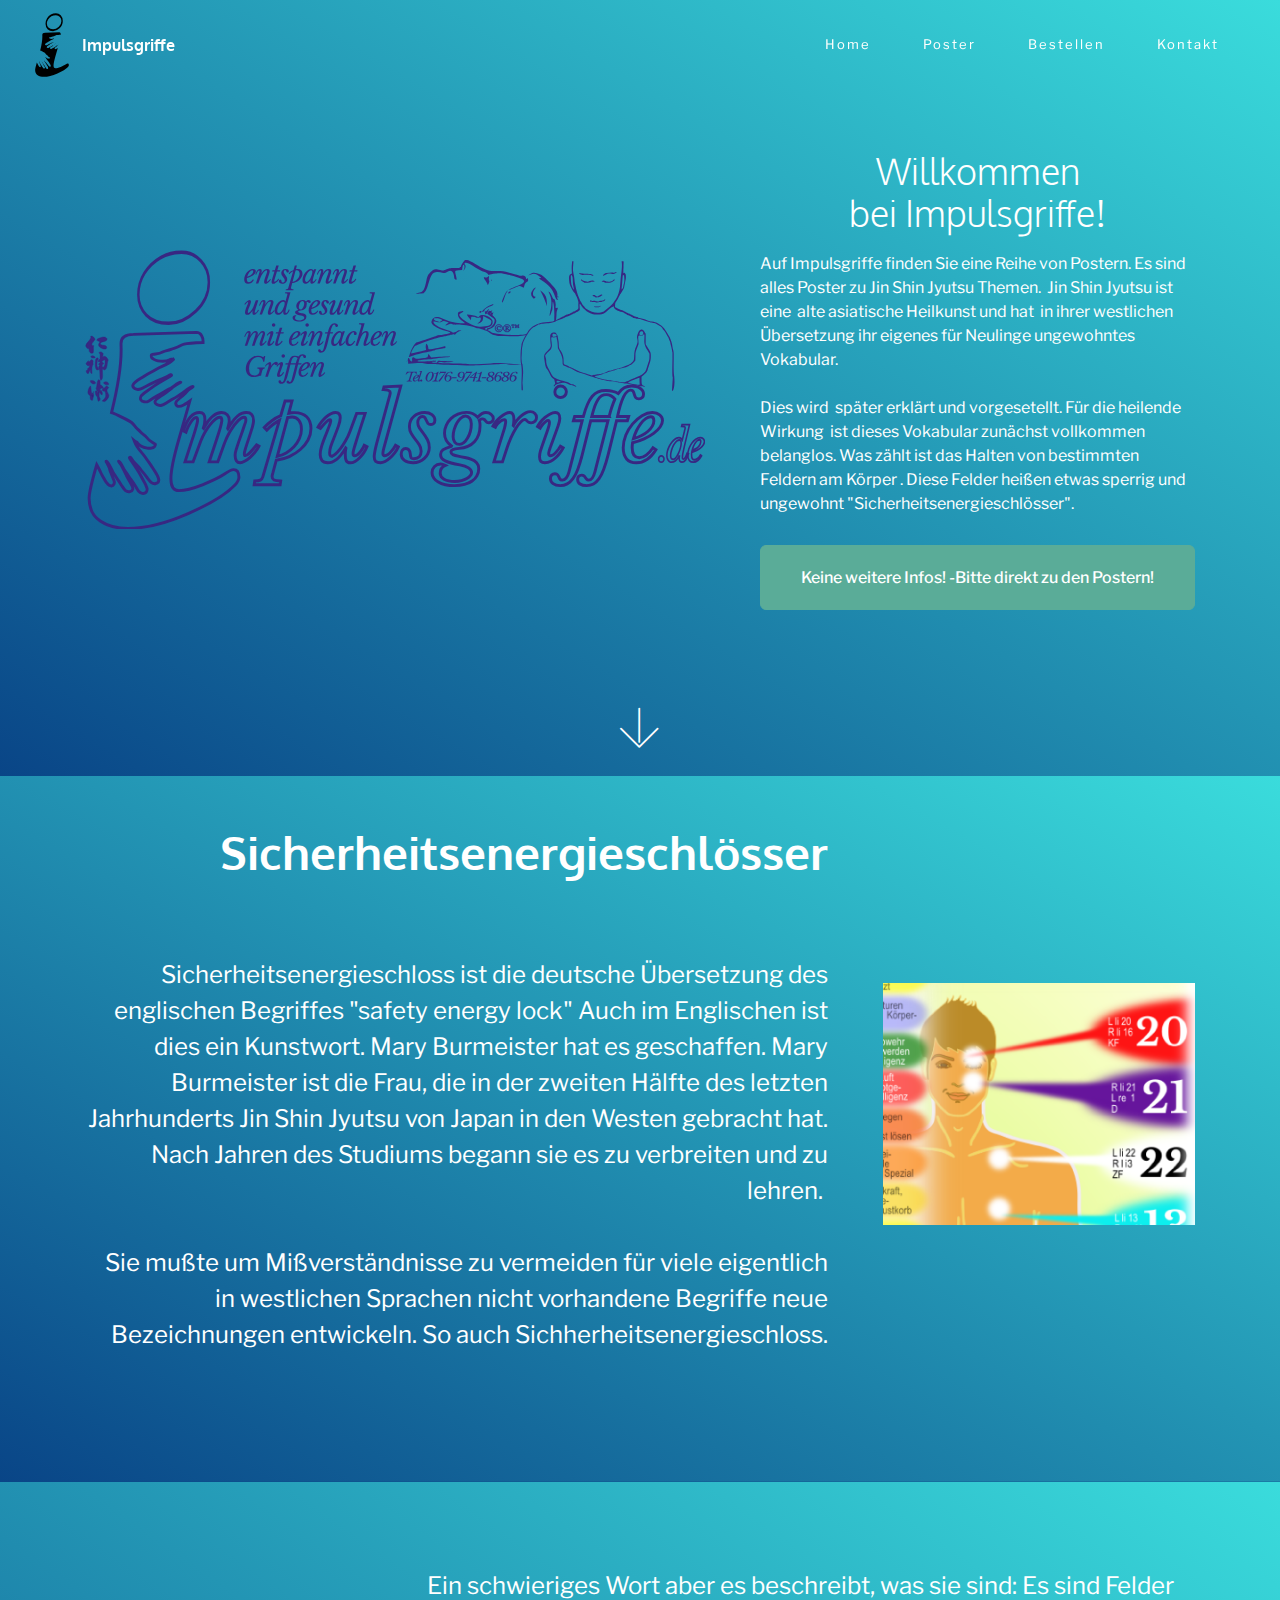
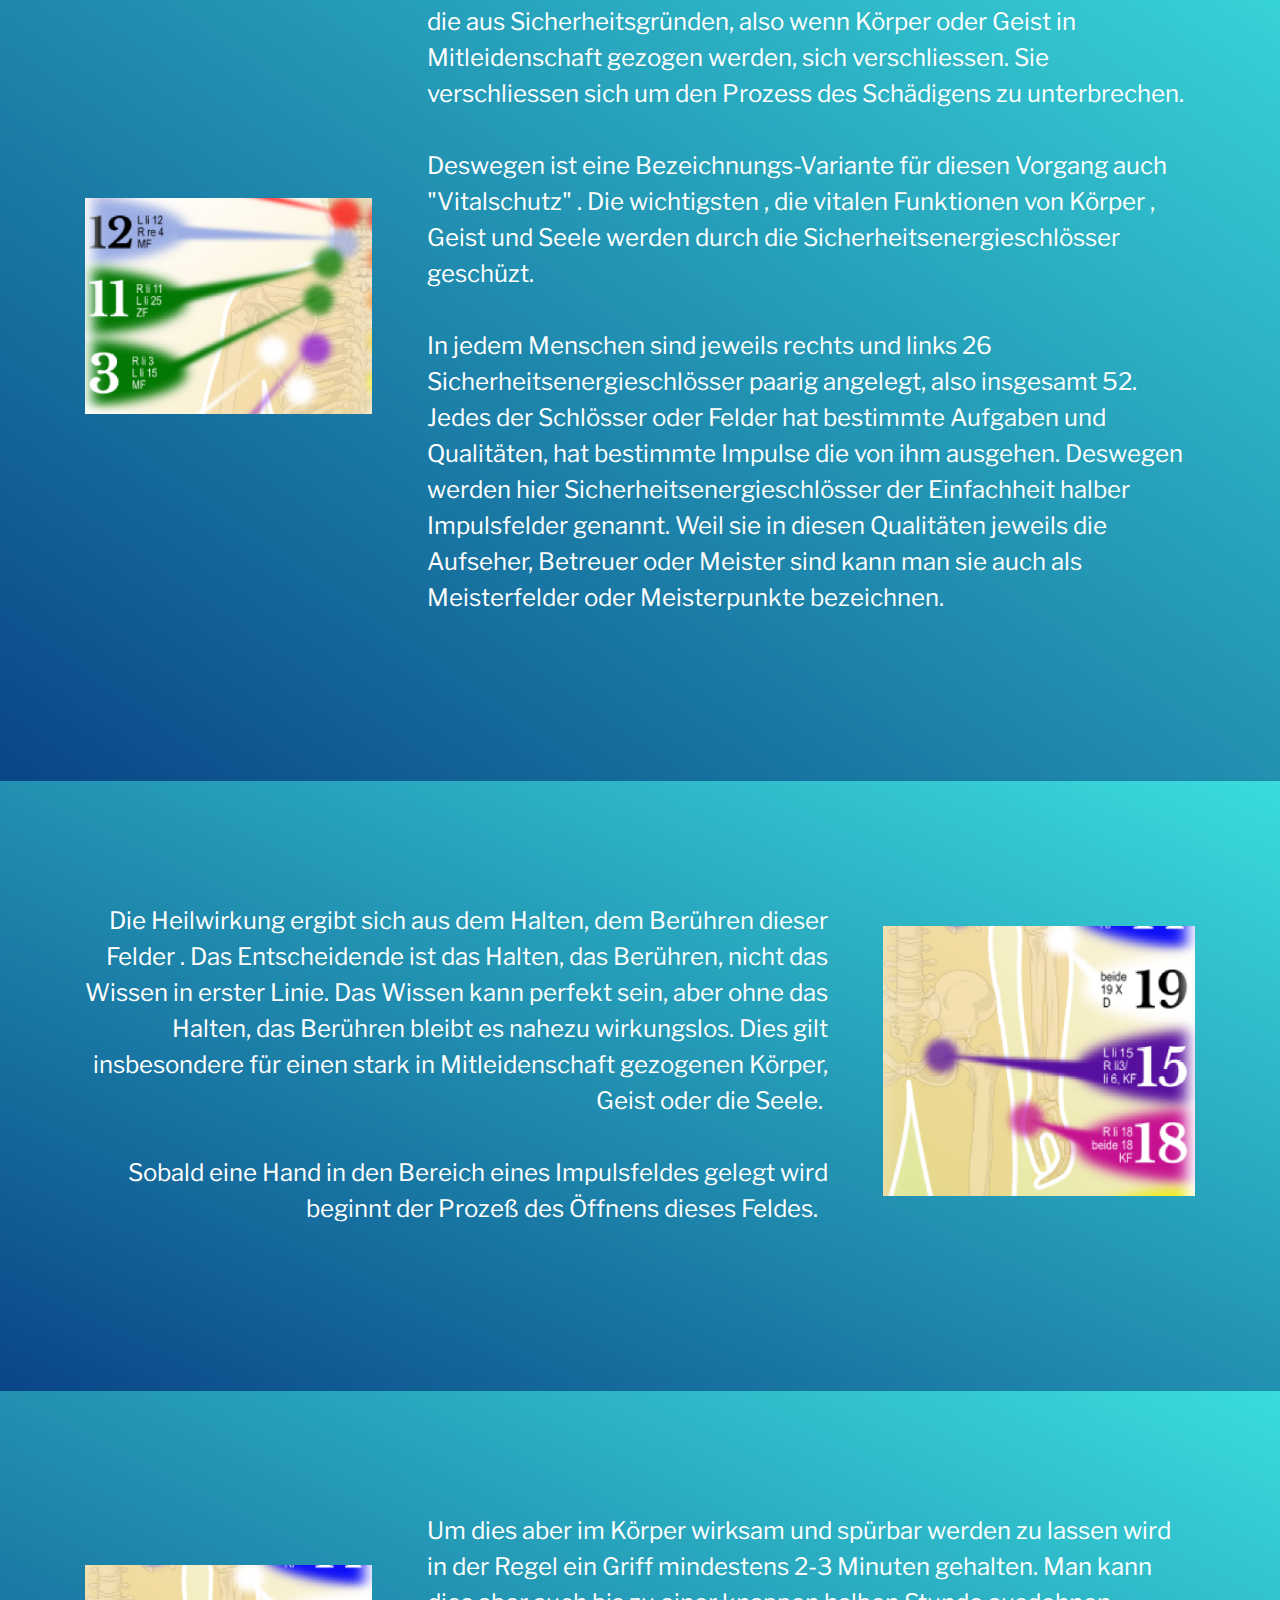
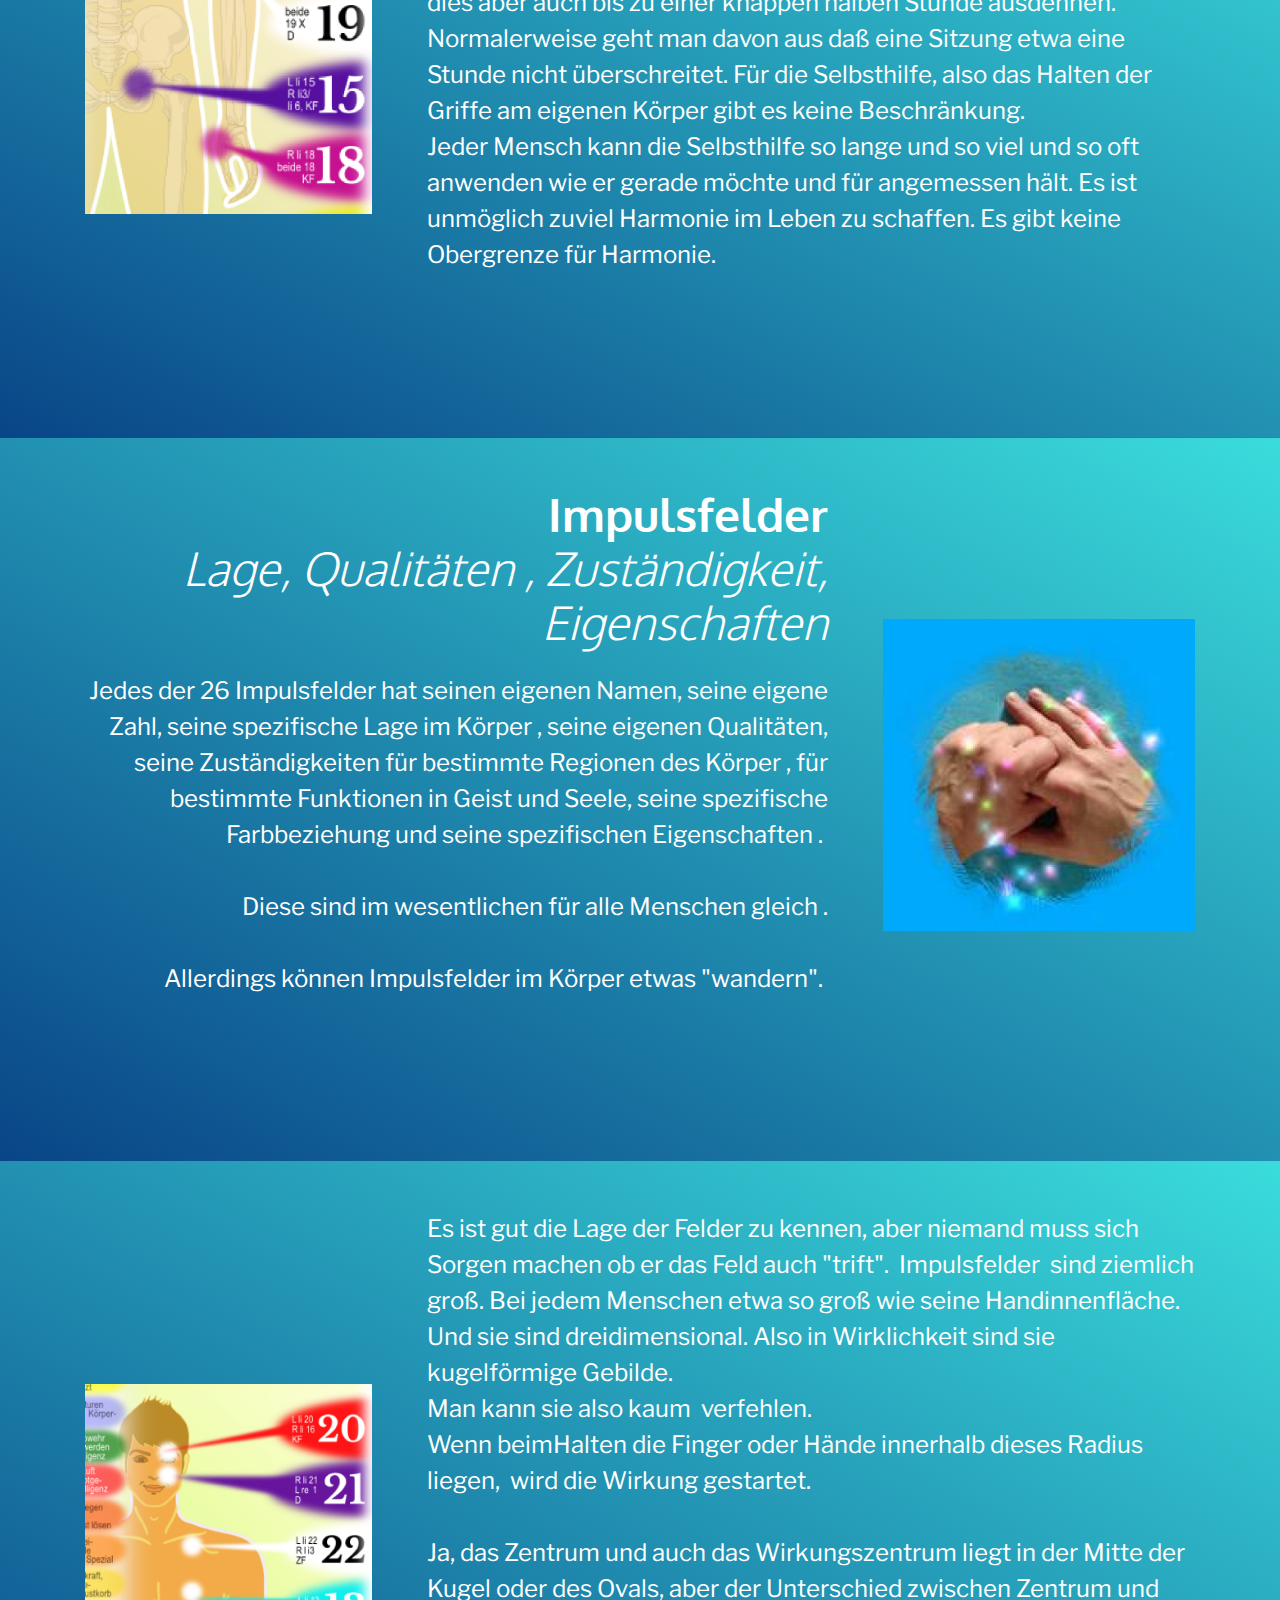
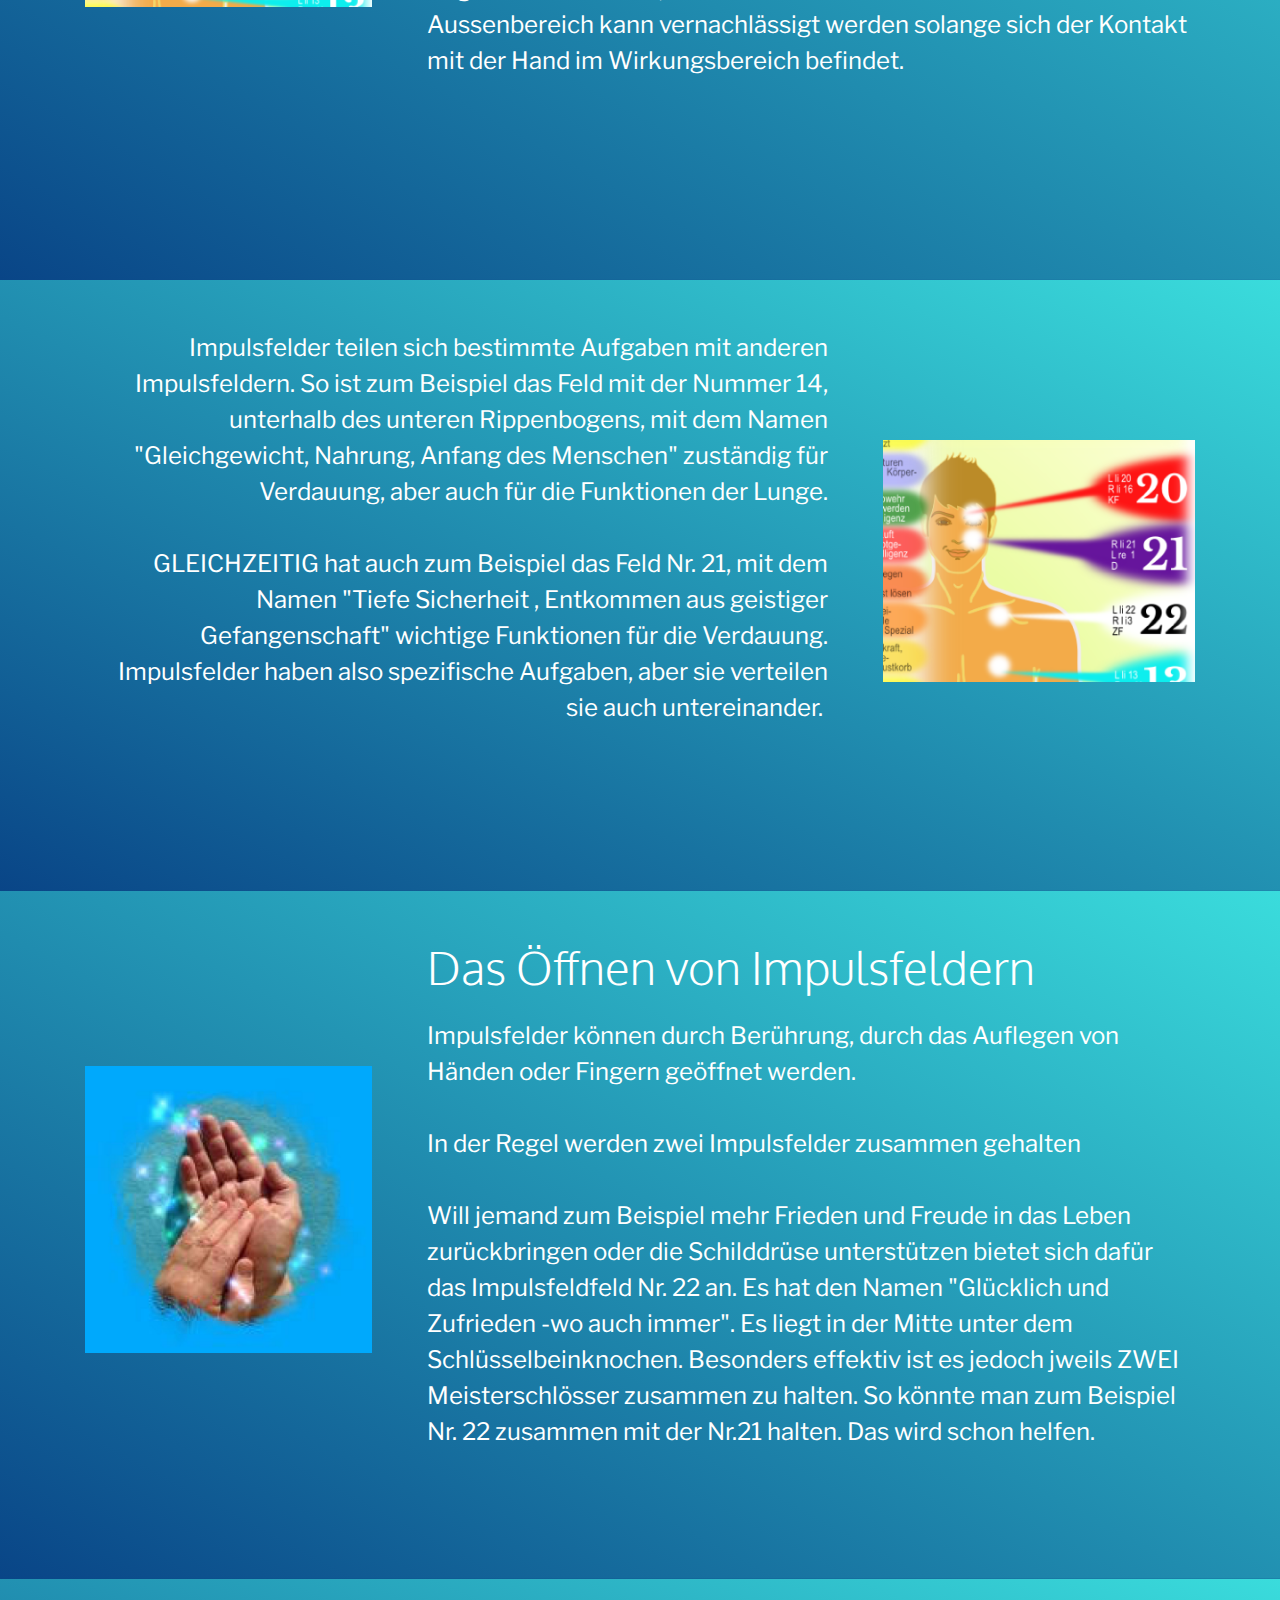
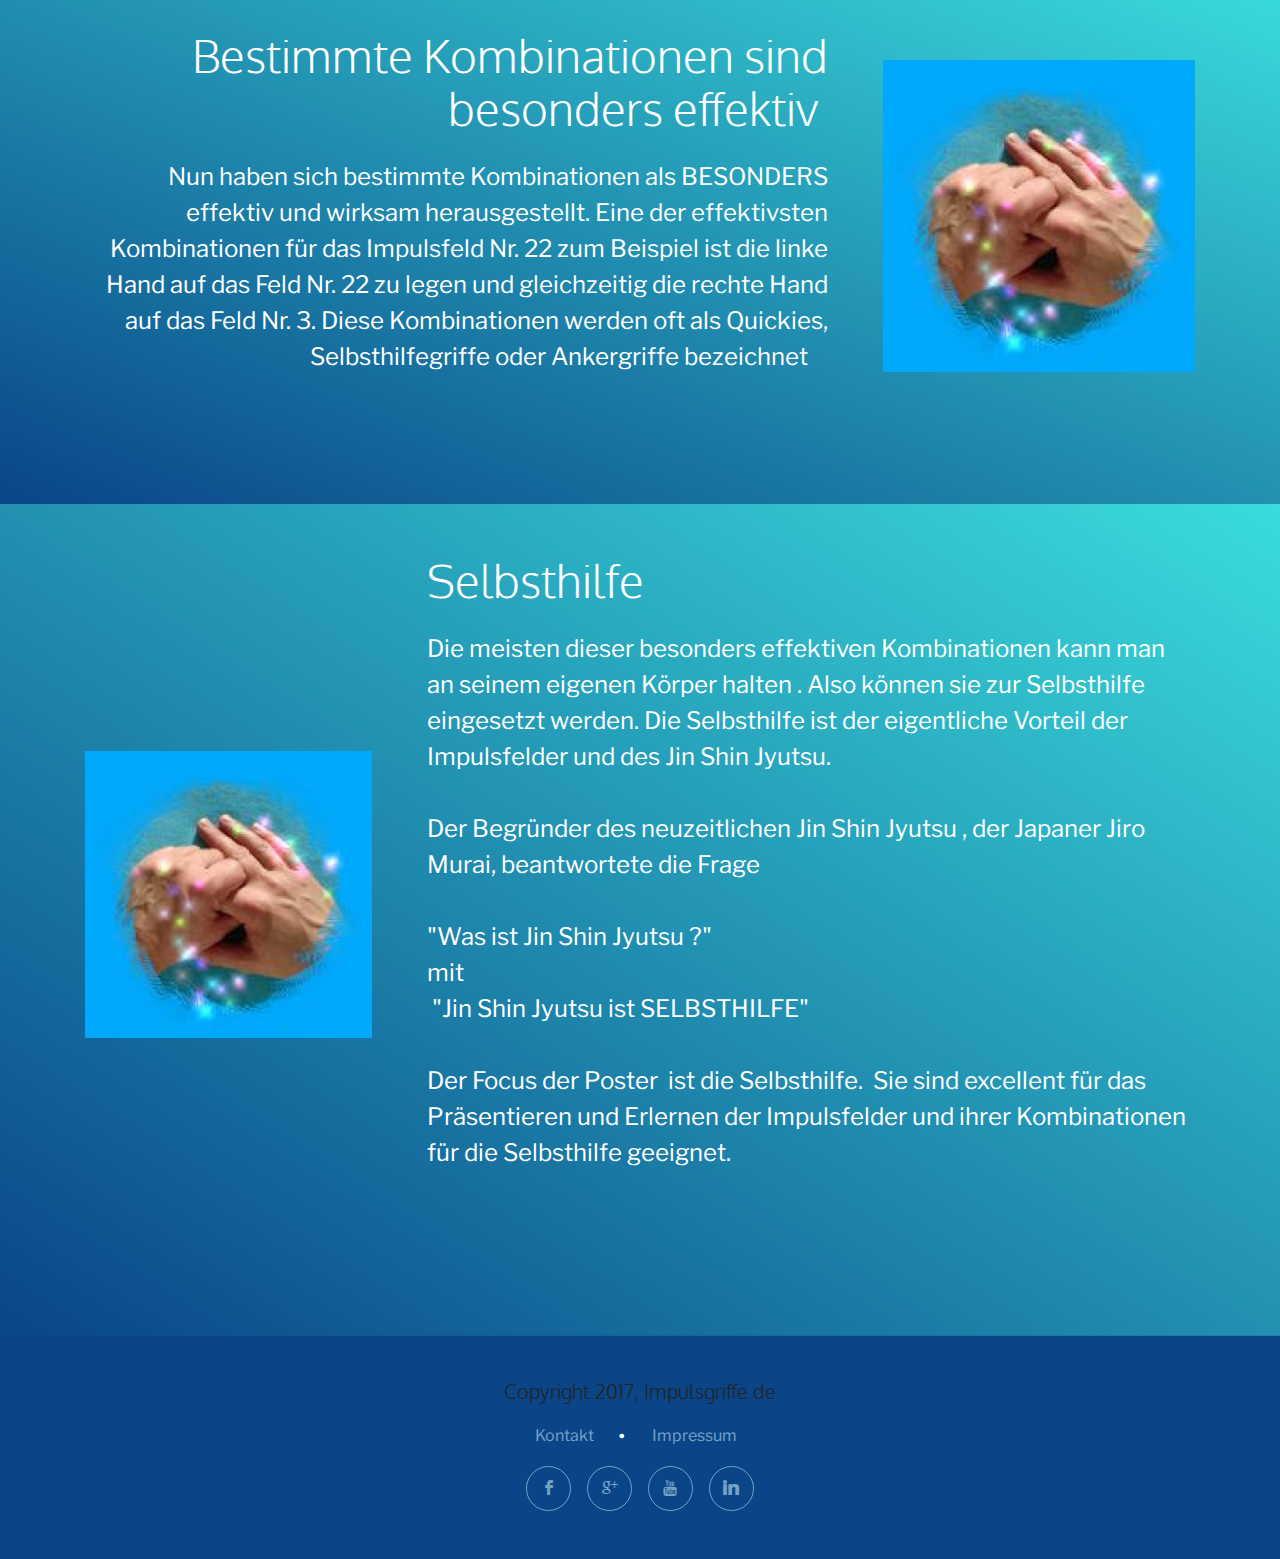
==== commit 8a3c7e8a: "create github pages" ====
--- a/index.html
+++ b/index.html
@@ -11,9 +11,6 @@
   
   <link rel="stylesheet" href="https://fonts.googleapis.com/css?family=Libre+Franklin:400,400i,600,600i">
   <link rel="stylesheet" href="assets/web/assets/mobirise-icons/mobirise-icons.css">
-  <link rel="stylesheet" href="assets/font-awesome/css/font-awesome.min.css">
-  <link rel="stylesheet" href="assets/icons-mind/style.css">
-  <link rel="stylesheet" href="assets/icon54/style.css">
   <link rel="stylesheet" href="assets/tether/tether.min.css">
   <link rel="stylesheet" href="assets/bootstrap/css/bootstrap.min.css">
   <link rel="stylesheet" href="assets/dropdown/css/style.css">
@@ -72,7 +69,7 @@
                     <div class="mbr-table-md-up">
                         
                         <div class="mbr-table-cell mbr-right-padding-md-up mbr-valign-top col-md-7 image-size" style="width: 70%;">
-                            <div class="mbr-figure"><img src="assets/images/impulsgriffe-logo-25-03-17-wohl-fertig-alles-eine-ebene-ungruppiert.svg"></div>
+                            <div class="mbr-figure"><img src="assets/images/impulsgriffe-logo-quer-02-04-02-try-impulse-nur-konturen-01-ipulse-auf-3.svg"></div>
                         </div>
                         <div class="mbr-table-cell col-md-5 text-xs-center text-md-left">
 
@@ -96,142 +93,407 @@
         </div>
     </div>
 
-    <div class="mbr-arrow mbr-arrow-floating" aria-hidden="true"><a href="#content5-1"><i class="mbri-down"></i></a></div>
-
-</section>
-
-<section class="mbr-section content5" id="content5-1" style="background-image: linear-gradient(to right top, rgb(25, 182, 143), rgb(68, 100, 148)); background-color: rgb(25, 182, 143); padding-top: 80px; padding-bottom: 80px; background-position: initial initial; background-repeat: initial initial;">
-
-    
-
-        <div class="container">
-            <div class="row heading">
-                <div class="col-md-10 col-md-offset-1 text-xs-center">
-
-                    <h1 class="mbr-section-title display-1 heading-title">Sicherheitsenergieschlösser</h1>
-                    <p class="mbr-section-subtitle text-1 heading-text">Sicherheitsenergieschlösser ist die deutsche Übersetzung des englischen Begriffes "safety energy lock" Auch im Englischen ist dies ein Kunstwort. Mary Burmeister hat es geschaffen. Mary Burmeister hat in der zweiten Hälfte des letzten Jahrhunderts Jin Shin Jyutsu von Japan in den Westen gebracht. Nach Jahren des Studiums begann sie es zu verbreiten, zu lehren &nbsp;und es im Westen publik zu machen. &nbsp; Sie mußte um Mißverständnisse zu vermeiden für viele eigentlich in westlichen Sprachen nicht vorhandene Begriffe neue Bezeichnungen entwickeln. So auch Sichherheitsenergieschlösser. <br><br>Ein schwieriges Wort aber es beschreibt, was sie sind: Es sind Felder die aus Sicherheitsgründen, also wenn Körper oder Geist in Mitleidenschaft gezogen werden, &nbsp;sich verschliessen. Sie verschliessen sich &nbsp;um den Prozess des Schädigens zu unterbrechen. Deswegen ist eine Bezeichnungs-Variante für diesen Vorgang auch "Vitalschutz" . Die wichtigsten , die vitalen Funktionen von Körper , Geist und Seele werden durch die Sicherheitsenergieschlösser geschüzt. &nbsp;In jedem Menschen sind jeweils rechts und links 26 Sicherheitsenergieschlösser paarig angelegt, &nbsp;also insgesamt 52. &nbsp;Jedes der &nbsp;Schlösser oder Felder hat bestimmte Aufgaben und Qualitäten, hat bestimmte Impulse die von ihm ausgehen. &nbsp; Deswegen werden hier &nbsp;Sicherheitsenergieschlösser der Einfachheit halber Impulsfelder genannt. &nbsp;Weil sie in diesen Qualitäten jeweils die Aufseher, Betreuer oder Meister sind kann man sie auch als Meisterfelder bezeichnen. <br><br>&nbsp;Die Heilwirkung ergibt sich aus dem Halten, dem Berühren dieser Felder &nbsp;. Das Entscheidende ist das Halten, das Berühren, nicht das Wissen in e rster Linie. &nbsp;Das Wissen kann perfekt sein, aber ohne das Halten, das &nbsp;Berühren bleibt es nahezu wirkungslos. Dies gilt insbesondere für einen stark in Mitleidenschaft &nbsp;gezogenen Körper, Geist oder die Seele.&nbsp;</p>
-                    
-                </div>
-            </div>
-        </div>
-
-</section>
-
-<section class="mbr-section msg-box3 msg-box4" id="msg-box4-6" style="background-color: rgb(58, 220, 220); padding-top: 50px; padding-bottom: 50px;">
-
-    
-    <div class="container">
-        <div class="row">
-            <div class="wraper" style="text-align: right;">
-              <div class="gradient-overlay" style="background-image: linear-gradient(to right top, rgb(9, 69, 135), rgb(58, 220, 220)); background-color: rgb(9, 69, 135); background-position: initial initial; background-repeat: initial initial;"></div>
-
-              
-
-              
-
-              <!-- inverse -->
-
-              <div class="mbr-table-cell col-md-6 content">
-                  <h1 class="mbr-section-title display-2 text-center">Impulsfelder<br>Lage,  Qualitäten , Zuständigkeit, Eigenschaften</h1>
-                  <div class="icons-block">
-                      <div class="container">
-                      <div class="row">
-                        <div class="col-md-4 icons-item col-md-12">
-                          
-                          <p class="round-text text-1 text-center">Jedes der 26 Impulsfelder hat seinen eigenen Namen, &nbsp;seine eigene Zahl, &nbsp;seine spezifische Lage im Körper , &nbsp;seine eigenen Qualitäten, &nbsp;seine Zuständigkeiten für bestimmte Regionen &nbsp;des Körper , für bestimmte Funktionen in Geist und Seele, seine spezifische Farbbeziehung &nbsp;und seine spezifischen Eigenschaften . <br><br>Diese sind im wesentlichen &nbsp;für alle Menschen gleich . <br><br>Allerdings können Impulsfelder &nbsp;im Körper &nbsp;etwas "wandern". <br><br>Es ist gut die Lage der Felder zu kennen, aber niemand muss sich sorgen machen &nbsp;ob er das Feld auch "trift" Sie sind ziemlich &nbsp;groß. Bei jedem Menschen etwas so groß wie seine Handinnenfläche. &nbsp;Und sie sind dreidimensional. Also in Wirklichkeit sind sie kugelförmige &nbsp;Gebilde.<br> <br>Wenn beimHalten die Finger oder Hände innerhalb dieses Radius liegen wird die Wirkung gestartet.<br><br>Ja, das Zentrum und auch &nbsp;das Wirkungszentrum liegt in der Mitte der Kugel oder des Ovals, aber der Unterschied zwischen Zentrum und Aussenbereich kann vernachlässigt werden solange sich der Kontakt mit der Hand im Wirkungsbereich befindet.&nbsp;<br><br>&nbsp;Impulsfelder &nbsp;teilen sich bestimmte Aufgaben mit anderen Impulsfeldern. So ist zum Beispiel das Feld mit der Nummer 14, unterhalb des unteren Rippenbogens, &nbsp;mit dem Namen "Gleichgewicht, Nahrung, Anfang des Menschen" zuständig für Verdauung, aber auch für die Funktionen der Lunge. <br><br>GLEICHZEITIG &nbsp;hat &nbsp;auch zum Beispiel das Feld Nr. 21, &nbsp; mit dem Namen "Tiefe Sicherheit , Entkommen aus geistiger Gefangenschaft" &nbsp;wichtige Funktionen für die Verdauung. Impulsfelder haben also spezifische Aufgaben, aber sie &nbsp;verteilen sie auch untereinander.&nbsp;</p>
-                        </div>
-                        <div class="col-md-4 icons-item" style="display: none;">
-                          
-                          <p class="round-text text-1 text-center">Mobirise themes are based on Bootstrap 3 and Bootstrap 4</p>
-                        </div>
-                        <div class="col-md-4 icons-item" style="display: none;">
-                          
-                          <p class="round-text text-1 text-center">Publish your website to a local drive, FTP or host on Amazon S3, Github.</p>
-                        </div>  
-                      </div>
-                      </div>
-                  </div>
-              </div>
-
-              <div class="mbr-table-cell col-md-6 mbr-figure" style="width: 50%;"><img src="assets/images/re-hueftbereich-1146x327.jpg"></div>
-
-            </div>
-        </div>
-    </div>
-
-</section>
-
-<section class="mbr-section mbr-section-hero features22" id="features22-2" style="background-image: linear-gradient(to right top, rgb(9, 69, 135), rgb(58, 220, 220)); background-color: rgb(9, 69, 135); padding-top: 40px; padding-bottom: 40px; background-position: initial initial; background-repeat: initial initial;">
-
-    
-
-    <div class="container">
-        <div class="row heading">
-            <div class="col-md-10 col-md-offset-1 text-xs-center">
-
-                <h1 class="mbr-section-title display-3 heading-title">Das Öffnen von Meisterfeldern</h1>
-                
-                
-            </div>
-        </div>
-    </div>
-
-    <div class="container">
-        <div class="row">
-            <div class="card-wrap col-xs-12 col-lg-10 col-lg-offset-1 col-xl-8 col-xl-offset-2">
-                <div class="row">
-
-                    <div class="mbr-cards-col col-xs-12">
-                        <div class="card">
-                            
-                            <div class="card-box col-xs-9 mbr-table-cell text-xs-left">
-                                <h4 class="card-title mbr-section-subtitle sub-1">Impulsfelder können durch Berührung, durch das Auflegen von Händen oder Fingern geöffnet werden.</h4>
-                                <p class="card-text mbr-section-text text-1"></p>
-                            </div>  
-                            <div class="card-img col-xs-3 mbr-table-cell"><a href="Poster.html" class="imind-hand mbr-iconfont" style="color: rgb(255, 255, 255);"></a></div>                          
-                            <div class="clear"></div>
-                        </div>
-                    </div>
-
-                    <div class="mbr-cards-col col-xs-12">
-                        <div class="card">
-                            <div class="card-box col-xs-9 mbr-table-cell text-xs-left">
-                                <h4 class="card-title mbr-section-subtitle sub-1">In der Regel werden zwei Impulsfelder zusammen gehalten</h4>
-                                <p class="card-text mbr-section-text text-1">Will jemand zum Beispiel mehr Frieden und Freude in das Leben zurückbringen oder die  Schilddrüse unterstützen bietet sich dafür das Impulsfeldfeld Nr. 22 an. Es hat den Namen "Glücklich und Zufrieden -wo auch immer".  Es liegt in der Mitte unter dem Schlüsselbeinknochen. Besonders effektiv ist es jedoch jweils ZWEI Meisterschlösser zusammen zu halten. So könnte man zum Beispiel Nr. 22 zusammen mit der Nr.21 halten. Das wird schon helfen. &nbsp;</p>
-                            </div> 
-                            <div class="card-img col-xs-3 mbr-table-cell"><a href="Poster.html" class="imind-box mbr-iconfont" style="color: rgb(255, 255, 255);"></a></div>                           
-                            <div class="clear"></div>
-                        </div>
-                    </div>
-
-                    <div class="mbr-cards-col col-xs-12">
-                        <div class="card">
-                            
-                            <div class="card-box col-xs-9 mbr-table-cell text-xs-left">
-                                <h4 class="card-title mbr-section-subtitle sub-1">Bestimmte Kombinationen sind besonders effektiv&nbsp;</h4>
-                                <p class="card-text mbr-section-text text-1">Nun haben sich &nbsp;bestimmte Kombinationen als BESONDERS effektiv und wirksam herausgestellt. Eine der effektivsten Kombinationen für das Impulsfeld Nr. 22  zum Beispiel ist die linke Hand auf das Feld Nr. 22 zu legen und gleichzeitig die rechte Hand auf das Feld Nr. 3.&nbsp;<br></p>
-                            </div>  
-                            <div class="card-img col-xs-3 mbr-table-cell"><a href="Poster.html" class="fa fa-child mbr-iconfont" style="color: rgb(255, 255, 255);"></a></div>                          
-                            <div class="clear"></div>
-                        </div>
-                    </div>
-
-                    <div class="mbr-cards-col col-xs-12">
-                        <div class="card">
-                            
-                            <div class="card-box col-xs-9 mbr-table-cell text-xs-left">
-                                <h4 class="card-title mbr-section-subtitle sub-1">Selbsthilfe</h4>
-                                <p class="card-text mbr-section-text text-1">Die meisten dieser besonders effektiven Kombinationen kann man an seinem eigenen Körper halten . Also können sie zur Selbsthilfe eingesetzt werden. &nbsp;Die Selbsthilfe ist &nbsp;der eigentliche Vorteil der Impulsfelder und des Jin Shin Jyutsu. <br><br>Der &nbsp;Begründer des neuzeitlichen Jin Shin Jyutsu antwortete auf die Frage<br><br>"Was ist Jin Shin Jyutsu ?" &nbsp; &nbsp; &nbsp; &nbsp; &nbsp; &nbsp;"Jin Shin Jyutsu &nbsp;ist SELBSTHILFE"<br><br>Die Poster sind daher excellent für das Erlernen der Impulsfelder und ihrer Kombinationen für die Selbsthilfe geeignet. Das ist ihr Focus.</p>
-                            </div>  
-                            <div class="card-img col-xs-3 mbr-table-cell"><a href="Poster.html" class="icon54-firewall-on mbr-iconfont" style="color: rgb(255, 255, 255);"></a></div>                          
-                            <div class="clear"></div>
-                        </div>
-                    </div>
-
-                </div>
-            </div>
-        </div>
-    </div>
+    <div class="mbr-arrow mbr-arrow-floating" aria-hidden="true"><a href="#header6-11"><i class="mbri-down"></i></a></div>
+
+</section>
+
+<section class="mbr-section mbr-section-hero header3 header6" id="header6-11" style="padding-top: 50px; padding-bottom: 100px; background-image: linear-gradient(to right top, rgb(9, 69, 135), rgb(58, 220, 220)); background-color: rgb(9, 69, 135); background-position: initial initial; background-repeat: initial initial;">
+
+    
+
+    <div class="mbr-table mbr-table-full">
+        <div class="mbr-table-cell">
+
+            <div class="container">
+                <div class="row">
+                    <div class="mbr-table-md-up">
+                        
+                        
+                        
+
+                        <div class="mbr-table-cell mbr-right-padding-md-up col-md-5 text-xs-center text-md-right">
+
+                            <h3 class="mbr-section-title display-2"><strong>Sicherheitsenergieschlösser</strong><div><br></div></h3>
+
+                            <div class="mbr-section-text">
+                                <p>Sicherheitsenergieschloss ist die deutsche Übersetzung des englischen Begriffes "safety energy lock" Auch im Englischen ist dies ein Kunstwort. Mary Burmeister hat es geschaffen. Mary Burmeister ist die Frau, die in der zweiten Hälfte des letzten Jahrhunderts Jin Shin Jyutsu von Japan in den Westen gebracht hat. Nach Jahren des Studiums begann sie es zu verbreiten und zu &nbsp;lehren.&nbsp;<br>  <br>Sie mußte um Mißverständnisse zu vermeiden für viele eigentlich in westlichen Sprachen nicht vorhandene Begriffe neue Bezeichnungen entwickeln. So auch Sichherheitsenergieschloss.<br></p>
+                            </div>
+
+                            
+
+                        </div>
+                        <div class="mbr-table-cell mbr-valign-top col-md-7 image-size" style="width: 30%;">
+                            <div class="mbr-figure"><img src="assets/images/20-21-kopfobenlinks-1400x1087.png"></div>
+                        </div>
+
+                    </div>
+                </div>
+            </div>
+
+        </div>
+    </div>
+
+    
+
+</section>
+
+<section class="mbr-section mbr-section-hero header3 header6" id="header6-12" style="padding-top: 50px; padding-bottom: 100px; background-image: linear-gradient(to right top, rgb(9, 69, 135), rgb(58, 220, 220)); background-color: rgb(9, 69, 135); background-position: initial initial; background-repeat: initial initial;">
+
+    
+
+    <div class="mbr-table mbr-table-full">
+        <div class="mbr-table-cell">
+
+            <div class="container">
+                <div class="row">
+                    <div class="mbr-table-md-up">
+                        
+                        <div class="mbr-table-cell mbr-right-padding-md-up mbr-valign-top col-md-7 image-size" style="width: 30%;">
+                            <div class="mbr-figure"><img src="assets/images/12-11-3-1400x1055.png"></div>
+                        </div>
+                        <div class="mbr-table-cell col-md-5 text-xs-center text-md-left">
+
+                            
+
+                            <div class="mbr-section-text">
+                                <p><br>Ein schwieriges Wort aber es beschreibt, was sie sind: Es sind Felder die aus Sicherheitsgründen, also wenn Körper oder Geist in Mitleidenschaft gezogen werden,  sich verschliessen. Sie verschliessen sich  um den Prozess des Schädigens zu unterbrechen. <br><br>Deswegen ist eine Bezeichnungs-Variante für diesen Vorgang auch "Vitalschutz" . Die wichtigsten , die vitalen Funktionen von Körper , Geist und Seele werden durch die Sicherheitsenergieschlösser geschüzt.<br>  <br>In jedem Menschen sind jeweils rechts und links 26 Sicherheitsenergieschlösser paarig angelegt,  also insgesamt 52.  Jedes der  Schlösser oder Felder hat bestimmte Aufgaben und Qualitäten, hat bestimmte Impulse die von ihm ausgehen.   Deswegen werden hier  Sicherheitsenergieschlösser der Einfachheit halber Impulsfelder genannt.  Weil sie in diesen Qualitäten jeweils die Aufseher, Betreuer oder Meister sind kann man sie auch als Meisterfelder oder Meisterpunkte bezeichnen.&nbsp;<br><br></p>
+                            </div>
+
+                            
+
+                        </div>
+
+                        
+                        
+
+                    </div>
+                </div>
+            </div>
+
+        </div>
+    </div>
+
+    
+
+</section>
+
+<section class="mbr-section mbr-section-hero header3 header6" id="header6-13" style="padding-top: 50px; padding-bottom: 100px; background-image: linear-gradient(to right top, rgb(9, 69, 135), rgb(58, 220, 220)); background-color: rgb(9, 69, 135); background-position: initial initial; background-repeat: initial initial;">
+
+    
+
+    <div class="mbr-table mbr-table-full">
+        <div class="mbr-table-cell">
+
+            <div class="container">
+                <div class="row">
+                    <div class="mbr-table-md-up">
+                        
+                        
+                        
+
+                        <div class="mbr-table-cell mbr-right-padding-md-up col-md-5 text-xs-center text-md-right">
+
+                            
+
+                            <div class="mbr-section-text">
+                                <p><br><br>Die Heilwirkung ergibt sich aus dem Halten, dem Berühren dieser Felder  . Das Entscheidende ist das Halten, das Berühren, nicht das Wissen in erster Linie.  Das Wissen kann perfekt sein, aber ohne das Halten, das  Berühren bleibt es nahezu wirkungslos. Dies gilt insbesondere für einen stark in Mitleidenschaft  gezogenen Körper, Geist oder die Seele.&nbsp;<br><br>Sobald eine Hand in den Bereich eines Impulsfeldes gelegt wird beginnt der Prozeß des Öffnens dieses Feldes. &nbsp;<br><br></p>
+                            </div>
+
+                            
+
+                        </div>
+                        <div class="mbr-table-cell mbr-valign-top col-md-7 image-size" style="width: 30%;">
+                            <div class="mbr-figure"><img src="assets/images/18-19-1400x1214.png"></div>
+                        </div>
+
+                    </div>
+                </div>
+            </div>
+
+        </div>
+    </div>
+
+    
+
+</section>
+
+<section class="mbr-section mbr-section-hero header3 header6" id="header6-14" style="padding-top: 50px; padding-bottom: 100px; background-image: linear-gradient(to right top, rgb(9, 69, 135), rgb(58, 220, 220)); background-color: rgb(9, 69, 135); background-position: initial initial; background-repeat: initial initial;">
+
+    
+
+    <div class="mbr-table mbr-table-full">
+        <div class="mbr-table-cell">
+
+            <div class="container">
+                <div class="row">
+                    <div class="mbr-table-md-up">
+                        
+                        <div class="mbr-table-cell mbr-right-padding-md-up mbr-valign-top col-md-7 image-size" style="width: 30%;">
+                            <div class="mbr-figure"><img src="assets/images/18-19-1400x1214.png"></div>
+                        </div>
+                        <div class="mbr-table-cell col-md-5 text-xs-center text-md-left">
+
+                            
+
+                            <div class="mbr-section-text">
+                                <p><br><br>Um dies aber im Körper wirksam und spürbar werden zu lassen wird in der Regel ein Griff mindestens 2-3 Minuten gehalten.  Man kann dies aber auch bis zu einer knappen halben Stunde ausdehnen. Normalerweise geht man davon aus daß eine Sitzung etwa eine Stunde nicht überschreitet. Für die Selbsthilfe, also das Halten der  Griffe am eigenen Körper gibt es keine Beschränkung.<br>Jeder Mensch kann die Selbsthilfe so lange und so viel und so oft anwenden wie er gerade möchte und für angemessen hält.  Es ist unmöglich zuviel Harmonie im Leben zu schaffen. Es gibt keine Obergrenze für Harmonie.<br><br></p>
+                            </div>
+
+                            
+
+                        </div>
+
+                        
+                        
+
+                    </div>
+                </div>
+            </div>
+
+        </div>
+    </div>
+
+    
+
+</section>
+
+<section class="mbr-section mbr-section-hero header3 header6" id="header6-y" style="padding-top: 50px; padding-bottom: 100px; background-image: linear-gradient(to right top, rgb(9, 69, 135), rgb(58, 220, 220)); background-color: rgb(9, 69, 135); background-position: initial initial; background-repeat: initial initial;">
+
+    
+
+    <div class="mbr-table mbr-table-full">
+        <div class="mbr-table-cell">
+
+            <div class="container">
+                <div class="row">
+                    <div class="mbr-table-md-up">
+                        
+                        
+                        
+
+                        <div class="mbr-table-cell mbr-right-padding-md-up col-md-5 text-xs-center text-md-right">
+
+                            <h3 class="mbr-section-title display-2"><strong>Impulsfelder</strong><div><em>Lage, Qualitäten , Zuständigkeit, Eigenschaften</em></div></h3>
+
+                            <div class="mbr-section-text">
+                                <p>Jedes der 26 Impulsfelder hat seinen eigenen Namen,  seine eigene Zahl,  seine spezifische Lage im Körper ,  seine eigenen Qualitäten,  seine Zuständigkeiten für bestimmte Regionen  des Körper , für bestimmte Funktionen in Geist und Seele, seine spezifische Farbbeziehung  und seine spezifischen Eigenschaften .&nbsp;<br><br>Diese sind im wesentlichen  für alle Menschen gleich . <br><br>Allerdings können Impulsfelder  im Körper  etwas "wandern".&nbsp;<br><br></p>
+                            </div>
+
+                            
+
+                        </div>
+                        <div class="mbr-table-cell mbr-valign-top col-md-7 image-size" style="width: 30%;">
+                            <div class="mbr-figure"><img src="assets/images/zeigefinger-ob-re-thumbraw-1400x1400.jpg"></div>
+                        </div>
+
+                    </div>
+                </div>
+            </div>
+
+        </div>
+    </div>
+
+    
+
+</section>
+
+<section class="mbr-section mbr-section-hero header3 header6" id="header6-z" style="padding-top: 50px; padding-bottom: 100px; background-image: linear-gradient(to right top, rgb(9, 69, 135), rgb(58, 220, 220)); background-color: rgb(9, 69, 135); background-position: initial initial; background-repeat: initial initial;">
+
+    
+
+    <div class="mbr-table mbr-table-full">
+        <div class="mbr-table-cell">
+
+            <div class="container">
+                <div class="row">
+                    <div class="mbr-table-md-up">
+                        
+                        <div class="mbr-table-cell mbr-right-padding-md-up mbr-valign-top col-md-7 image-size" style="width: 30%;">
+                            <div class="mbr-figure"><img src="assets/images/20-21-kopfobenlinks-1400x1087.png"></div>
+                        </div>
+                        <div class="mbr-table-cell col-md-5 text-xs-center text-md-left">
+
+                            
+
+                            <div class="mbr-section-text">
+                                <p>Es ist gut die Lage der Felder zu kennen, aber niemand muss sich Sorgen machen  ob er das Feld auch "trift". &nbsp;Impulsfelder &nbsp;sind ziemlich  groß. Bei jedem Menschen etwa so groß wie seine Handinnenfläche.  Und sie sind dreidimensional. Also in Wirklichkeit sind sie kugelförmige  Gebilde.<br>Man kann sie also kaum &nbsp;verfehlen.<br>Wenn beimHalten die Finger oder Hände innerhalb dieses Radius liegen, &nbsp;wird die Wirkung gestartet.<br><br>Ja, das Zentrum und auch  das Wirkungszentrum liegt in der Mitte der Kugel oder des Ovals, aber der Unterschied zwischen Zentrum und Aussenbereich kann vernachlässigt werden solange sich der Kontakt mit der Hand im Wirkungsbereich befindet. <br>&nbsp;<br><br></p>
+                            </div>
+
+                            
+
+                        </div>
+
+                        
+                        
+
+                    </div>
+                </div>
+            </div>
+
+        </div>
+    </div>
+
+    
+
+</section>
+
+<section class="mbr-section mbr-section-hero header3 header6" id="header6-10" style="padding-top: 50px; padding-bottom: 100px; background-image: linear-gradient(to right top, rgb(9, 69, 135), rgb(58, 220, 220)); background-color: rgb(9, 69, 135); background-position: initial initial; background-repeat: initial initial;">
+
+    
+
+    <div class="mbr-table mbr-table-full">
+        <div class="mbr-table-cell">
+
+            <div class="container">
+                <div class="row">
+                    <div class="mbr-table-md-up">
+                        
+                        
+                        
+
+                        <div class="mbr-table-cell mbr-right-padding-md-up col-md-5 text-xs-center text-md-right">
+
+                            
+
+                            <div class="mbr-section-text">
+                                <p>Impulsfelder  teilen sich bestimmte Aufgaben mit anderen Impulsfeldern. So ist zum Beispiel das Feld mit der Nummer 14, unterhalb des unteren Rippenbogens,  mit dem Namen "Gleichgewicht, Nahrung, Anfang des Menschen" zuständig für Verdauung, aber auch für die Funktionen der Lunge. <br><br>GLEICHZEITIG  hat  auch zum Beispiel das Feld Nr. 21,   mit dem Namen "Tiefe Sicherheit , Entkommen aus geistiger Gefangenschaft"  wichtige Funktionen für die Verdauung. Impulsfelder haben also spezifische Aufgaben, aber sie  verteilen sie auch untereinander.&nbsp;<br><br></p>
+                            </div>
+
+                            
+
+                        </div>
+                        <div class="mbr-table-cell mbr-valign-top col-md-7 image-size" style="width: 30%;">
+                            <div class="mbr-figure"><img src="assets/images/20-21-kopfobenlinks-1400x1087.png"></div>
+                        </div>
+
+                    </div>
+                </div>
+            </div>
+
+        </div>
+    </div>
+
+    
+
+</section>
+
+<section class="mbr-section mbr-section-hero header3 header6" id="header6-v" style="padding-top: 50px; padding-bottom: 100px; background-image: linear-gradient(to right top, rgb(9, 69, 135), rgb(58, 220, 220)); background-color: rgb(9, 69, 135); background-position: initial initial; background-repeat: initial initial;">
+
+    
+
+    <div class="mbr-table mbr-table-full">
+        <div class="mbr-table-cell">
+
+            <div class="container">
+                <div class="row">
+                    <div class="mbr-table-md-up">
+                        
+                        <div class="mbr-table-cell mbr-right-padding-md-up mbr-valign-top col-md-7 image-size" style="width: 30%;">
+                            <div class="mbr-figure"><img src="assets/images/handinnen-re-thumbraw-1400x1400.jpg"></div>
+                        </div>
+                        <div class="mbr-table-cell col-md-5 text-xs-center text-md-left">
+
+                            <h3 class="mbr-section-title display-2">Das Öffnen von Impulsfeldern</h3>
+
+                            <div class="mbr-section-text">
+                                <p>Impulsfelder können durch Berührung, durch das Auflegen von Händen oder Fingern geöffnet werden.<br><br>In der Regel werden zwei Impulsfelder zusammen gehalten<br><br>Will jemand zum Beispiel mehr Frieden und Freude in das Leben zurückbringen oder die Schilddrüse unterstützen bietet sich dafür das Impulsfeldfeld Nr. 22 an. Es hat den Namen "Glücklich und Zufrieden -wo auch immer". Es liegt in der Mitte unter dem Schlüsselbeinknochen. Besonders effektiv ist es jedoch jweils ZWEI Meisterschlösser zusammen zu halten. So könnte man zum Beispiel Nr. 22 zusammen mit der Nr.21 halten. Das wird schon helfen. &nbsp;<br></p>
+                            </div>
+
+                            
+
+                        </div>
+
+                        
+                        
+
+                    </div>
+                </div>
+            </div>
+
+        </div>
+    </div>
+
+    
+
+</section>
+
+<section class="mbr-section mbr-section-hero header3 header6" id="header6-w" style="padding-top: 50px; padding-bottom: 100px; background-image: linear-gradient(to right top, rgb(9, 69, 135), rgb(58, 220, 220)); background-color: rgb(9, 69, 135); background-position: initial initial; background-repeat: initial initial;">
+
+    
+
+    <div class="mbr-table mbr-table-full">
+        <div class="mbr-table-cell">
+
+            <div class="container">
+                <div class="row">
+                    <div class="mbr-table-md-up">
+                        
+                        
+                        
+
+                        <div class="mbr-table-cell mbr-right-padding-md-up col-md-5 text-xs-center text-md-right">
+
+                            <h3 class="mbr-section-title display-2">Bestimmte Kombinationen sind besonders effektiv&nbsp;</h3>
+
+                            <div class="mbr-section-text">
+                                <p>Nun haben sich  bestimmte Kombinationen als BESONDERS effektiv und wirksam herausgestellt. Eine der effektivsten Kombinationen für das Impulsfeld Nr. 22 zum Beispiel ist die linke Hand auf das Feld Nr. 22 zu legen und gleichzeitig die rechte Hand auf das Feld Nr. 3. Diese Kombinationen werden oft als Quickies, Selbsthilfegriffe oder Ankergriffe bezeichnet &nbsp; &nbsp;<br></p>
+                            </div>
+
+                            
+
+                        </div>
+                        <div class="mbr-table-cell mbr-valign-top col-md-7 image-size" style="width: 30%;">
+                            <div class="mbr-figure"><img src="assets/images/zeigefinger-ob-re-thumbraw-1400x1400.jpg"></div>
+                        </div>
+
+                    </div>
+                </div>
+            </div>
+
+        </div>
+    </div>
+
+    
+
+</section>
+
+<section class="mbr-section mbr-section-hero header3 header6" id="header6-x" style="padding-top: 50px; padding-bottom: 100px; background-image: linear-gradient(to right top, rgb(9, 69, 135), rgb(58, 220, 220)); background-color: rgb(9, 69, 135); background-position: initial initial; background-repeat: initial initial;">
+
+    
+
+    <div class="mbr-table mbr-table-full">
+        <div class="mbr-table-cell">
+
+            <div class="container">
+                <div class="row">
+                    <div class="mbr-table-md-up">
+                        
+                        <div class="mbr-table-cell mbr-right-padding-md-up mbr-valign-top col-md-7 image-size" style="width: 30%;">
+                            <div class="mbr-figure"><img src="assets/images/zeigefinger-ob-re-thumbraw-1400x1400.jpg"></div>
+                        </div>
+                        <div class="mbr-table-cell col-md-5 text-xs-center text-md-left">
+
+                            <h3 class="mbr-section-title display-2">Selbsthilfe</h3>
+
+                            <div class="mbr-section-text">
+                                <p>Die meisten dieser besonders effektiven Kombinationen kann man an seinem eigenen Körper halten . Also können sie zur Selbsthilfe eingesetzt werden.  Die Selbsthilfe ist  der eigentliche Vorteil der Impulsfelder und des Jin Shin Jyutsu. <br><br>Der  Begründer des neuzeitlichen Jin Shin Jyutsu , der Japaner Jiro Murai, beantwortete die Frage<br><br>"Was ist Jin Shin Jyutsu ?"<br>mit <br>&nbsp;"Jin Shin Jyutsu  ist SELBSTHILFE"<br><br>Der Focus der Poster &nbsp;ist die Selbsthilfe. &nbsp;Sie sind excellent für das Präsentieren und Erlernen der Impulsfelder und ihrer Kombinationen für die Selbsthilfe geeignet.<br><span style="line-height: 1.5;">&nbsp;&nbsp;</span><br></p>
+                            </div>
+
+                            
+
+                        </div>
+
+                        
+                        
+
+                    </div>
+                </div>
+            </div>
+
+        </div>
+    </div>
+
+    
 
 </section>
 
--- a/assets/mobirise/css/mbr-additional.css
+++ b/assets/mobirise/css/mbr-additional.css
@@ -585,44 +585,65 @@
   text-align: center;
   font-size: 36px;
 }
-#content5-1 .mbr-section-title,
-#content5-1 .mbr-section-subtitle {
-  margin-bottom: 1rem;
-  color: #ffffff;
-}
-#content5-1 .mbr-iconfont {
-  color: undefined;
-  border-color: undefined;
-}
-#content5-1 .mbr-table-cell {
-  vertical-align: middle;
-}
-#content5-1 .heading-title {
-  font-size: 48px;
-}
-#msg-box4-6 H1 {
-  color: #fffffd;
-  font-size: 48px;
-}
-#msg-box4-6 P {
-  color: #434343;
-}
-#msg-box4-6 .round-text {
-  color: #742282;
-}
-#features22-2 .card .mbr-iconfont {
-  background: #6ed9be;
-  border-color: #6ed9be;
-}
-#features22-2 .heading-title {
-  font-size: 48px;
-  color: #fffffd;
-}
-#features22-2 .card-title {
-  color: #fffffd;
-}
-#features22-2 .card-text {
-  color: #fffffd;
+#header6-11 P {
+  font-size: 24px;
+}
+#header6-11 H3 {
+  font-size: 46px;
+}
+#header6-12 P {
+  font-size: 24px;
+}
+#header6-12 H3 {
+  font-size: 46px;
+}
+#header6-13 P {
+  font-size: 24px;
+}
+#header6-13 H3 {
+  font-size: 46px;
+}
+#header6-14 P {
+  font-size: 24px;
+}
+#header6-14 H3 {
+  font-size: 46px;
+}
+#header6-y P {
+  font-size: 24px;
+}
+#header6-y H3 {
+  font-size: 46px;
+}
+#header6-z P {
+  font-size: 24px;
+}
+#header6-z H3 {
+  font-size: 46px;
+}
+#header6-10 P {
+  font-size: 24px;
+}
+#header6-10 H3 {
+  font-size: 46px;
+}
+#header6-v P {
+  font-size: 24px;
+}
+#header6-v H3 {
+  font-size: 46px;
+}
+#header6-w P {
+  font-size: 24px;
+}
+#header6-w H3 {
+  font-size: 46px;
+}
+#header6-x P {
+  font-size: 24px;
+}
+#header6-x H3 {
+  font-size: 46px;
 }
 #footer2-q .footer-list {
   color: #74a3c7;
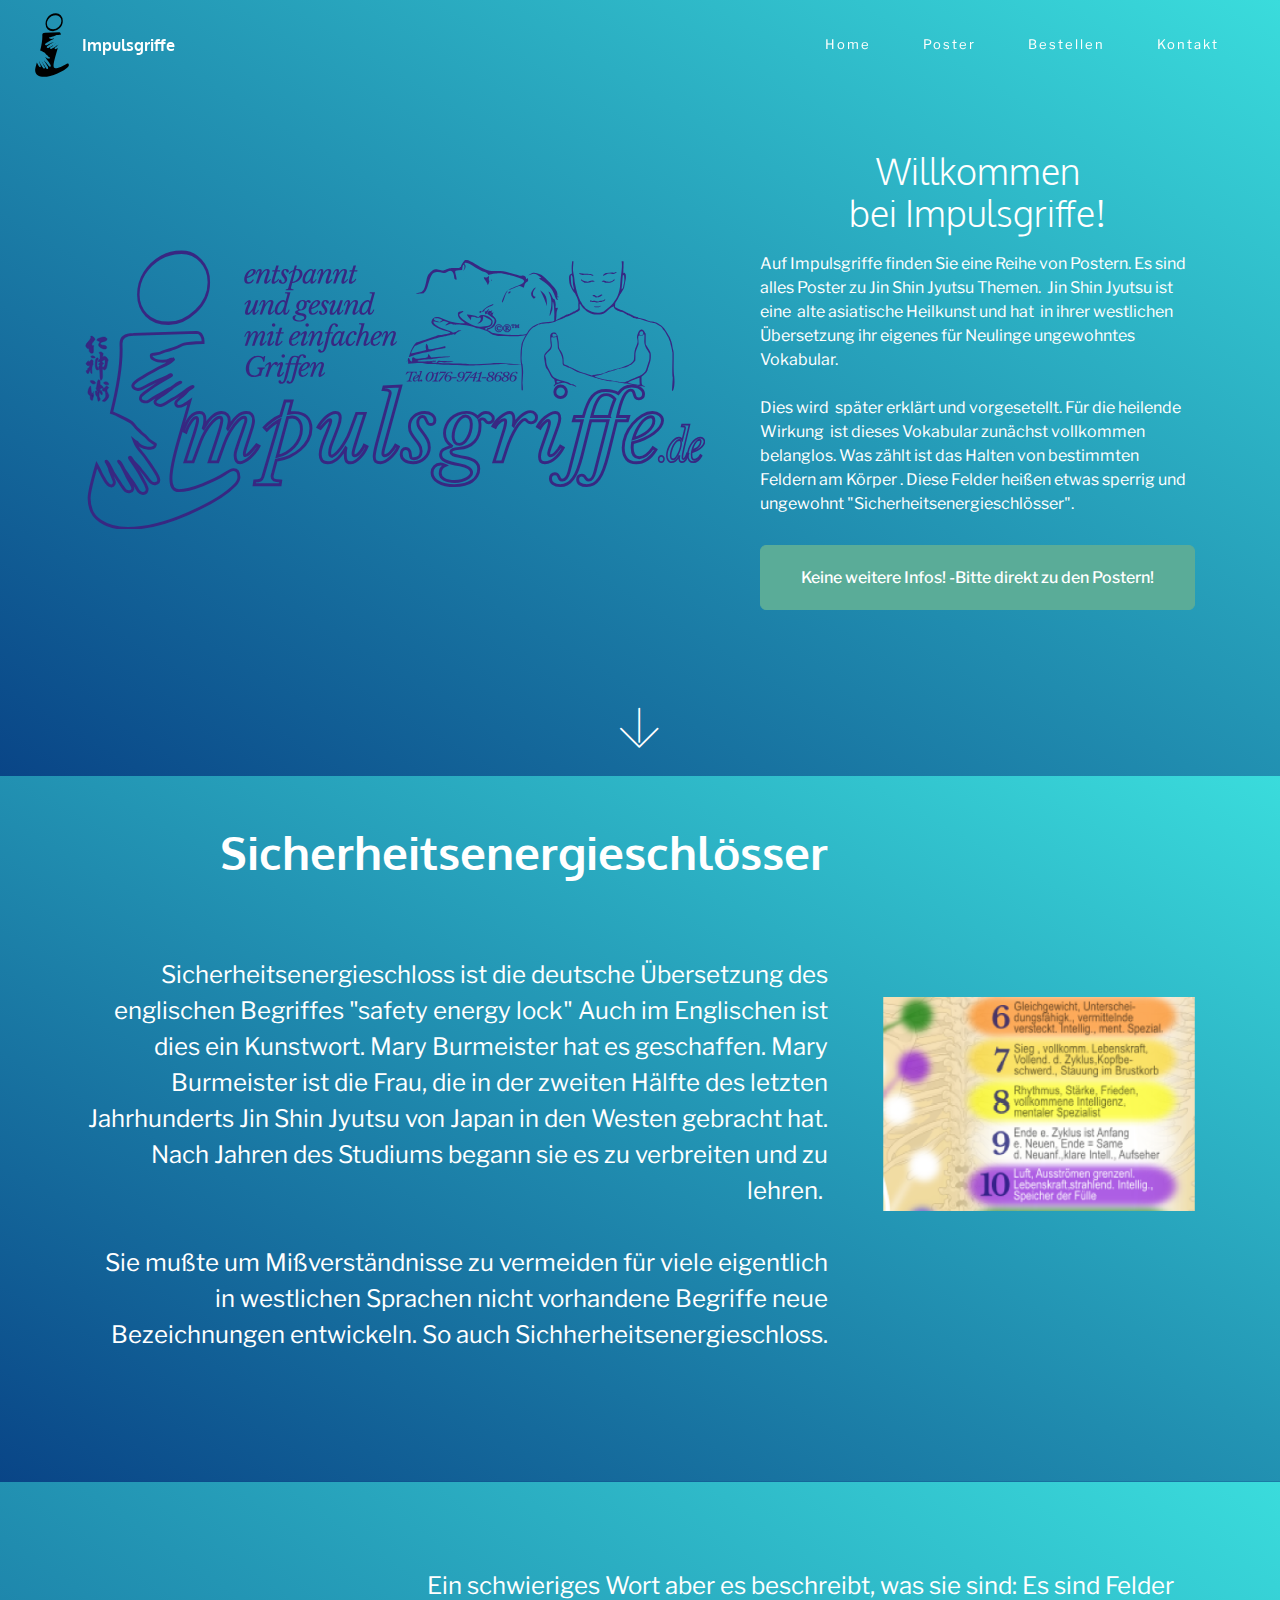
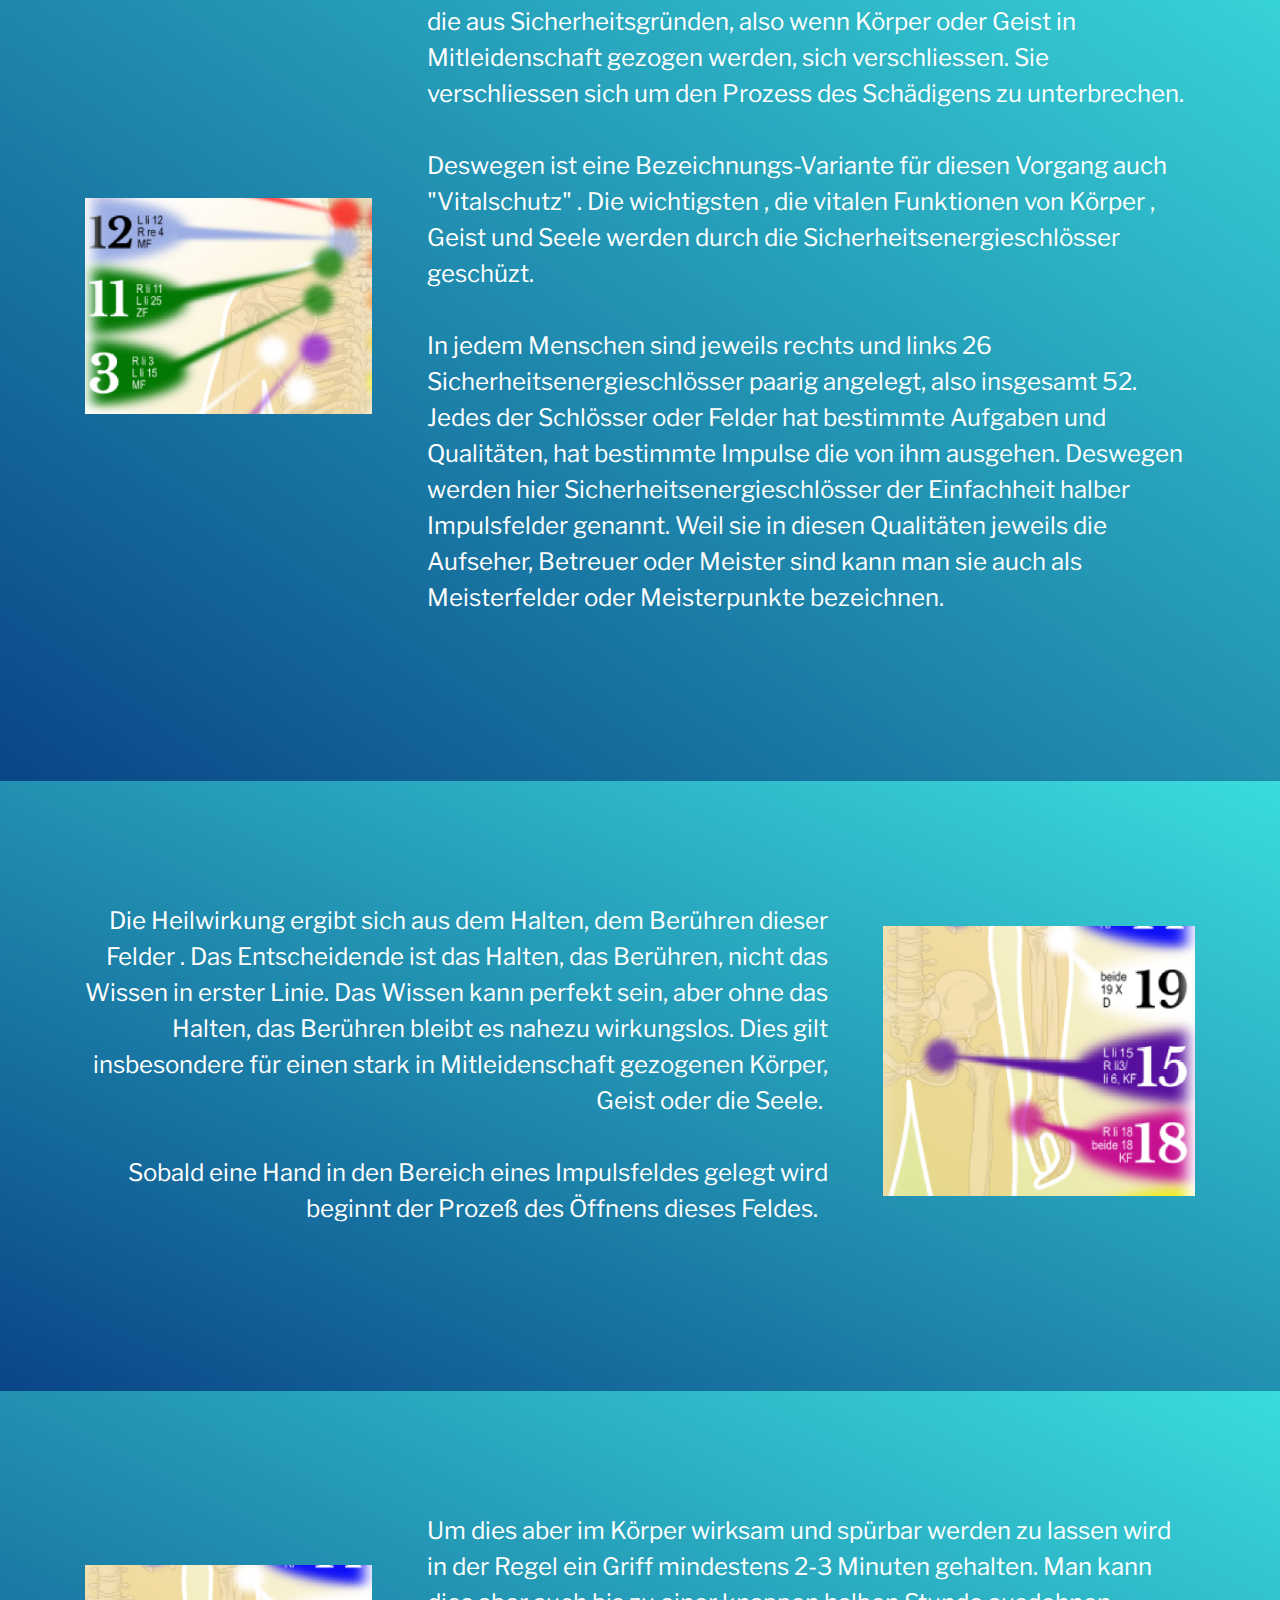
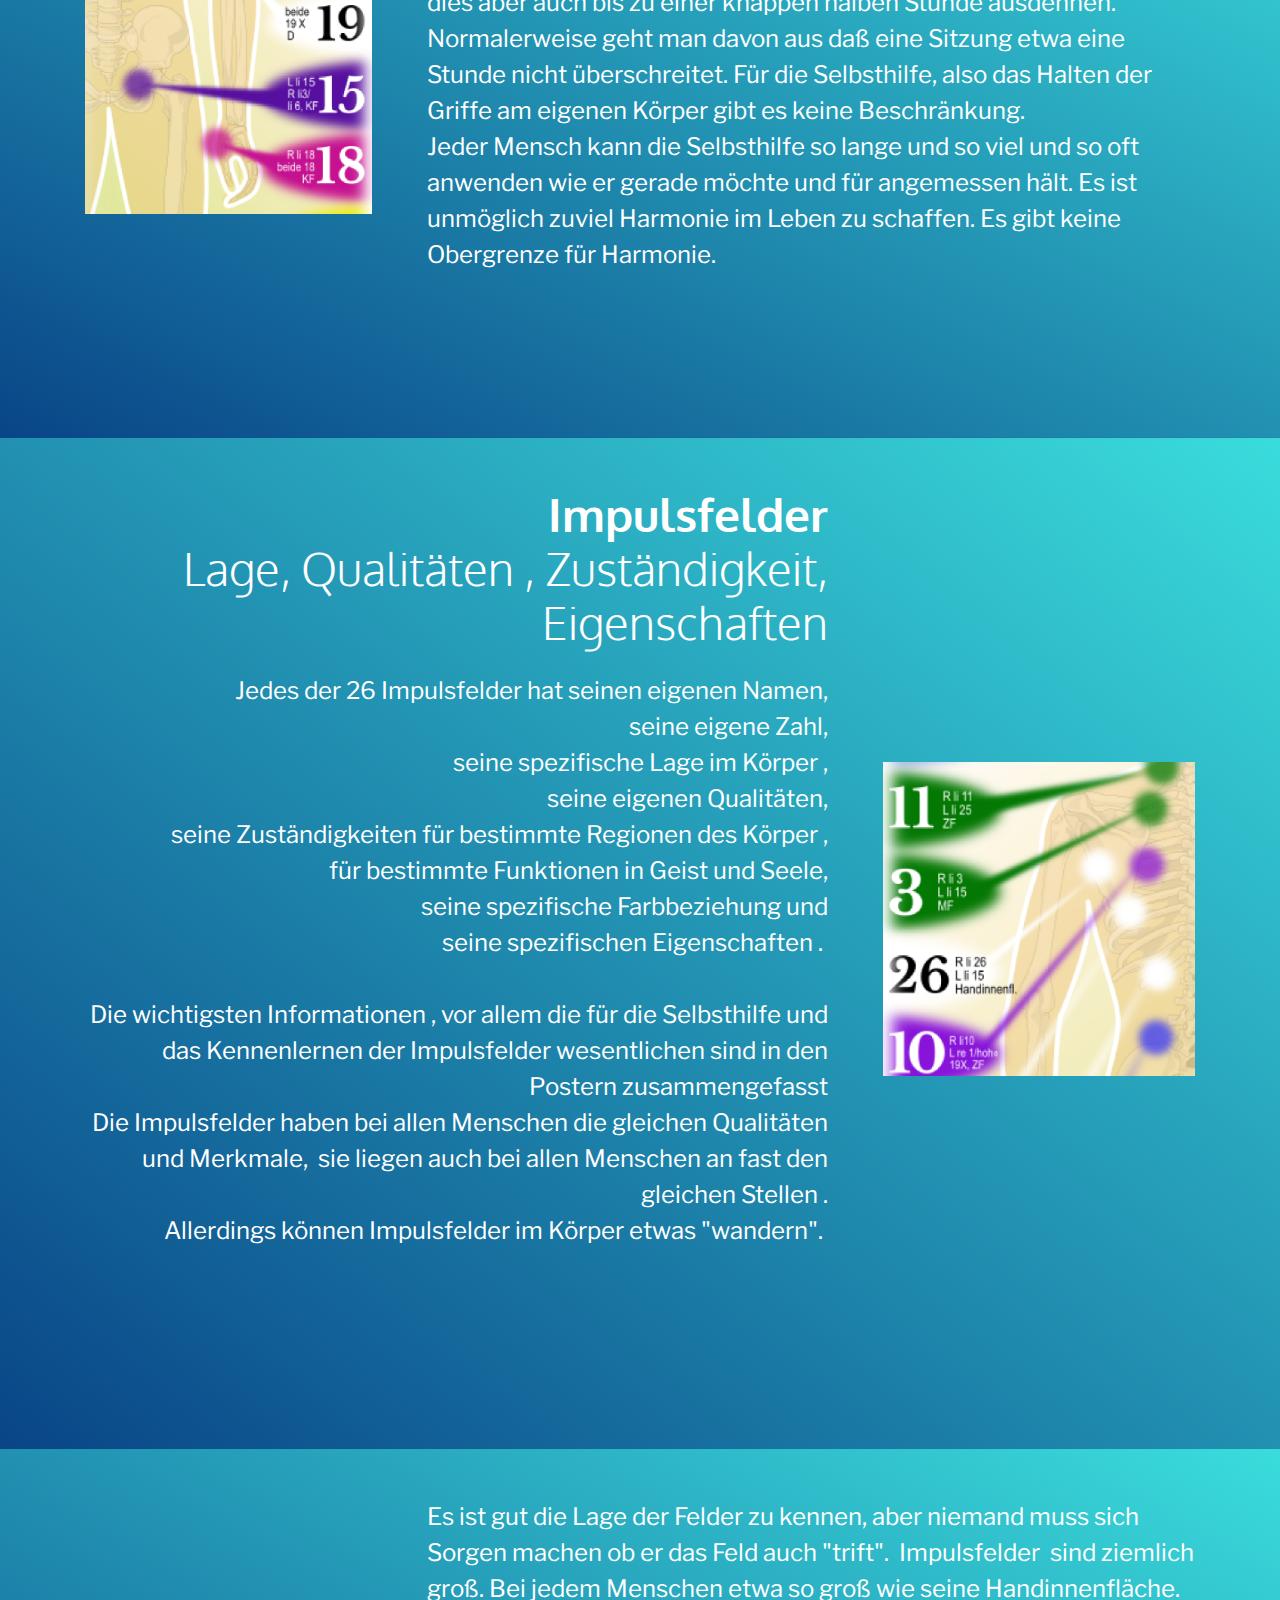
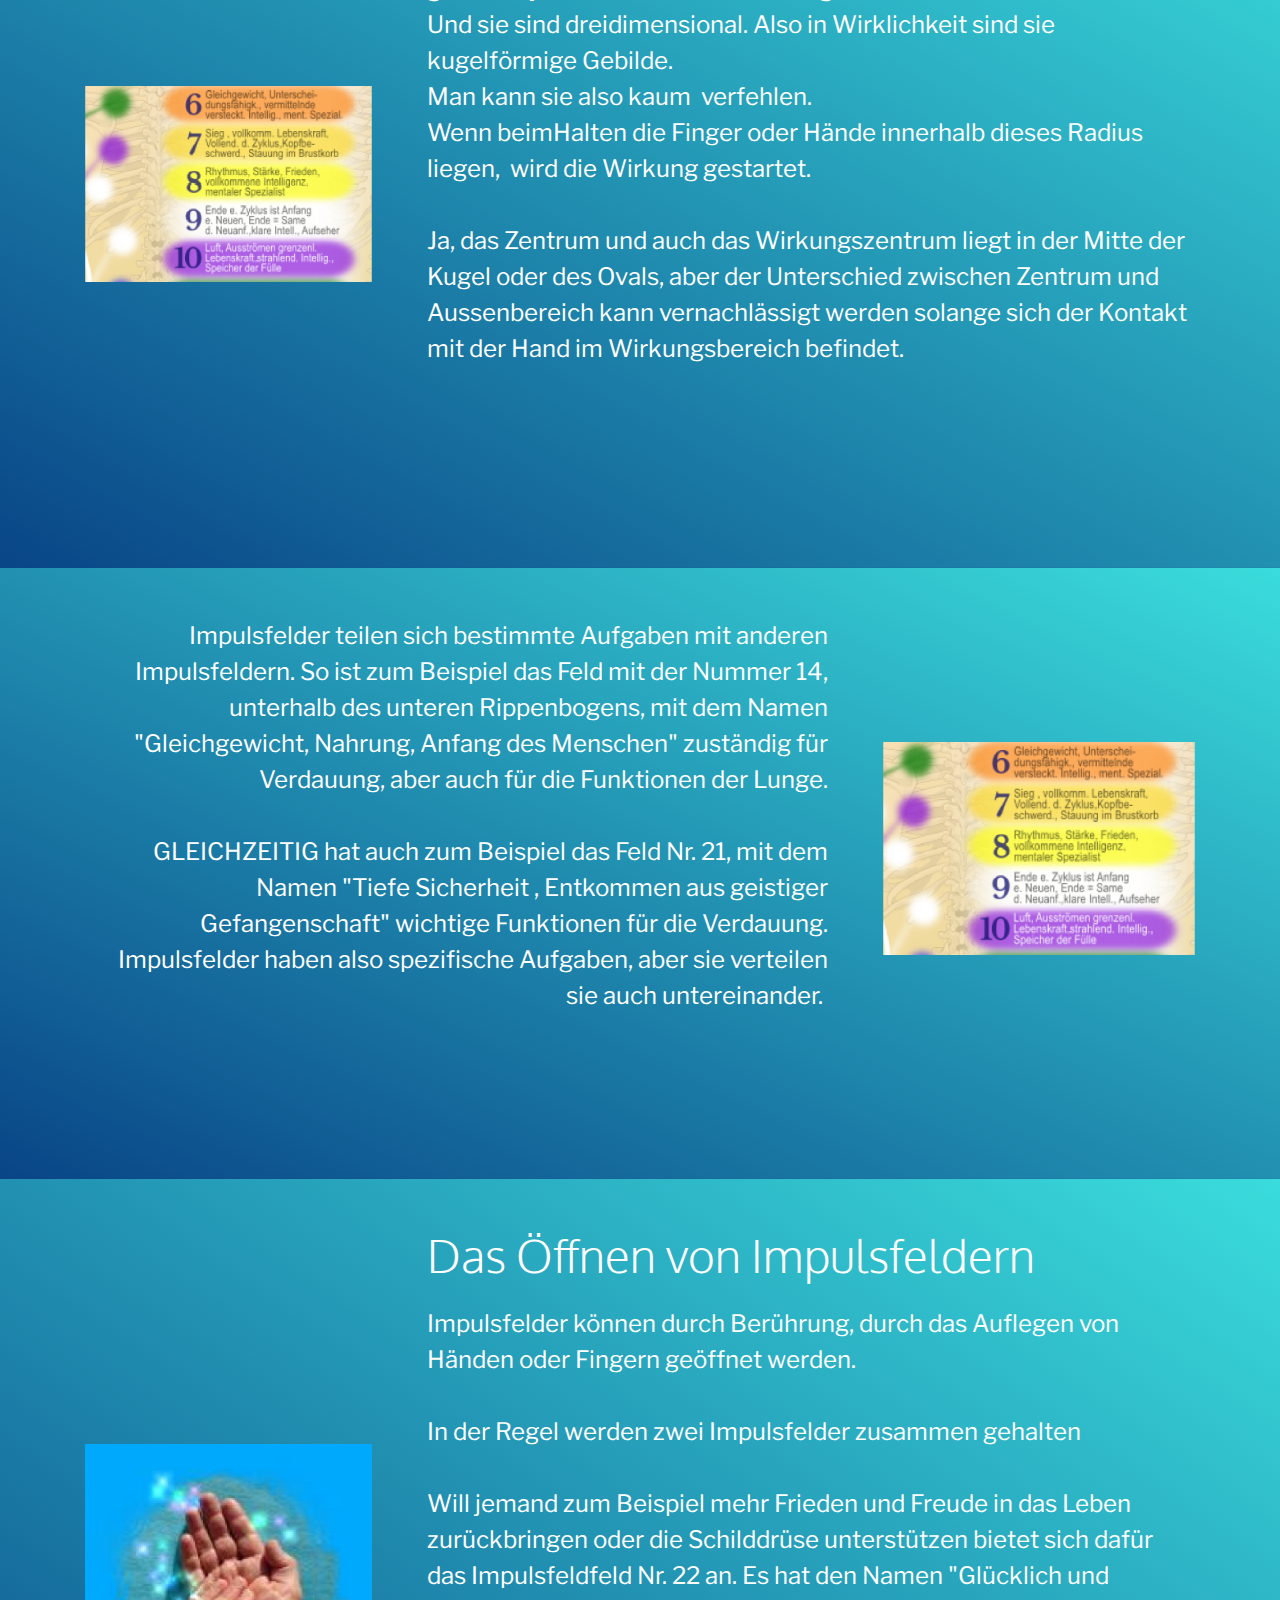
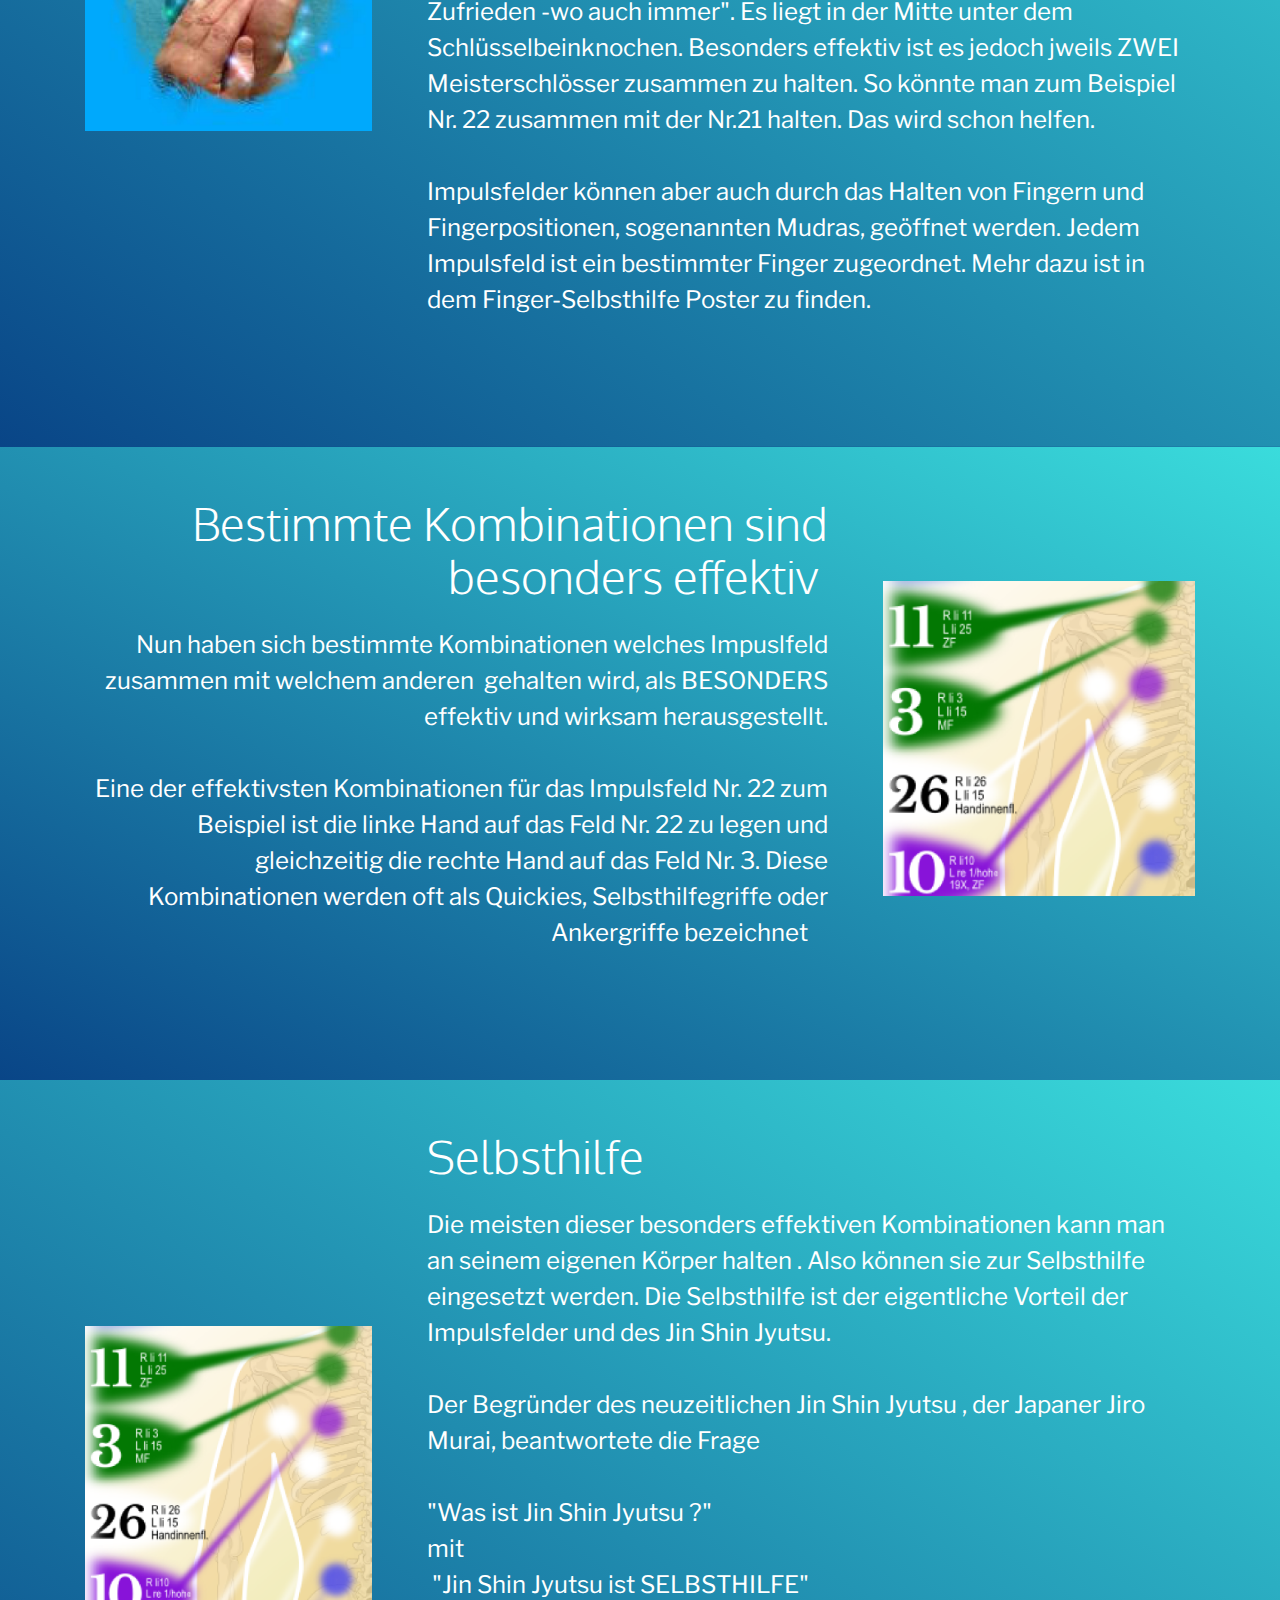
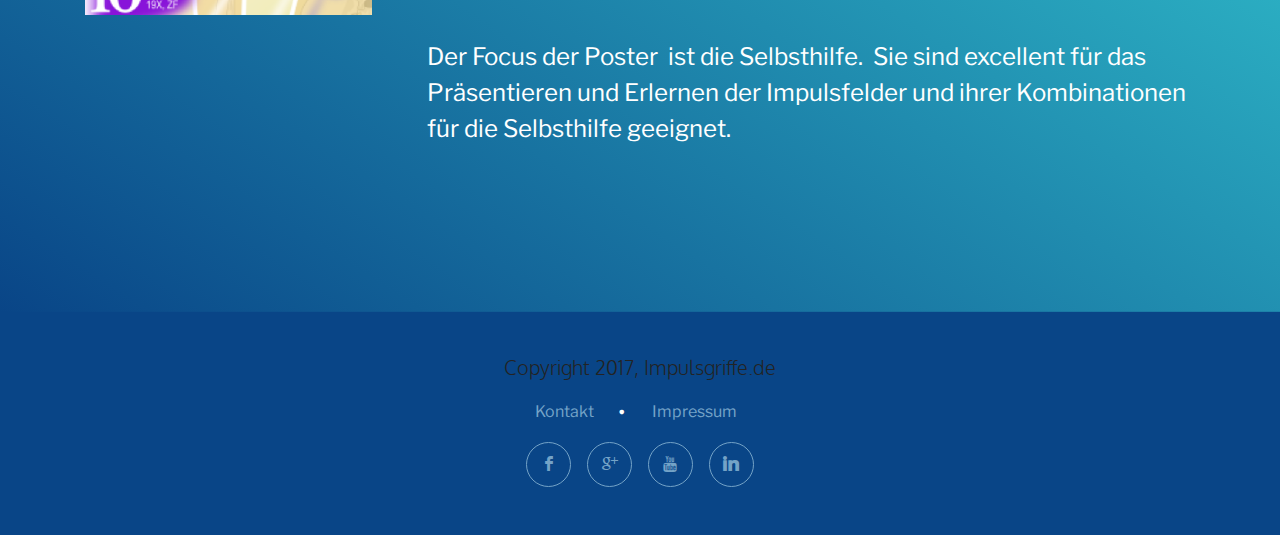
==== commit 41344555: "create github pages" ====
--- a/index.html
+++ b/index.html
@@ -123,7 +123,7 @@
 
                         </div>
                         <div class="mbr-table-cell mbr-valign-top col-md-7 image-size" style="width: 30%;">
-                            <div class="mbr-figure"><img src="assets/images/20-21-kopfobenlinks-1400x1087.png"></div>
+                            <div class="mbr-figure"><img src="assets/images/6-bis-10-zahlen-texte-1400x958.png"></div>
                         </div>
 
                     </div>
@@ -273,17 +273,17 @@
 
                         <div class="mbr-table-cell mbr-right-padding-md-up col-md-5 text-xs-center text-md-right">
 
-                            <h3 class="mbr-section-title display-2"><strong>Impulsfelder</strong><div><em>Lage, Qualitäten , Zuständigkeit, Eigenschaften</em></div></h3>
-
-                            <div class="mbr-section-text">
-                                <p>Jedes der 26 Impulsfelder hat seinen eigenen Namen,  seine eigene Zahl,  seine spezifische Lage im Körper ,  seine eigenen Qualitäten,  seine Zuständigkeiten für bestimmte Regionen  des Körper , für bestimmte Funktionen in Geist und Seele, seine spezifische Farbbeziehung  und seine spezifischen Eigenschaften .&nbsp;<br><br>Diese sind im wesentlichen  für alle Menschen gleich . <br><br>Allerdings können Impulsfelder  im Körper  etwas "wandern".&nbsp;<br><br></p>
+                            <h3 class="mbr-section-title display-2"><strong>Impulsfelder</strong><div>Lage, Qualitäten , Zuständigkeit, Eigenschaften</div></h3>
+
+                            <div class="mbr-section-text">
+                                <p>Jedes der 26 Impulsfelder hat seinen eigenen Namen, <br> seine eigene Zahl, <br> seine spezifische Lage im Körper , <br> seine eigenen Qualitäten, <br> seine Zuständigkeiten für bestimmte Regionen  des Körper , <br>für bestimmte Funktionen in Geist und Seele, <br>seine spezifische Farbbeziehung  und <br>seine spezifischen Eigenschaften .&nbsp;<br><br>Die wichtigsten Informationen , vor allem die für die Selbsthilfe und das Kennenlernen der Impulsfelder wesentlichen sind in den Postern zusammengefasst<br>Die Impulsfelder haben bei allen Menschen die gleichen Qualitäten und Merkmale, &nbsp;sie liegen auch bei allen Menschen an fast den gleichen Stellen .<br>Allerdings können Impulsfelder  im Körper  etwas "wandern".&nbsp;<br><br><br></p>
                             </div>
 
                             
 
                         </div>
                         <div class="mbr-table-cell mbr-valign-top col-md-7 image-size" style="width: 30%;">
-                            <div class="mbr-figure"><img src="assets/images/zeigefinger-ob-re-thumbraw-1400x1400.jpg"></div>
+                            <div class="mbr-figure"><img src="assets/images/nur-schloesser-imit-26-1400x1411.png"></div>
                         </div>
 
                     </div>
@@ -309,7 +309,7 @@
                     <div class="mbr-table-md-up">
                         
                         <div class="mbr-table-cell mbr-right-padding-md-up mbr-valign-top col-md-7 image-size" style="width: 30%;">
-                            <div class="mbr-figure"><img src="assets/images/20-21-kopfobenlinks-1400x1087.png"></div>
+                            <div class="mbr-figure"><img src="assets/images/6-bis-10-zahlen-texte-1400x958.png"></div>
                         </div>
                         <div class="mbr-table-cell col-md-5 text-xs-center text-md-left">
 
@@ -363,7 +363,7 @@
 
                         </div>
                         <div class="mbr-table-cell mbr-valign-top col-md-7 image-size" style="width: 30%;">
-                            <div class="mbr-figure"><img src="assets/images/20-21-kopfobenlinks-1400x1087.png"></div>
+                            <div class="mbr-figure"><img src="assets/images/6-bis-10-zahlen-texte-1400x958.png"></div>
                         </div>
 
                     </div>
@@ -396,7 +396,7 @@
                             <h3 class="mbr-section-title display-2">Das Öffnen von Impulsfeldern</h3>
 
                             <div class="mbr-section-text">
-                                <p>Impulsfelder können durch Berührung, durch das Auflegen von Händen oder Fingern geöffnet werden.<br><br>In der Regel werden zwei Impulsfelder zusammen gehalten<br><br>Will jemand zum Beispiel mehr Frieden und Freude in das Leben zurückbringen oder die Schilddrüse unterstützen bietet sich dafür das Impulsfeldfeld Nr. 22 an. Es hat den Namen "Glücklich und Zufrieden -wo auch immer". Es liegt in der Mitte unter dem Schlüsselbeinknochen. Besonders effektiv ist es jedoch jweils ZWEI Meisterschlösser zusammen zu halten. So könnte man zum Beispiel Nr. 22 zusammen mit der Nr.21 halten. Das wird schon helfen. &nbsp;<br></p>
+                                <p>Impulsfelder können durch Berührung, durch das Auflegen von Händen oder Fingern geöffnet werden.<br><br>In der Regel werden zwei Impulsfelder zusammen gehalten<br><br>Will jemand zum Beispiel mehr Frieden und Freude in das Leben zurückbringen oder die Schilddrüse unterstützen bietet sich dafür das Impulsfeldfeld Nr. 22 an. Es hat den Namen "Glücklich und Zufrieden -wo auch immer". Es liegt in der Mitte unter dem Schlüsselbeinknochen. Besonders effektiv ist es jedoch jweils ZWEI Meisterschlösser zusammen zu halten. So könnte man zum Beispiel Nr. 22 zusammen mit der Nr.21 halten. Das wird schon helfen. <br><br>Impulsfelder können aber auch durch das Halten von Fingern und Fingerpositionen, sogenannten Mudras, geöffnet werden. Jedem Impulsfeld ist ein bestimmter Finger zugeordnet. Mehr dazu ist in dem Finger-Selbsthilfe Poster zu finden.&nbsp;<br></p>
                             </div>
 
                             
@@ -436,14 +436,14 @@
                             <h3 class="mbr-section-title display-2">Bestimmte Kombinationen sind besonders effektiv&nbsp;</h3>
 
                             <div class="mbr-section-text">
-                                <p>Nun haben sich  bestimmte Kombinationen als BESONDERS effektiv und wirksam herausgestellt. Eine der effektivsten Kombinationen für das Impulsfeld Nr. 22 zum Beispiel ist die linke Hand auf das Feld Nr. 22 zu legen und gleichzeitig die rechte Hand auf das Feld Nr. 3. Diese Kombinationen werden oft als Quickies, Selbsthilfegriffe oder Ankergriffe bezeichnet &nbsp; &nbsp;<br></p>
+                                <p>Nun haben sich  bestimmte Kombinationen welches Impuslfeld zusammen mit welchem anderen &nbsp;gehalten wird, als BESONDERS effektiv und wirksam herausgestellt.<br> <br>Eine der effektivsten Kombinationen für das Impulsfeld Nr. 22 zum Beispiel ist die linke Hand auf das Feld Nr. 22 zu legen und gleichzeitig die rechte Hand auf das Feld Nr. 3. Diese Kombinationen werden oft als Quickies, Selbsthilfegriffe oder Ankergriffe bezeichnet &nbsp; &nbsp;<br></p>
                             </div>
 
                             
 
                         </div>
                         <div class="mbr-table-cell mbr-valign-top col-md-7 image-size" style="width: 30%;">
-                            <div class="mbr-figure"><img src="assets/images/zeigefinger-ob-re-thumbraw-1400x1400.jpg"></div>
+                            <div class="mbr-figure"><img src="assets/images/nur-schloesser-imit-26-1400x1411.png"></div>
                         </div>
 
                     </div>
@@ -469,7 +469,7 @@
                     <div class="mbr-table-md-up">
                         
                         <div class="mbr-table-cell mbr-right-padding-md-up mbr-valign-top col-md-7 image-size" style="width: 30%;">
-                            <div class="mbr-figure"><img src="assets/images/zeigefinger-ob-re-thumbraw-1400x1400.jpg"></div>
+                            <div class="mbr-figure"><img src="assets/images/nur-schloesser-imit-26-1400x1411.png"></div>
                         </div>
                         <div class="mbr-table-cell col-md-5 text-xs-center text-md-left">
 
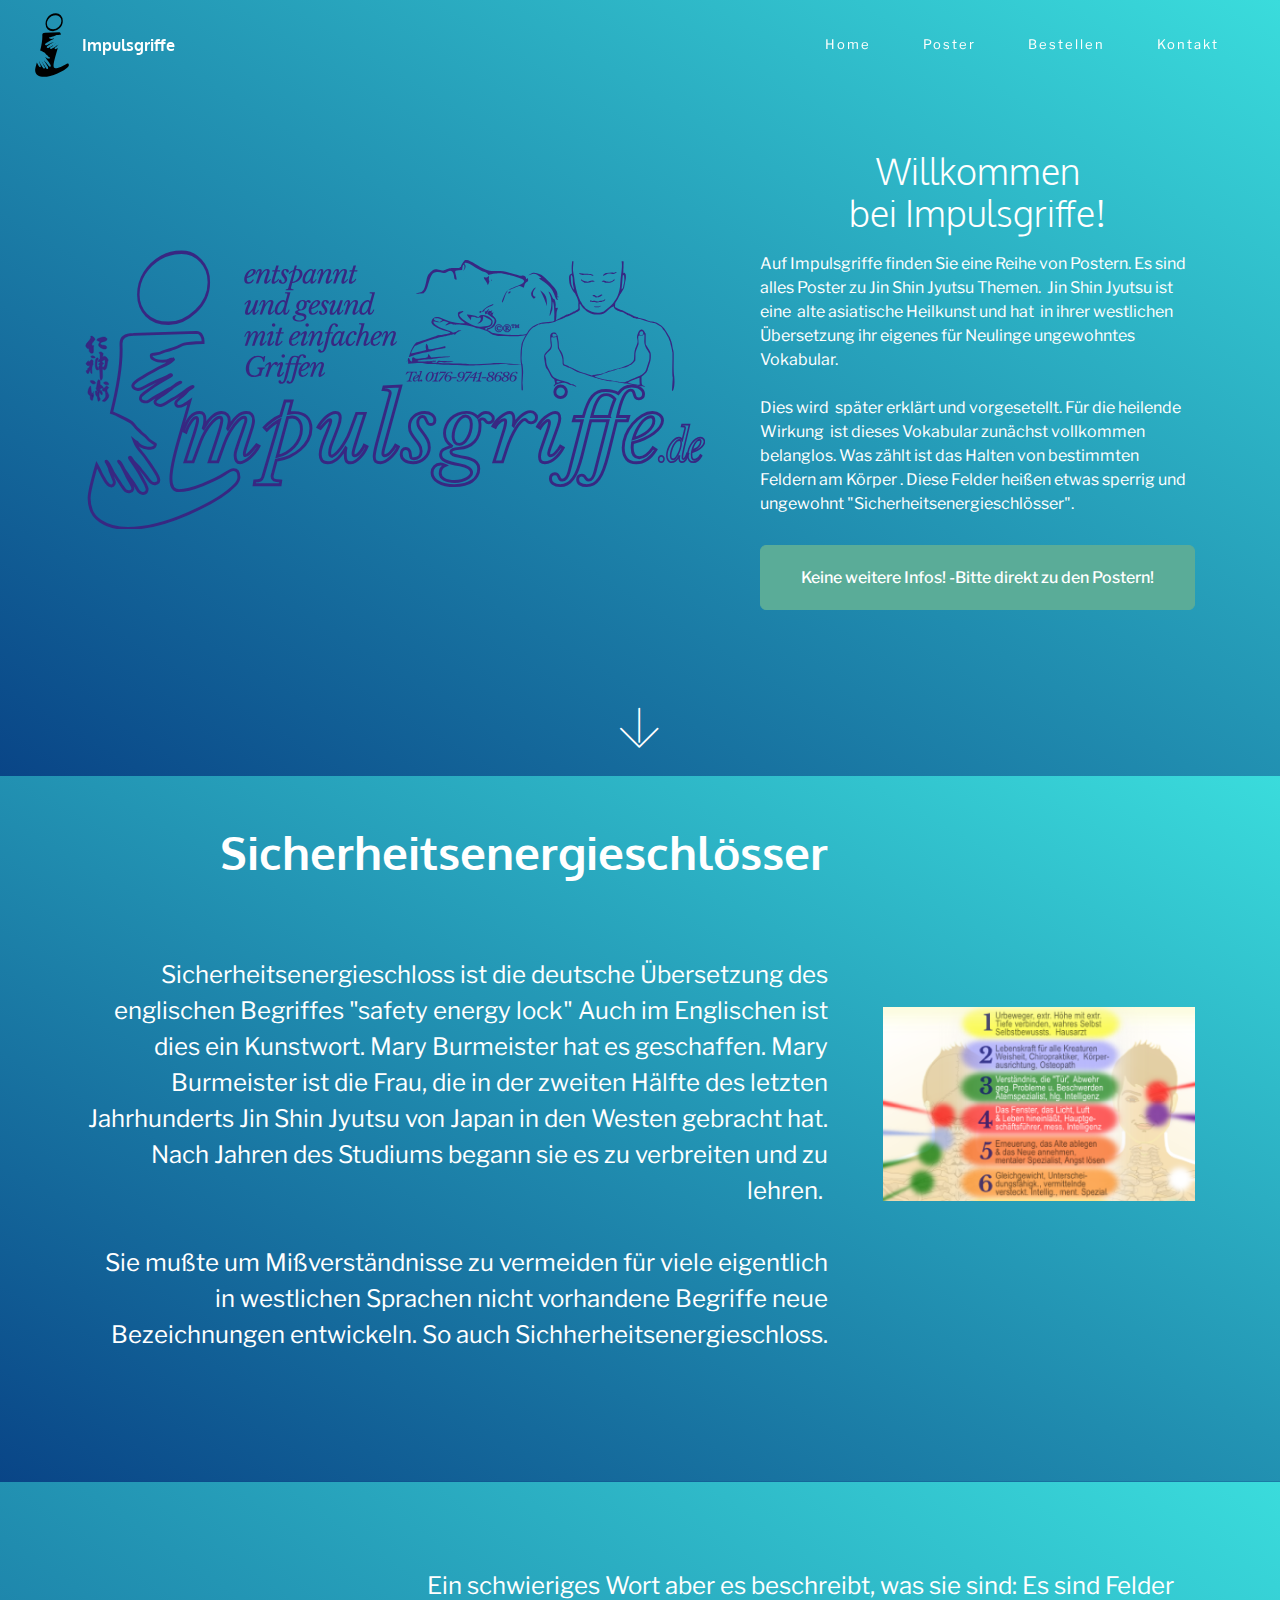
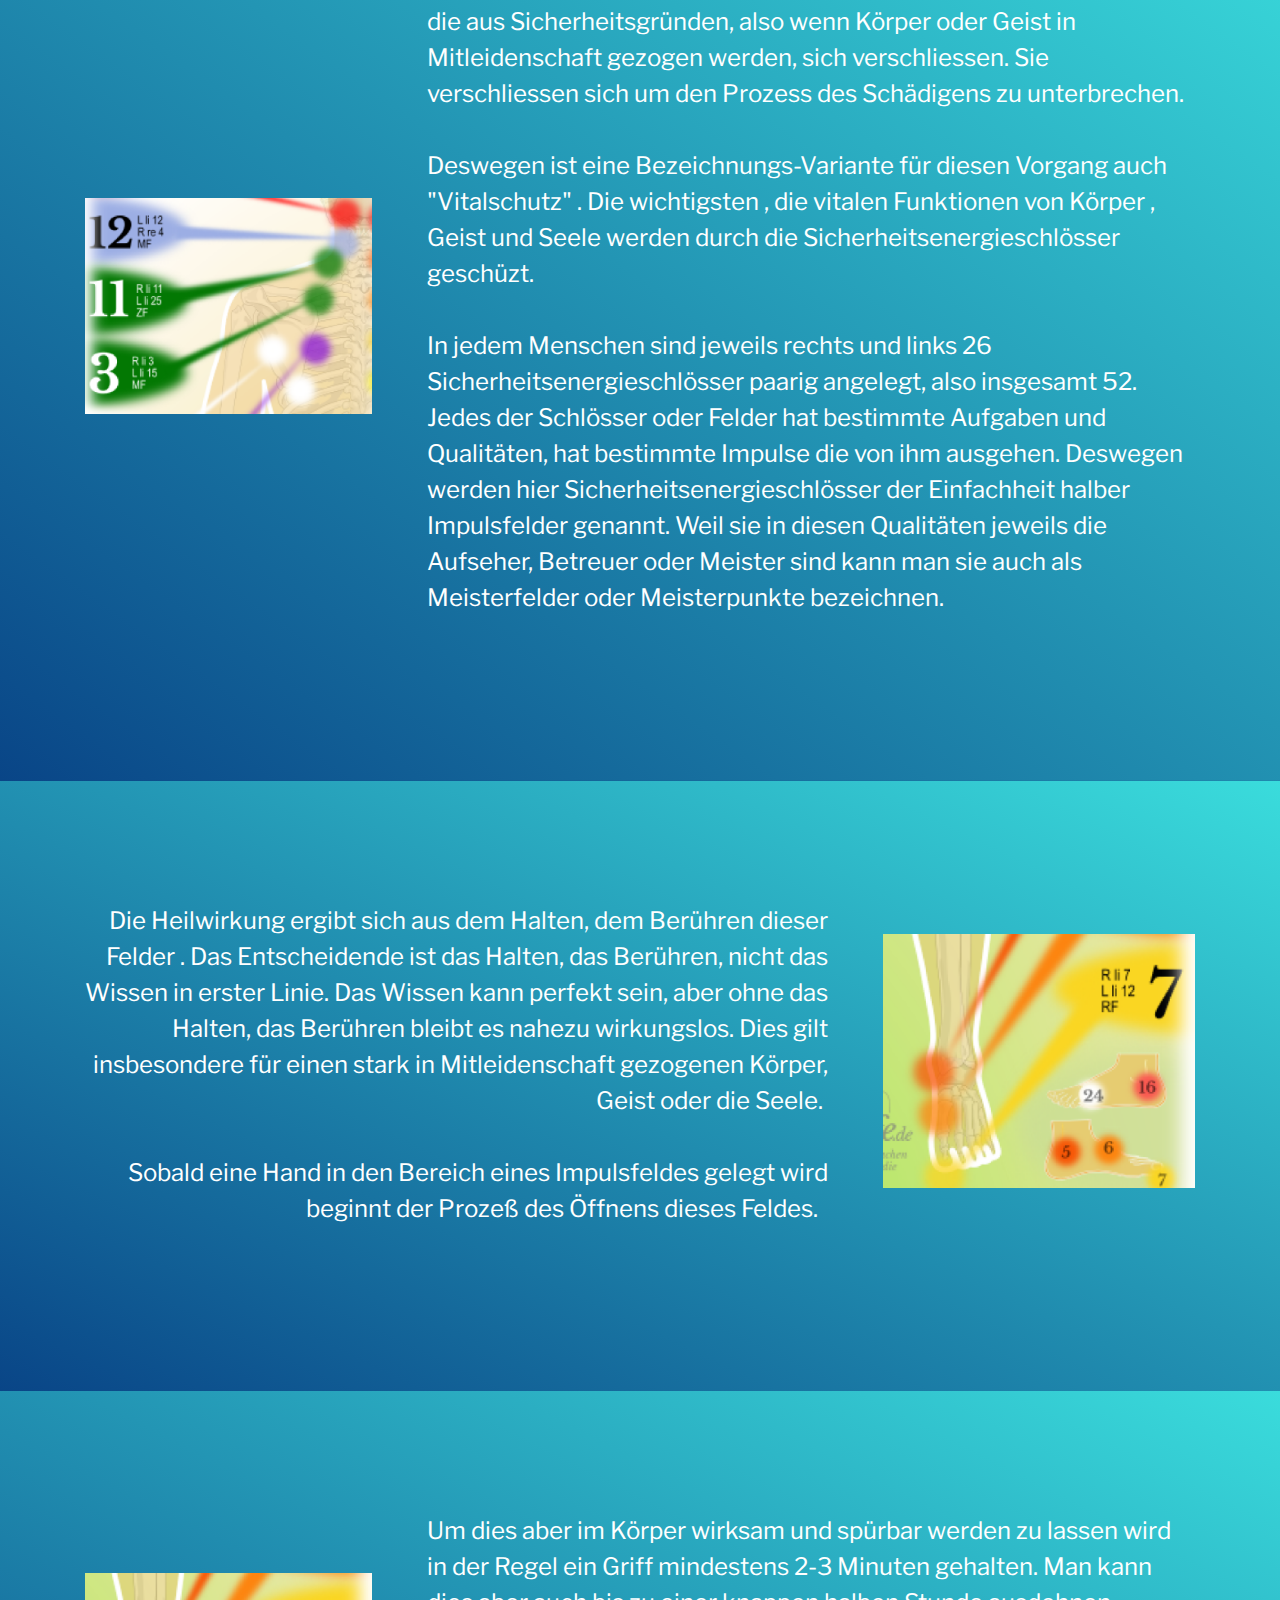
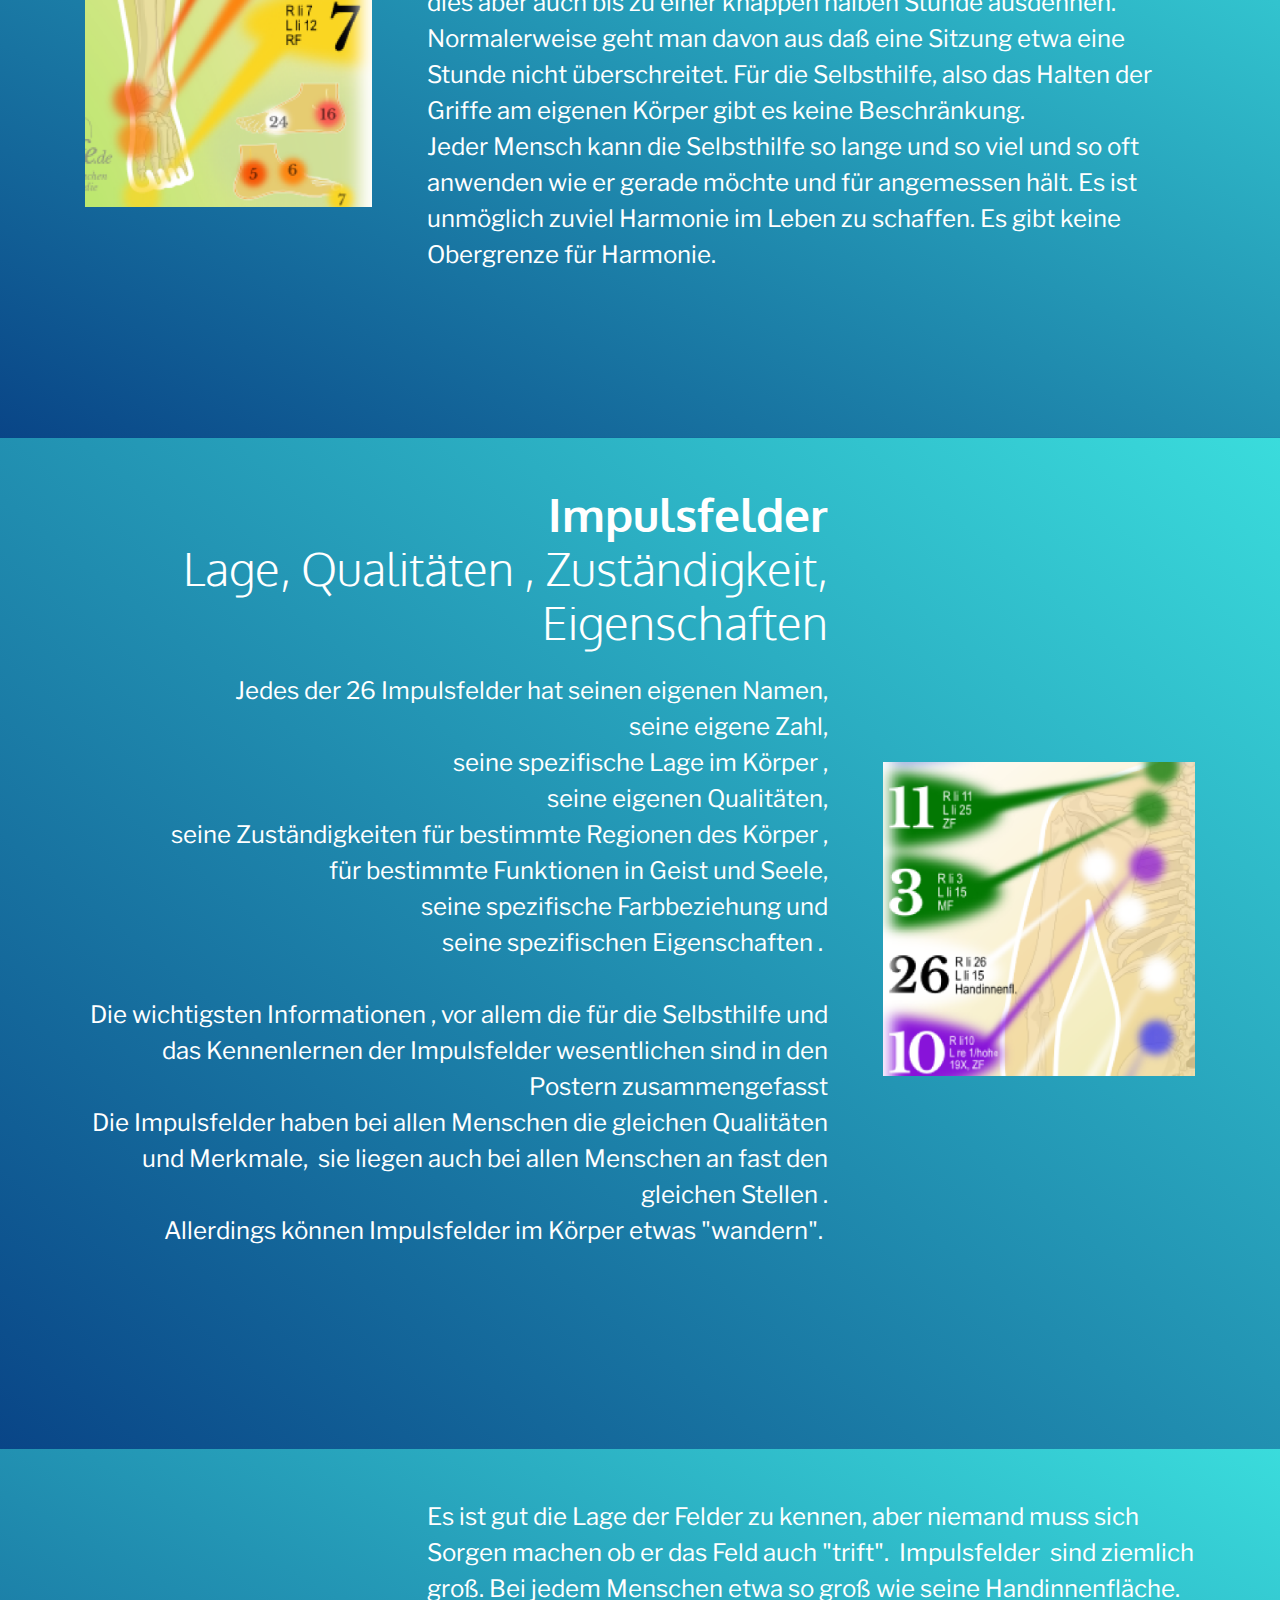
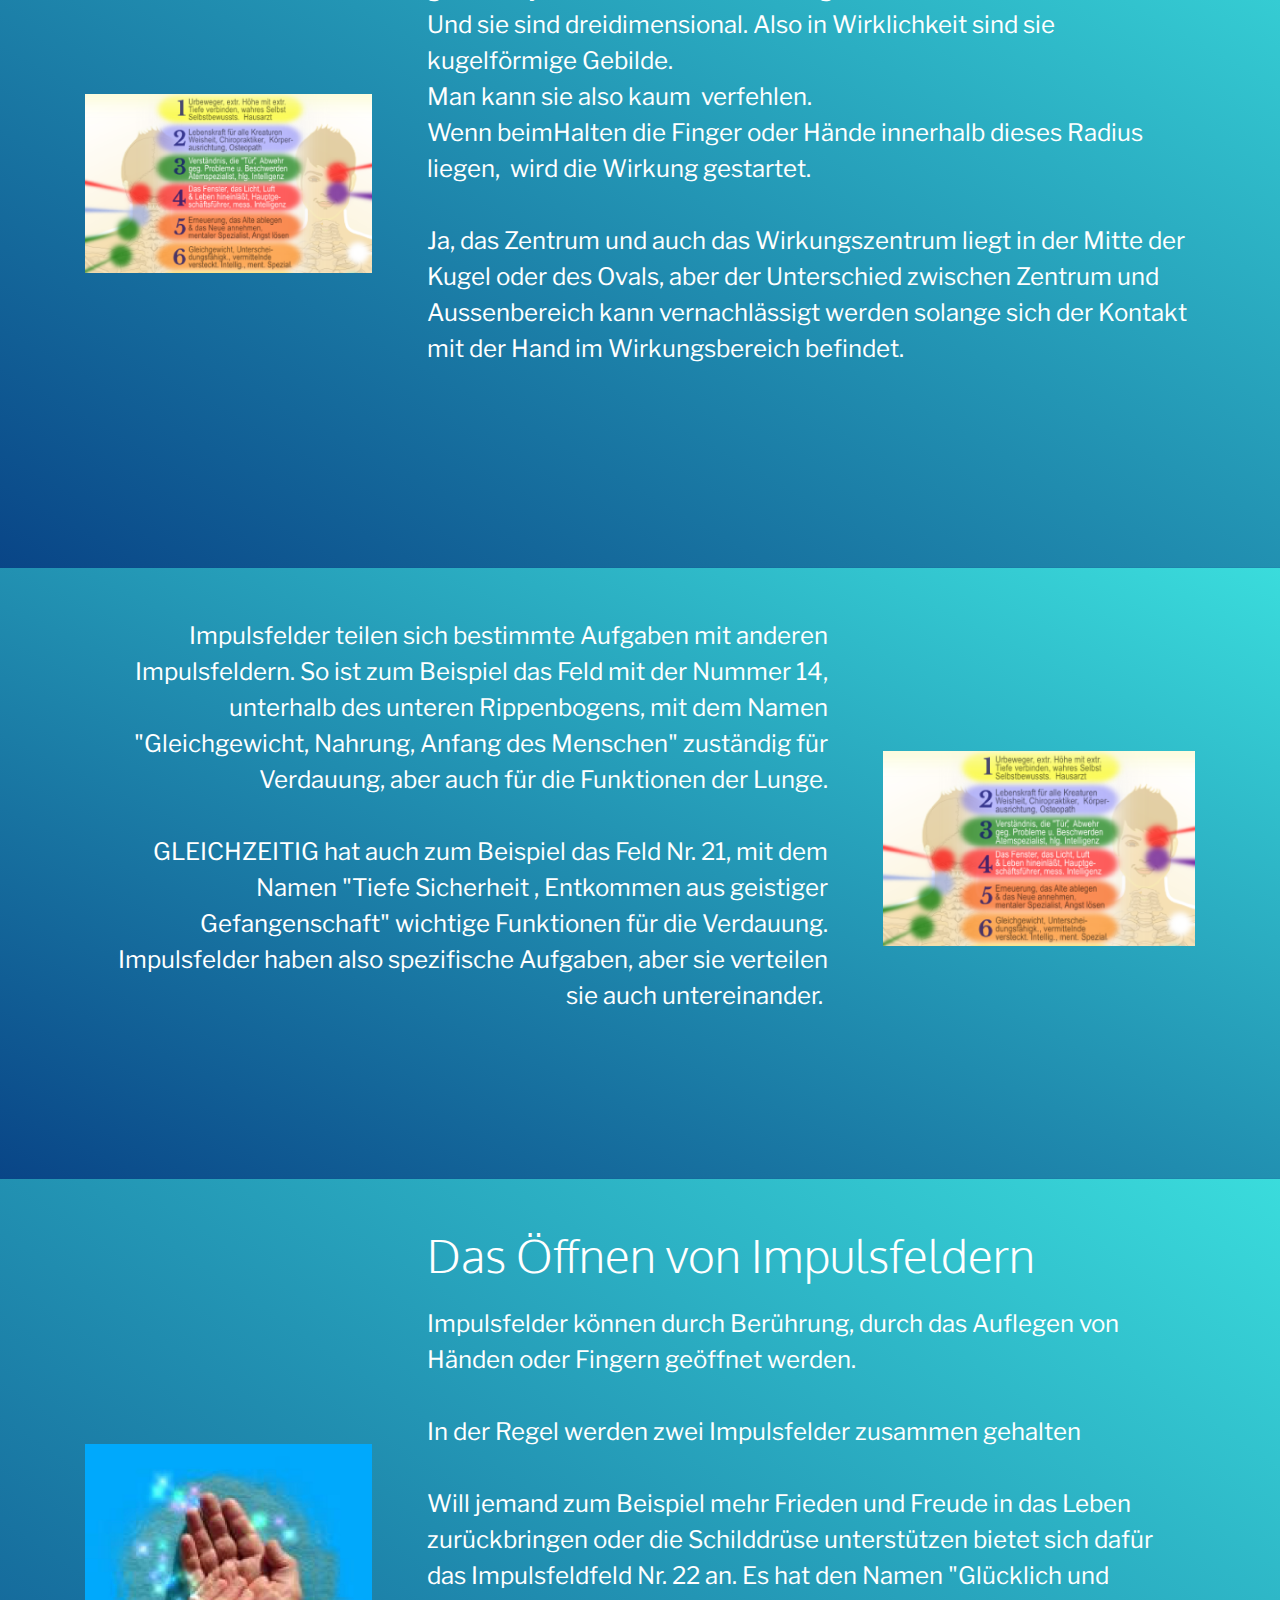
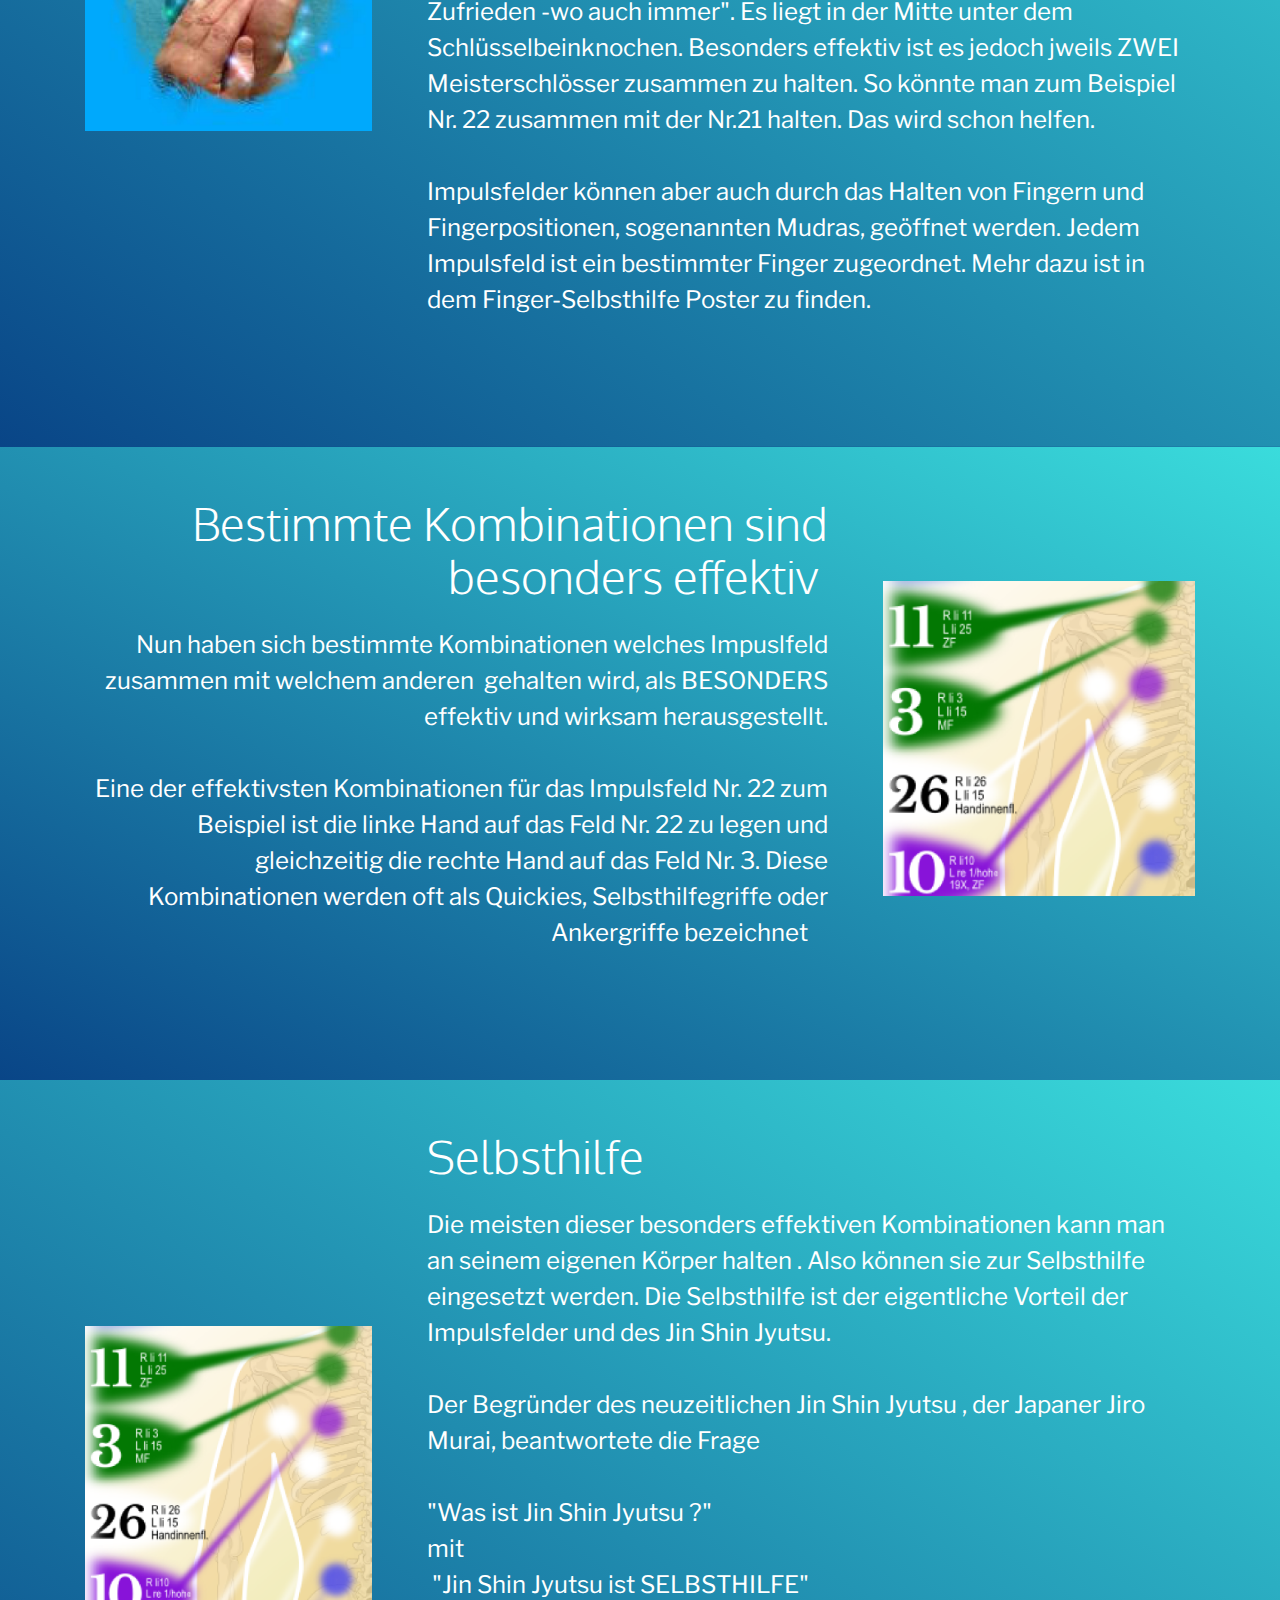
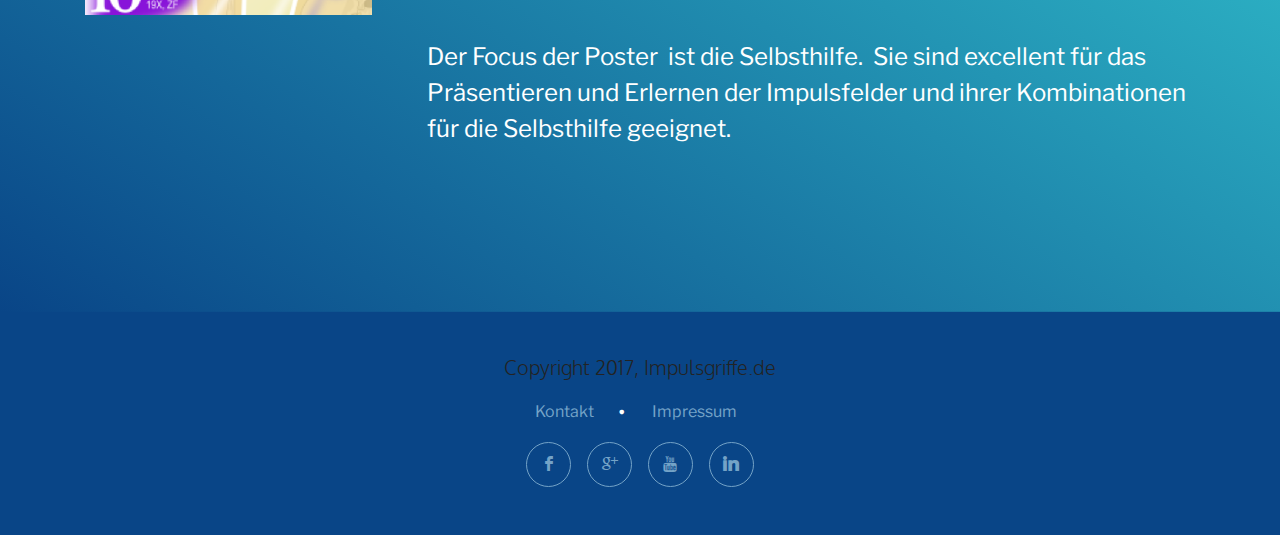
==== commit dd62bd83: "create github pages" ====
--- a/index.html
+++ b/index.html
@@ -123,7 +123,7 @@
 
                         </div>
                         <div class="mbr-table-cell mbr-valign-top col-md-7 image-size" style="width: 30%;">
-                            <div class="mbr-figure"><img src="assets/images/6-bis-10-zahlen-texte-1400x958.png"></div>
+                            <div class="mbr-figure"><img src="assets/images/obenkopf-die-ersten-schlsser-1400x874.png"></div>
                         </div>
 
                     </div>
@@ -203,7 +203,7 @@
 
                         </div>
                         <div class="mbr-table-cell mbr-valign-top col-md-7 image-size" style="width: 30%;">
-                            <div class="mbr-figure"><img src="assets/images/18-19-1400x1214.png"></div>
+                            <div class="mbr-figure"><img src="assets/images/fuesse-6-7-1400x1141.png"></div>
                         </div>
 
                     </div>
@@ -229,7 +229,7 @@
                     <div class="mbr-table-md-up">
                         
                         <div class="mbr-table-cell mbr-right-padding-md-up mbr-valign-top col-md-7 image-size" style="width: 30%;">
-                            <div class="mbr-figure"><img src="assets/images/18-19-1400x1214.png"></div>
+                            <div class="mbr-figure"><img src="assets/images/fuesse-6-7-1400x1141.png"></div>
                         </div>
                         <div class="mbr-table-cell col-md-5 text-xs-center text-md-left">
 
@@ -309,7 +309,7 @@
                     <div class="mbr-table-md-up">
                         
                         <div class="mbr-table-cell mbr-right-padding-md-up mbr-valign-top col-md-7 image-size" style="width: 30%;">
-                            <div class="mbr-figure"><img src="assets/images/6-bis-10-zahlen-texte-1400x958.png"></div>
+                            <div class="mbr-figure"><img src="assets/images/obenkopf-die-ersten-schlsser-1400x874.png"></div>
                         </div>
                         <div class="mbr-table-cell col-md-5 text-xs-center text-md-left">
 
@@ -363,7 +363,7 @@
 
                         </div>
                         <div class="mbr-table-cell mbr-valign-top col-md-7 image-size" style="width: 30%;">
-                            <div class="mbr-figure"><img src="assets/images/6-bis-10-zahlen-texte-1400x958.png"></div>
+                            <div class="mbr-figure"><img src="assets/images/obenkopf-die-ersten-schlsser-1400x874.png"></div>
                         </div>
 
                     </div>
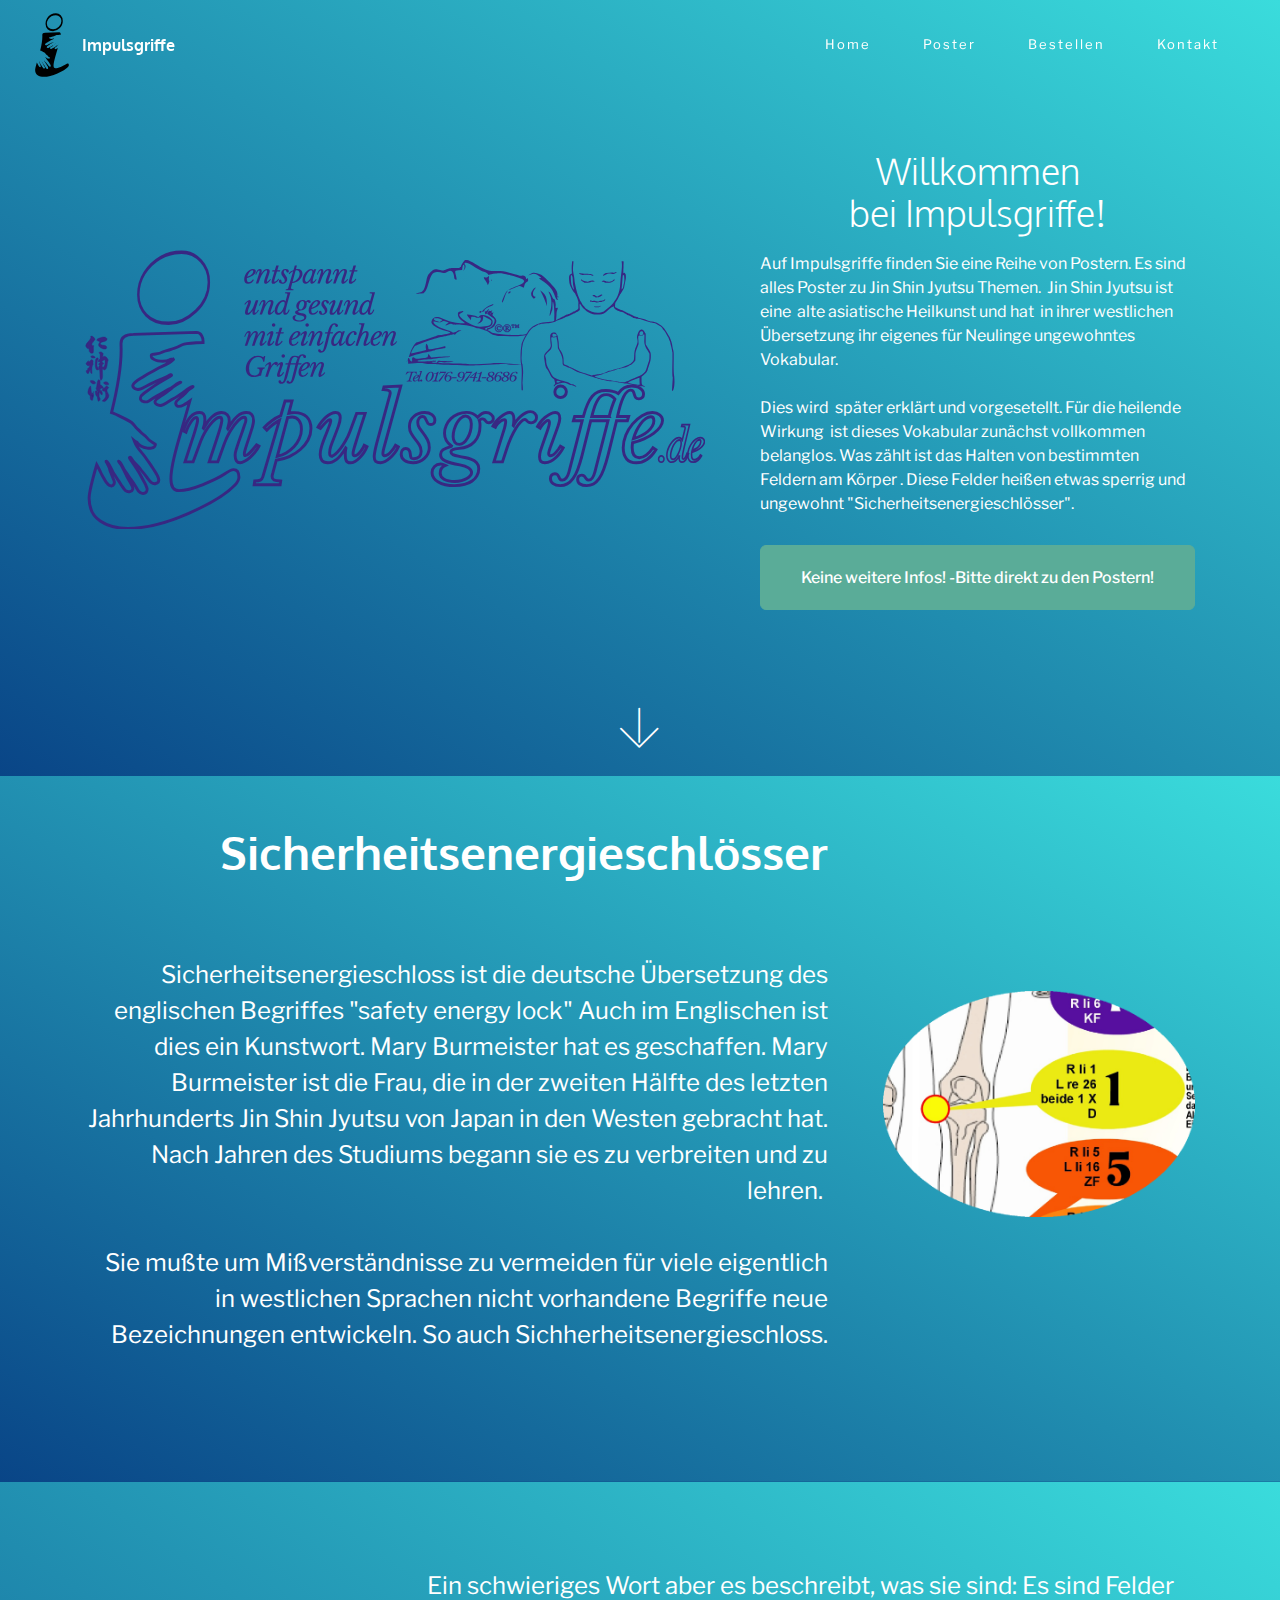
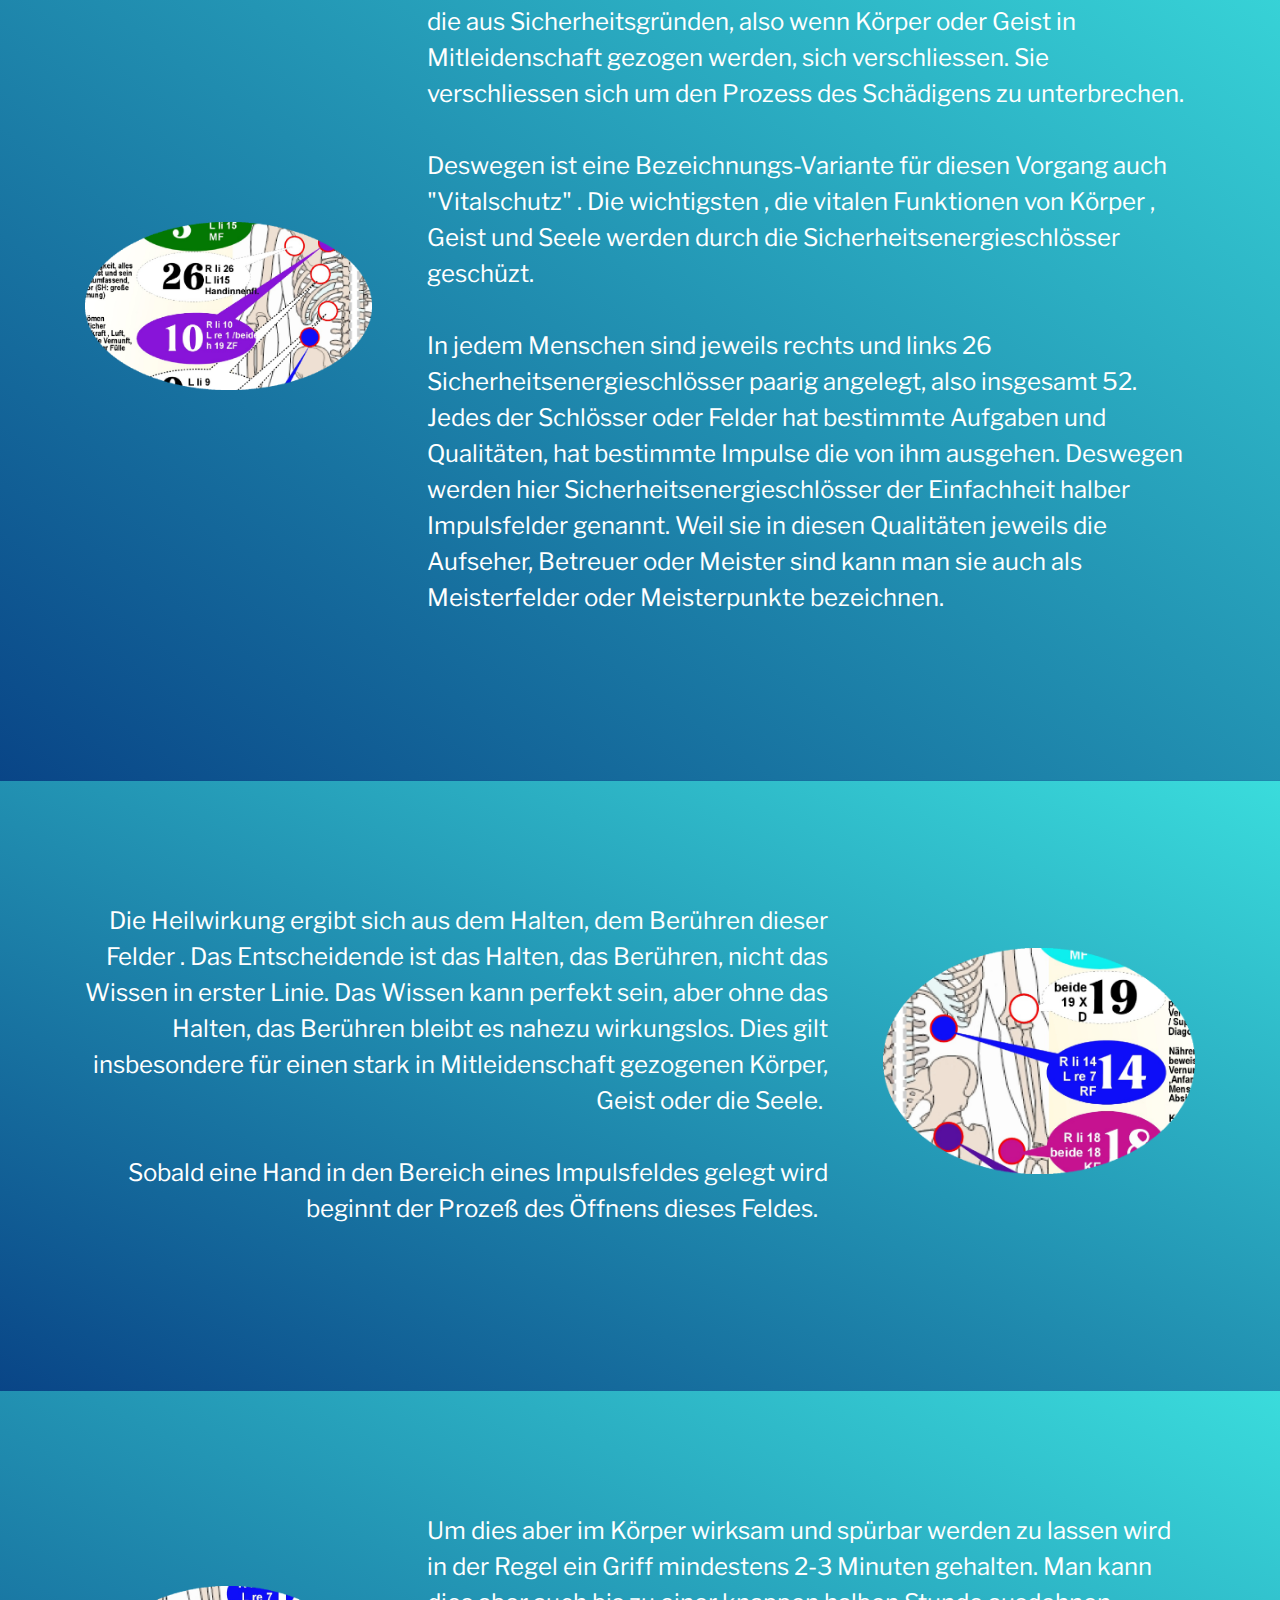
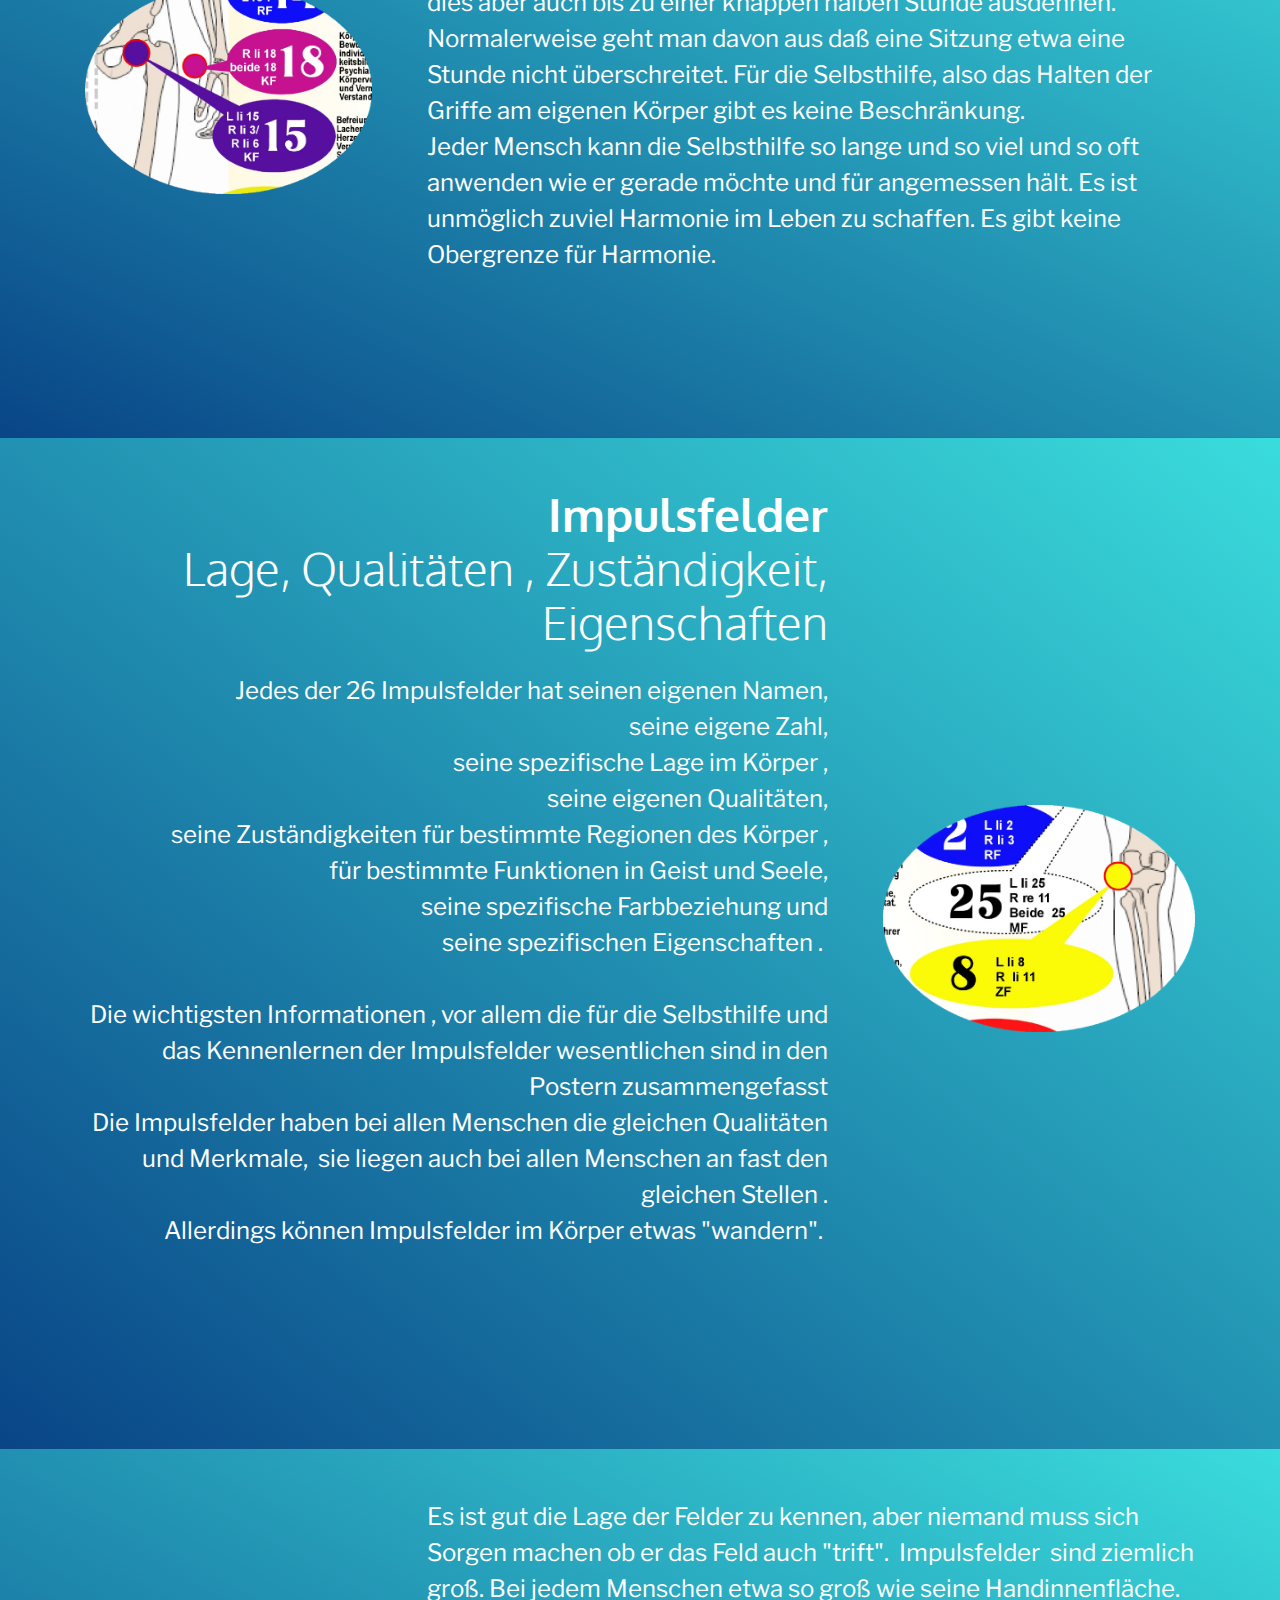
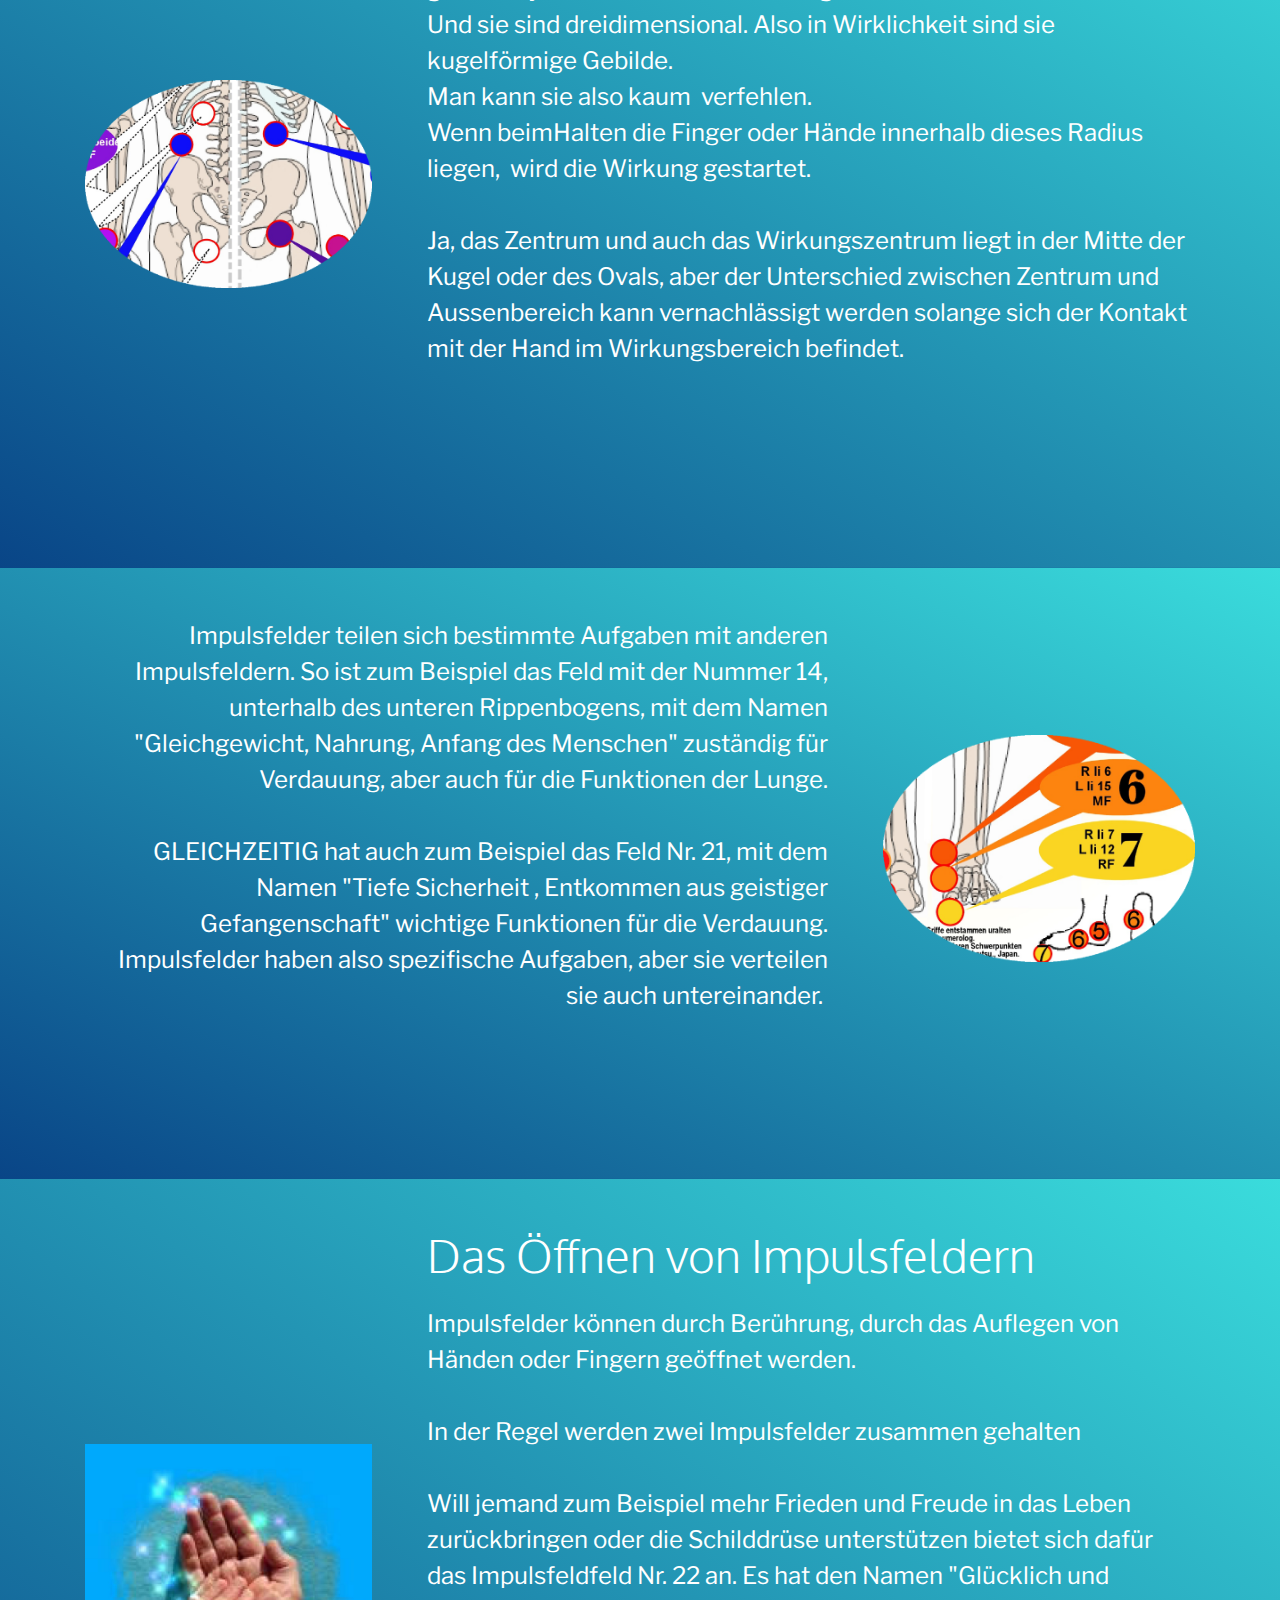
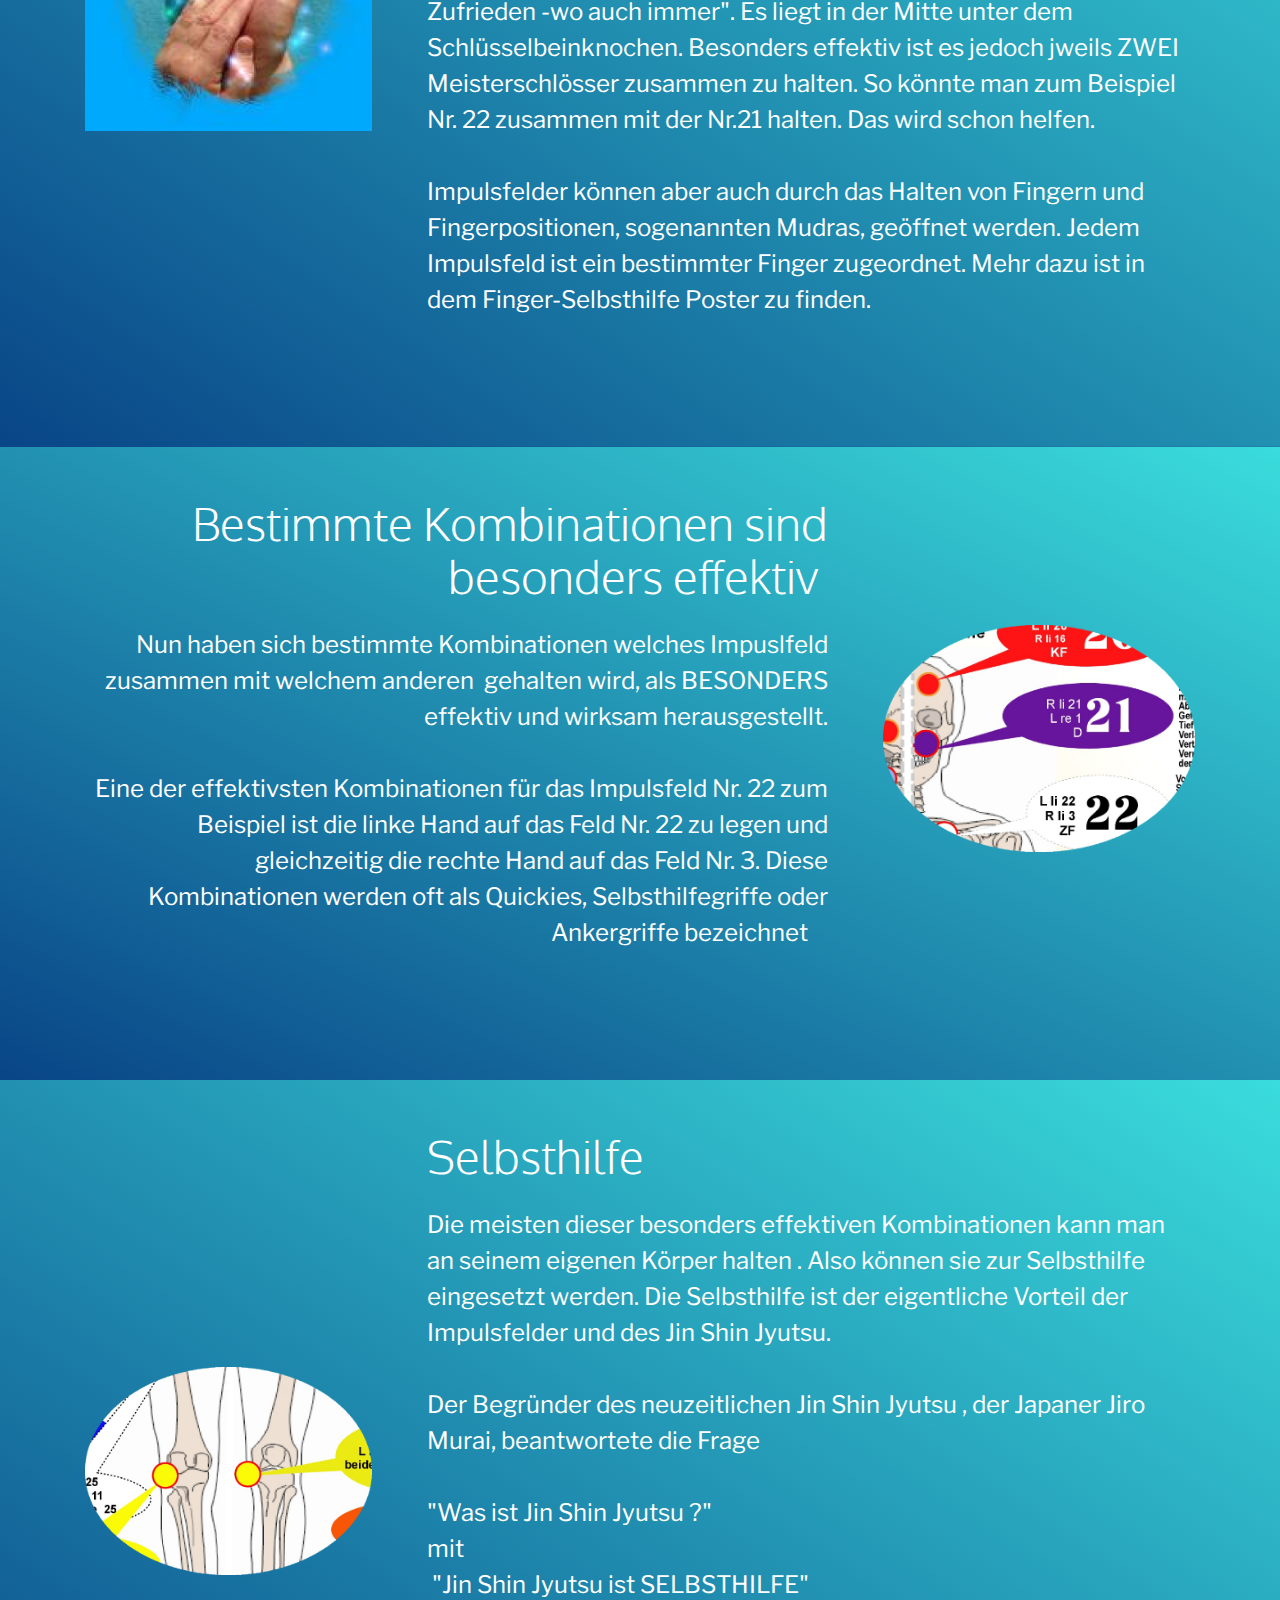
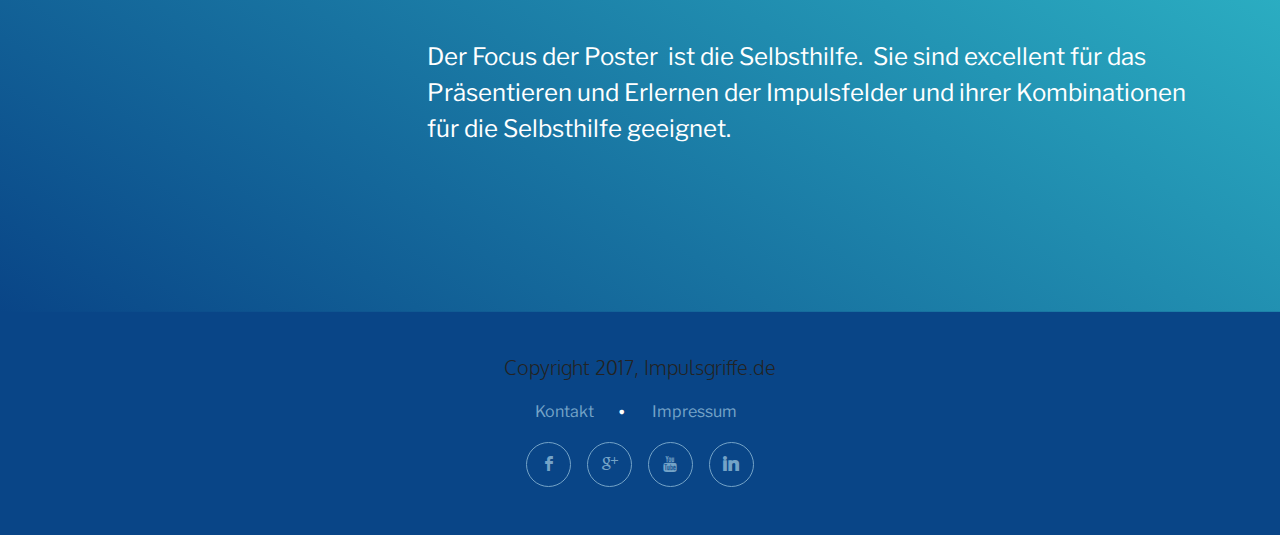
==== commit 1a5a3043: "create github pages" ====
--- a/index.html
+++ b/index.html
@@ -123,7 +123,7 @@
 
                         </div>
                         <div class="mbr-table-cell mbr-valign-top col-md-7 image-size" style="width: 30%;">
-                            <div class="mbr-figure"><img src="assets/images/obenkopf-die-ersten-schlsser-1400x874.png"></div>
+                            <div class="mbr-figure"><img src="assets/images/1-1400x1017.png"></div>
                         </div>
 
                     </div>
@@ -149,7 +149,7 @@
                     <div class="mbr-table-md-up">
                         
                         <div class="mbr-table-cell mbr-right-padding-md-up mbr-valign-top col-md-7 image-size" style="width: 30%;">
-                            <div class="mbr-figure"><img src="assets/images/12-11-3-1400x1055.png"></div>
+                            <div class="mbr-figure"><img src="assets/images/oval-die-26-1400x819.png"></div>
                         </div>
                         <div class="mbr-table-cell col-md-5 text-xs-center text-md-left">
 
@@ -203,7 +203,7 @@
 
                         </div>
                         <div class="mbr-table-cell mbr-valign-top col-md-7 image-size" style="width: 30%;">
-                            <div class="mbr-figure"><img src="assets/images/fuesse-6-7-1400x1141.png"></div>
+                            <div class="mbr-figure"><img src="assets/images/14-1400x1017.png"></div>
                         </div>
 
                     </div>
@@ -229,7 +229,7 @@
                     <div class="mbr-table-md-up">
                         
                         <div class="mbr-table-cell mbr-right-padding-md-up mbr-valign-top col-md-7 image-size" style="width: 30%;">
-                            <div class="mbr-figure"><img src="assets/images/fuesse-6-7-1400x1141.png"></div>
+                            <div class="mbr-figure"><img src="assets/images/18-1400x1017.png"></div>
                         </div>
                         <div class="mbr-table-cell col-md-5 text-xs-center text-md-left">
 
@@ -283,7 +283,7 @@
 
                         </div>
                         <div class="mbr-table-cell mbr-valign-top col-md-7 image-size" style="width: 30%;">
-                            <div class="mbr-figure"><img src="assets/images/nur-schloesser-imit-26-1400x1411.png"></div>
+                            <div class="mbr-figure"><img src="assets/images/8-1400x1017.png"></div>
                         </div>
 
                     </div>
@@ -309,7 +309,7 @@
                     <div class="mbr-table-md-up">
                         
                         <div class="mbr-table-cell mbr-right-padding-md-up mbr-valign-top col-md-7 image-size" style="width: 30%;">
-                            <div class="mbr-figure"><img src="assets/images/obenkopf-die-ersten-schlsser-1400x874.png"></div>
+                            <div class="mbr-figure"><img src="assets/images/becken-1400x1017.png"></div>
                         </div>
                         <div class="mbr-table-cell col-md-5 text-xs-center text-md-left">
 
@@ -363,7 +363,7 @@
 
                         </div>
                         <div class="mbr-table-cell mbr-valign-top col-md-7 image-size" style="width: 30%;">
-                            <div class="mbr-figure"><img src="assets/images/obenkopf-die-ersten-schlsser-1400x874.png"></div>
+                            <div class="mbr-figure"><img src="assets/images/6-und-7-1400x1017.png"></div>
                         </div>
 
                     </div>
@@ -443,7 +443,7 @@
 
                         </div>
                         <div class="mbr-table-cell mbr-valign-top col-md-7 image-size" style="width: 30%;">
-                            <div class="mbr-figure"><img src="assets/images/nur-schloesser-imit-26-1400x1411.png"></div>
+                            <div class="mbr-figure"><img src="assets/images/21-1400x1017.png"></div>
                         </div>
 
                     </div>
@@ -469,7 +469,7 @@
                     <div class="mbr-table-md-up">
                         
                         <div class="mbr-table-cell mbr-right-padding-md-up mbr-valign-top col-md-7 image-size" style="width: 30%;">
-                            <div class="mbr-figure"><img src="assets/images/nur-schloesser-imit-26-1400x1411.png"></div>
+                            <div class="mbr-figure"><img src="assets/images/knie-beide-1400x1017.png"></div>
                         </div>
                         <div class="mbr-table-cell col-md-5 text-xs-center text-md-left">
 
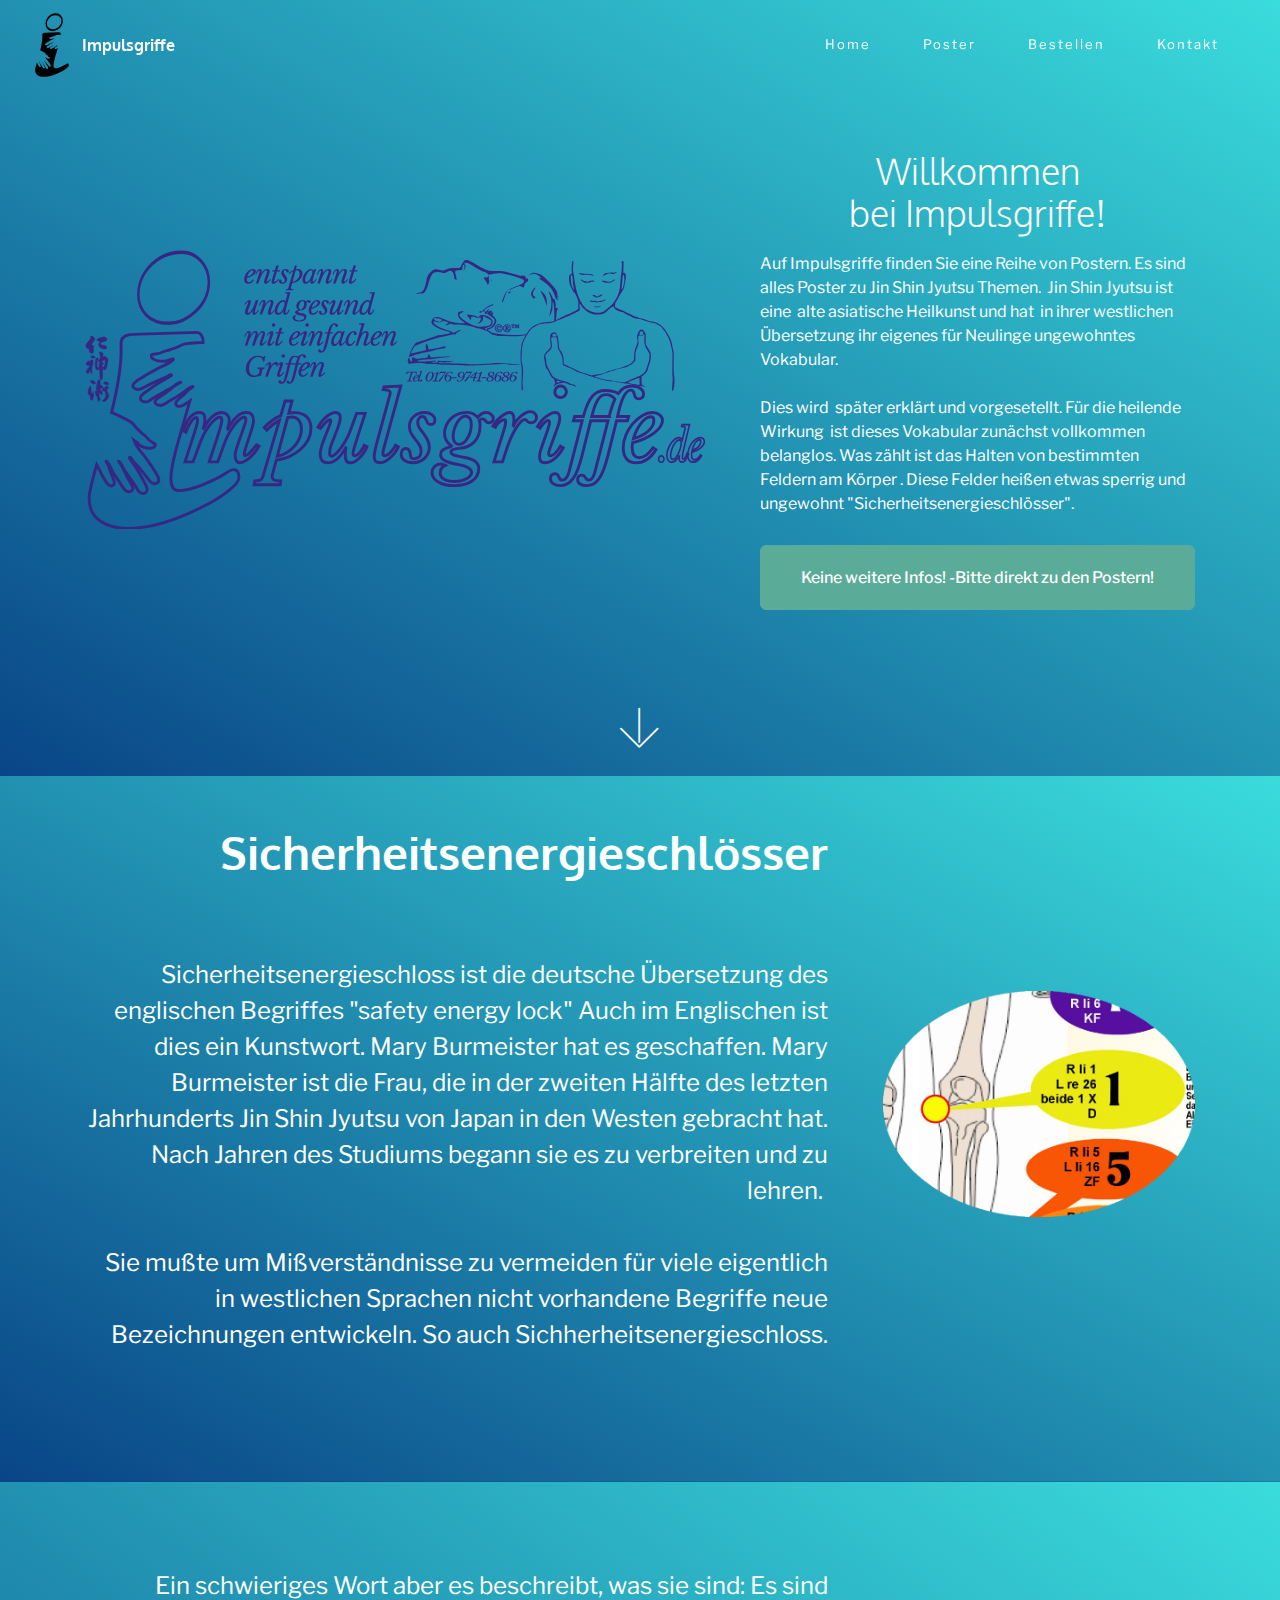
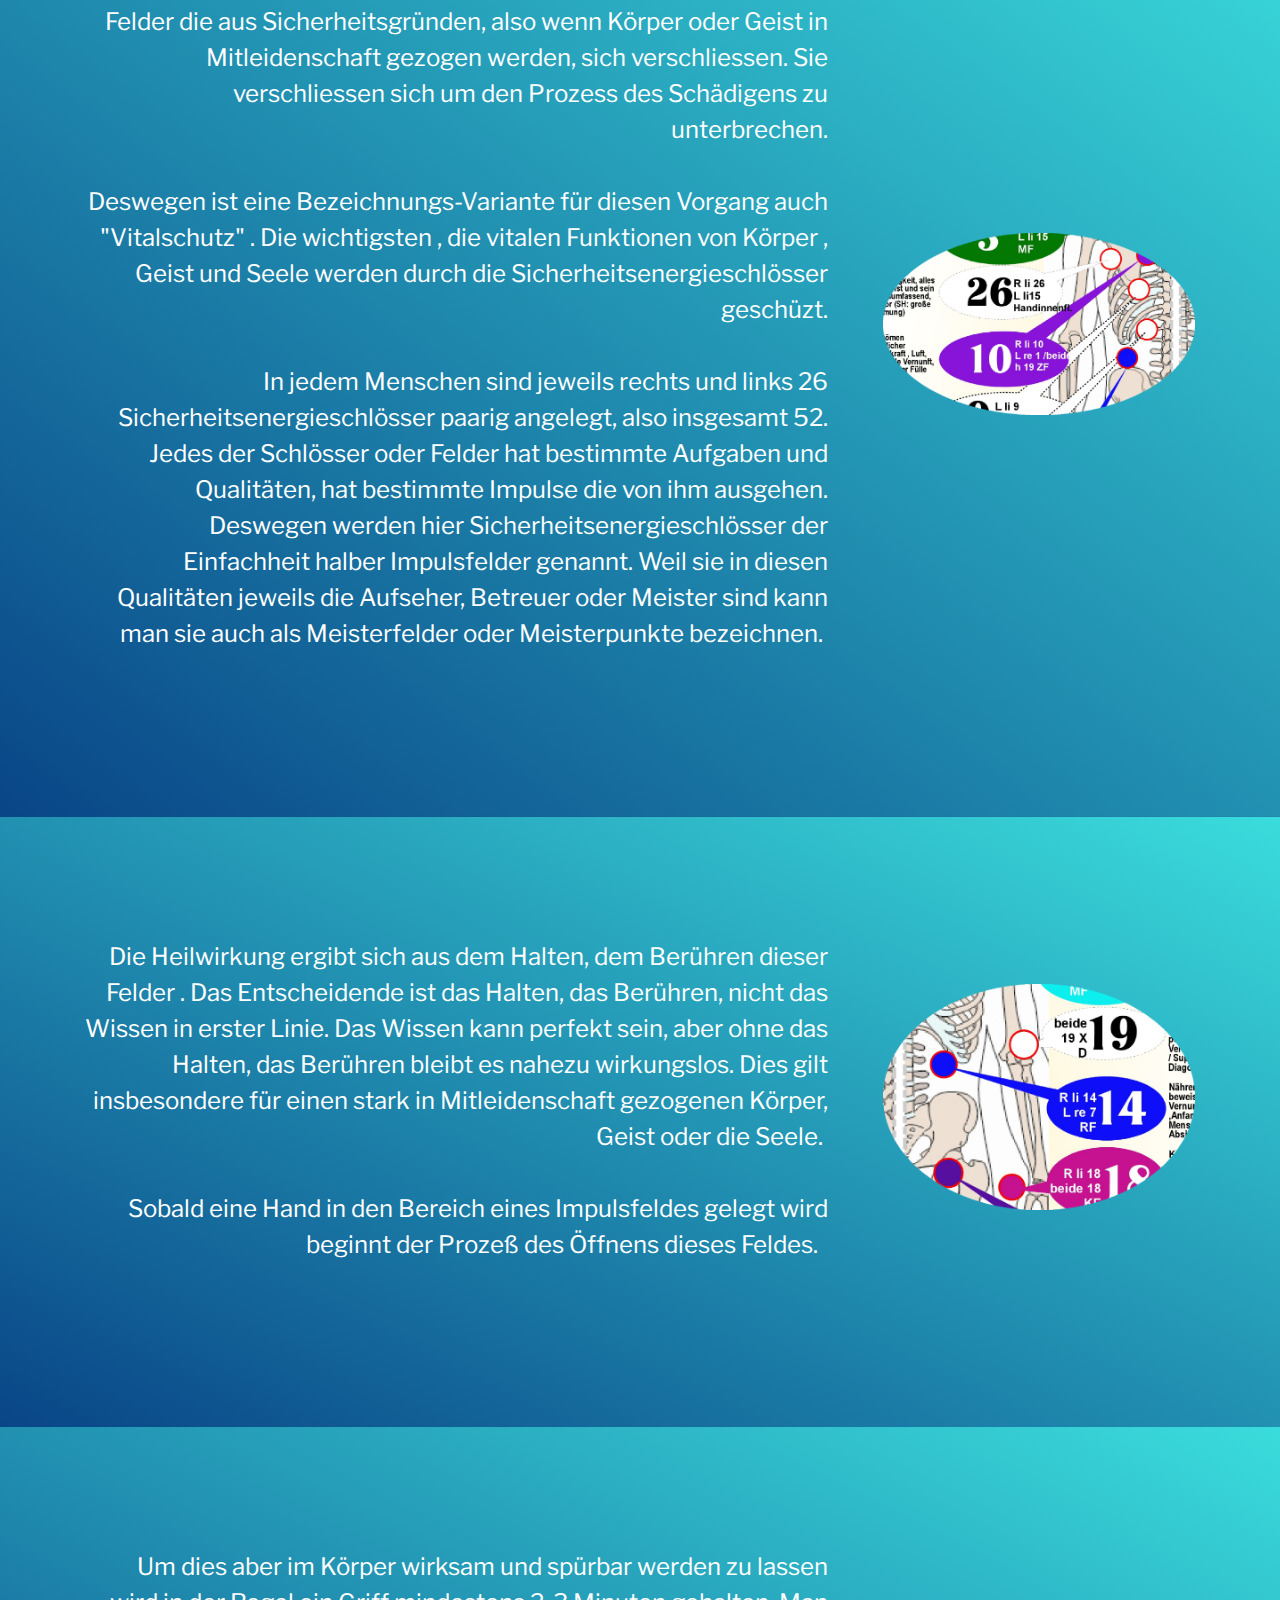
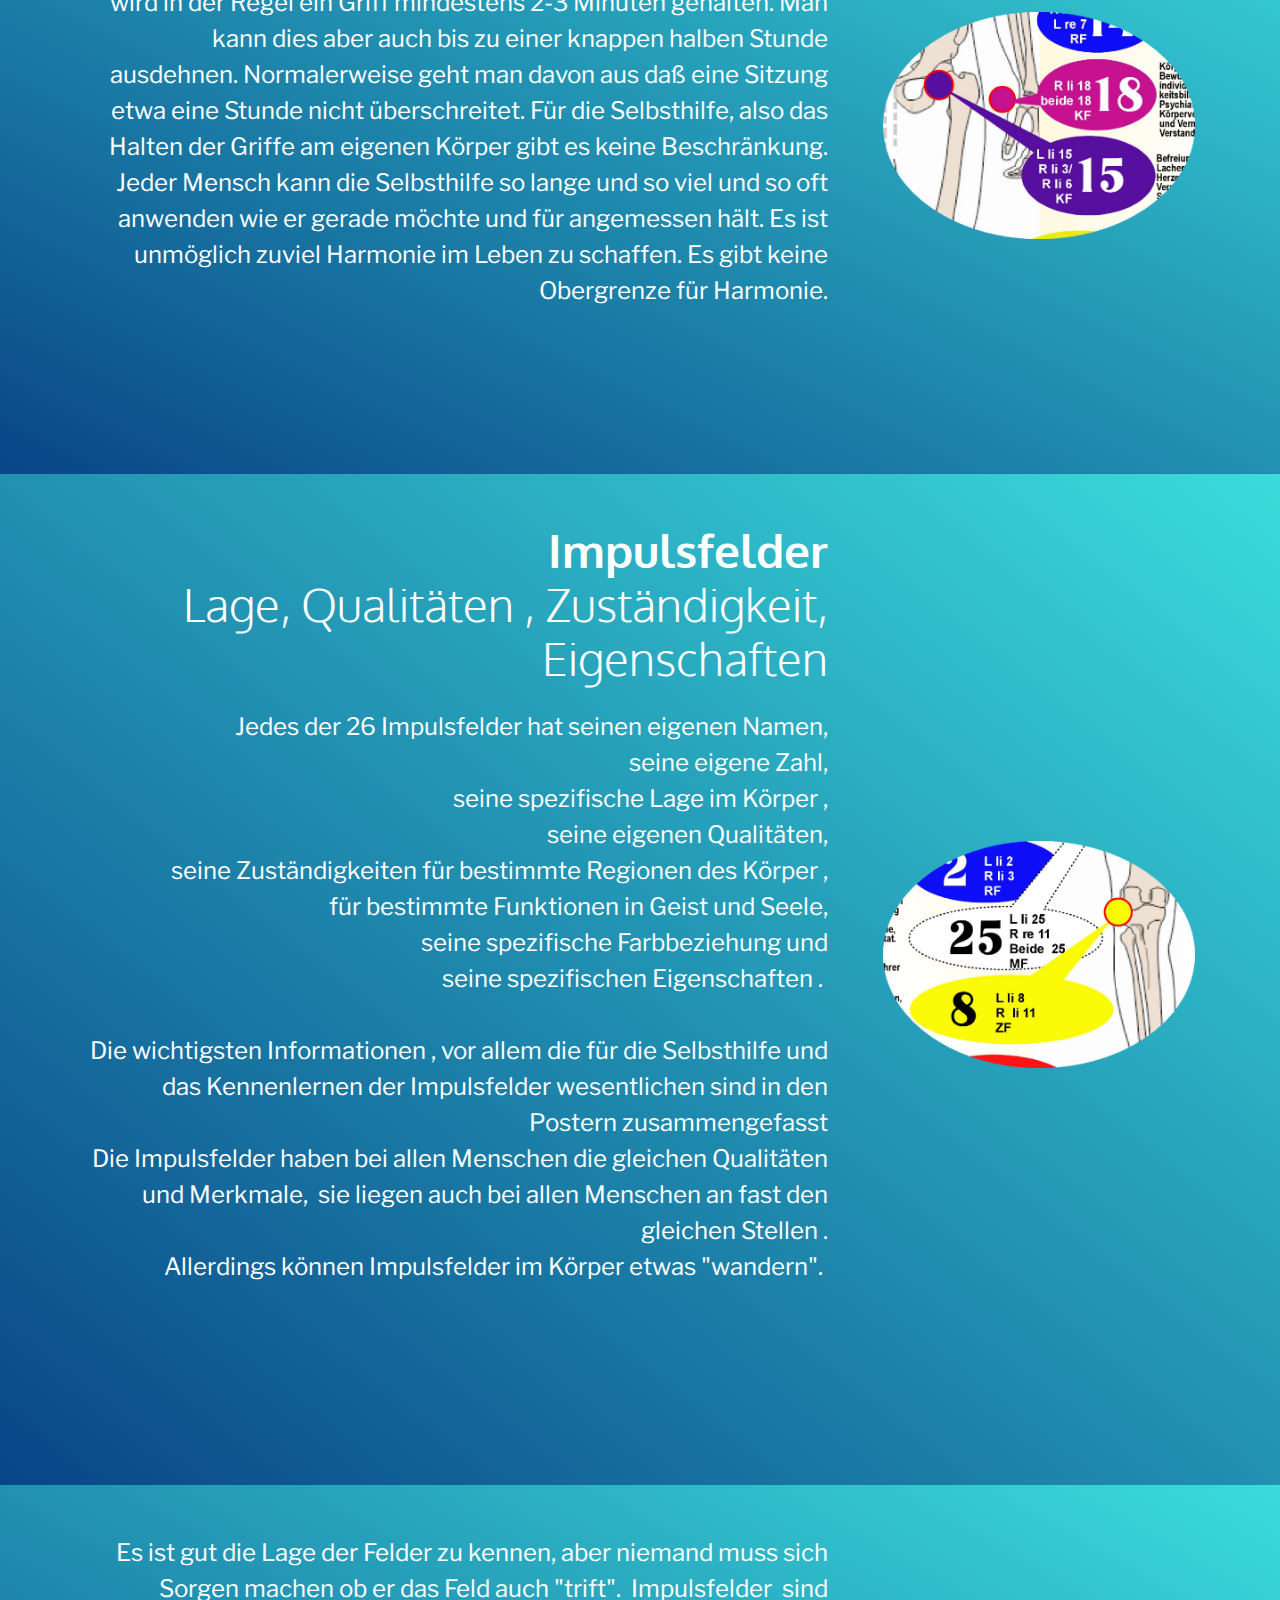
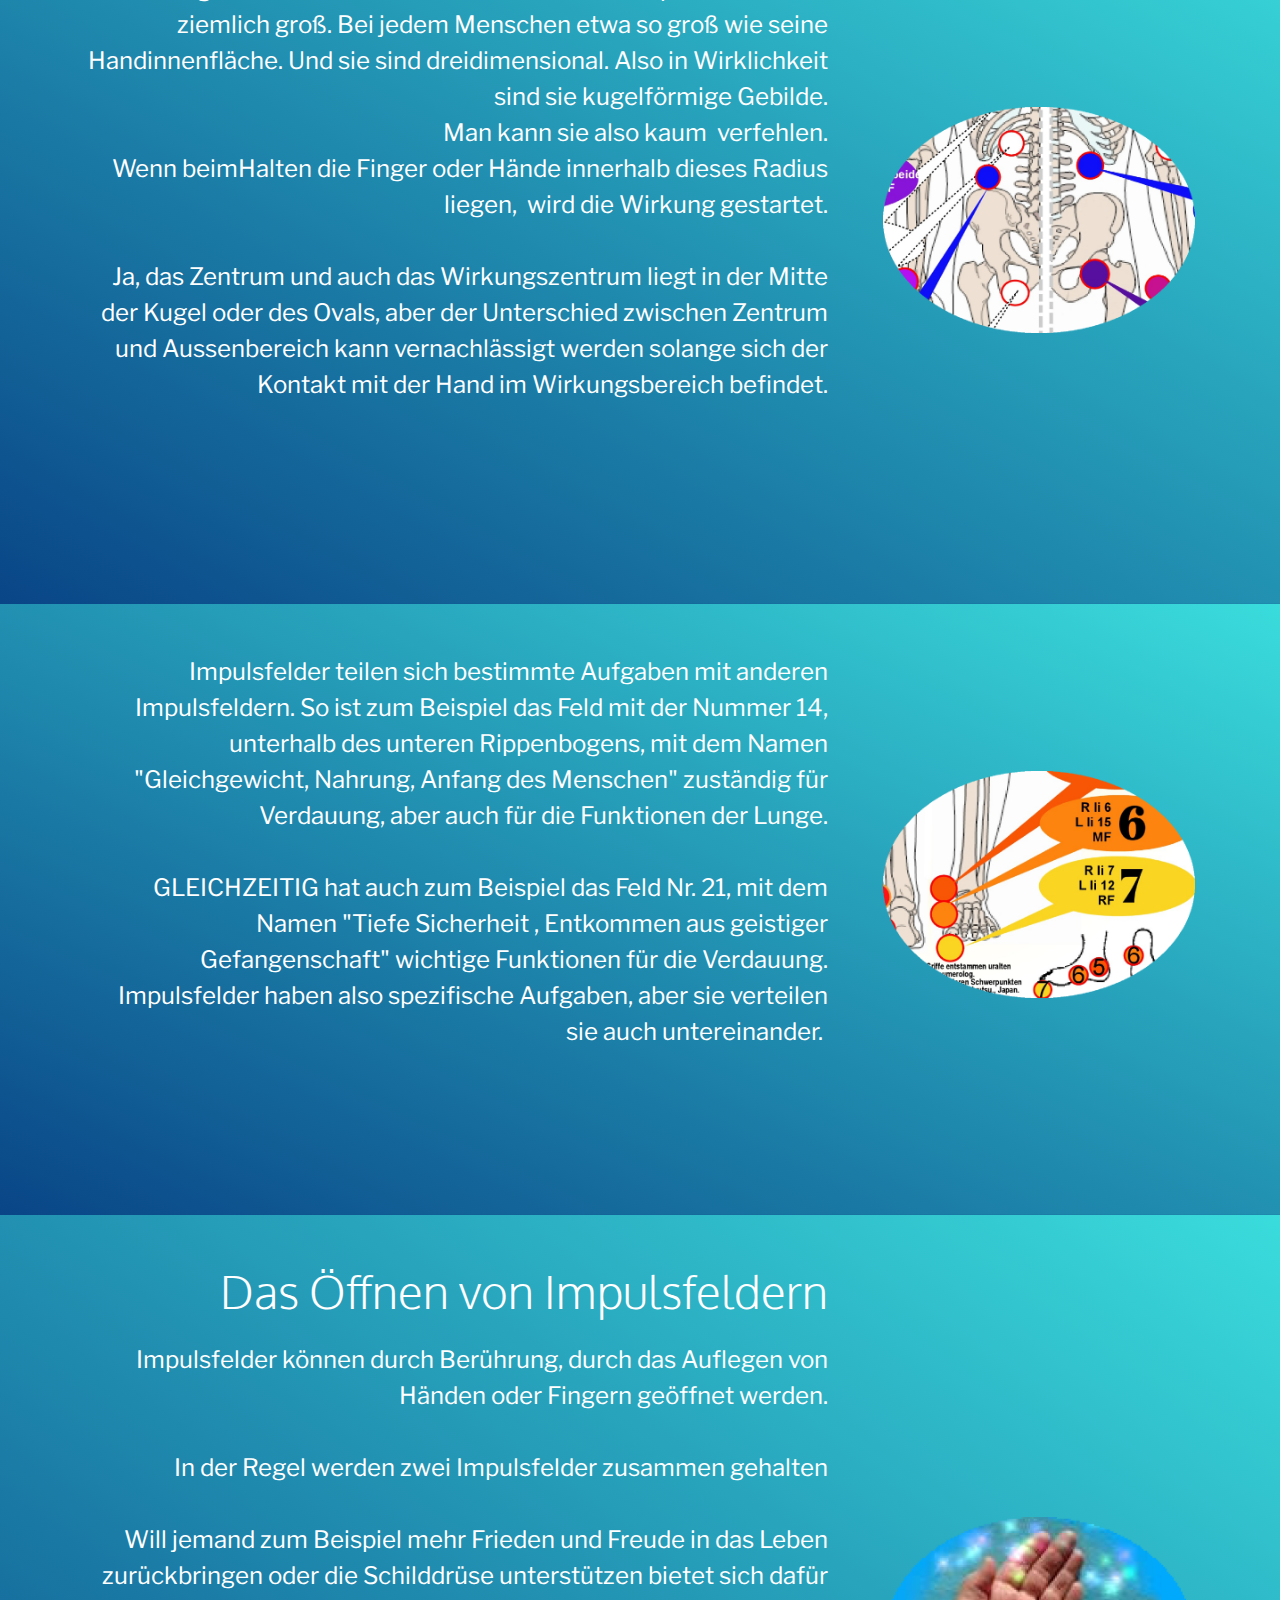
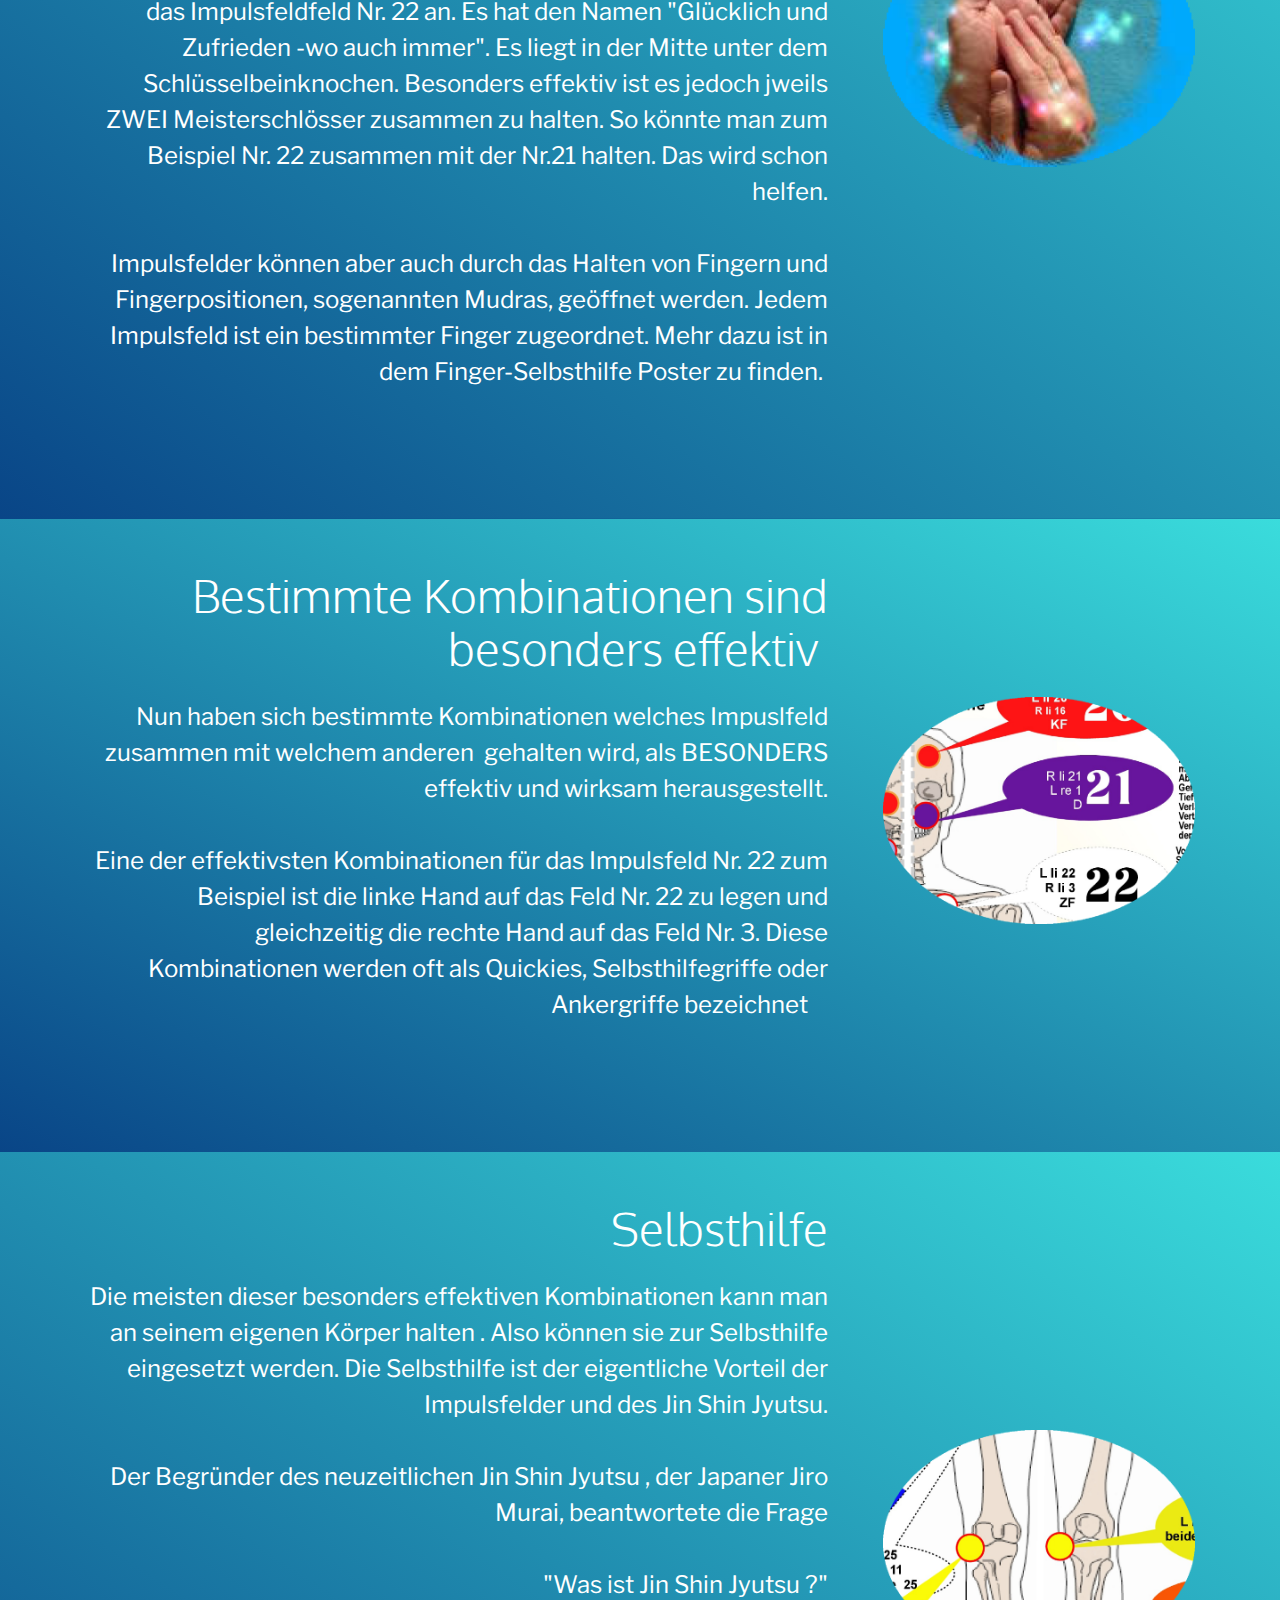
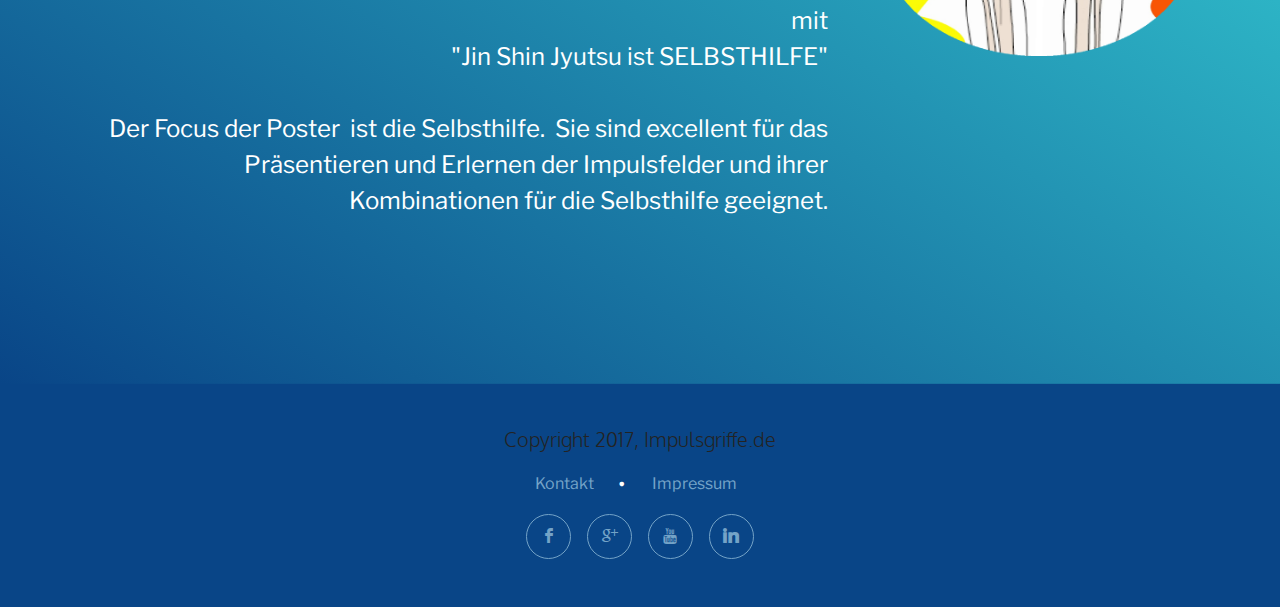
==== commit 18e79e1e: "create github pages" ====
--- a/index.html
+++ b/index.html
@@ -148,23 +148,23 @@
                 <div class="row">
                     <div class="mbr-table-md-up">
                         
-                        <div class="mbr-table-cell mbr-right-padding-md-up mbr-valign-top col-md-7 image-size" style="width: 30%;">
+                        
+                        
+
+                        <div class="mbr-table-cell mbr-right-padding-md-up col-md-5 text-xs-center text-md-right">
+
+                            
+
+                            <div class="mbr-section-text">
+                                <p><br>Ein schwieriges Wort aber es beschreibt, was sie sind: Es sind Felder die aus Sicherheitsgründen, also wenn Körper oder Geist in Mitleidenschaft gezogen werden,  sich verschliessen. Sie verschliessen sich  um den Prozess des Schädigens zu unterbrechen. <br><br>Deswegen ist eine Bezeichnungs-Variante für diesen Vorgang auch "Vitalschutz" . Die wichtigsten , die vitalen Funktionen von Körper , Geist und Seele werden durch die Sicherheitsenergieschlösser geschüzt.<br>  <br>In jedem Menschen sind jeweils rechts und links 26 Sicherheitsenergieschlösser paarig angelegt,  also insgesamt 52.  Jedes der  Schlösser oder Felder hat bestimmte Aufgaben und Qualitäten, hat bestimmte Impulse die von ihm ausgehen.   Deswegen werden hier  Sicherheitsenergieschlösser der Einfachheit halber Impulsfelder genannt.  Weil sie in diesen Qualitäten jeweils die Aufseher, Betreuer oder Meister sind kann man sie auch als Meisterfelder oder Meisterpunkte bezeichnen.&nbsp;<br><br></p>
+                            </div>
+
+                            
+
+                        </div>
+                        <div class="mbr-table-cell mbr-valign-top col-md-7 image-size" style="width: 30%;">
                             <div class="mbr-figure"><img src="assets/images/oval-die-26-1400x819.png"></div>
                         </div>
-                        <div class="mbr-table-cell col-md-5 text-xs-center text-md-left">
-
-                            
-
-                            <div class="mbr-section-text">
-                                <p><br>Ein schwieriges Wort aber es beschreibt, was sie sind: Es sind Felder die aus Sicherheitsgründen, also wenn Körper oder Geist in Mitleidenschaft gezogen werden,  sich verschliessen. Sie verschliessen sich  um den Prozess des Schädigens zu unterbrechen. <br><br>Deswegen ist eine Bezeichnungs-Variante für diesen Vorgang auch "Vitalschutz" . Die wichtigsten , die vitalen Funktionen von Körper , Geist und Seele werden durch die Sicherheitsenergieschlösser geschüzt.<br>  <br>In jedem Menschen sind jeweils rechts und links 26 Sicherheitsenergieschlösser paarig angelegt,  also insgesamt 52.  Jedes der  Schlösser oder Felder hat bestimmte Aufgaben und Qualitäten, hat bestimmte Impulse die von ihm ausgehen.   Deswegen werden hier  Sicherheitsenergieschlösser der Einfachheit halber Impulsfelder genannt.  Weil sie in diesen Qualitäten jeweils die Aufseher, Betreuer oder Meister sind kann man sie auch als Meisterfelder oder Meisterpunkte bezeichnen.&nbsp;<br><br></p>
-                            </div>
-
-                            
-
-                        </div>
-
-                        
-                        
 
                     </div>
                 </div>
@@ -228,23 +228,23 @@
                 <div class="row">
                     <div class="mbr-table-md-up">
                         
-                        <div class="mbr-table-cell mbr-right-padding-md-up mbr-valign-top col-md-7 image-size" style="width: 30%;">
+                        
+                        
+
+                        <div class="mbr-table-cell mbr-right-padding-md-up col-md-5 text-xs-center text-md-right">
+
+                            
+
+                            <div class="mbr-section-text">
+                                <p><br><br>Um dies aber im Körper wirksam und spürbar werden zu lassen wird in der Regel ein Griff mindestens 2-3 Minuten gehalten.  Man kann dies aber auch bis zu einer knappen halben Stunde ausdehnen. Normalerweise geht man davon aus daß eine Sitzung etwa eine Stunde nicht überschreitet. Für die Selbsthilfe, also das Halten der  Griffe am eigenen Körper gibt es keine Beschränkung.<br>Jeder Mensch kann die Selbsthilfe so lange und so viel und so oft anwenden wie er gerade möchte und für angemessen hält.  Es ist unmöglich zuviel Harmonie im Leben zu schaffen. Es gibt keine Obergrenze für Harmonie.<br><br></p>
+                            </div>
+
+                            
+
+                        </div>
+                        <div class="mbr-table-cell mbr-valign-top col-md-7 image-size" style="width: 30%;">
                             <div class="mbr-figure"><img src="assets/images/18-1400x1017.png"></div>
                         </div>
-                        <div class="mbr-table-cell col-md-5 text-xs-center text-md-left">
-
-                            
-
-                            <div class="mbr-section-text">
-                                <p><br><br>Um dies aber im Körper wirksam und spürbar werden zu lassen wird in der Regel ein Griff mindestens 2-3 Minuten gehalten.  Man kann dies aber auch bis zu einer knappen halben Stunde ausdehnen. Normalerweise geht man davon aus daß eine Sitzung etwa eine Stunde nicht überschreitet. Für die Selbsthilfe, also das Halten der  Griffe am eigenen Körper gibt es keine Beschränkung.<br>Jeder Mensch kann die Selbsthilfe so lange und so viel und so oft anwenden wie er gerade möchte und für angemessen hält.  Es ist unmöglich zuviel Harmonie im Leben zu schaffen. Es gibt keine Obergrenze für Harmonie.<br><br></p>
-                            </div>
-
-                            
-
-                        </div>
-
-                        
-                        
 
                     </div>
                 </div>
@@ -308,23 +308,23 @@
                 <div class="row">
                     <div class="mbr-table-md-up">
                         
-                        <div class="mbr-table-cell mbr-right-padding-md-up mbr-valign-top col-md-7 image-size" style="width: 30%;">
+                        
+                        
+
+                        <div class="mbr-table-cell mbr-right-padding-md-up col-md-5 text-xs-center text-md-right">
+
+                            
+
+                            <div class="mbr-section-text">
+                                <p>Es ist gut die Lage der Felder zu kennen, aber niemand muss sich Sorgen machen  ob er das Feld auch "trift". &nbsp;Impulsfelder &nbsp;sind ziemlich  groß. Bei jedem Menschen etwa so groß wie seine Handinnenfläche.  Und sie sind dreidimensional. Also in Wirklichkeit sind sie kugelförmige  Gebilde.<br>Man kann sie also kaum &nbsp;verfehlen.<br>Wenn beimHalten die Finger oder Hände innerhalb dieses Radius liegen, &nbsp;wird die Wirkung gestartet.<br><br>Ja, das Zentrum und auch  das Wirkungszentrum liegt in der Mitte der Kugel oder des Ovals, aber der Unterschied zwischen Zentrum und Aussenbereich kann vernachlässigt werden solange sich der Kontakt mit der Hand im Wirkungsbereich befindet. <br>&nbsp;<br><br></p>
+                            </div>
+
+                            
+
+                        </div>
+                        <div class="mbr-table-cell mbr-valign-top col-md-7 image-size" style="width: 30%;">
                             <div class="mbr-figure"><img src="assets/images/becken-1400x1017.png"></div>
                         </div>
-                        <div class="mbr-table-cell col-md-5 text-xs-center text-md-left">
-
-                            
-
-                            <div class="mbr-section-text">
-                                <p>Es ist gut die Lage der Felder zu kennen, aber niemand muss sich Sorgen machen  ob er das Feld auch "trift". &nbsp;Impulsfelder &nbsp;sind ziemlich  groß. Bei jedem Menschen etwa so groß wie seine Handinnenfläche.  Und sie sind dreidimensional. Also in Wirklichkeit sind sie kugelförmige  Gebilde.<br>Man kann sie also kaum &nbsp;verfehlen.<br>Wenn beimHalten die Finger oder Hände innerhalb dieses Radius liegen, &nbsp;wird die Wirkung gestartet.<br><br>Ja, das Zentrum und auch  das Wirkungszentrum liegt in der Mitte der Kugel oder des Ovals, aber der Unterschied zwischen Zentrum und Aussenbereich kann vernachlässigt werden solange sich der Kontakt mit der Hand im Wirkungsbereich befindet. <br>&nbsp;<br><br></p>
-                            </div>
-
-                            
-
-                        </div>
-
-                        
-                        
 
                     </div>
                 </div>
@@ -388,10 +388,10 @@
                 <div class="row">
                     <div class="mbr-table-md-up">
                         
-                        <div class="mbr-table-cell mbr-right-padding-md-up mbr-valign-top col-md-7 image-size" style="width: 30%;">
-                            <div class="mbr-figure"><img src="assets/images/handinnen-re-thumbraw-1400x1400.jpg"></div>
-                        </div>
-                        <div class="mbr-table-cell col-md-5 text-xs-center text-md-left">
+                        
+                        
+
+                        <div class="mbr-table-cell mbr-right-padding-md-up col-md-5 text-xs-center text-md-right">
 
                             <h3 class="mbr-section-title display-2">Das Öffnen von Impulsfeldern</h3>
 
@@ -402,9 +402,9 @@
                             
 
                         </div>
-
-                        
-                        
+                        <div class="mbr-table-cell mbr-valign-top col-md-7 image-size" style="width: 30%;">
+                            <div class="mbr-figure"><img src="assets/images/hand-mit-sternen-auf-daumen-1400x1121.png"></div>
+                        </div>
 
                     </div>
                 </div>
@@ -468,23 +468,23 @@
                 <div class="row">
                     <div class="mbr-table-md-up">
                         
-                        <div class="mbr-table-cell mbr-right-padding-md-up mbr-valign-top col-md-7 image-size" style="width: 30%;">
+                        
+                        
+
+                        <div class="mbr-table-cell mbr-right-padding-md-up col-md-5 text-xs-center text-md-right">
+
+                            <h3 class="mbr-section-title display-2">Selbsthilfe</h3>
+
+                            <div class="mbr-section-text">
+                                <p>Die meisten dieser besonders effektiven Kombinationen kann man an seinem eigenen Körper halten . Also können sie zur Selbsthilfe eingesetzt werden.  Die Selbsthilfe ist  der eigentliche Vorteil der Impulsfelder und des Jin Shin Jyutsu. <br><br>Der  Begründer des neuzeitlichen Jin Shin Jyutsu , der Japaner Jiro Murai, beantwortete die Frage<br><br>"Was ist Jin Shin Jyutsu ?"<br>mit <br>&nbsp;"Jin Shin Jyutsu  ist SELBSTHILFE"<br><br>Der Focus der Poster &nbsp;ist die Selbsthilfe. &nbsp;Sie sind excellent für das Präsentieren und Erlernen der Impulsfelder und ihrer Kombinationen für die Selbsthilfe geeignet.<br><span style="line-height: 1.5;">&nbsp;&nbsp;</span><br></p>
+                            </div>
+
+                            
+
+                        </div>
+                        <div class="mbr-table-cell mbr-valign-top col-md-7 image-size" style="width: 30%;">
                             <div class="mbr-figure"><img src="assets/images/knie-beide-1400x1017.png"></div>
                         </div>
-                        <div class="mbr-table-cell col-md-5 text-xs-center text-md-left">
-
-                            <h3 class="mbr-section-title display-2">Selbsthilfe</h3>
-
-                            <div class="mbr-section-text">
-                                <p>Die meisten dieser besonders effektiven Kombinationen kann man an seinem eigenen Körper halten . Also können sie zur Selbsthilfe eingesetzt werden.  Die Selbsthilfe ist  der eigentliche Vorteil der Impulsfelder und des Jin Shin Jyutsu. <br><br>Der  Begründer des neuzeitlichen Jin Shin Jyutsu , der Japaner Jiro Murai, beantwortete die Frage<br><br>"Was ist Jin Shin Jyutsu ?"<br>mit <br>&nbsp;"Jin Shin Jyutsu  ist SELBSTHILFE"<br><br>Der Focus der Poster &nbsp;ist die Selbsthilfe. &nbsp;Sie sind excellent für das Präsentieren und Erlernen der Impulsfelder und ihrer Kombinationen für die Selbsthilfe geeignet.<br><span style="line-height: 1.5;">&nbsp;&nbsp;</span><br></p>
-                            </div>
-
-                            
-
-                        </div>
-
-                        
-                        
 
                     </div>
                 </div>
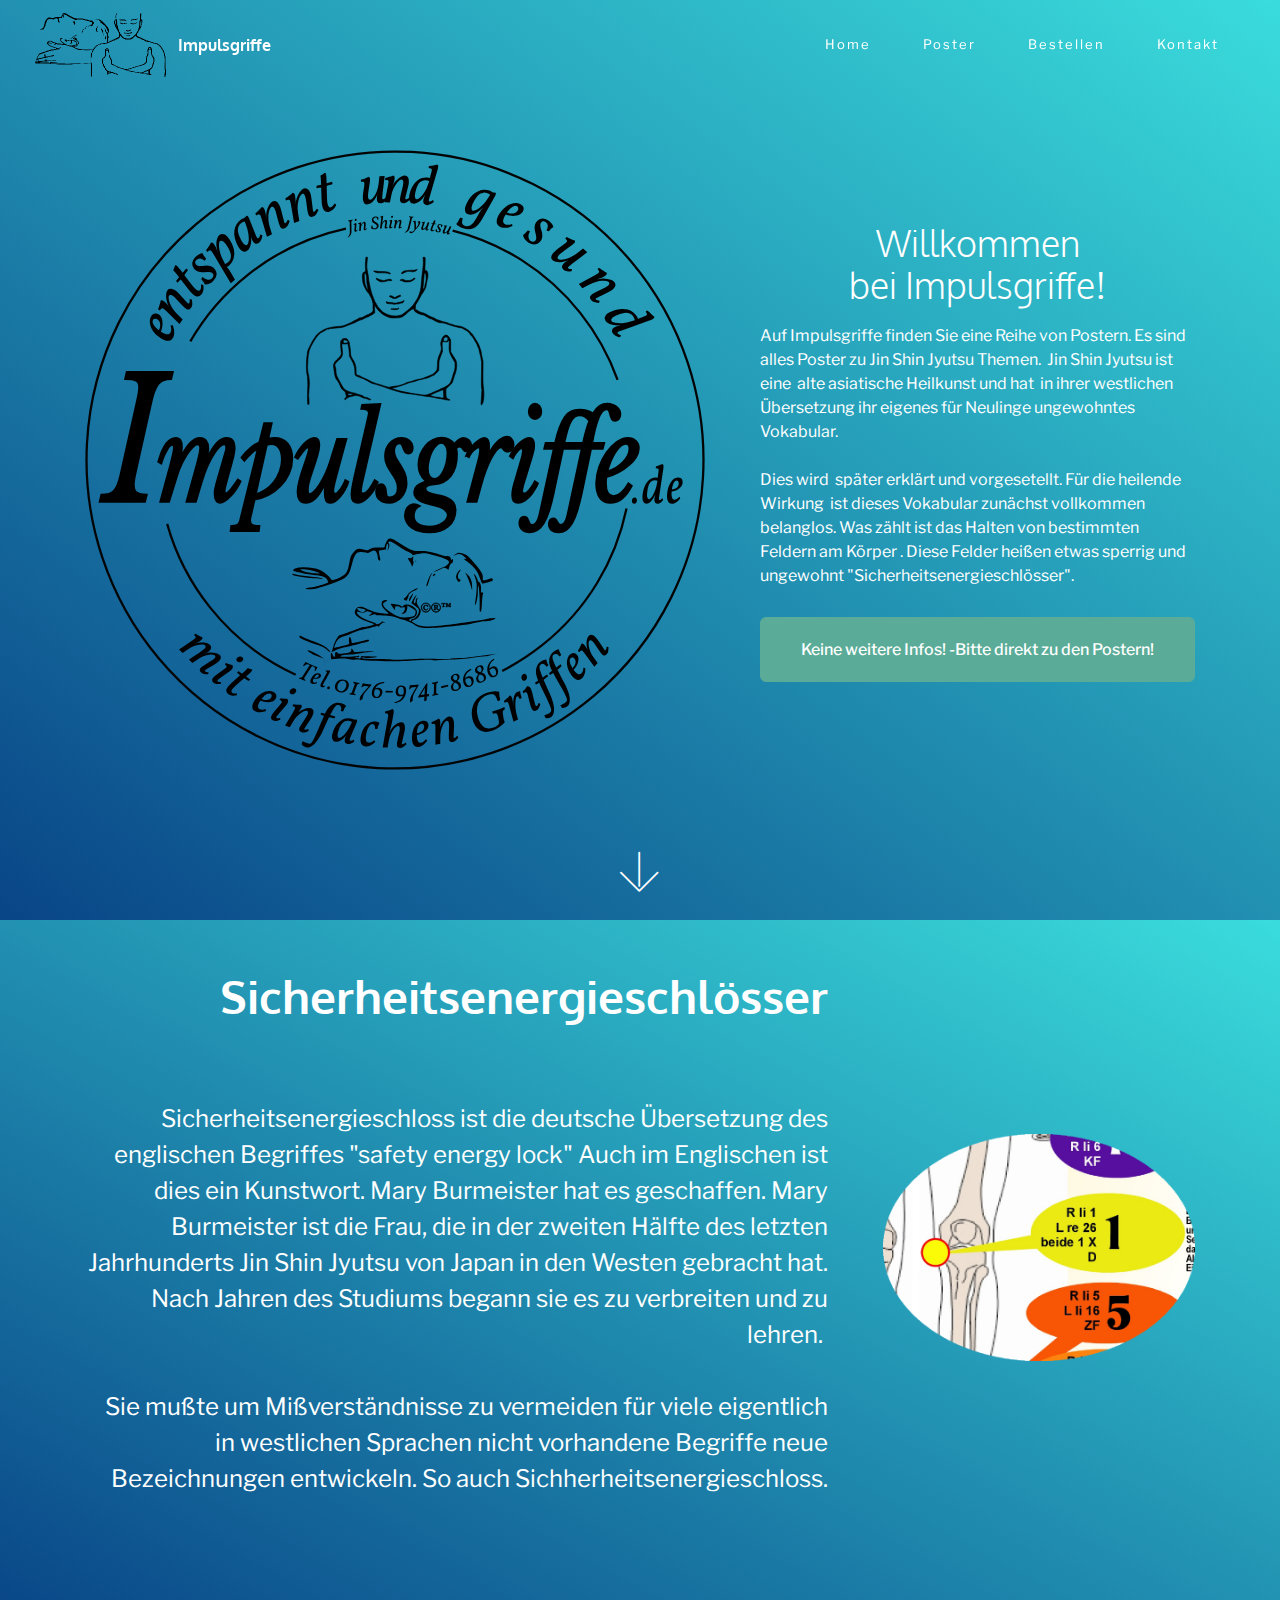
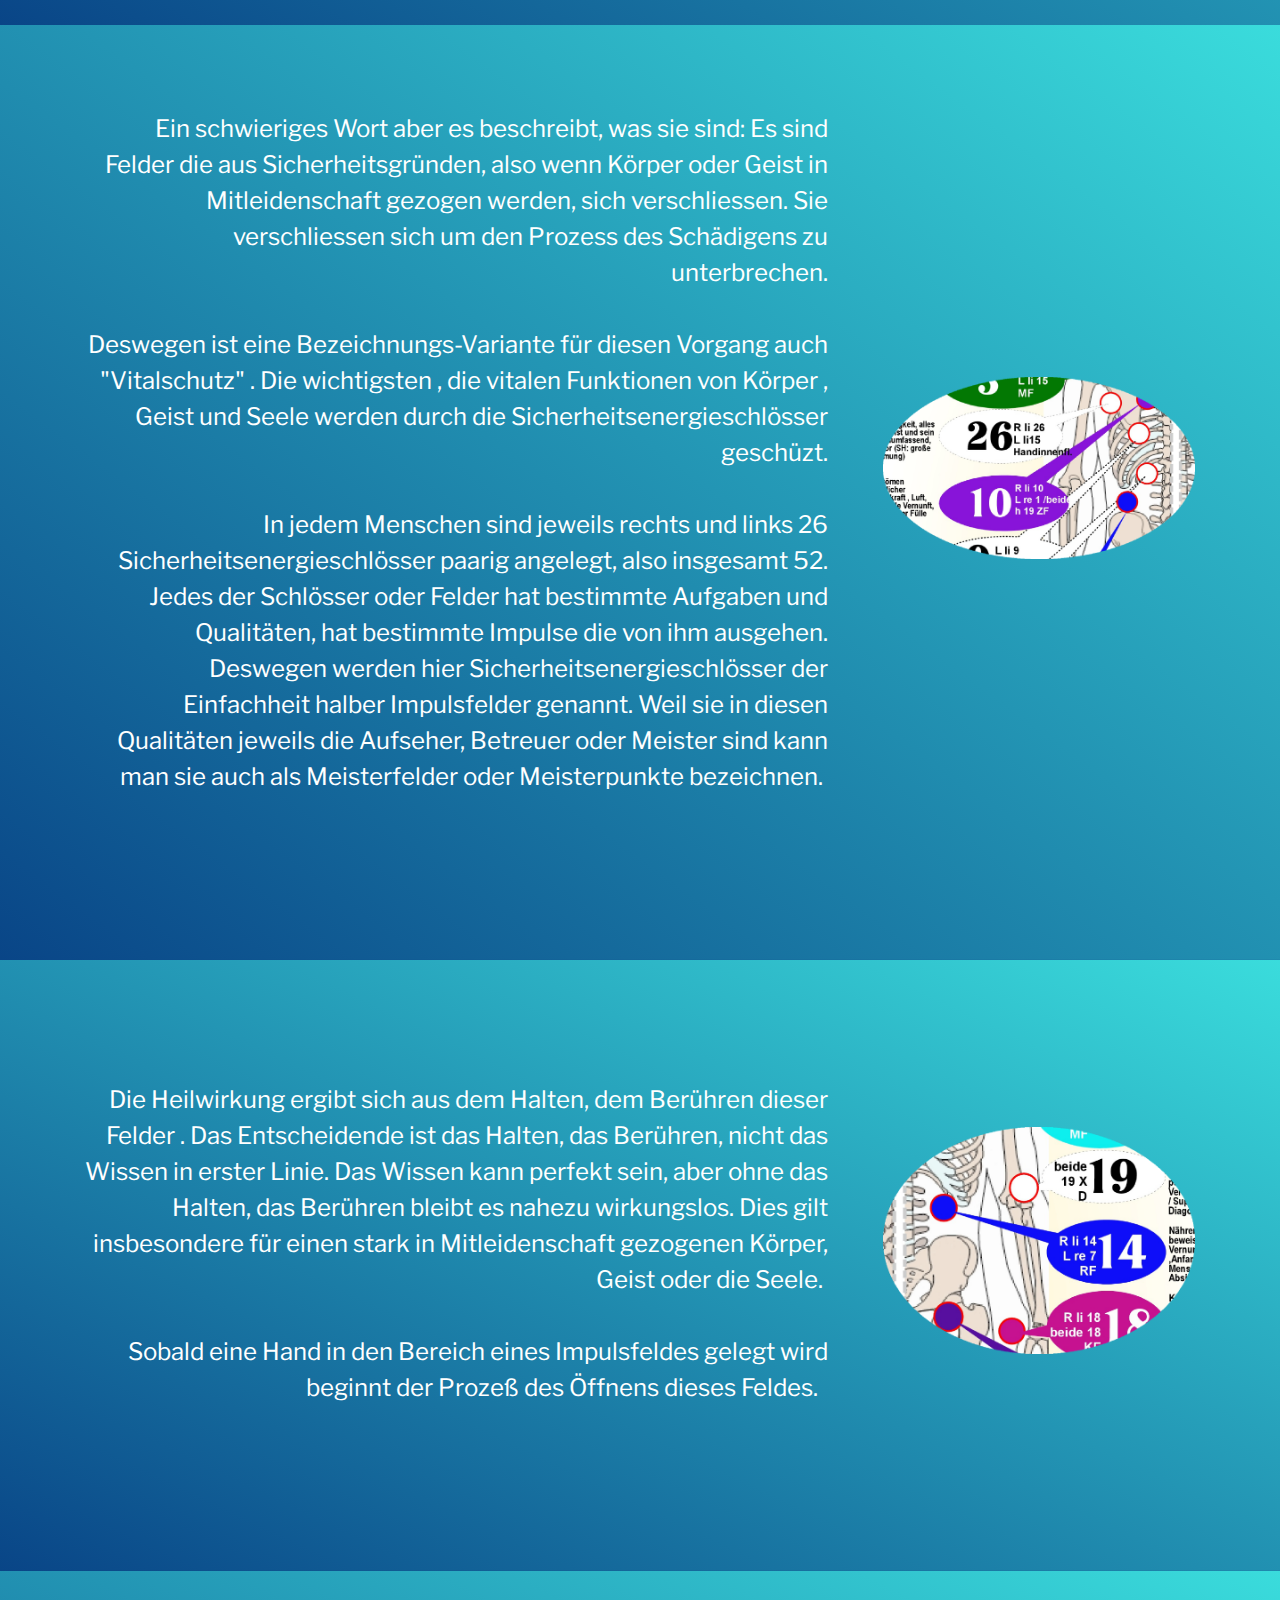
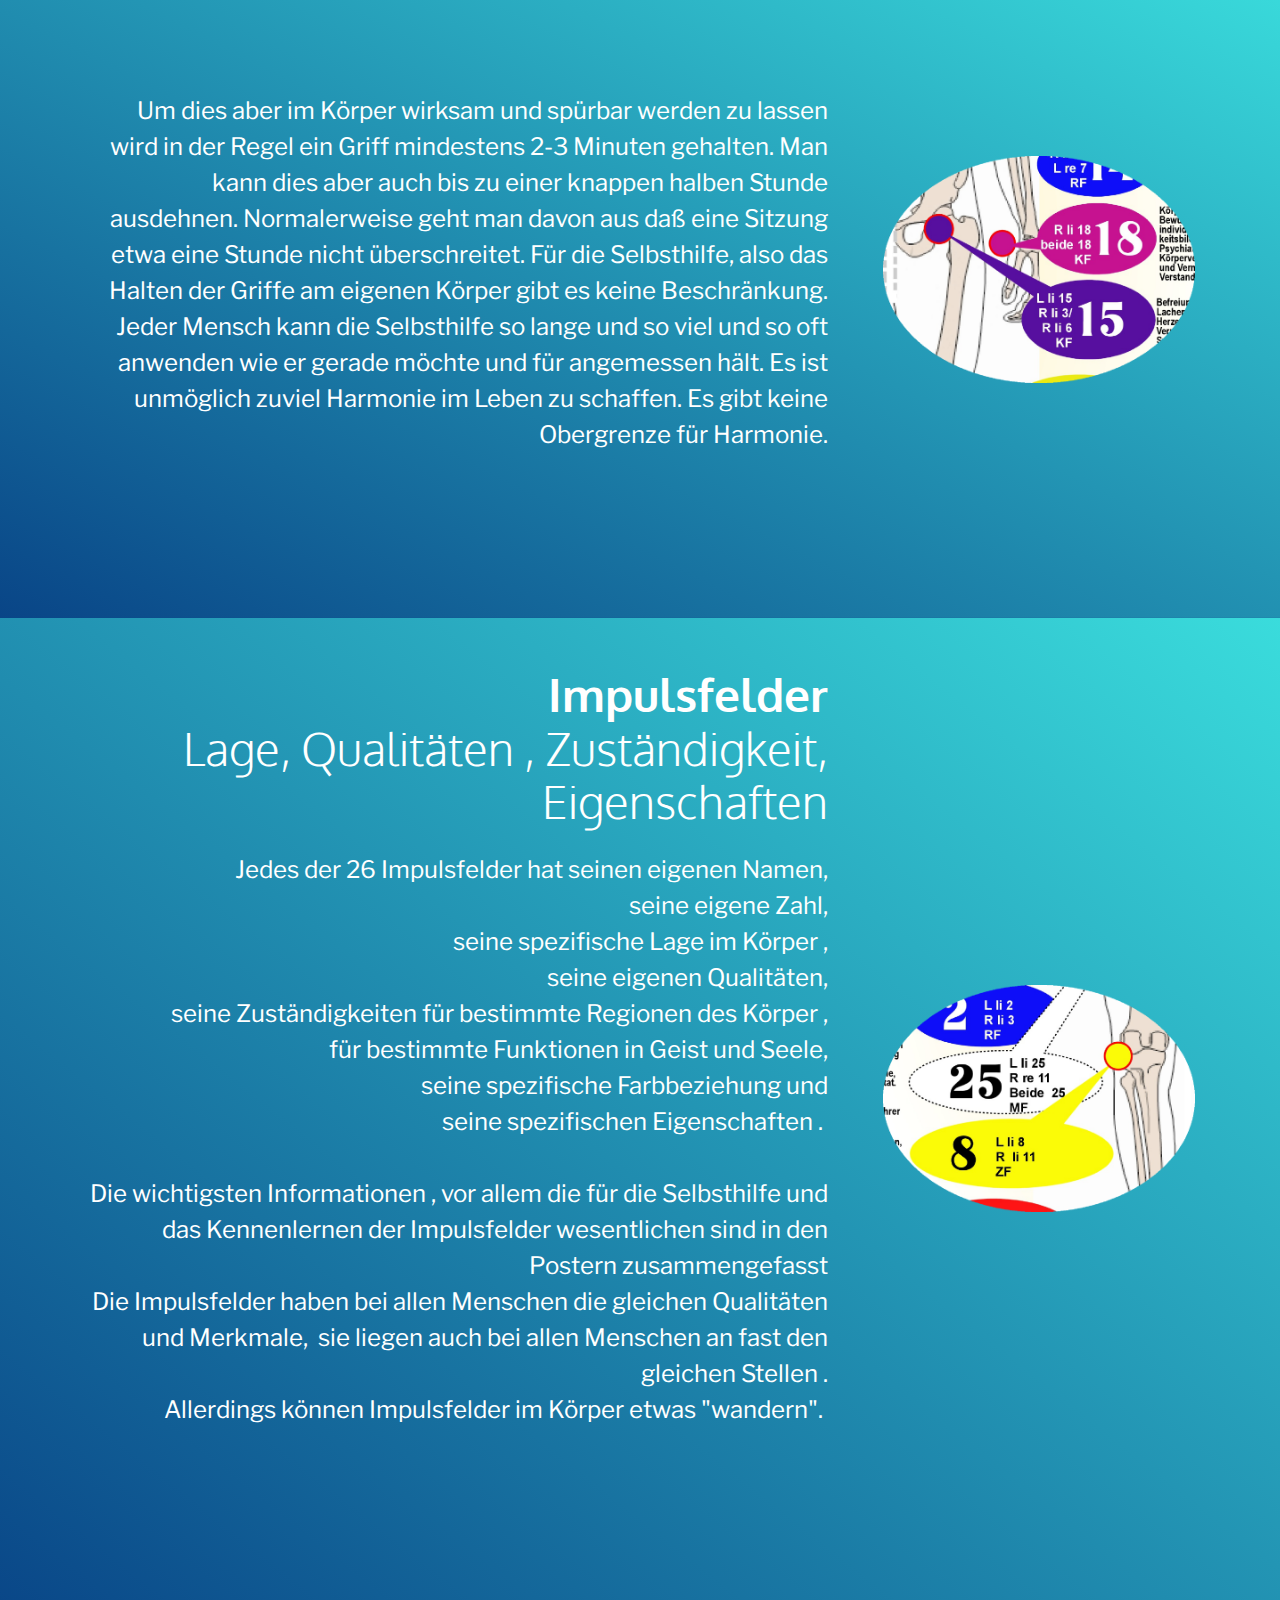
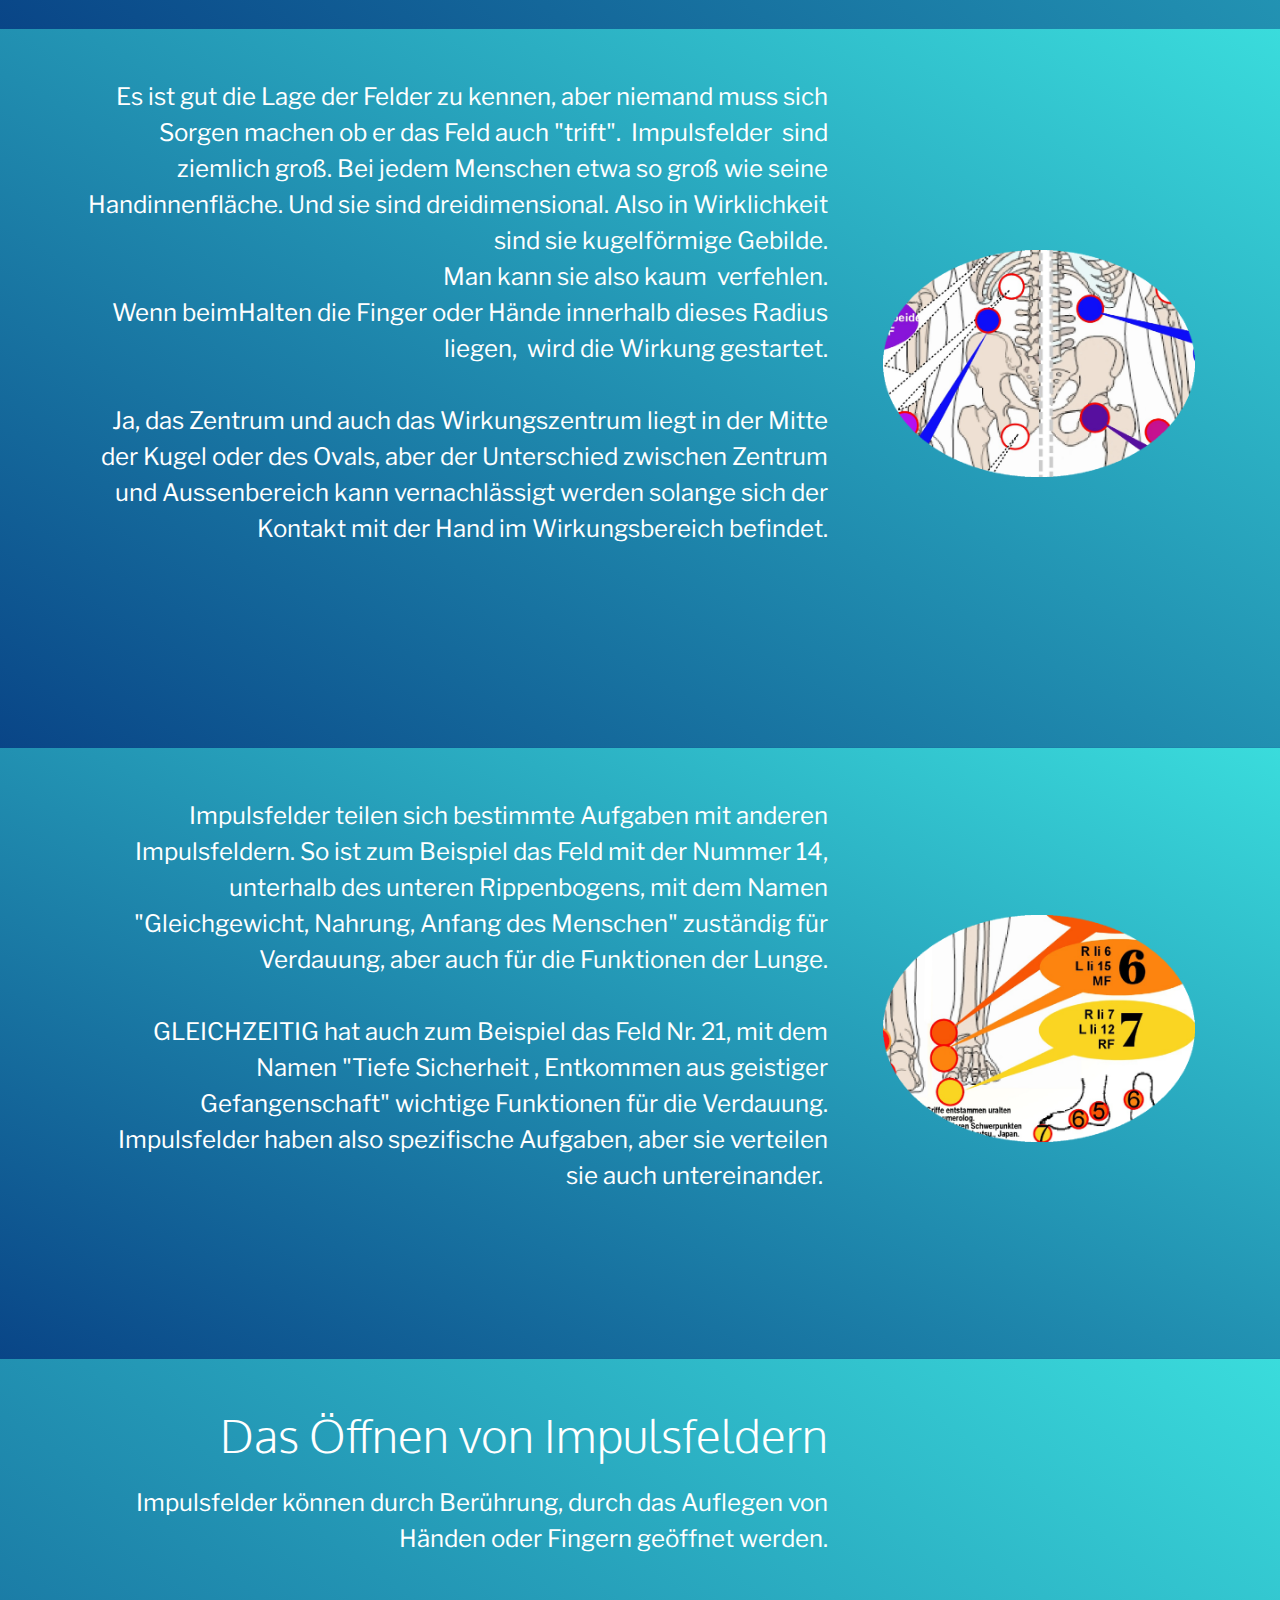
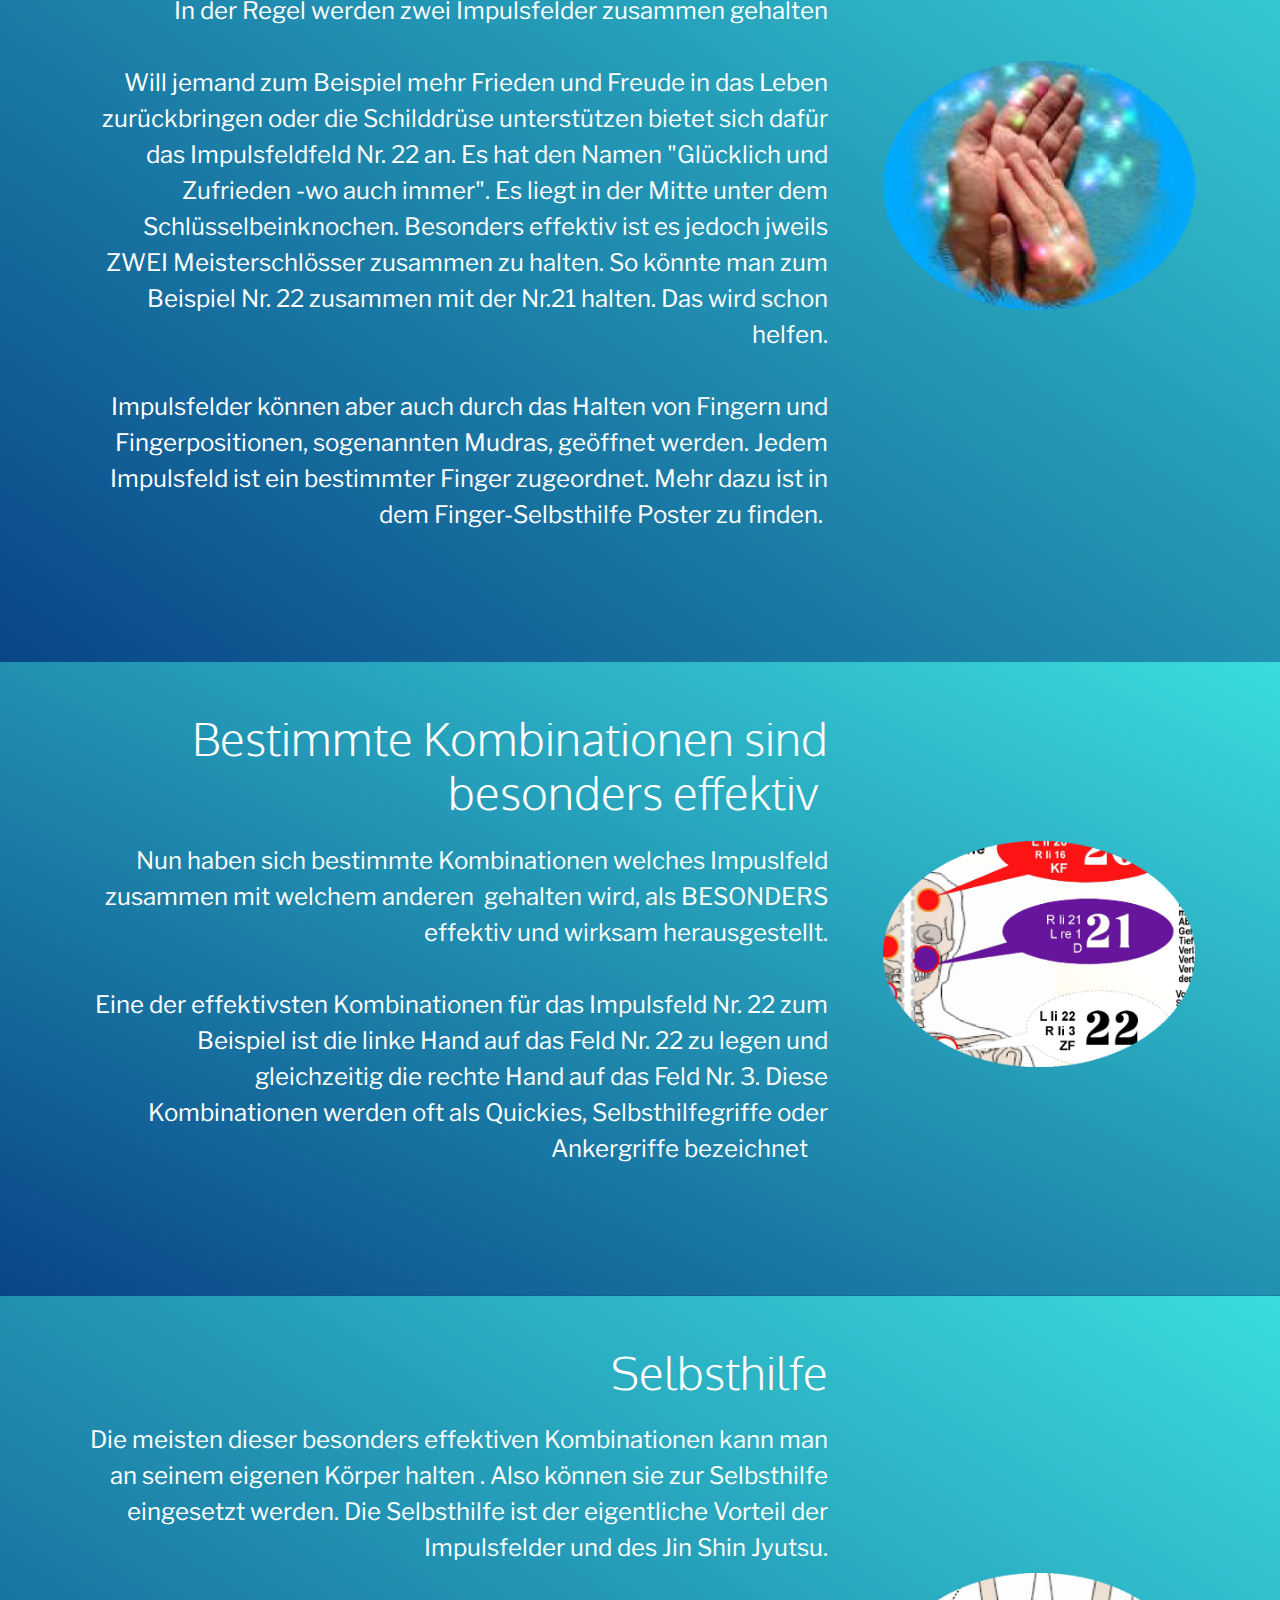
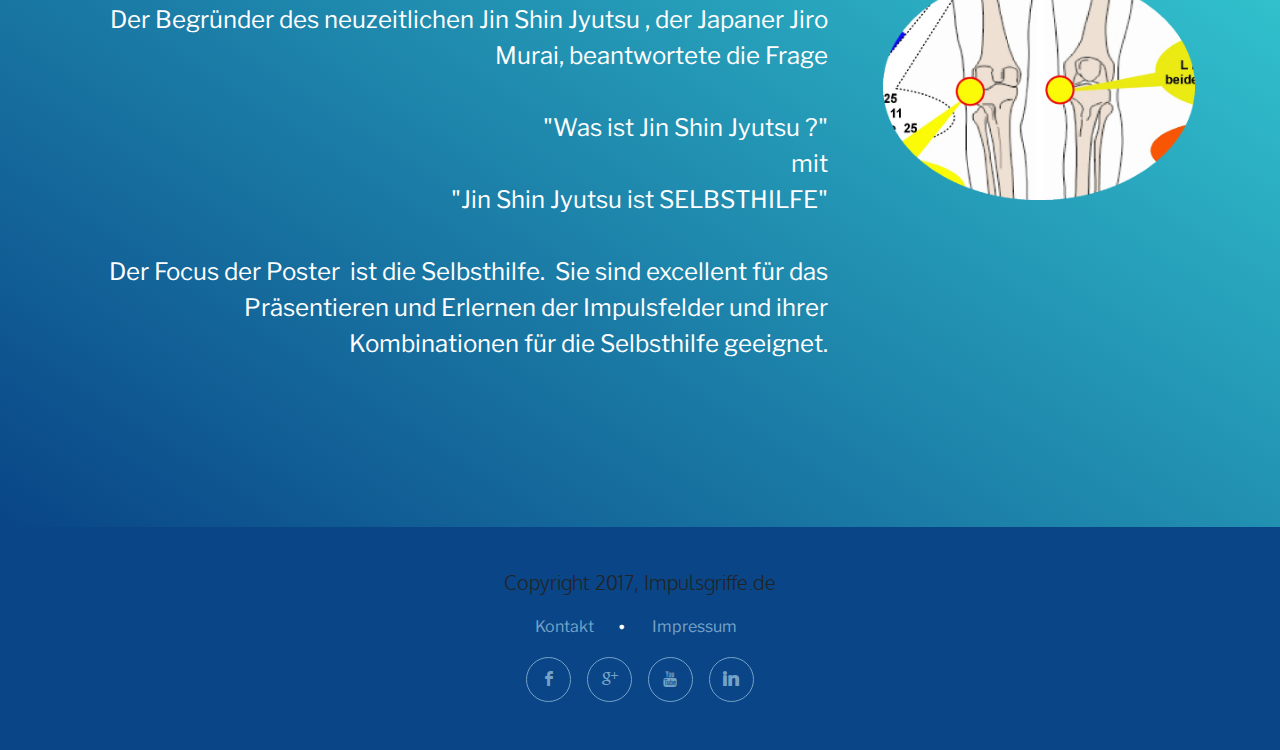
==== commit da126a9e: "create github pages" ====
--- a/index.html
+++ b/index.html
@@ -31,7 +31,7 @@
                 <div class="mbr-table-cell logo">
 
                     <div class="navbar-brand">
-                        <a href="index.html" class="navbar-logo"><img src="assets/images/nur-das-grosse-i-von-impulsgriffe-logo-25-03-17-01-auf-20-prozent-reduziert.svg" alt="Mobirise" style="height: 4rem;"></a>
+                        <a href="index.html" class="navbar-logo"><img src="assets/images/nur-die-beiden-figuren-die-griffe-halten-aus-dem-impg-logo-01-als-png-261x128.png" alt="Mobirise" style="height: 4rem;"></a>
                         <a class="navbar-caption text-white" href="index.html">Impulsgriffe</a>
                     </div>
 
@@ -69,7 +69,7 @@
                     <div class="mbr-table-md-up">
                         
                         <div class="mbr-table-cell mbr-right-padding-md-up mbr-valign-top col-md-7 image-size" style="width: 70%;">
-                            <div class="mbr-figure"><img src="assets/images/impulsgriffe-logo-quer-02-04-02-try-impulse-nur-konturen-01-ipulse-auf-3.svg"></div>
+                            <div class="mbr-figure"><img src="assets/images/impg-logo-in-kreis-improvisional-as-29-04-17-07-alles-1-ebene-alles-pfade-gruppiert.svg"></div>
                         </div>
                         <div class="mbr-table-cell col-md-5 text-xs-center text-md-left">
 
--- a/assets/mobirise/css/mbr-additional.css
+++ b/assets/mobirise/css/mbr-additional.css
@@ -931,6 +931,10 @@
   margin-bottom: 1rem;
   color: #ffffff;
 }
+#content5-t .mbr-iconfont {
+  color: undefined;
+  border-color: undefined;
+}
 #content5-t .mbr-table-cell {
   vertical-align: middle;
 }
